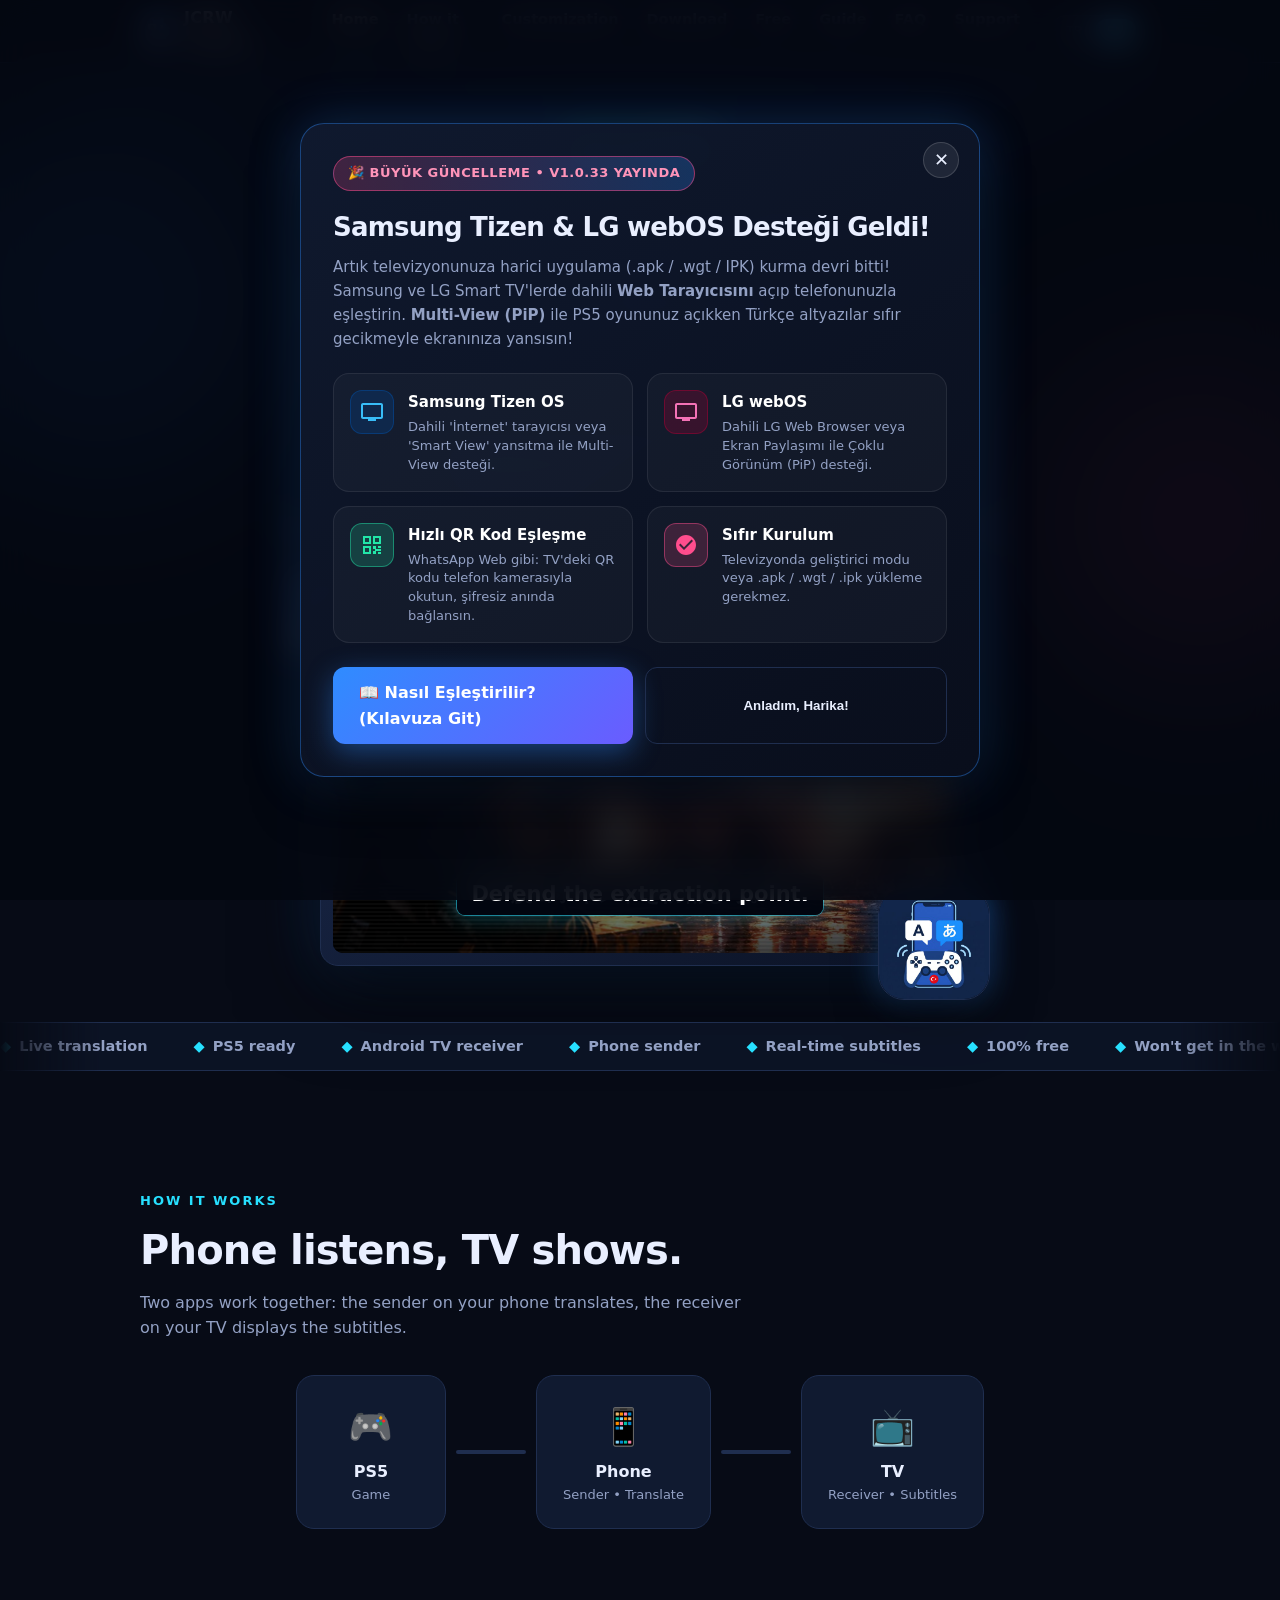
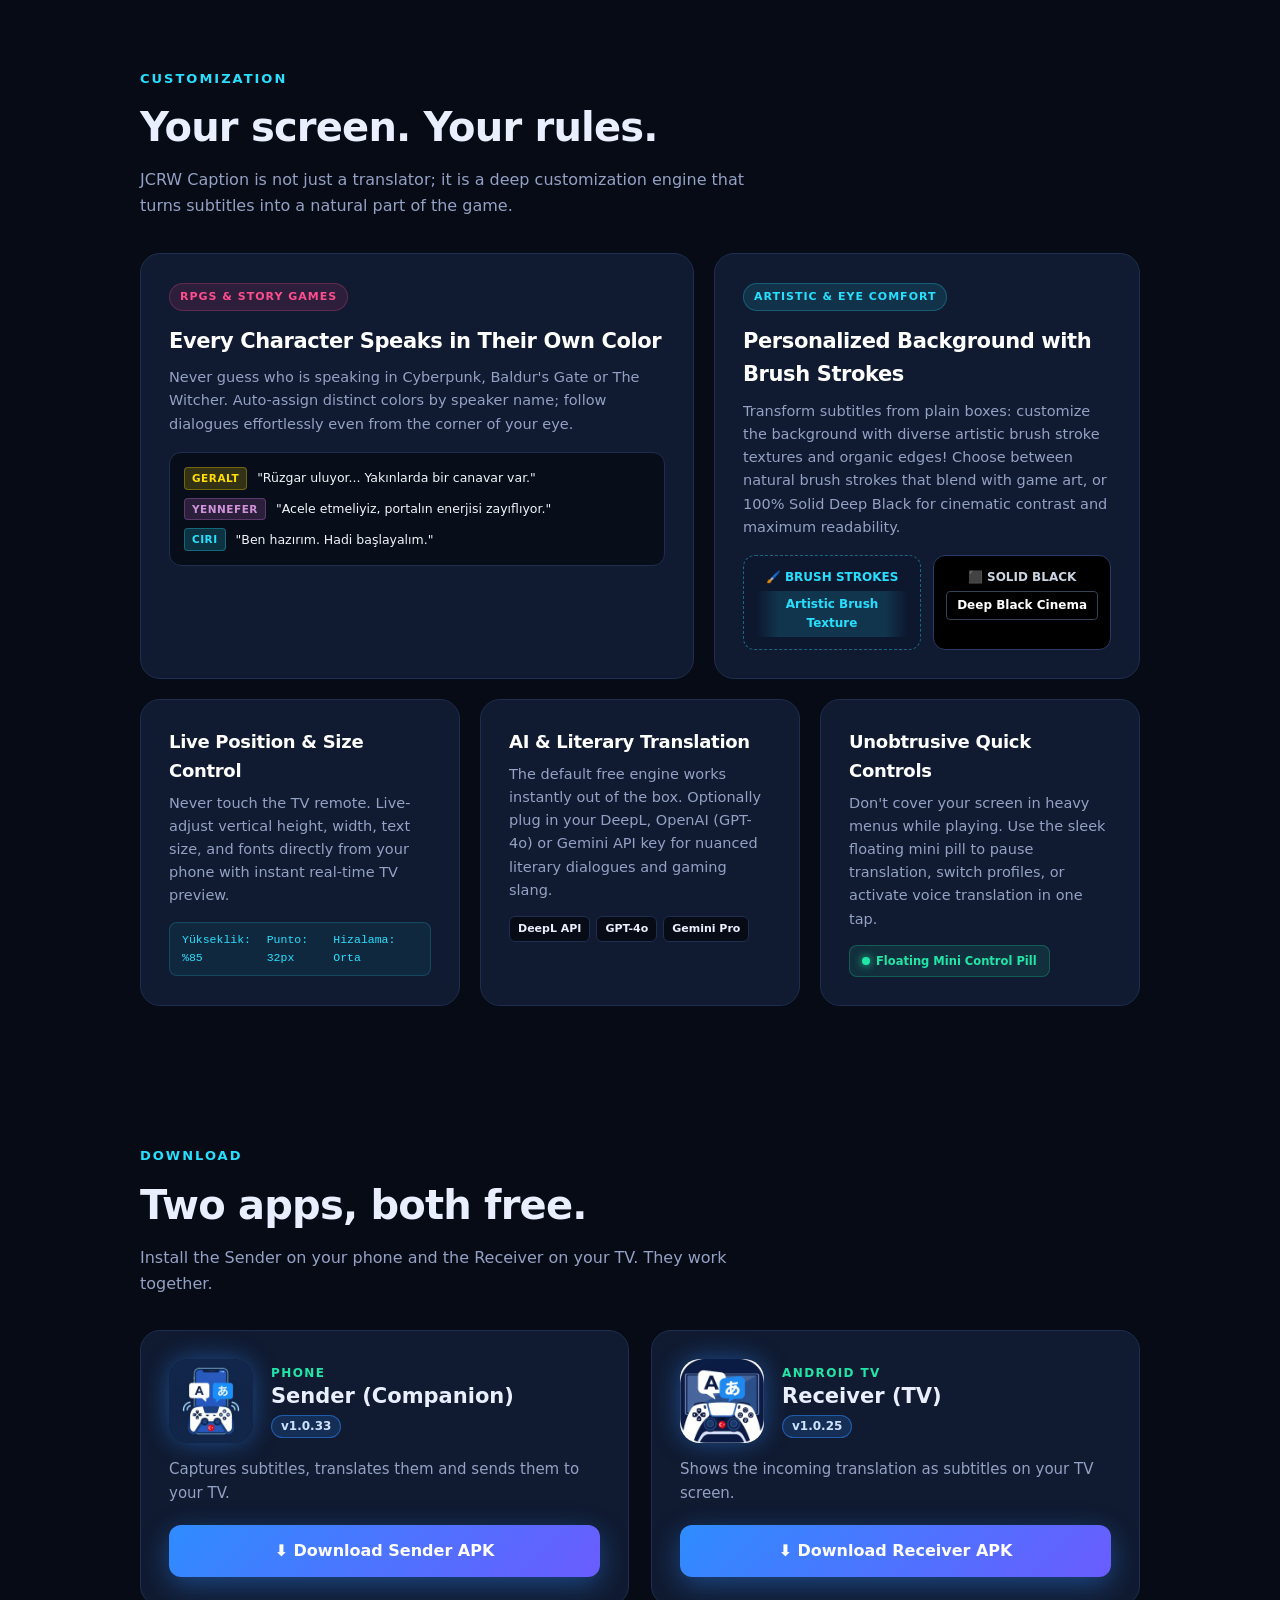
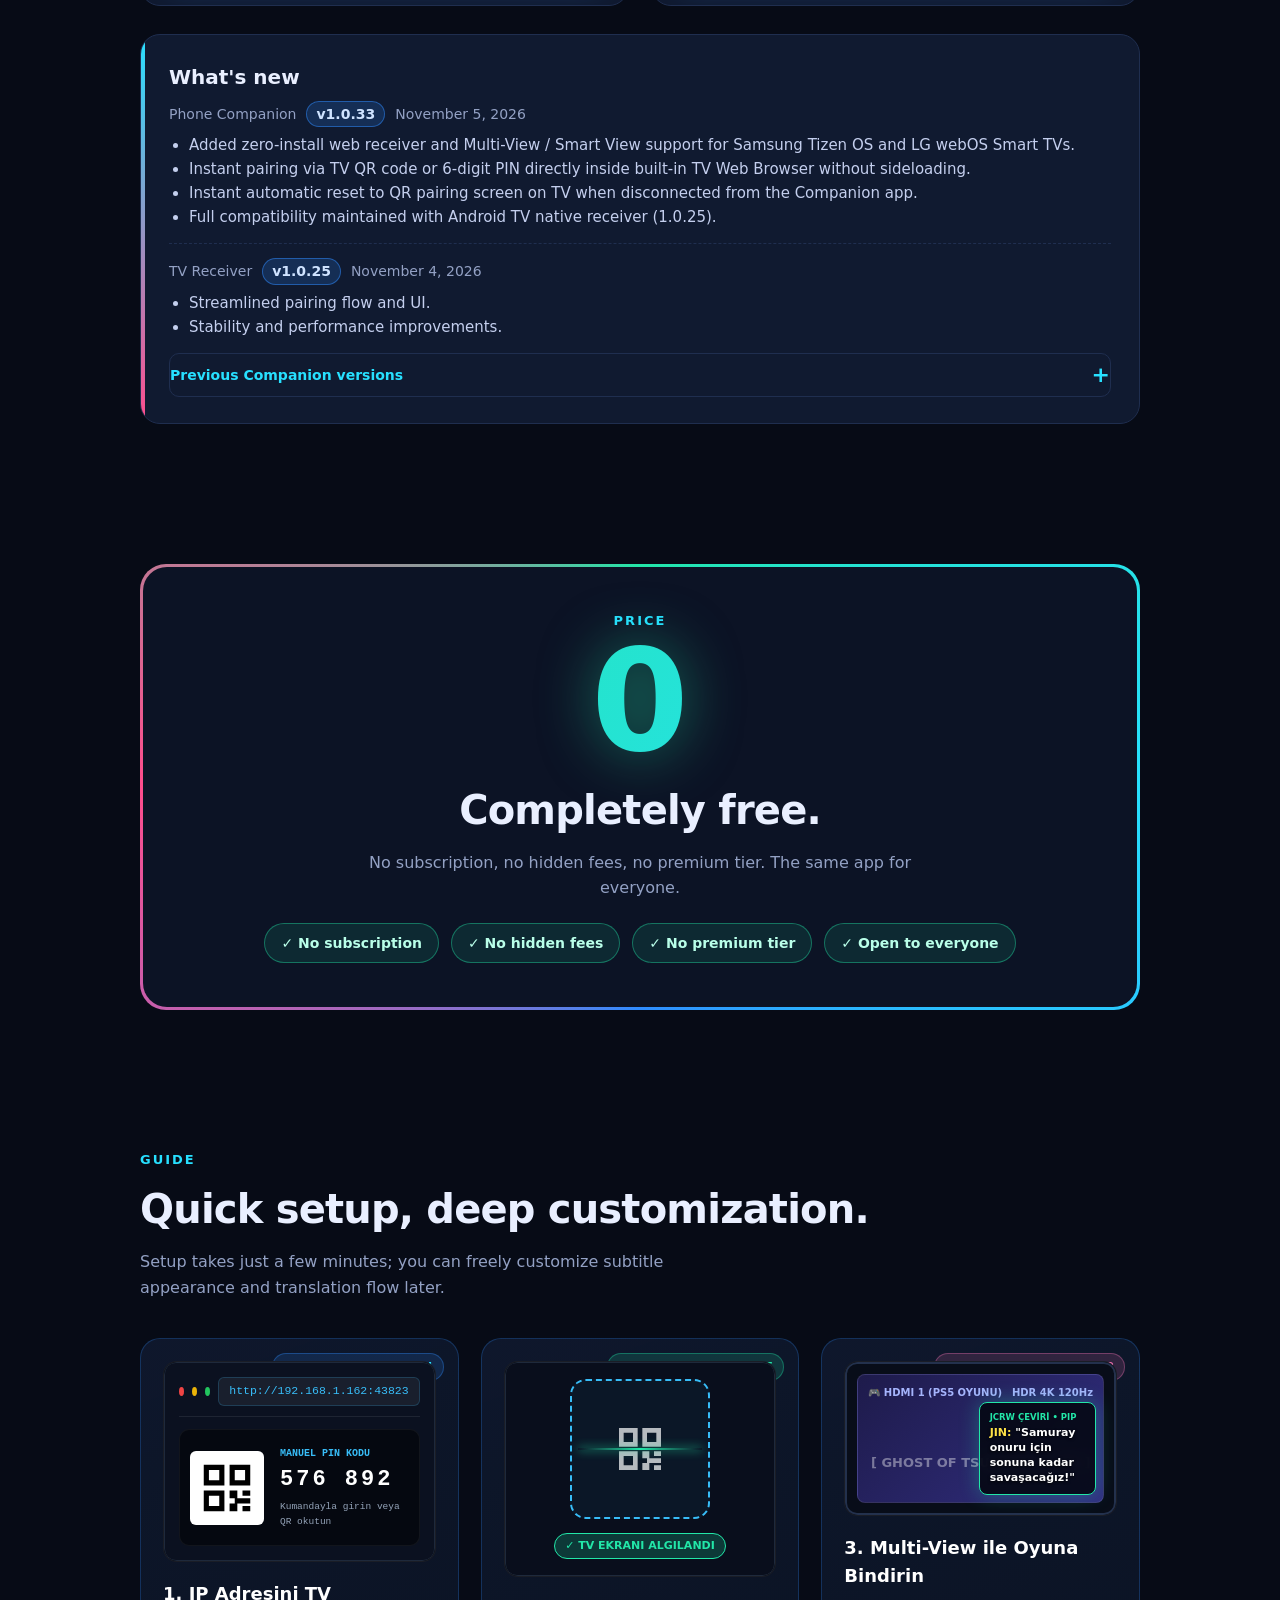
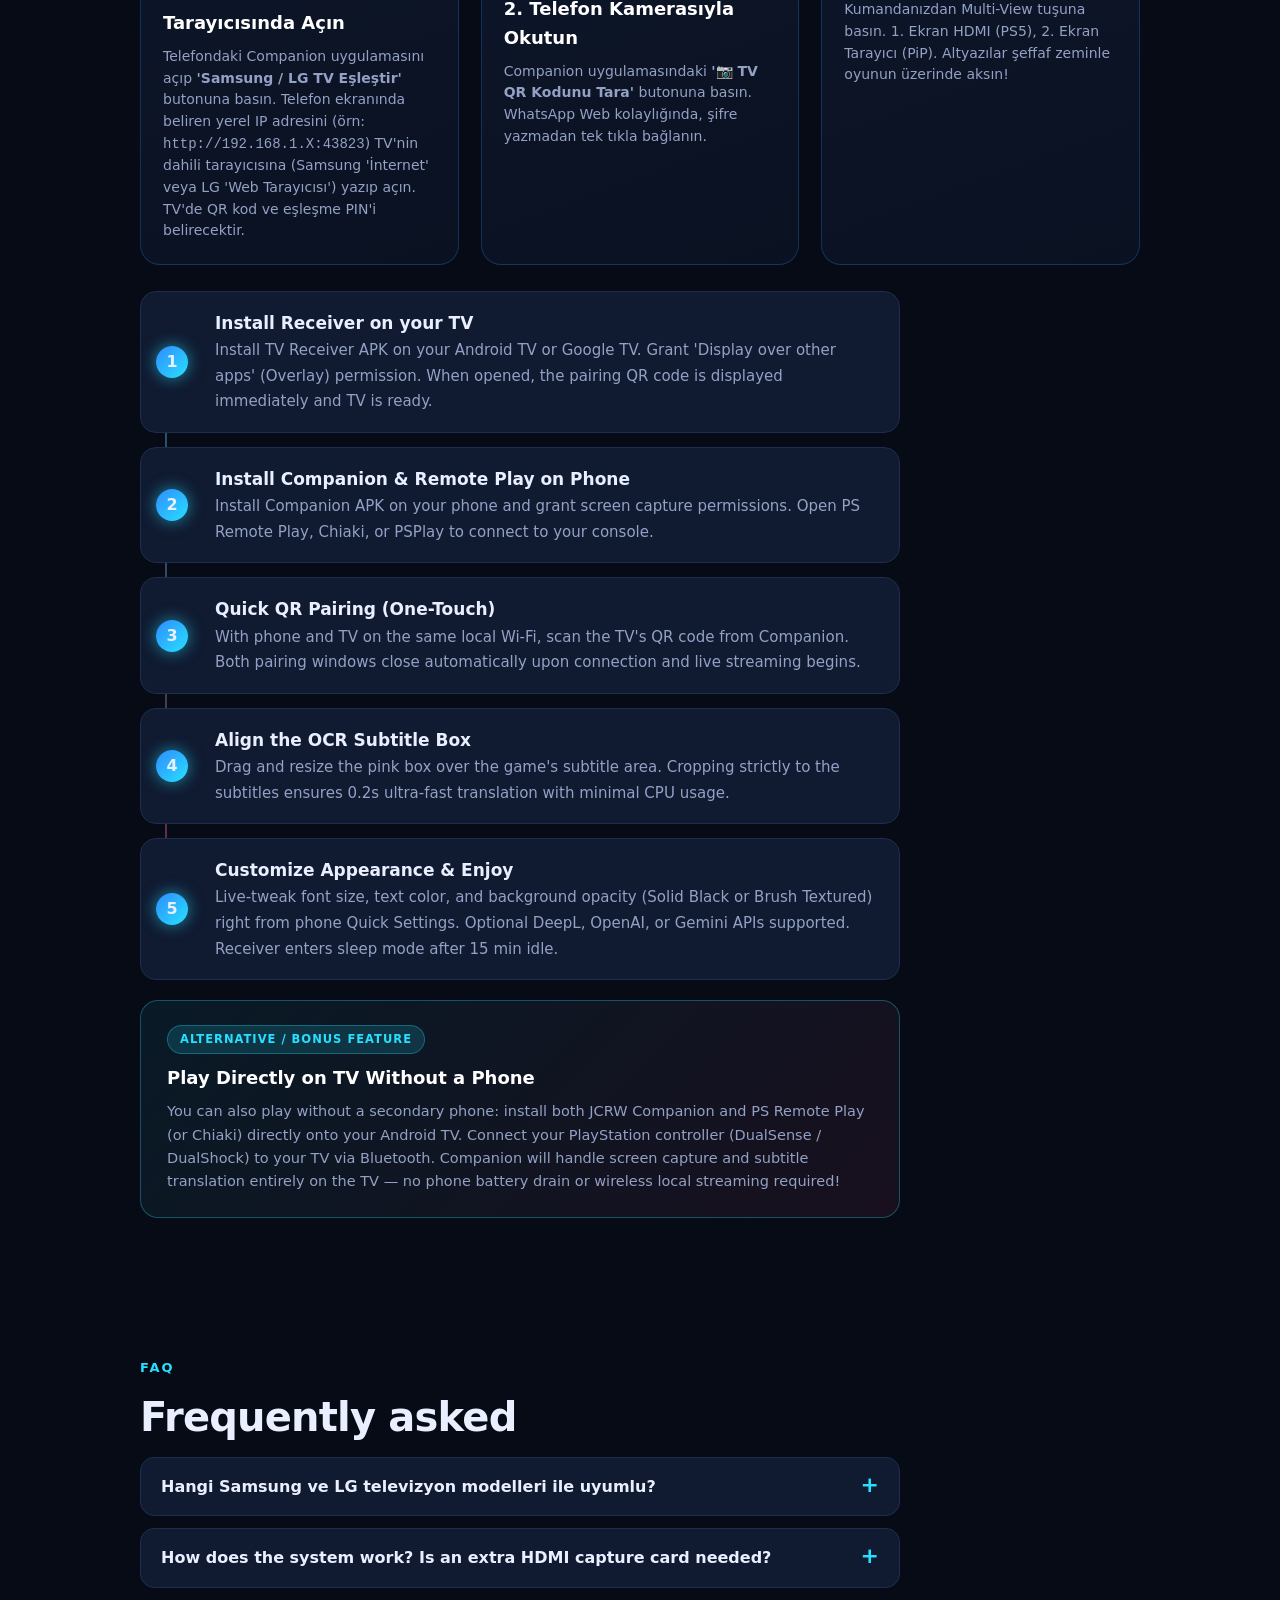
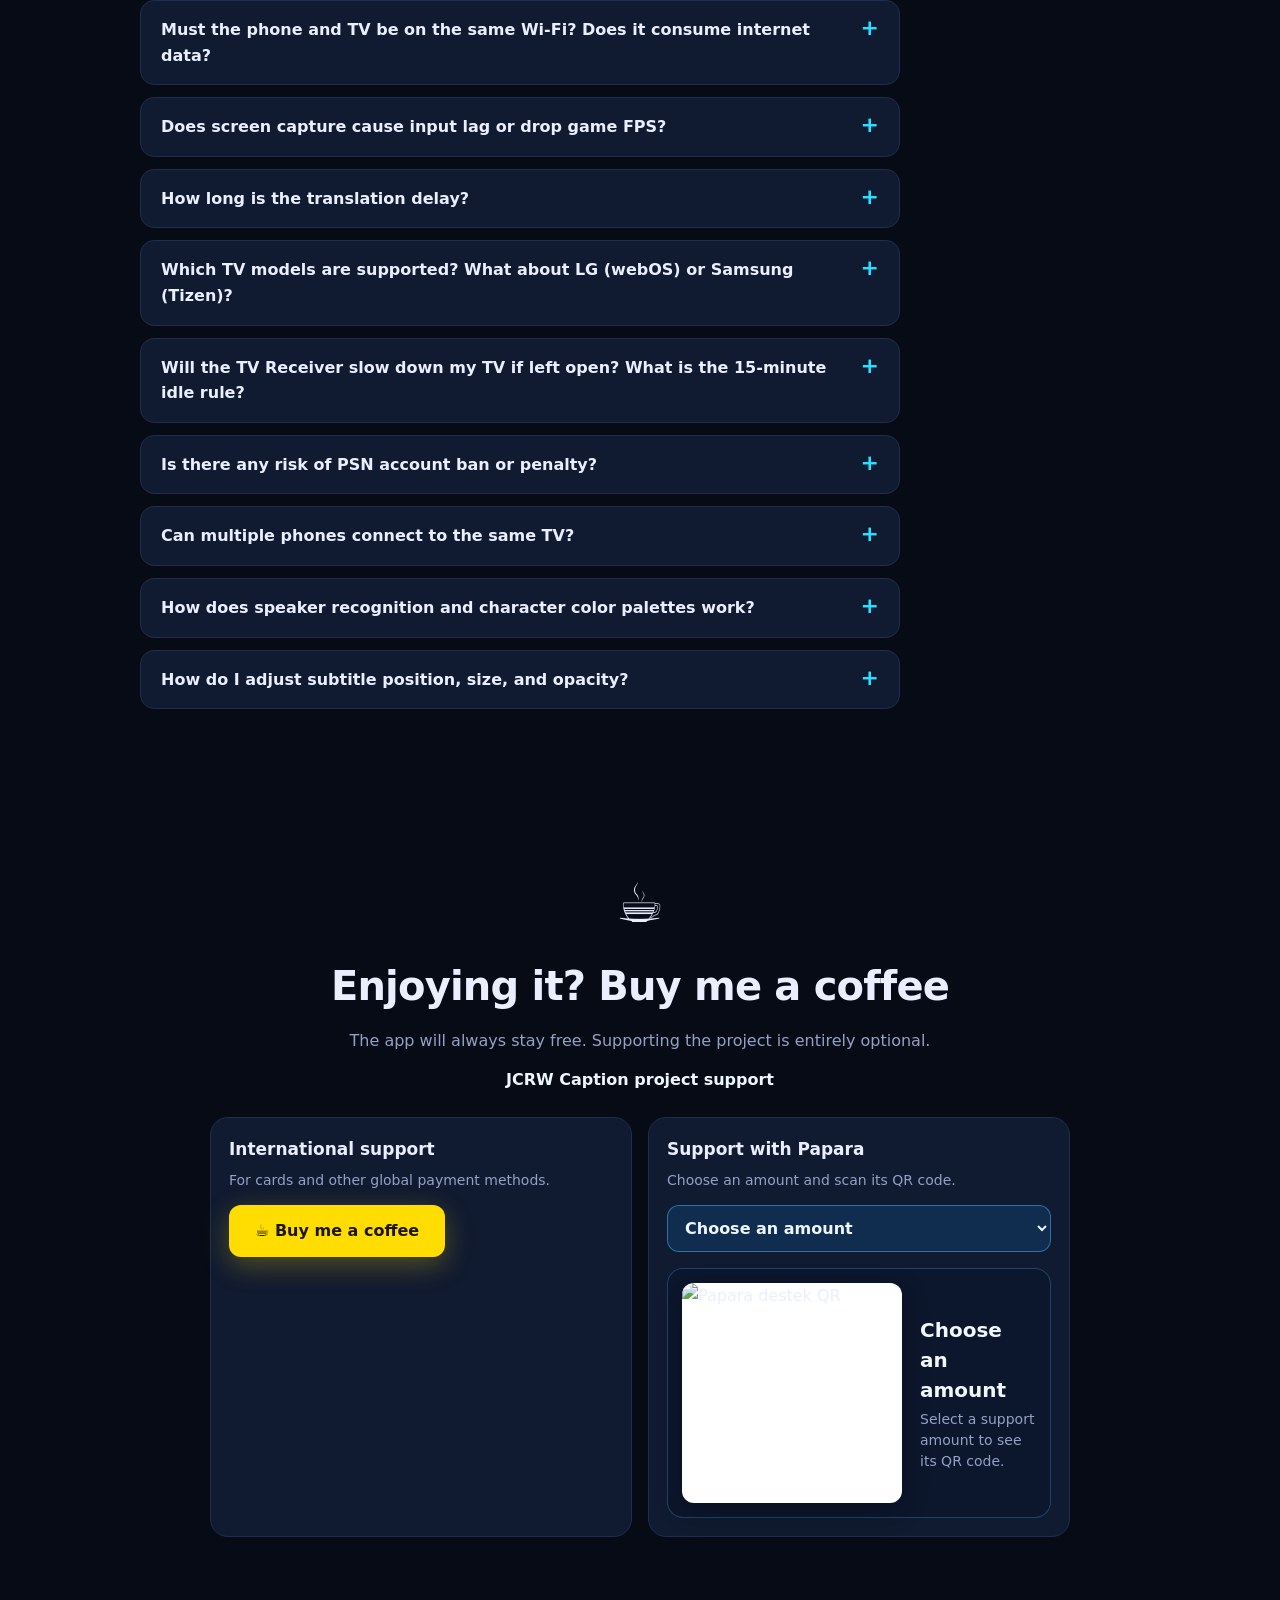
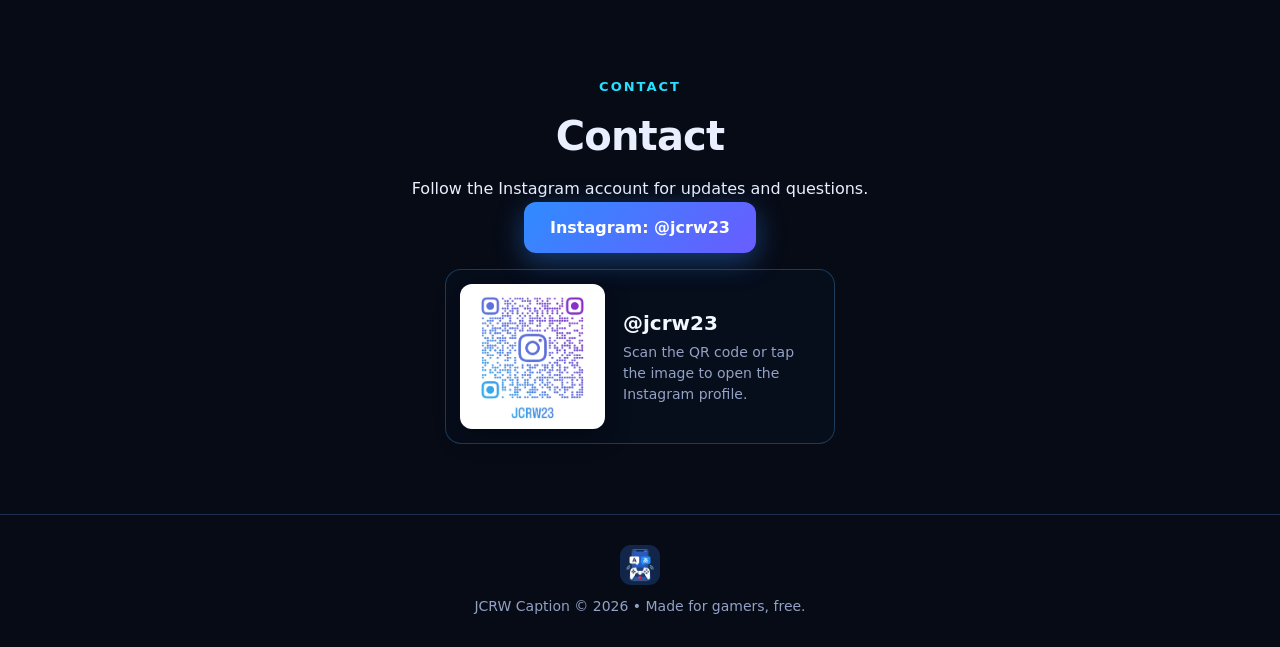
==== index.html @ 8d2c53e0 "Generalize full opaque background description without referencing OLED specifically" ====
<!doctype html>
<html lang="tr">
<head>
<meta charset="utf-8">
<meta name="viewport" content="width=device-width, initial-scale=1">
<title>JCRW Caption — Game subtitles in your language · Oyun altyazıları kendi dilinde</title>
<meta name="description" content="Free live translation for PS5 game subtitles: your phone translates, your TV shows. / PS5 oyun altyazılarını telefon çevirir, TV gösterir. %100 ücretsiz.">
<meta name="theme-color" content="#070b16">
<meta property="og:type" content="website">
<meta property="og:site_name" content="JCRW Caption">
<meta property="og:title" content="JCRW Caption — Oyun altyazıları, kendi dilinde · Game subtitles, in your language">
<meta property="og:description" content="PS5 oynarken telefon altyazıları çevirir, TV gösterir. %100 ücretsiz. / Your phone translates PS5 subtitles, your TV shows them. 100% free.">
<meta property="og:image" content="https://jacarew.github.io/jcrw-caption/og.jpg">
<meta property="og:image:width" content="1200">
<meta property="og:image:height" content="630">
<meta property="og:url" content="https://jacarew.github.io/jcrw-caption/">
<meta name="twitter:card" content="summary_large_image">
<meta name="twitter:title" content="JCRW Caption — Oyun altyazıları, kendi dilinde">
<meta name="twitter:description" content="PS5 oynarken telefon altyazıları çevirir, TV gösterir. %100 ücretsiz.">
<meta name="twitter:image" content="https://jacarew.github.io/jcrw-caption/og.jpg">
<link rel="icon" href="[data-uri]">
<style>
  :root{
    --bg:#070b16; --bg2:#0c1325; --card:#101a30; --line:#1f2e4f; --text:#e9efff; --muted:#93a1c4;
    --blue:#2f8cff; --cyan:#27e0ff; --green:#22e6a8; --pink:#ff4d8d; --gold:#ffdd00; --red:#e30a17;
  }
  *{box-sizing:border-box;margin:0;padding:0}
  html{scroll-behavior:smooth;scroll-padding-top:76px}
  body{background:var(--bg);color:var(--text);font-family:system-ui,-apple-system,"Segoe UI",Roboto,sans-serif;line-height:1.6;overflow-x:hidden}
  img{display:block;max-width:100%}
  a{color:inherit}
  .wrap{max-width:1040px;margin:0 auto;padding:0 20px;position:relative}

  /* ---------- arka plan ---------- */
  .bg{position:fixed;inset:0;z-index:-1;overflow:hidden;background:
      radial-gradient(1200px 600px at 50% -10%,#14275a 0%,transparent 60%),var(--bg)}
  .bg::before{content:"";position:absolute;inset:0;
    background-image:linear-gradient(rgba(47,140,255,.07) 1px,transparent 1px),linear-gradient(90deg,rgba(47,140,255,.07) 1px,transparent 1px);
    background-size:48px 48px;mask-image:radial-gradient(ellipse at 50% 20%,#000 20%,transparent 75%);
    animation:grid 18s linear infinite}
  @keyframes grid{to{background-position:0 48px,48px 0}}
  .orb{position:absolute;border-radius:50%;filter:blur(80px);opacity:.35;animation:float 14s ease-in-out infinite}
  .o1{width:380px;height:380px;background:var(--blue);left:-90px;top:12%}
  .o2{width:320px;height:320px;background:var(--pink);right:-80px;top:40%;animation-delay:-5s}
  .o3{width:300px;height:300px;background:var(--green);left:35%;bottom:-120px;animation-delay:-9s}
  @keyframes float{0%,100%{transform:translate(0,0)}50%{transform:translate(30px,-40px)}}

  /* ---------- menü ---------- */
  nav{position:sticky;top:0;z-index:50;background:rgba(7,11,22,.72);backdrop-filter:blur(14px);-webkit-backdrop-filter:blur(14px);border-bottom:1px solid var(--line)}
  nav .wrap{display:flex;align-items:center;gap:18px;height:62px}
  .brand{display:flex;align-items:center;gap:10px;text-decoration:none;font-weight:800;letter-spacing:.3px}
  .brand img{width:34px;height:34px;border-radius:9px;box-shadow:0 0 14px rgba(47,140,255,.6)}
  .menu{display:flex;gap:4px;margin-left:auto}
  .menu a{position:relative;text-decoration:none;color:var(--muted);font-size:14.5px;font-weight:600;padding:8px 12px;border-radius:8px;transition:color .2s}
  .menu a::after{content:"";position:absolute;left:12px;right:12px;bottom:3px;height:2px;border-radius:2px;
    background:linear-gradient(90deg,var(--cyan),var(--blue));transform:scaleX(0);transform-origin:left;transition:transform .3s}
  .menu a:hover,.menu a.on{color:#fff}
  .menu a:hover::after,.menu a.on::after{transform:scaleX(1)}
  .lang{display:flex;background:var(--card);border:1px solid var(--line);border-radius:999px;padding:3px;position:relative}
  .lang button{position:relative;z-index:1;border:0;background:none;color:var(--muted);font-weight:700;font-size:12.5px;padding:5px 12px;border-radius:999px;cursor:pointer;transition:color .25s}
  .lang button.on{color:#fff}
  .lang i{position:absolute;top:3px;bottom:3px;left:3px;width:calc(50% - 3px);border-radius:999px;background:linear-gradient(135deg,var(--blue),var(--cyan));
    transition:transform .3s cubic-bezier(.5,1.6,.5,1);box-shadow:0 0 14px rgba(47,140,255,.7)}
  .lang[data-l="en"] i{transform:translateX(100%)}
  .burger{display:none;background:none;border:1px solid var(--line);color:#fff;border-radius:9px;width:38px;height:38px;font-size:18px;cursor:pointer}
  @media(max-width:860px){
    .burger{display:block;margin-left:auto}
    .menu{position:absolute;left:0;right:0;top:62px;flex-direction:column;background:#070b16;border-bottom:1px solid var(--line);
      padding:10px 16px;margin:0;max-height:0;overflow:hidden;opacity:0;transition:.35s;pointer-events:none}
    .menu.open{max-height:480px;opacity:1;pointer-events:auto}
    .menu a{padding:12px}
  }

  /* ---------- hero ---------- */
  .hero{padding:70px 0 50px;text-align:center}
  .free-badge{display:inline-flex;align-items:center;gap:8px;font-weight:800;font-size:14px;letter-spacing:1.5px;text-transform:uppercase;
    color:#04210f;padding:7px 18px;border-radius:999px;background:linear-gradient(110deg,#22e6a8 20%,#b6ffe6 45%,#22e6a8 70%);background-size:220% 100%;
    animation:shine 2.6s linear infinite;box-shadow:0 0 24px rgba(34,230,168,.55)}
  @keyframes shine{to{background-position:-220% 0}}
  .free-badge b{display:inline-block;animation:pop 1.6s ease-in-out infinite}
  @keyframes pop{0%,100%{transform:scale(1)}50%{transform:scale(1.35) rotate(12deg)}}
  h1{font-size:clamp(36px,7vw,68px);line-height:1.05;letter-spacing:-1.5px;margin:22px 0 16px;font-weight:900}
  h1 .grad{background:linear-gradient(100deg,var(--cyan),var(--blue) 45%,var(--pink));-webkit-background-clip:text;background-clip:text;color:transparent;
    background-size:200% 100%;animation:grad 5s ease-in-out infinite alternate;position:relative;display:inline-block}
  @keyframes grad{to{background-position:100% 0}}
  h1 .grad.glitch{animation:grad 5s ease-in-out infinite alternate,glitch .35s steps(2) 1}
  @keyframes glitch{0%{transform:translate(0)}25%{transform:translate(-4px,1px);filter:hue-rotate(60deg)}50%{transform:translate(4px,-2px);filter:hue-rotate(-60deg)}100%{transform:translate(0)}}
  .lead{color:var(--muted);max-width:660px;margin:0 auto 30px;font-size:18px}
  .cta{display:flex;gap:12px;justify-content:center;flex-wrap:wrap}

  .btn{position:relative;overflow:hidden;display:inline-flex;align-items:center;gap:8px;text-decoration:none;font-weight:700;border:0;cursor:pointer;
    padding:13px 26px;border-radius:12px;color:#fff;background:linear-gradient(135deg,var(--blue),#6a5cff);box-shadow:0 8px 28px rgba(47,140,255,.4);transition:transform .2s,box-shadow .2s}
  .btn::before{content:"";position:absolute;top:0;left:-80%;width:50%;height:100%;background:linear-gradient(100deg,transparent,rgba(255,255,255,.55),transparent);transform:skewX(-20deg);animation:sweep 3.2s ease-in-out infinite}
  @keyframes sweep{0%,55%{left:-80%}100%{left:140%}}
  .btn:hover{transform:translateY(-3px) scale(1.03);box-shadow:0 12px 36px rgba(47,140,255,.6)}
  .btn.ghost{background:transparent;border:1px solid var(--line);box-shadow:none;color:var(--text)}
  .btn.ghost::before{display:none}
  .btn.ghost:hover{border-color:var(--cyan);box-shadow:0 0 22px rgba(39,224,255,.3)}
  .btn.coffee{background:var(--gold);color:#1b1500;box-shadow:0 8px 28px rgba(255,221,0,.28)}

  /* TV demo */
  .stage{position:relative;max-width:640px;margin:46px auto 0}
  .tv{position:relative;border-radius:18px;padding:12px;background:linear-gradient(145deg,#1b2a4d,#0b1224);border:1px solid var(--line);box-shadow:0 30px 80px rgba(0,0,0,.6),0 0 60px rgba(47,140,255,.25)}
  .screen{position:relative;aspect-ratio:16/9;border-radius:10px;overflow:hidden;background:
      radial-gradient(circle at 30% 30%,#2b4a8f 0,transparent 55%),radial-gradient(circle at 80% 80%,#5a2a7a 0,transparent 50%),#0a1022}
  .screen::after{content:"";position:absolute;inset:0;background:repeating-linear-gradient(0deg,rgba(255,255,255,.035) 0 2px,transparent 2px 4px);pointer-events:none}
  .scene{position:absolute;inset:0;width:100%;height:100%;object-fit:cover;transform:scale(1);will-change:transform}
  .shade{position:absolute;inset:0;background:linear-gradient(180deg,rgba(0,0,0,.25) 0,transparent 25%,transparent 55%,rgba(0,0,0,.72) 100%),radial-gradient(ellipse at center,transparent 55%,rgba(0,0,0,.45) 100%)}
  .fx{position:absolute;inset:0;background:radial-gradient(circle at 80% 48%,rgba(255,150,40,.35),transparent 45%);opacity:0;animation:fx 3.4s ease-in-out infinite}
  @keyframes fx{0%,100%{opacity:0}8%{opacity:1}16%{opacity:.1}24%{opacity:.8}34%{opacity:0}}
  .ping{position:absolute;width:15%;aspect-ratio:1;border-radius:50%;border:2px solid var(--cyan);box-shadow:0 0 18px var(--cyan),inset 0 0 18px rgba(39,224,255,.4);
    transform:translate(-50%,-50%) scale(.3);opacity:0;pointer-events:none}
  .ping.go{animation:ping 1.6s ease-out}
  @keyframes ping{0%{transform:translate(-50%,-50%) scale(.3);opacity:1}100%{transform:translate(-50%,-50%) scale(1.5);opacity:0}}
  .who{display:inline-block;font-size:clamp(9px,1.5vw,11px);font-weight:800;letter-spacing:1.5px;color:#04210f;background:var(--green);padding:2px 8px;border-radius:5px;margin-right:8px;vertical-align:1px}
  .scan{position:absolute;left:0;right:0;height:60px;background:linear-gradient(transparent,rgba(39,224,255,.16),transparent);animation:scan 4.5s linear infinite}
  @keyframes scan{from{top:-60px}to{top:100%}}
  .src{position:absolute;top:10px;left:50%;transform:translateX(-50%);z-index:2;background:rgba(0,0,0,.5);padding:2px 10px;border-radius:999px;color:#dfe7ff;white-space:nowrap;font-size:12px;color:var(--muted);font-family:ui-monospace,Menlo,Consolas,monospace;opacity:.85}
  .src i{display:inline-block;width:8px;height:8px;border-radius:50%;background:var(--pink);margin-right:6px;animation:blink 1s infinite}
  @keyframes blink{50%{opacity:.15}}
  .cap{position:absolute;left:6%;right:6%;bottom:11%;display:grid;justify-content:center;text-align:center}
  .cap .o,.cap .t{grid-area:1/1;font-size:clamp(12px,2.5vw,21px);line-height:1.35;padding:6px 14px;border-radius:8px;font-weight:700}
  .cap .o{color:#e6e6e6;background:rgba(0,0,0,.6)}
  .cap .t{position:relative;z-index:1;color:#fff;background:rgba(2,6,16,.96);box-shadow:0 0 0 1px rgba(39,224,255,.5),0 0 22px rgba(39,224,255,.35);transition:opacity .2s}
  .cap .t:empty{opacity:0}
  .cap .t.flash{animation:flash .5s}
  @keyframes flash{0%{filter:brightness(3);transform:scale(1.06)}100%{filter:none;transform:none}}
  .caret::after{content:"▌";margin-left:2px;animation:blink .8s infinite;color:var(--cyan)}
  .phone-float{position:absolute;right:-30px;bottom:-34px;width:112px;border-radius:26px;box-shadow:0 18px 40px rgba(0,0,0,.6),0 0 30px rgba(47,140,255,.5);animation:bob 4s ease-in-out infinite;border:1px solid var(--line)}
  .tv-float{position:absolute;left:-30px;top:-30px;width:92px;border-radius:22px;box-shadow:0 18px 40px rgba(0,0,0,.6),0 0 30px rgba(255,77,141,.4);animation:bob 4.6s ease-in-out infinite reverse;border:1px solid var(--line)}
  @keyframes bob{0%,100%{transform:translateY(0) rotate(-3deg)}50%{transform:translateY(-14px) rotate(3deg)}}
  @media(max-width:700px){.phone-float{right:-6px;width:80px}.tv-float{left:-6px;top:-24px;width:66px}}

  /* ticker */
  .ticker{overflow:hidden;border-block:1px solid var(--line);background:rgba(16,26,48,.6);padding:12px 0;margin-top:56px;mask-image:linear-gradient(90deg,transparent,#000 8%,#000 92%,transparent)}
  .track{display:flex;gap:46px;width:max-content;animation:tick 32s linear infinite}
  .track span{white-space:nowrap;font-weight:700;color:var(--muted);font-size:14.5px}
  .track span b{color:var(--cyan);margin-right:8px}
  @keyframes tick{to{transform:translateX(-50%)}}

  /* bölümler */
  .ver{display:inline-block;font-size:12px;font-weight:800;color:#cfe3ff;background:rgba(47,140,255,.18);border:1px solid rgba(47,140,255,.5);padding:1px 9px;border-radius:999px;margin-top:6px}
  .ver:empty{display:none}
  .whatsnew{margin-top:28px;background:var(--card);border:1px solid var(--line);border-radius:20px;padding:26px 28px;position:relative;overflow:hidden}
  .whatsnew::before{content:"";position:absolute;left:0;top:0;bottom:0;width:4px;background:linear-gradient(var(--cyan),var(--pink))}
  .wn-head{display:flex;align-items:center;gap:10px;flex-wrap:wrap;margin-bottom:6px;color:var(--muted);font-size:14px}
  .wn-head .ver{margin:0;font-size:14px}
  .newtag{font-size:11px;font-weight:900;letter-spacing:1.2px;color:#2b0016;background:var(--pink);padding:2px 9px;border-radius:999px;animation:pulse 1.4s ease-in-out infinite}
  @keyframes pulse{0%,100%{box-shadow:0 0 0 0 rgba(255,77,141,.7)}50%{box-shadow:0 0 0 8px rgba(255,77,141,0)}}
  .whatsnew h3{font-size:20px;margin-bottom:8px}
  .wn-app+.wn-app{margin-top:14px;padding-top:14px;border-top:1px dashed var(--line)}
  .whatsnew ul{margin:0 0 4px 20px;color:#c4cfee;font-size:15px}
  .whatsnew .note{color:#c4cfee;font-size:15px}
  .whatsnew details{margin:14px 0 0;background:transparent;border-radius:10px}
  .whatsnew summary{padding:10px 0;color:var(--cyan);font-size:14px}
  .hist{padding:0 0 6px;border-top:1px dashed var(--line);margin-top:6px}
  .hist .row{padding:12px 0;border-bottom:1px dashed var(--line)}
  .hist .row:last-child{border-bottom:0}
  .hist .row b{color:#fff;margin-right:8px}
  .hist .row span.d{color:var(--muted);font-size:13px}
  section{padding:70px 0}
  .eyebrow{color:var(--cyan);font-size:13px;font-weight:800;letter-spacing:2px;text-transform:uppercase}
  h2{font-size:clamp(26px,4.5vw,40px);letter-spacing:-.8px;margin:6px 0 8px}
  .sub{color:var(--muted);margin-bottom:34px;max-width:620px}

  .reveal{opacity:0;transform:translateY(34px);transition:opacity .8s,transform .8s cubic-bezier(.2,.8,.2,1)}
  .reveal.in{opacity:1;transform:none}

  /* akış */
  .flow{display:flex;align-items:center;justify-content:center;gap:10px;flex-wrap:wrap}
  .node{background:var(--card);border:1px solid var(--line);border-radius:18px;padding:22px 26px;text-align:center;min-width:150px;transition:.3s}
  .node:hover{transform:translateY(-6px);border-color:var(--cyan);box-shadow:0 0 30px rgba(39,224,255,.25)}
  .node .ic{font-size:36px;display:block;margin-bottom:4px}
  .node small{display:block;color:var(--muted);font-size:13px}
  .pipe{position:relative;width:70px;height:4px;border-radius:4px;background:var(--line);overflow:hidden}
  .pipe::after{content:"";position:absolute;top:0;left:-40%;width:40%;height:100%;background:linear-gradient(90deg,transparent,var(--cyan),transparent);animation:pipe 1.5s linear infinite}
  .pipe.p2::after{animation-delay:.5s}
  @keyframes pipe{to{left:110%}}
  @media(max-width:700px){.pipe{width:4px;height:34px}.pipe::after{width:100%;height:40%;top:-40%;left:0;background:linear-gradient(180deg,transparent,var(--cyan),transparent);animation:pipev 1.5s linear infinite}
    @keyframes pipev{to{top:110%}}}

  /* kartlar (spotlight) */
  .grid{display:grid;grid-template-columns:repeat(auto-fit,minmax(290px,1fr));gap:22px}
  .card{position:relative;background:var(--card);border-radius:20px;padding:28px;border:1px solid var(--line);overflow:hidden;transition:transform .25s,border-color .25s;
    --mx:50%;--my:50%}
  .card::before{content:"";position:absolute;inset:0;background:radial-gradient(260px circle at var(--mx) var(--my),rgba(47,140,255,.28),transparent 70%);opacity:0;transition:opacity .3s;pointer-events:none}
  .card:hover::before{opacity:1}
  .card:hover{transform:translateY(-5px);border-color:rgba(39,224,255,.5)}
  .dl{display:flex;gap:18px;align-items:center;margin-bottom:14px}
  .dl img{width:84px;height:84px;border-radius:20px;box-shadow:0 0 26px rgba(47,140,255,.45);transition:transform .4s}
  .card:hover .dl img{transform:rotate(-6deg) scale(1.08)}
  .tag{font-size:12px;font-weight:800;color:var(--green);text-transform:uppercase;letter-spacing:1.4px}
  .card h3{font-size:21px;line-height:1.2}
  .card p{color:var(--muted);font-size:15px;margin-bottom:20px}
  .card .btn{width:100%;justify-content:center}

  /* ücretsiz */
  .freebox{position:relative;border-radius:26px;padding:3px;background:conic-gradient(from var(--a,0deg),var(--green),var(--cyan),var(--blue),var(--pink),var(--green));animation:spin 6s linear infinite}
  @property --a{syntax:"<angle>";inherits:false;initial-value:0deg}
  @keyframes spin{to{--a:360deg}}
  .freeinner{background:var(--bg2);border-radius:24px;padding:44px 28px;text-align:center}
  .zero{font-size:clamp(70px,16vw,140px);font-weight:900;line-height:1;background:linear-gradient(120deg,var(--green),var(--cyan));-webkit-background-clip:text;background-clip:text;color:transparent;filter:drop-shadow(0 0 28px rgba(34,230,168,.5))}
  .perks{display:flex;gap:12px;justify-content:center;flex-wrap:wrap;margin-top:22px}
  .perk{background:rgba(34,230,168,.1);border:1px solid rgba(34,230,168,.4);color:#b9ffe9;font-weight:700;font-size:14px;padding:8px 16px;border-radius:999px;animation:perk 3s ease-in-out infinite}
  .perk:nth-child(2){animation-delay:.4s}.perk:nth-child(3){animation-delay:.8s}.perk:nth-child(4){animation-delay:1.2s}
  @keyframes perk{0%,100%{box-shadow:0 0 0 rgba(34,230,168,0)}50%{box-shadow:0 0 20px rgba(34,230,168,.5)}}

  /* adımlar */
  ol.steps{list-style:none;counter-reset:s;position:relative;max-width:760px}
  ol.steps::before{content:"";position:absolute;left:25px;top:20px;bottom:20px;width:2px;background:linear-gradient(var(--cyan),var(--pink));opacity:.4}
  ol.steps li{counter-increment:s;position:relative;background:var(--card);border:1px solid var(--line);border-radius:16px;padding:18px 20px 18px 74px;margin-bottom:14px;transition:.3s}
  ol.steps li:hover{transform:translateX(8px);border-color:var(--cyan)}
  ol.steps li::before{content:counter(s);position:absolute;left:10px;top:50%;transform:translateY(-50%);width:32px;height:32px;margin-left:5px;border-radius:50%;
    background:linear-gradient(135deg,var(--blue),var(--cyan));font-weight:800;display:flex;align-items:center;justify-content:center;box-shadow:0 0 16px rgba(39,224,255,.6)}
  ol.steps b{display:block;font-size:17px}
  ol.steps span{color:var(--muted);font-size:15px}
    /* vitrin / features showcase */
    .feat-grid-top{display:grid;grid-template-columns:1.3fr 1fr;gap:20px;margin-bottom:20px}
    .feat-grid-bot{display:grid;grid-template-columns:repeat(3,1fr);gap:20px}
    @media(max-width:860px){
      .feat-grid-top,.feat-grid-bot{grid-template-columns:1fr}
    }
    .feat-card{background:var(--card);border:1px solid var(--line);border-radius:20px;padding:28px;position:relative;overflow:hidden;transition:transform .25s cubic-bezier(.2,.8,.2,1),border-color .25s ease,box-shadow .25s ease;transform:translateZ(0);will-change:transform}
    .feat-card:hover{transform:translateY(-4px);border-color:rgba(39,224,255,.5);box-shadow:0 12px 30px -10px rgba(7,11,22,.8),0 0 20px rgba(39,224,255,.12)}
    .feat-tag{display:inline-block;font-size:11px;font-weight:800;letter-spacing:1px;text-transform:uppercase;padding:4px 10px;border-radius:999px;margin-bottom:14px}
    .tag-pink{color:var(--pink);background:rgba(255,77,141,.12);border:1px solid rgba(255,77,141,.25)}
    .tag-cyan{color:var(--cyan);background:rgba(39,224,255,.12);border:1px solid rgba(39,224,255,.25)}
    .feat-card h3{font-size:21px;font-weight:800;letter-spacing:-.4px;color:#fff;margin-bottom:8px}
    .feat-card h4{font-size:18px;font-weight:800;letter-spacing:-.3px;color:#fff;margin-bottom:6px}
    .feat-card p{color:var(--muted);font-size:14.5px;line-height:1.6}
    .feat-demo-box{background:#080d1a;border:1px solid var(--line);border-radius:12px;padding:14px;margin-top:16px;display:flex;flex-direction:column;gap:8px}
    .feat-demo-row{display:flex;align-items:center;gap:10px;font-size:12.5px}
    .feat-badge{font-size:10.5px;font-weight:800;padding:2px 7px;border-radius:4px;letter-spacing:.5px}
    .badge-geralt{background:rgba(255,221,0,.18);color:var(--gold);border:1px solid rgba(255,221,0,.3)}
    .badge-yennefer{background:rgba(186,104,200,.2);color:#ce93d8;border:1px solid rgba(186,104,200,.35)}
    .badge-ciri{background:rgba(39,224,255,.18);color:var(--cyan);border:1px solid rgba(39,224,255,.3)}
    .feat-compare{display:grid;grid-template-columns:1fr 1fr;gap:12px;margin-top:16px;text-align:center}
    .compare-brush{padding:12px;border-radius:12px;background:rgba(14,23,46,.7);border:1px dashed rgba(39,224,255,.4);font-size:12px}
    .brush-sample{background:linear-gradient(90deg,transparent 0%,rgba(39,224,255,.15) 15%,rgba(39,224,255,.15) 85%,transparent 100%);color:var(--cyan);padding:4px 8px;border-radius:4px;font-weight:700;margin-top:4px}
    .compare-solid{padding:12px;border-radius:12px;background:#000;border:1px solid #2a3b63;font-size:12px}
    .solid-sample{background:#000;color:#fff;border:1px solid #334155;padding:4px 8px;border-radius:4px;font-weight:700;margin-top:4px}
    .feat-mini-stats{display:flex;justify-content:space-between;font-family:ui-monospace,SFMono-Regular,Menlo,monospace;font-size:11.5px;color:var(--cyan);background:rgba(39,224,255,.07);border:1px solid rgba(39,224,255,.18);padding:8px 12px;border-radius:8px;margin-top:14px}
    .feat-chips{display:flex;flex-wrap:wrap;gap:6px;margin-top:14px}
    .feat-chip{font-size:11px;font-weight:700;padding:3px 8px;border-radius:6px;background:var(--bg);border:1px solid var(--line);color:var(--text)}
    .feat-pulse-bar{display:inline-flex;align-items:center;gap:6px;font-size:11.5px;color:var(--green);background:rgba(34,230,168,.1);border:1px solid rgba(34,230,168,.25);padding:6px 12px;border-radius:8px;margin-top:14px;font-weight:700}
    .feat-pulse-dot{width:8px;height:8px;border-radius:50%;background:var(--green);box-shadow:0 0 8px var(--green)}


  .extra-mode{background:linear-gradient(135deg,rgba(39,224,255,.07),rgba(255,77,141,.07));border:1px solid rgba(39,224,255,.3);border-radius:18px;padding:24px 26px;margin-top:20px;max-width:760px;position:relative}
  .extra-badge{display:inline-flex;align-items:center;gap:6px;font-size:11.5px;font-weight:800;letter-spacing:1px;color:var(--cyan);text-transform:uppercase;background:rgba(39,224,255,.15);border:1px solid rgba(39,224,255,.3);padding:4px 12px;border-radius:999px;margin-bottom:10px}
  .extra-mode h3{font-size:18px;font-weight:800;color:#fff;margin-bottom:8px}
  .extra-mode p{color:var(--muted);font-size:14.5px;line-height:1.6}

  /* SSS */
  .faq{max-width:760px}
  details{background:var(--card);border:1px solid var(--line);border-radius:14px;margin-bottom:12px;overflow:hidden;transition:border-color .3s}
  details[open]{border-color:var(--cyan)}
  summary{cursor:pointer;font-weight:700;padding:16px 20px;list-style:none;display:flex;justify-content:space-between;gap:12px}
  summary::-webkit-details-marker{display:none}
  summary::after{content:"+";color:var(--cyan);font-size:22px;line-height:1;transition:transform .3s}
  details[open] summary::after{transform:rotate(135deg)}
  details p{color:var(--muted);padding:0 20px 18px;font-size:15px;animation:drop .35s}
  @keyframes drop{from{opacity:0;transform:translateY(-8px)}}

  /* destek */
  .support{text-align:center;max-width:860px;margin:0 auto}
  .support .cup{font-size:54px;display:inline-block;animation:steam 2.4s ease-in-out infinite}
  @keyframes steam{0%,100%{transform:translateY(0) rotate(-6deg)}50%{transform:translateY(-8px) rotate(6deg)}}
  .support p{color:var(--muted);margin:10px 0 22px}
  .support-name{font-weight:800;color:#eef7ff;margin:-8px 0 20px}
  .support-options{display:grid;grid-template-columns:repeat(auto-fit,minmax(240px,1fr));gap:16px;margin-top:24px;text-align:left}
  .support-option{background:var(--card);border:1px solid var(--line);border-radius:18px;padding:18px}
  .support-option h3{font-size:17px;margin-bottom:6px}.support-option p{font-size:14px;margin:0 0 14px}
  .contact{max-width:560px;margin:0 auto;text-align:center}
  .contact .qr-preview{text-align:left;max-width:390px;margin:16px auto 0}
  .contact .qr-preview img{width:145px;height:145px;flex-basis:145px}
  .sr-only{position:absolute;width:1px;height:1px;padding:0;margin:-1px;overflow:hidden;clip:rect(0,0,0,0);white-space:nowrap;border:0}
  .support-select{width:100%;appearance:auto;background:#102d50;color:#eef7ff;border:1px solid rgba(84,184,255,.48);border-radius:12px;padding:12px 13px;font:inherit;font-weight:700;cursor:pointer}
  .qr-preview{display:flex;align-items:center;gap:18px;margin-top:16px;padding:14px;border:1px solid rgba(84,184,255,.28);border-radius:16px;background:rgba(6,18,38,.35);text-decoration:none}
  .qr-preview img{display:block;width:220px;height:220px;flex:0 0 220px;object-fit:contain;border-radius:12px;background:#fff;box-shadow:0 8px 26px rgba(0,0,0,.28)}
  .qr-preview-copy{color:var(--muted);font-size:14px;line-height:1.5}
  .qr-preview-copy b{display:block;color:#f1f8ff;font-size:20px;margin-bottom:4px}
  @media(max-width:480px){.qr-preview{align-items:flex-start;gap:12px}.qr-preview img{width:130px;height:130px;flex-basis:130px}.qr-preview-copy b{font-size:18px}}
  .hero .badge{display:inline-flex;align-items:center;gap:9px;border:1px solid rgba(118,255,201,.48);background:linear-gradient(110deg,rgba(17,118,94,.42),rgba(16,54,89,.64));box-shadow:0 10px 28px rgba(0,0,0,.2);letter-spacing:.45px;padding:9px 15px;border-radius:999px;color:#d7ffef;font-weight:800}
  .hero .badge::before{content:"";width:8px;height:8px;border-radius:50%;background:#42efad;box-shadow:0 0 12px #42efad}

  footer{border-top:1px solid var(--line);padding:30px 0;text-align:center;color:var(--muted);font-size:14px}
  footer img{width:40px;height:40px;border-radius:11px;margin:0 auto 10px}

  @media(prefers-reduced-motion:reduce){
    *,*::before,*::after{animation:none!important;transition:none!important}
    .reveal{opacity:1;transform:none}
  }  @media(max-width:700px){
    .flow{flex-wrap:nowrap;justify-content:flex-start;gap:5px;overflow-x:auto;padding:4px 0 12px;scrollbar-width:none}
    .flow::-webkit-scrollbar{display:none}
    .flow .node{flex:1 1 0;min-width:0;padding:12px 6px;border-radius:14px}
    .flow .node .ic{font-size:28px}
    .flow .node b{font-size:13px;white-space:nowrap}
    .flow .node small{font-size:10px;line-height:1.25}
    .flow .pipe{flex:0 0 18px;width:18px;height:4px}
    .flow .pipe::after{width:55%;height:100%;top:0;left:-55%;background:linear-gradient(90deg,transparent,var(--cyan),transparent);animation:pipe 1.5s linear infinite}
  }




  /* ---------- PROMO MODAL & TV WARNING MODAL ---------- */
  .modal-overlay {
    position: fixed; inset: 0; z-index: 99999;
    background: rgba(4, 7, 16, 0.88);
    backdrop-filter: blur(16px); -webkit-backdrop-filter: blur(16px);
    display: flex; align-items: center; justify-content: center;
    padding: 20px; opacity: 0; visibility: hidden;
    transition: opacity 0.35s cubic-bezier(0.16, 1, 0.3, 1), visibility 0.35s;
  }
  .modal-overlay.active { opacity: 1; visibility: visible; }
  .modal-card {
    background: linear-gradient(145deg, rgba(16, 26, 48, 0.96), rgba(9, 14, 28, 0.98));
    border: 1px solid rgba(47, 140, 255, 0.4);
    border-radius: 24px; max-width: 680px; width: 100%;
    padding: 32px; position: relative;
    box-shadow: 0 25px 60px -15px rgba(0, 0, 0, 0.85), 0 0 50px rgba(47, 140, 255, 0.25);
    transform: translateY(20px) scale(0.97);
    transition: transform 0.35s cubic-bezier(0.16, 1, 0.3, 1);
    max-height: 90vh; overflow-y: auto;
  }
  .modal-overlay.active .modal-card { transform: translateY(0) scale(1); }
  .modal-close {
    position: absolute; top: 18px; right: 20px;
    background: rgba(255, 255, 255, 0.08); border: 1px solid rgba(255, 255, 255, 0.15);
    color: var(--text); width: 36px; height: 36px; border-radius: 50%;
    cursor: pointer; font-size: 18px; display: flex; align-items: center; justify-content: center;
    transition: all 0.2s;
  }
  .modal-close:hover { background: rgba(255, 77, 141, 0.25); border-color: var(--pink); color: #fff; transform: rotate(90deg); }

  .promo-badge {
    display: inline-flex; align-items: center; gap: 8px;
    background: linear-gradient(90deg, rgba(255, 77, 141, 0.2), rgba(47, 140, 255, 0.25));
    border: 1px solid rgba(255, 77, 141, 0.5); border-radius: 99px;
    padding: 6px 14px; font-size: 13px; font-weight: 700; color: #ff94b9;
    margin-bottom: 14px; text-transform: uppercase; letter-spacing: 0.5px;
  }
  .promo-title { font-size: 26px; font-weight: 800; line-height: 1.25; margin-bottom: 12px; }
  .promo-desc { color: var(--muted); font-size: 15px; line-height: 1.6; margin-bottom: 22px; }

  .promo-grid { display: grid; grid-template-columns: repeat(auto-fit, minmax(260px, 1fr)); gap: 14px; margin-bottom: 24px; }
  .promo-item {
    background: rgba(255, 255, 255, 0.03); border: 1px solid rgba(255, 255, 255, 0.08);
    border-radius: 16px; padding: 16px; display: flex; align-items: flex-start; gap: 14px;
    transition: all 0.25s;
  }
  .promo-item:hover { background: rgba(47, 140, 255, 0.08); border-color: rgba(47, 140, 255, 0.35); transform: translateY(-2px); }
  .promo-icon-wrap {
    width: 44px; height: 44px; border-radius: 12px;
    display: flex; align-items: center; justify-content: center; flex-shrink: 0;
  }
  .promo-item h4 { font-size: 15px; margin-bottom: 4px; color: #fff; }
  .promo-item p { font-size: 13px; color: var(--muted); line-height: 1.45; }

  .modal-actions { display: flex; gap: 12px; flex-wrap: wrap; margin-top: 10px; }
  .modal-actions .btn { flex: 1; min-width: 180px; justify-content: center; }

  /* Warning Modal specific */
  .warn-card { border-color: rgba(245, 158, 11, 0.5) !important; box-shadow: 0 0 50px rgba(245, 158, 11, 0.25) !important; }
  .warn-head { display: flex; align-items: center; gap: 14px; margin-bottom: 16px; }
  .warn-icon {
    width: 50px; height: 50px; border-radius: 14px;
    background: rgba(245, 158, 11, 0.15); border: 1px solid rgba(245, 158, 11, 0.4);
    display: flex; align-items: center; justify-content: center; color: #fbbf24; flex-shrink: 0;
  }

  /* Platform pills in hero/downloads */
  .platform-pills {
    display: flex; align-items: center; justify-content: center; gap: 10px;
    flex-wrap: wrap; margin-top: 22px;
  }
  .platform-pill {
    display: inline-flex; align-items: center; gap: 8px;
    background: rgba(255, 255, 255, 0.04); border: 1px solid rgba(255, 255, 255, 0.12);
    border-radius: 99px; padding: 6px 14px; font-size: 13px; font-weight: 600;
    color: #cbd5e1; transition: all 0.2s;
  }
  .platform-pill:hover {
    background: rgba(47, 140, 255, 0.15); border-color: rgba(47, 140, 255, 0.4);
    color: #fff; transform: translateY(-1px);
  }
  .platform-pill svg { width: 17px; height: 17px; fill: currentColor; }

  /* Flow Icons */
  .flow .node .ic-svg {
    width: 48px; height: 48px; display: flex; align-items: center; justify-content: center;
    border-radius: 14px; margin: 0 auto 8px auto;
    background: rgba(47, 140, 255, 0.12); border: 1px solid rgba(47, 140, 255, 0.3);
    transition: all 0.3s;
  }
  .flow .node:hover .ic-svg {
    transform: scale(1.1); background: rgba(47, 140, 255, 0.22);
    border-color: var(--cyan); box-shadow: 0 0 20px rgba(39, 224, 255, 0.4);
  }
  .flow .node .ic-svg svg { width: 26px; height: 26px; }

  /* ---------- ENHANCED VISUAL MOCKUPS (GUIDE SECTION) ---------- */
  .mockups-container {
    display: grid; grid-template-columns: repeat(auto-fit, minmax(300px, 1fr));
    gap: 22px; margin: 38px 0 26px 0;
  }
  .mockup-card {
    background: linear-gradient(160deg, rgba(16, 26, 48, 0.85), rgba(11, 18, 34, 0.95));
    border: 1px solid rgba(47, 140, 255, 0.25); border-radius: 20px;
    padding: 22px; display: flex; flex-direction: column; position: relative;
    overflow: hidden; transition: all 0.3s;
  }
  .mockup-card:hover {
    border-color: rgba(47, 140, 255, 0.55);
    box-shadow: 0 16px 36px -10px rgba(47, 140, 255, 0.3);
    transform: translateY(-4px);
  }
  .mockup-badge {
    position: absolute; top: 14px; right: 14px;
    background: rgba(47, 140, 255, 0.15); border: 1px solid rgba(47, 140, 255, 0.35);
    color: var(--cyan); font-size: 11px; font-weight: 700; padding: 4px 10px;
    border-radius: 99px; text-transform: uppercase; letter-spacing: 0.5px;
  }
  .mockup-screen {
    width: 100%; border-radius: 14px; margin-bottom: 18px;
    background: #060a14; border: 1px solid rgba(255, 255, 255, 0.08);
    overflow: hidden; position: relative; box-shadow: inset 0 0 30px rgba(0, 0, 0, 0.8);
  }
  .mockup-card h3 { font-size: 18px; margin-bottom: 8px; color: #fff; }
  .mockup-card p { font-size: 14px; color: var(--muted); line-height: 1.55; }

  /* TV Browser Frame Mockup inside guide */
  .tv-browser-frame {
    background: #0b1120; border: 1px solid #1e293b; border-radius: 12px; padding: 14px;
    font-family: ui-monospace, SFMono-Regular, Menlo, Monaco, Consolas, monospace;
    font-size: 12px; color: #94a3b8;
  }
  .tv-bar {
    display: flex; align-items: center; gap: 8px; padding-bottom: 10px;
    border-bottom: 1px solid rgba(255,255,255,0.08); margin-bottom: 12px;
  }
  .tv-dot { width: 9px; height: 9px; border-radius: 50%; }
  .tv-url {
    background: rgba(255,255,255,0.06); border-radius: 6px; padding: 4px 10px;
    color: #38bdf8; font-size: 11.5px; flex: 1; text-align: center;
    border: 1px solid rgba(56, 189, 248, 0.2);
  }
  .tv-qr-box {
    display: flex; align-items: center; justify-content: center; gap: 16px;
    padding: 16px 10px; background: rgba(0,0,0,0.5); border-radius: 10px;
    border: 1px solid rgba(255,255,255,0.05);
  }

  /* Phone Scanner Mockup inside guide */
  .phone-scanner-frame {
    background: #090e1c; border: 1px solid #1e293b; border-radius: 12px; padding: 16px;
    position: relative; text-align: center;
  }
  .scan-viewfinder {
    width: 140px; height: 140px; margin: 0 auto 12px auto;
    border: 2px dashed #38bdf8; border-radius: 16px; position: relative;
    display: flex; align-items: center; justify-content: center;
    background: rgba(56, 189, 248, 0.05);
  }
  .scan-laser {
    position: absolute; left: 6px; right: 6px; height: 2px;
    background: linear-gradient(90deg, transparent, #22e6a8, transparent);
    box-shadow: 0 0 10px #22e6a8; animation: laserScan 2.2s infinite ease-in-out;
  }
  @keyframes laserScan {
    0%, 100% { top: 15%; opacity: 0.3; }
    50% { top: 85%; opacity: 1; }
  }

  /* Multi-View TV Mockup */
  .multiview-tv-frame {
    background: #080d19; border: 2px solid #23314d; border-radius: 12px; padding: 10px;
    aspect-ratio: 16/9; position: relative; display: flex; gap: 8px; overflow: hidden;
  }
  .mv-screen-main {
    flex: 2; background: linear-gradient(135deg, #1e1b4b, #312e81); border-radius: 8px;
    position: relative; display: flex; flex-direction: column; justify-content: space-between;
    padding: 10px; border: 1px solid rgba(255,255,255,0.1);
  }
  .mv-screen-pip {
    position: absolute; right: 18px; bottom: 18px; width: 44%;
    background: rgba(4, 7, 16, 0.88); border: 1.5px solid #22e6a8;
    box-shadow: 0 0 20px rgba(34, 230, 168, 0.3); border-radius: 8px;
    padding: 8px 10px; backdrop-filter: blur(8px);
  }
  .mv-caption-text {
    font-size: 11px; font-weight: 700; color: #fff; line-height: 1.35;
    text-shadow: 0 1px 3px rgba(0,0,0,0.9);
  }
</style>
</head>
<body>
<div class="bg"><div class="orb o1"></div><div class="orb o2"></div><div class="orb o3"></div></div>

<nav>
  <div class="wrap">
    <a class="brand" href="#home"><img alt="JCRW Caption" src="[data-uri]"><span>JCRW Caption</span></a>
    <button class="burger" id="burger" aria-label="Menu">☰</button>
    <div class="menu" id="menu">
      <a href="#home" data-i18n="nav_home">Ana Sayfa</a>
      <a href="#how" data-i18n="nav_how">Nasıl Çalışır</a>
      <a href="#features" data-i18n="nav_feat">Kişiselleştirme</a>
      <a href="#download" data-i18n="nav_dl">İndir</a>
      <a href="#free" data-i18n="nav_free">Ücretsiz</a>
      <a href="#guide" data-i18n="nav_guide">Kullanım</a>
      <a href="#faq" data-i18n="nav_faq">SSS</a>
      <a href="#support" data-i18n="nav_support">Destek</a>
    </div>
    <div class="lang" id="lang" data-l="tr"><i></i><button data-lang="tr" class="on">TR</button><button data-lang="en">EN</button></div>
  </div>
</nav>

<header class="hero" id="home">
  <div class="wrap">
    <span class="free-badge"><b>⚡</b><span data-i18n="badge">%100 Ücretsiz</span></span>
    <h1><span data-i18n="h1a">Oyun altyazıları,</span><br><span class="grad" id="glitch" data-i18n="h1b">kendi dilinde.</span></h1>
    <p class="lead" data-i18n="lead">PS5 oynarken telefon altyazıları yakalayıp çevirir, çeviriyi anında TV ekranına gönderir. İki küçük uygulama, sıfır maliyet.</p>
    <div class="cta">
      <a class="btn" href="#download" data-i18n="cta1">⬇ APK'ları İndir</a>
      <a class="btn ghost" href="#guide" data-i18n="cta2">Nasıl kullanılır?</a>
    </div>
    <div class="platform-pills">
      <div class="platform-pill">
        <svg viewBox="0 0 24 24" width="16" height="16"><path d="M21 6H3c-1.1 0-2 .9-2 2v8c0 1.1.9 2 2 2h18c1.1 0 2-.9 2-2V8c0-1.1-.9-2-2-2zm-10 7H8v3H6v-3H3v-2h3V8h2v3h3v2zm4.5 2c-.83 0-1.5-.67-1.5-1.5s.67-1.5 1.5-1.5 1.5.67 1.5 1.5-.67 1.5-1.5 1.5zm4-3c-.83 0-1.5-.67-1.5-1.5S18.67 9 19.5 9s1.5.67 1.5 1.5-.67 1.5-1.5 1.5z"/></svg>
        <span>PlayStation 5</span>
      </div>
      <div class="platform-pill">
        <svg viewBox="0 0 24 24" width="16" height="16" fill="#38bdf8"><path d="M21 3H3c-1.1 0-2 .9-2 2v12c0 1.1.9 2 2 2h5v2h8v-2h5c1.1 0 2-.9 2-2V5c0-1.1-.9-2-2-2zm0 14H3V5h18v12z"/></svg>
        <span>Samsung Tizen OS</span>
      </div>
      <div class="platform-pill">
        <svg viewBox="0 0 24 24" width="16" height="16" fill="#f472b6"><path d="M21 3H3c-1.1 0-2 .9-2 2v12c0 1.1.9 2 2 2h5v2h8v-2h5c1.1 0 2-.9 2-2V5c0-1.1-.9-2-2-2zm0 14H3V5h18v12z"/></svg>
        <span>LG webOS</span>
      </div>
      <div class="platform-pill">
        <svg viewBox="0 0 24 24" width="16" height="16" fill="#22e6a8"><path d="M6 18c0 .55.45 1 1 1h1v3.5c0 .83.67 1.5 1.5 1.5s1.5-.67 1.5-1.5V19h2v3.5c0 .83.67 1.5 1.5 1.5s1.5-.67 1.5-1.5V19h1c.55 0 1-.45 1-1V8H6v10zM3.5 8C2.67 8 2 8.67 2 9.5v7c0 .83.67 1.5 1.5 1.5S5 17.33 5 16.5v-7C5 8.67 4.33 8 3.5 8zm17 0c-.83 0-1.5.67-1.5 1.5v7c0 .83.67 1.5 1.5 1.5s1.5-.67 1.5-1.5v-7c0-.83-.67-1.5-1.5-1.5z"/></svg>
        <span>Android TV / Google TV</span>
      </div>
    </div>

    <div class="stage">
      <img class="tv-float" alt="TV" src="[data-uri]">
      <div class="tv">
        <div class="screen">
          <img class="scene" id="scene" alt="" src="[data-uri]">
          <div class="shade"></div><div class="fx"></div>
          <div class="ping" id="ping"></div>
          <div class="scan"></div>
          <div class="src"><i></i>PS5 • LIVE</div>
          <div class="cap"><span class="o" id="demoO"></span><span class="t caret" id="demoT"></span></div>
        </div>
      </div>
      <img class="phone-float" alt="Phone" src="[data-uri]">
    </div>
  </div>
  <div class="ticker"><div class="track" id="track"></div></div>
</header>

<section id="how">
  <div class="wrap">
    <div class="reveal">
      <div class="eyebrow" data-i18n="how_eye">NASIL ÇALIŞIR</div>
      <h2 data-i18n="how_h">Telefon dinler, TV gösterir.</h2>
      <p class="sub" data-i18n="how_sub">İki uygulama birlikte çalışır: telefondaki verici çeviriyi yapar, TV'deki alıcı altyazıyı ekrana basar.</p>
    </div>
    <div class="flow reveal">
      <div class="node"><span class="ic">🎮</span><b>PS5</b><small data-i18n="n1">Oyun</small></div>
      <div class="pipe"></div>
      <div class="node"><span class="ic">📱</span><b data-i18n="n2a">Telefon</b><small data-i18n="n2b">Verici • Çeviri</small></div>
      <div class="pipe p2"></div>
      <div class="node"><span class="ic">📺</span><b>TV</b><small data-i18n="n3">Alıcı • Altyazı</small></div>
    </div>
  </div>
</section>

<section id="features">
    <div class="wrap">
      <div class="reveal">
        <div class="eyebrow" data-i18n="feat_eye">KİŞİSELLEŞTİRME</div>
        <h2 data-i18n="feat_h">Ekran senin. Kuralları sen koy.</h2>
        <p class="sub" data-i18n="feat_sub">JCRW Caption sadece bir çevirici değil; altyazıyı oyunun görsel bir parçası haline getiren gelişmiş bir kişiselleştirme motorudur.</p>
      </div>

      <div class="feat-grid-top">
        <!-- Kart 1: Karakter Renk Paletleri -->
        <div class="feat-card reveal">
          <span class="feat-tag tag-pink" data-i18n="feat_c1_tag">RPG & Hikayeli Oyunlar</span>
          <h3 data-i18n="feat_c1_h">Her Karakter Kendi Rengiyle Konuşsun</h3>
          <p data-i18n="feat_c1_p">Cyberpunk, Baldur's Gate veya Witcher oynarken kimin konuştuğunu tahmin etmeyin. Algılanan konuşmacı adına göre otomatik renk atayın; göz ucuyla bile diyalog akışına hakim olun.</p>
          <div class="feat-demo-box">
            <div class="feat-demo-row">
              <span class="feat-badge badge-geralt">GERALT</span>
              <span style="color:#f1f5f9">"Rüzgar uluyor... Yakınlarda bir canavar var."</span>
            </div>
            <div class="feat-demo-row">
              <span class="feat-badge badge-yennefer">YENNEFER</span>
              <span style="color:#f1f5f9">"Acele etmeliyiz, portalın enerjisi zayıflıyor."</span>
            </div>
            <div class="feat-demo-row">
              <span class="feat-badge badge-ciri">CIRI</span>
              <span style="color:#f1f5f9">"Ben hazırım. Hadi başlayalım."</span>
            </div>
          </div>
        </div>

        <!-- Kart 2: Fırça İzleri ve Full Opak Arka Plan -->
        <div class="feat-card reveal">
          <span class="feat-tag tag-cyan" data-i18n="feat_c2_tag">Sanatsal & Görsel Konfor</span>
          <h3 data-i18n="feat_c2_h">Fırça İzleriyle Kişiselleşen Arka Plan</h3>
          <p data-i18n="feat_c2_p">Altyazıyı sıradan bir kutu olmaktan çıkarın: Arka planı farklı fırça darbe izleri ve kenar dokularıyla dilediğiniz gibi özelleştirin! İster oyunun sanatsal dokusuna karışan doğal fırça vuruşları, ister sinematik derinlik ve maksimum okunabilirlik sağlayan %100 Full Opak siyah zemin.</p>
          <div class="feat-compare">
            <div class="compare-brush">
              <div style="font-weight:800;color:var(--cyan);margin-bottom:2px" data-i18n="feat_brush_label">🖌️ FIRÇA İZLERİ</div>
              <div class="brush-sample" data-i18n="feat_brush_sample">Sanatsal Fırça Dokusu</div>
            </div>
            <div class="compare-solid">
              <div style="font-weight:800;color:#cbd5e1;margin-bottom:2px" data-i18n="feat_solid_label">⬛ FULL OPAK</div>
              <div class="solid-sample" data-i18n="feat_solid_sample">Derin Siyah Zemin</div>
            </div>
          </div>
        </div>
      </div>

      <div class="feat-grid-bot">
        <!-- Kart 3: Canlı Konum ve Font -->
        <div class="feat-card reveal">
          <h4 data-i18n="feat_c3_h">Canlı Konum & Boyut Ayarı</h4>
          <p data-i18n="feat_c3_p">TV kumandasına hiç dokunmayın. Telefonunuzdan altyazının dikey yüksekliğini, genişliğini, yazı boyutunu ve fontunu anlık canlı önizlemeyle ayarlayın.</p>
          <div class="feat-mini-stats">
            <span>Yükseklik: %85</span>
            <span>Punto: 32px</span>
            <span>Hizalama: Orta</span>
          </div>
        </div>

        <!-- Kart 4: Edebi Yapay Zeka Çeviri Motorları -->
        <div class="feat-card reveal">
          <h4 data-i18n="feat_c4_h">Yapay Zeka & Edebi Çeviri</h4>
          <p data-i18n="feat_c4_p">Varsayılan ücretsiz motor anında çalışır. İsterseniz DeepL, OpenAI (GPT-4o) veya Google Gemini API anahtarınızı ekleyerek oyun içi esprileri ve edebi diyalogları yakalayın.</p>
          <div class="feat-chips">
            <span class="feat-chip">DeepL API</span>
            <span class="feat-chip">GPT-4o</span>
            <span class="feat-chip">Gemini Pro</span>
          </div>
        </div>

        <!-- Kart 5: Kayan Hızlı Menü -->
        <div class="feat-card reveal">
          <h4 data-i18n="feat_c5_h">Oyunu Bölmeyen Hızlı Menü</h4>
          <p data-i18n="feat_c5_p">Oyun sırasında ekranı devasa ayarlarla kaplamayın. Kayan şık mini kontrol çubuğuyla çeviriyi tek dokunuşla duraklatın, oyun profilini değiştirin veya sesli çeviriyi etkinleştirin.</p>
          <div class="feat-pulse-bar">
            <span class="feat-pulse-dot"></span>
            <span data-i18n="feat_quick_bar">Kayan Mini Kontrol Kapsülü</span>
          </div>
        </div>
      </div>
    </div>
  </section>

  <section id="download">
  <div class="wrap">
    <div class="reveal">
      <div class="eyebrow" data-i18n="dl_eye">İNDİR</div>
      <h2 data-i18n="dl_h">İki uygulama, ikisi de ücretsiz.</h2>
      <p class="sub" data-i18n="dl_sub">Telefona Verici, TV'ye Alıcı kurulur. İkisi birlikte çalışır.</p>
    </div>
    <div class="grid">
      <div class="card reveal">
        <div class="dl"><img alt="Sender" src="[data-uri]"><div><div class="tag" data-i18n="d1_tag">Telefon</div><h3 data-i18n="d1_h">Verici (Companion)</h3><span class="ver" data-ver></span></div></div>
        <p data-i18n="d1_p">Altyazıyı yakalar, çevirir ve TV'ye gönderir.</p>
        <!-- TODO: Verici APK indirme linki -->
        <a class="btn" id="dlMobile" href="#" target="_blank" rel="noopener" data-i18n="d1_b">⬇ Verici APK'yı indir</a>
      </div>
      <div class="card reveal">
        <div class="dl"><img alt="Receiver" src="[data-uri]"><div><div class="tag" data-i18n="d2_tag">Android TV</div><h3 data-i18n="d2_h">Alıcı (TV)</h3><span class="ver" data-ver></span></div></div>
        <p data-i18n="d2_p">Gelen çeviriyi TV ekranında altyazı olarak gösterir.</p>
        <!-- TODO: Alıcı APK indirme linki -->
        <a class="btn" id="dlTv" href="#" target="_blank" rel="noopener" data-i18n="d2_b">⬇ Alıcı APK'yı indir</a>
      </div>
    </div>
    <div class="whatsnew reveal" id="wn">
      <h3 data-i18n="wn_h">Neler yeni</h3>
      <div class="wn-app">
        <div class="wn-head"><span data-i18n="wn_sender">Telefon Companion</span><span class="ver" id="wnVer"></span><span id="wnDate"></span><span class="newtag" id="wnNew" hidden data-i18n="wn_new">YENİ</span></div>
        <div id="wnNotes"></div>
      </div>
      <div class="wn-app">
        <div class="wn-head"><span data-i18n="wn_receiver">TV Alıcısı</span><span class="ver" id="wnReceiverVer"></span><span id="wnReceiverDate"></span><span class="newtag" id="wnReceiverNew" hidden data-i18n="wn_new">YENİ</span></div>
        <div id="wnReceiverNotes"></div>
      </div>
      <details id="wnHist" hidden><summary data-i18n="wn_hist">Önceki Companion sürümleri</summary><div class="hist" id="wnList"></div></details>
    </div>
  </div>
</section>

<section id="free">
  <div class="wrap">
    <div class="freebox reveal">
      <div class="freeinner">
        <div class="eyebrow" data-i18n="free_eye">FİYAT</div>
        <div class="zero"><span id="count">0</span></div>
        <h2 data-i18n="free_h">Tamamen ücretsiz.</h2>
        <p class="sub" style="margin:0 auto" data-i18n="free_p">Abonelik yok, gizli ücret yok, premium sürüm yok. Herkes için aynı uygulama.</p>
        <div class="perks">
          <span class="perk" data-i18n="p1">✓ Abonelik yok</span>
          <span class="perk" data-i18n="p2">✓ Gizli ücret yok</span>
          <span class="perk" data-i18n="p3">✓ Premium sürüm yok</span>
          <span class="perk" data-i18n="p4">✓ Herkese açık</span>
        </div>
      </div>
    </div>
  </div>
</section>

<section id="guide">
    <div class="wrap">
      <div class="reveal">
        <div class="eyebrow" data-i18n="g_eye">KULLANIM</div>
        <h2 data-i18n="g_h">Kısa kurulum, geniş kişiselleştirme.</h2>
        <p class="sub" data-i18n="g_sub">Kurulum birkaç dakika sürer; altyazının görünümünü ve çeviri akışını dilediğin gibi ayarlayabilirsin.</p>
      </div>
      <!-- YENİ GÖRSEL REHBER (SAMSUNG, LG & ANDROID TV) -->
    <div class="mockups-container reveal">
      <!-- MOCKUP 1: TV EKRANI & QR KOD -->
      <div class="mockup-card">
        <span class="mockup-badge">Adım 1: TV Tarayıcısı</span>
        <div class="mockup-screen">
          <div class="tv-browser-frame">
            <div class="tv-bar">
              <div class="tv-dot" style="background:#ef4444;"></div>
              <div class="tv-dot" style="background:#eab308;"></div>
              <div class="tv-dot" style="background:#22c55e;"></div>
              <div class="tv-url">http://192.168.1.162:43823</div>
            </div>
            <div class="tv-qr-box">
              <div style="background:#fff; padding:6px; border-radius:6px; width:74px; height:74px; display:flex; align-items:center; justify-content:center;">
                <svg viewBox="0 0 24 24" width="62" height="62" fill="#000"><path d="M3 3h8v8H3zm2 2v4h4V5zm8-2h8v8h-8zm2 2v4h4V5zM3 13h8v8H3zm2 2v4h4v-4zm13-2h3v2h-3zm-5 0h3v3h-3zm2 3h3v2h-3zm-2 2h3v3h-3zm5 1h3v2h-3zm0-3h3v2h-3z"/></svg>
              </div>
              <div style="text-align:left;">
                <div style="font-size:10px; color:#38bdf8; font-weight:700; text-transform:uppercase;">Manuel PIN Kodu</div>
                <div style="font-size:22px; font-weight:900; color:#fff; letter-spacing:3px;">576 892</div>
                <div style="font-size:9.5px; color:#94a3b8; margin-top:2px;">Kumandayla girin veya QR okutun</div>
              </div>
            </div>
          </div>
        </div>
        <h3>1. IP Adresini TV Tarayıcısında Açın</h3>
        <p>Telefondaki Companion uygulamasını açıp <b>'Samsung / LG TV Eşleştir'</b> butonuna basın. Telefon ekranında beliren yerel IP adresini (örn: <code>http://192.168.1.X:43823</code>) TV'nin dahili tarayıcısına (Samsung 'İnternet' veya LG 'Web Tarayıcısı') yazıp açın. TV'de QR kod ve eşleşme PIN'i belirecektir.</p>
      </div>

      <!-- MOCKUP 2: TELEFONDAN QR KOD TARAMA -->
      <div class="mockup-card">
        <span class="mockup-badge" style="color:#22e6a8; border-color:rgba(34,230,168,0.35); background:rgba(34,230,168,0.15);">Adım 2: Hızlı Eşleşme</span>
        <div class="mockup-screen">
          <div class="phone-scanner-frame">
            <div class="scan-viewfinder">
              <div class="scan-laser"></div>
              <svg viewBox="0 0 24 24" width="56" height="56" fill="rgba(255,255,255,0.7)"><path d="M3 3h8v8H3zm2 2v4h4V5zm8-2h8v8h-8zm2 2v4h4V5zM3 13h8v8H3zm2 2v4h4v-4zm13-2h3v2h-3zm-5 0h3v3h-3zm2 3h3v2h-3zm-2 2h3v3h-3zm5 1h3v2h-3zm0-3h3v2h-3z"/></svg>
            </div>
            <div style="display:inline-flex; align-items:center; gap:6px; background:rgba(34,230,168,0.2); border:1px solid #22e6a8; padding:3px 10px; border-radius:99px; font-size:11px; font-weight:700; color:#22e6a8;">
              <span>✓ TV EKRANI ALGILANDI</span>
            </div>
          </div>
        </div>
        <h3>2. Telefon Kamerasıyla Okutun</h3>
        <p>Companion uygulamasındaki <b>'📷 TV QR Kodunu Tara'</b> butonuna basın. WhatsApp Web kolaylığında, şifre yazmadan tek tıkla bağlanın.</p>
      </div>

      <!-- MOCKUP 3: MULTI-VIEW & PIP OYUN EKRANI -->
      <div class="mockup-card">
        <span class="mockup-badge" style="color:#f472b6; border-color:rgba(244,114,182,0.35); background:rgba(244,114,182,0.15);">Adım 3: Multi-View / PiP</span>
        <div class="mockup-screen">
          <div class="multiview-tv-frame">
            <div class="mv-screen-main">
              <div style="font-size:10px; color:#a5b4fc; font-weight:700; display:flex; justify-content:space-between;">
                <span>🎮 HDMI 1 (PS5 OYUNU)</span>
                <span>HDR 4K 120Hz</span>
              </div>
              <div style="text-align:center; padding:18px 0; color:rgba(255,255,255,0.4); font-size:13px; font-weight:700;">
                [ GHOST OF TSUSHIMA / PS5 ]
              </div>
            </div>
            <div class="mv-screen-pip">
              <div style="font-size:8.5px; color:#22e6a8; font-weight:700; margin-bottom:2px; text-transform:uppercase;">JCRW ÇEVİRİ • PiP</div>
              <div class="mv-caption-text">
                <span style="color:#fde047;">JIN:</span> "Samuray onuru için sonuna kadar savaşacağız!"
              </div>
            </div>
          </div>
        </div>
        <h3>3. Multi-View ile Oyuna Bindirin</h3>
        <p>Kumandanızdan Multi-View tuşuna basın. 1. Ekran HDMI (PS5), 2. Ekran Tarayıcı (PiP). Altyazılar şeffaf zeminle oyunun üzerinde aksın!</p>
      </div>
    </div>

    <ol class="steps">
        <li class="reveal"><b data-i18n="s1h">TV Alıcısını (JCRW Receiver) Kurun</b><span data-i18n="s1p">TV Receiver APK'sını TV'nize yükleyin. TV ayarlarından "Diğer uygulamalar üzerinde gösterim" (Overlay) iznini verin. Uygulamayı açtığınızda ekranda hemen Eşleştirme QR Kodu belirir ve TV hazır bekler.</span></li>
        <li class="reveal"><b data-i18n="s2h">Telefona Companion & Remote Play Kurun</b><span data-i18n="s2p">Telefona Companion APK'sını kurup ekran yakalama ve bildirim izinlerini onaylayın. Ardından telefonunuzda PS Remote Play, Chiaki veya PSPlay uygulamasını açıp konsolunuza bağlanın.</span></li>
        <li class="reveal"><b data-i18n="s3h">Hızlı QR Eşleştirme (Tek Dokunuş)</b><span data-i18n="s3p">Telefon ve TV aynı yerel Wi-Fi ağındayken Companion'dan "QR Okut" ile TV'deki kodu taratın. Eşleşme sağlandığı an iki cihazda da pencereler otomatik olarak kapanır ve canlı yayın başlar.</span></li>
        <li class="reveal"><b data-i18n="s4h">OCR Altyazı Kutusunu Hizalayın</b><span data-i18n="s4p">Telefon ekranındaki pembe tarama çerçevesini oyunun altyazı alanına sürükleyin ve boyutlandırın. Sadece altyazı bölgesini seçmek işlemci yükünü sıfırlayıp çeviri hızını 0.2 saniyeye kadar düşürür.</span></li>
        <li class="reveal"><b data-i18n="s5h">Görünümü Özelleştirin & Keyfini Çıkarın</b><span data-i18n="s5p">Telefondaki Hızlı Ayarlar panelinden TV'deki altyazı fontunu, boyutunu, rengini ve opaklığını (Full Opak veya Fırça Dokulu) canlı ayarlayın. İsteğe göre DeepL, OpenAI veya Gemini API ekleyebilirsiniz. 15 dakika sinyal gelmediğinde TV alıcısı kaynak koruması için uyku moduna geçer.</span></li>
      </ol>
      <div class="extra-mode reveal">
        <div class="extra-badge" data-i18n="extra_badge">ALTERNATİF / EK ÖZELLİK</div>
        <h3 data-i18n="extra_h">Telefonsuz, Doğrudan TV Üzerinden Oynama</h3>
        <p data-i18n="extra_p">İkinci bir telefona ihtiyaç duymadan da oynayabilirsiniz: JCRW Companion uygulamasını ve PS Remote Play'i (veya Chiaki'yi) doğrudan Android TV'nize kurun. PlayStation kontrolcünüzü (DualSense / DualShock) Bluetooth ile televizyonunuza bağlayın. Companion tüm ekran yakalama ve altyazı çevirisini doğrudan TV üzerinde gerçekleştirir; telefon şarjı veya kablosuz yerel ağ aktarımı olmadan tek bir TV ve kumandayla oyununuzu kendi dilinizde oynamanın keyfini çıkarın!</p>
      </div>
    </div>
  </section>
  
  <section id="faq">
    <div class="wrap">
      <div class="reveal">
        <div class="eyebrow" data-i18n="f_eye">SSS</div>
        <h2 data-i18n="f_h">Sık sorulanlar</h2>
      </div>
      <div class="faq reveal">

        <details><summary data-i18n="q_tv_compat">Hangi Samsung ve LG televizyon modelleri ile uyumlu?</summary><p data-i18n="a_tv_compat">2018 ve sonrası dahili web tarayıcısına sahip neredeyse tüm Samsung Tizen ve LG webOS televizyonlar ile tam uyumludur!<br><br>• <b>Samsung Smart TV:</b> Tizen OS 4.0 ve üzeri (Neo QLED, OLED, QLED, Crystal UHD, The Frame). TV'deki 'İnternet' uygulaması veya 'Smart View' telefon yansıtma ile Multi-View modunda PS5 (HDMI) yanında yüzen pencere olarak çalışır.<br>• <b>LG Smart TV:</b> webOS 4.0 ve üzeri (OLED C/G serileri, QNED, NanoCell, UHD 4K). LG Web Browser veya Screen Share ile Çoklu Görünüm (PiP) modunda altyazıları oyun üzerine bindirir.<br>• <b>Android / Google TV:</b> Sony, TCL, Philips, Xiaomi vb. televizyonlarda ise Jcrw TV Alıcısı APK'sı (v1.0.25) doğrudan yüzen pencere olarak kullanılır.</p></details>
                <details><summary data-i18n="q0">Sistem tam olarak nasıl çalışıyor? TV'ye ek kablo veya aparat gerekir mi?</summary><p data-i18n="a0">Hayır, hiçbir ekstra kabloya veya donanıma ihtiyaç yoktur. Konsolunuz TV'ye normal HDMI kablosuyla bağlı kalır. Telefonunuz arka planda Remote Play ile konsol görüntüsünü alır; Companion uygulaması ekrandaki altyazı alanını anlık OCR ile okur, çevirir ve yerel Wi-Fi üzerinden TV'deki Alıcıya (Receiver) iletir. TV uygulaması da oyun görüntüsünün tam üzerine altyazıyı bindirir.</p></details>
        <details><summary data-i18n="q1">TV ve telefon aynı Wi-Fi ağında mı olmalı? İnternet kotası harcar mı?</summary><p data-i18n="a1">Evet, telefon ve TV'nizin aynı modeme/yerel ağa (LAN) bağlı olması gerekir. Telefon ile TV arasındaki iletişim 43821 portu üzerinden tamamen yerel olarak gerçekleşir; yerel veri aktarımı internet kotanızı tüketmez ve sıfır gecikmeyle çalışır. Veri tüketimi sadece çeviri işlemi esnasında yapılır; lütfen veri tüketimlerinizi kontrol ediniz.</p></details>
        <details><summary data-i18n="q2">Ekran yakalama oyunumda gecikmeye (input lag) veya FPS düşüşüne sebep olur mu?</summary><p data-i18n="a2">Kesinlikle hayır. Siz oyunu doğrudan PS5'inizden TV'ye bakarak ve DualSense kolunuzla oynarsınız. Telefon yalnızca pasif bir izleyici konumundadır; konsolunuzun donanımına, oyunun FPS akıcılığına veya kumandanızın tepki süresine hiçbir etkisi yoktur.</p></details>
        <details><summary data-i18n="q3">Altyazı gecikmesi ne kadar? Konuşmalarla eşzamanlı mı gelir?</summary><p data-i18n="a3">Ortalama çeviri süresi 0.2 ile 0.5 saniye arasındadır. Altyazı ekranda belirdiği an OCR yakalar ve çeviriyi ekrana yansıtır. Companion ayarlarından tarama sıklığını (milisaniye aralığını) kendi telefonunuzun işlem gücüne ve oyunun diyalog hızına göre özgürce ayarlayabilirsiniz.</p></details>
        <details><summary data-i18n="q4">Hangi TV modelleri destekleniyor? LG (webOS) veya Samsung (Tizen) desteklenir mi?</summary><p data-i18n="a4">Android TV ve Google TV işletim sistemine sahip tüm televizyonlar ve TV Box cihazları (Sony, Philips, TCL, Xiaomi Mi Box, Chromecast vb.) yerel APK ile tam desteklenir. LG (webOS) ve Samsung (Tizen) akıllı televizyonlar için TV'nin dahili web tarayıcısı üzerinden altyazı yansıtma web arayüzü deneysel olarak geliştirilmektedir.</p></details>
        <details><summary data-i18n="q5">TV Alıcısı arka planda unutulursa TV'yi yavaşlatır mı? 15 dakika kuralı nedir?</summary><p data-i18n="a5">Hayır, alıcı uygulama son derece hafiftir (RAM tüketimi yalnızca ~20-30 MB). Ayrıca kaynak koruması amacıyla, telefonunuzdan 15 dakika boyunca herhangi bir altyazı veya canlı sinyal gelmezse TV alıcısı otomatik olarak uyku moduna geçer ve servisi sonlandırır.</p></details>
        <details><summary data-i18n="q6">PSN hesabımdan banlanma veya ceza alma riski var mı?</summary><p data-i18n="a6">Sıfır risk. JCRW Caption konsolunuzun işletim sistemine, oyun kodlarına veya PlayStation Network (PSN) sunucularına asla müdahale etmez. Sony'nin resmi Uzaktan Oynatma (Remote Play) akışını harici bir optik okuyucu gibi analiz eder. Tıpkı TV'ye bakan bir gözün metni okuyup çevirmesi gibidir.</p></details>
        <details><summary data-i18n="q7">Birden fazla telefon aynı TV'ye bağlanabilir mi?</summary><p data-i18n="a7">Evet! Evdeki birden fazla oyuncu kendi cihazlarını TV ile eşleştirebilir. TV alıcısı eşleşmiş tüm telefonları hatırlar ve arayüzde listeler. TV kumandasıyla dilediğiniz telefonu tek dokunuşla Aktif cihaz seçebilir veya istemediğiniz cihazı silebilirsiniz.</p></details>
        <details><summary data-i18n="q8">Karakter konuşmacı ayrımı ve renk paletleri nasıl çalışır?</summary><p data-i18n="a8">RPG oyunlarında (Baldur's Gate 3, Cyberpunk 2077 vb.) veya çoklu karakterli sahnelerde konuşmacı ismi yakalandığında, Companion uygulamasındaki renk yönetiminden ana karaktere, NPC'lere veya takım arkadaşlarına farklı renkler atayabilirsiniz. Böylece ekranda kimin konuştuğunu anında anlarsınız.</p></details>
        <details><summary data-i18n="q9">Altyazı konumu, boyutu ve opaklığı nasıl ayarlanır?</summary><p data-i18n="a9">TV kumandasına uzanmanıza hiç gerek yok! Telefonunuzdaki Companion Hızlı Ayarlar menüsünden altyazı yüksekliğini, yatay genişliğini, yazı puntosunu, metin rengini ve Full Opak Arka Plan modunu anlık canlı olarak ayarlayabilirsiniz. Yaptığınız değişiklikler anında TV ekranına yansır.</p></details>
      </div>
    </div>
  </section>

<section id="support">
  <div class="wrap">
    <div class="support reveal">
      <span class="cup">☕</span>
      <h2 data-i18n="sup_h">Beğendiysen bir kahve ısmarla</h2>
      <p data-i18n="sup_p">Uygulama her zaman ücretsiz kalacak. Yalnızca bağış yapmak isteyenler için; zorunlu değil.</p>
      <div class="support-name" data-i18n="sup_name">JCRW Caption proje desteği</div>
      <div class="support-options">
        <div class="support-option">
          <h3 data-i18n="sup_bmc_h">Uluslararası destek</h3>
          <p data-i18n="sup_bmc_p">Kart ve diğer küresel ödeme yöntemleri için.</p>
          <a class="btn coffee" id="bmc" href="https://buymeacoffee.com/jcrw" target="_blank" rel="noopener" data-i18n="sup_b">☕ Buy me a coffee</a>
        </div>
        <div class="support-option">
          <h3 data-i18n="sup_papara_h">Papara ile destek</h3>
          <p data-i18n="sup_papara_p">Tutarı seçip ilgili QR kodu taratabilirsin.</p>
          <label class="sr-only" for="paparaAmount" data-i18n="sup_papara_label">Destek tutarı</label>
          <select class="support-select" id="paparaAmount" aria-describedby="paparaHint">
            <option value="" selected data-i18n="sup_papara_choose">Tutar seçiniz</option>
            <option value="papara-5-qr.png" data-amount="₺10">₺10</option>
            <option value="papara-4-qr.png" data-amount="₺20">₺20</option>
            <option value="papara-3-qr.png" data-amount="₺50">₺50</option>
            <option value="papara-2-qr.png" data-amount="₺100">₺100</option>
            <option value="papara-1-qr.png" data-amount="₺200">₺200</option>
          </select>
          <a class="qr-preview" id="paparaQrLink" href="#paparaAmount" aria-disabled="true">
            <img id="paparaQr" hidden alt="Papara destek QR">
            <span class="qr-preview-copy"><b id="paparaAmountText" data-i18n="sup_papara_choose">Tutar seçiniz</b><span id="paparaHint" data-i18n="sup_papara_select_hint">QR kodunu görmek için destek tutarını seçin.</span></span>
          </a>
        </div>
      </div>
    </div>
  </div>
</section>

<section id="contact">
  <div class="wrap">
    <div class="contact reveal">
      <div class="eyebrow" data-i18n="contact_eye">İLETİŞİM</div>
      <h2 data-i18n="sup_ig_h">İletişim</h2>
      <p data-i18n="sup_ig_p">Güncellemeler ve sorular için Instagram hesabını takip edebilirsin.</p>
      <a class="btn" href="https://www.instagram.com/jcrw23/" target="_blank" rel="noopener" data-i18n="sup_ig_b">Instagram: @jcrw23</a>
      <a class="qr-preview" href="instagram-qr.png?v=36a9c47" target="_blank" rel="noopener">
        <img src="instagram-qr.png?v=36a9c47" alt="JCRW Caption Instagram QR kodu">
        <span class="qr-preview-copy"><b>@jcrw23</b><span data-i18n="sup_ig_hint">Instagram profilini açmak için QR kodu tarat veya görsele dokun.</span></span>
      </a>
    </div>
  </div>
</section>

<footer>
  <div class="wrap">
    <img alt="JCRW Caption" src="[data-uri]">
    <div>JCRW Caption © 2026 • <span data-i18n="foot">Oyuncular için, ücretsiz.</span></div>
  </div>
</footer>

<div id="promoModal" class="modal-overlay" role="dialog" aria-modal="true">
  <div class="modal-card">
    <button class="modal-close" id="promoClose" aria-label="Kapat">✕</button>
    <div class="promo-badge">🎉 BÜYÜK GÜNCELLEME • v1.0.33 YAYINDA</div>
    <h2 class="promo-title">Samsung Tizen & LG webOS Desteği Geldi!</h2>
    <p class="promo-desc">
      Artık televizyonunuza harici uygulama (.apk / .wgt / IPK) kurma devri bitti!
      Samsung ve LG Smart TV'lerde dahili <b>Web Tarayıcısını</b> açıp telefonunuzla eşleştirin.
      <b>Multi-View (PiP)</b> ile PS5 oyununuz açıkken Türkçe altyazılar sıfır gecikmeyle ekranınıza yansısın!
    </p>
    <div class="promo-grid">
      <div class="promo-item">
        <div class="promo-icon-wrap" style="background: rgba(3, 78, 162, 0.25); border: 1px solid rgba(3, 78, 162, 0.5);">
          <svg viewBox="0 0 24 24" width="24" height="24" fill="#38bdf8"><path d="M21 3H3c-1.1 0-2 .9-2 2v12c0 1.1.9 2 2 2h5v2h8v-2h5c1.1 0 2-.9 2-2V5c0-1.1-.9-2-2-2zm0 14H3V5h18v12z"/></svg>
        </div>
        <div>
          <h4>Samsung Tizen OS</h4>
          <p>Dahili 'İnternet' tarayıcısı veya 'Smart View' yansıtma ile Multi-View desteği.</p>
        </div>
      </div>
      <div class="promo-item">
        <div class="promo-icon-wrap" style="background: rgba(165, 0, 52, 0.25); border: 1px solid rgba(165, 0, 52, 0.5);">
          <svg viewBox="0 0 24 24" width="24" height="24" fill="#f472b6"><path d="M21 3H3c-1.1 0-2 .9-2 2v12c0 1.1.9 2 2 2h5v2h8v-2h5c1.1 0 2-.9 2-2V5c0-1.1-.9-2-2-2zm0 14H3V5h18v12z"/></svg>
        </div>
        <div>
          <h4>LG webOS</h4>
          <p>Dahili LG Web Browser veya Ekran Paylaşımı ile Çoklu Görünüm (PiP) desteği.</p>
        </div>
      </div>
      <div class="promo-item">
        <div class="promo-icon-wrap" style="background: rgba(34, 230, 168, 0.18); border: 1px solid rgba(34, 230, 168, 0.45);">
          <svg viewBox="0 0 24 24" width="24" height="24" fill="#22e6a8"><path d="M3 3h8v8H3zm2 2v4h4V5zm8-2h8v8h-8zm2 2v4h4V5zM3 13h8v8H3zm2 2v4h4v-4zm13-2h3v2h-3zm-5 0h3v3h-3zm2 3h3v2h-3zm-2 2h3v3h-3zm5 1h3v2h-3zm0-3h3v2h-3z"/></svg>
        </div>
        <div>
          <h4>Hızlı QR Kod Eşleşme</h4>
          <p>WhatsApp Web gibi: TV'deki QR kodu telefon kamerasıyla okutun, şifresiz anında bağlansın.</p>
        </div>
      </div>
      <div class="promo-item">
        <div class="promo-icon-wrap" style="background: rgba(255, 77, 141, 0.18); border: 1px solid rgba(255, 77, 141, 0.45);">
          <svg viewBox="0 0 24 24" width="24" height="24" fill="#ff4d8d"><path d="M12 2C6.48 2 2 6.48 2 12s4.48 10 10 10 10-4.48 10-10S17.52 2 12 2zm-2 15l-5-5 1.41-1.41L10 14.17l7.59-7.59L19 8l-9 9z"/></svg>
        </div>
        <div>
          <h4>Sıfır Kurulum</h4>
          <p>Televizyonda geliştirici modu veya .apk / .wgt / .ipk yükleme gerekmez.</p>
        </div>
      </div>
    </div>
    <div class="modal-actions">
      <a href="#guide" class="btn" id="promoGuideBtn">📖 Nasıl Eşleştirilir? (Kılavuza Git)</a>
      <button class="btn ghost" id="promoDismissBtn">Anladım, Harika!</button>
    </div>
  </div>
</div>

<!-- TV RECEIVER DOWNLOAD WARNING MODAL -->
<div id="dlTvWarnModal" class="modal-overlay" role="dialog" aria-modal="true">
  <div class="modal-card warn-card">
    <button class="modal-close" id="warnClose" aria-label="Kapat">✕</button>
    <div class="warn-head">
      <div class="warn-icon">
        <svg viewBox="0 0 24 24" width="30" height="30" fill="currentColor"><path d="M1 21h22L12 2 1 21zm12-3h-2v-2h2v2zm0-4h-2v-4h2v4z"/></svg>
      </div>
      <div>
        <div style="color: #fbbf24; font-size: 12px; font-weight: 700; text-transform: uppercase;">Önemli Bilgilendirme</div>
        <h3 style="font-size: 20px; color: #fff;">Televizyonunuz Android veya Google TV mi?</h3>
      </div>
    </div>
    <p style="color: #cbd5e1; font-size: 14.5px; line-height: 1.6; margin-bottom: 14px;">
      Bu APK dosyası <b>yalnızca Android TV ve Google TV</b> (Sony, TCL, Philips, Xiaomi, Mi Box, Chromecast vb.) cihazlar içindir.
    </p>
    <div style="background: rgba(47, 140, 255, 0.08); border: 1px solid rgba(47, 140, 255, 0.25); border-radius: 14px; padding: 14px; margin-bottom: 20px;">
      <b style="color: #38bdf8; display: block; margin-bottom: 6px;">💡 Samsung (Tizen) veya LG (webOS) TV Kullanıyorsanız:</b>
      <span style="color: #94a3b8; font-size: 13.5px; line-height: 1.5; display: block;">
        Bu TV uygulamasını kurmanıza <b>KESİNLİKLE İHTİYACINIZ YOKTUR!</b><br>
        Samsung ve LG televizyonlarda hiçbir dosya yüklemeden, yalnızca dahili <b>Web Tarayıcısını</b> açarak ve sadece <b>Telefon Companion</b> uygulamasını indirerek doğrudan kullanabilirsiniz.
      </span>
    </div>
    <div class="modal-actions">
      <a href="https://github.com/jacarew/jcrw-caption/releases/download/v1.0.33/jcrw-tv-receiver-1.0.25-universal.apk" download="jcrw-tv-receiver-1.0.25-universal.apk" class="btn" id="warnDownloadTvBtn" style="background: #2563eb;">✅ Evet, Android TV İndir</a>
      <a href="#download" class="btn" id="warnGoCompanionBtn" style="background: rgba(34, 230, 168, 0.2); border-color: var(--green); color: #fff;">📺 Samsung / LG Kullanıyorum</a>
      <button class="btn ghost" id="warnCancelBtn">İptal</button>
    </div>
  </div>
</div>

<script>
(function(){
  var I18N={
    tr:{
      nav_home:"Ana Sayfa",nav_feat:"Kişiselleştirme",
        feat_eye:"KİŞİSELLEŞTİRME",feat_h:"Ekran senin. Kuralları sen koy.",feat_sub:"JCRW Caption sadece bir çevirici değil; altyazıyı oyunun görsel bir parçası haline getiren gelişmiş bir kişiselleştirme motorudur.",
        feat_c1_tag:"RPG & Hikayeli Oyunlar",feat_c1_h:"Her Karakter Kendi Rengiyle Konuşsun",feat_c1_p:"Cyberpunk, Baldur's Gate veya Witcher oynarken kimin konuştuğunu tahmin etmeyin. Algılanan konuşmacı adına göre otomatik renk atayın; göz ucuyla bile diyalog akışına hakim olun.",
        feat_c2_tag:"Sanatsal & Görsel Konfor",feat_c2_h:"Fırça İzleriyle Kişiselleşen Arka Plan",feat_c2_p:"Altyazıyı sıradan bir kutu olmaktan çıkarın: Arka planı farklı fırça darbe izleri ve kenar dokularıyla dilediğiniz gibi özelleştirin! İster oyunun sanatsal dokusuna karışan doğal fırça vuruşları, ister sinematik derinlik ve maksimum okunabilirlik sağlayan %100 Full Opak siyah zemin.",
        feat_brush_label:"🖌️ FIRÇA İZLERİ",feat_brush_sample:"Sanatsal Fırça Dokusu",feat_solid_label:"⬛ FULL OPAK",feat_solid_sample:"Derin Siyah Zemin",
        feat_c3_h:"Canlı Konum & Boyut Ayarı",feat_c3_p:"TV kumandasına hiç dokunmayın. Telefonunuzdan altyazının dikey yüksekliğini, genişliğini, yazı boyutunu ve fontunu anlık canlı önizlemeyle ayarlayın.",
        feat_c4_h:"Yapay Zeka & Edebi Çeviri",feat_c4_p:"Varsayılan ücretsiz motor anında çalışır. İsterseniz DeepL, OpenAI (GPT-4o) veya Google Gemini API anahtarınızı ekleyerek oyun içi esprileri ve edebi diyalogları yakalayın.",
        feat_c5_h:"Oyunu Bölmeyen Hızlı Menü",feat_c5_p:"Oyun sırasında ekranı devasa ayarlarla kaplamayın. Kayan şık mini kontrol çubuğuyla çeviriyi tek dokunuşla duraklatın, oyun profilini değiştirin veya sesli çeviriyi etkinleştirin.",
        feat_quick_bar:"Kayan Mini Kontrol Kapsülü",
        nav_how:"Nasıl Çalışır",nav_dl:"İndir",nav_free:"Ücretsiz",nav_guide:"Kullanım",nav_faq:"SSS",nav_support:"Destek",
      badge:"%100 Ücretsiz",h1a:"Oyun altyazıları,",h1b:"kendi dilinde.",
      lead:"PS5 oynarken telefon altyazıları yakalayıp çevirir, çeviriyi anında TV ekranına gönderir. İki küçük uygulama, sıfır maliyet.",
      cta1:"⬇ APK'ları İndir",cta2:"Nasıl kullanılır?",
      how_eye:"NASIL ÇALIŞIR",how_h:"Telefon dinler, TV gösterir.",how_sub:"İki uygulama birlikte çalışır: telefondaki verici çeviriyi yapar, TV'deki alıcı altyazıyı ekrana basar.",
      n1:"Oyun",n2a:"Telefon",n2b:"Verici • Çeviri",n3:"Alıcı • Altyazı",
      dl_eye:"İNDİR",dl_h:"İki uygulama, ikisi de ücretsiz.",dl_sub:"Telefona Verici, TV'ye Alıcı kurulur. İkisi birlikte çalışır.",
      wn_new:"YENİ",wn_h:"Neler yeni",wn_sender:"Telefon Companion",wn_receiver:"TV Alıcısı",wn_hist:"Önceki Companion sürümleri",d1_tag:"Telefon",d1_h:"Verici (Companion)",d1_p:"Altyazıyı yakalar, çevirir ve TV'ye gönderir.",d1_b:"⬇ Verici APK'yı indir",
      d2_tag:"Android TV",d2_h:"Alıcı (TV)",d2_p:"Gelen çeviriyi TV ekranında altyazı olarak gösterir.",d2_b:"⬇ Alıcı APK'yı indir",
      free_eye:"FİYAT",free_h:"Tamamen ücretsiz.",free_p:"Abonelik yok, gizli ücret yok, premium sürüm yok. Herkes için aynı uygulama.",
      p1:"✓ Abonelik yok",p2:"✓ Gizli ücret yok",p3:"✓ Premium sürüm yok",p4:"✓ Herkese açık",
      g_eye:"KULLANIM",g_h:"Kısa kurulum, geniş kişiselleştirme.",g_sub:"Kurulum birkaç dakika sürer; altyazının görünümünü ve çeviri akışını dilediğin gibi ayarlayabilirsin.",
      s1h:"TV Alıcısını (JCRW Receiver) Kurun",s1p:"TV Receiver APK'sını TV'nize yükleyin. TV ayarlarından 'Diğer uygulamalar üzerinde gösterim' (Overlay) iznini verin. Uygulamayı açtığınızda ekranda hemen Eşleştirme QR Kodu belirir ve TV hazır bekler.",
      s2h:"Telefona Companion & Remote Play Kurun",s2p:"Telefona Companion APK'sını kurup ekran yakalama ve bildirim izinlerini onaylayın. Ardından telefonunuzda PS Remote Play, Chiaki veya PSPlay uygulamasını açıp konsolunuza bağlanın.",
      s3h:"Hızlı QR Eşleştirme (Tek Dokunuş)",s3p:"Telefon ve TV aynı yerel Wi-Fi ağındayken Companion'dan 'QR Okut' ile TV'deki kodu taratın. Eşleşme sağlandığı an iki cihazda da pencereler otomatik olarak kapanır ve canlı yayın başlar.",
      s4h:"OCR Altyazı Kutusunu Hizalayın",s4p:"Telefon ekranındaki pembe tarama çerçevesini oyunun altyazı alanına sürükleyin ve boyutlandırın. Sadece altyazı bölgesini seçmek işlemci yükünü sıfırlayıp çeviri hızını 0.2 saniyeye kadar düşürür.",
      s5h:"Görünümü Özelleştirin & Keyfini Çıkarın",s5p:"Telefondaki Hızlı Ayarlar panelinden TV'deki altyazı fontunu, boyutunu, rengini ve opaklığını (Full Opak veya Fırça Dokulu) canlı ayarlayın. İsteğe göre DeepL, OpenAI veya Gemini API ekleyebilirsiniz. 15 dakika sinyal gelmediğinde TV alıcısı kaynak koruması için uyku moduna geçer.",
      extra_badge:"ALTERNATİF / EK ÖZELLİK",extra_h:"Telefonsuz, Doğrudan TV Üzerinden Oynama",extra_p:"İkinci bir telefona ihtiyaç duymadan da oynayabilirsiniz: JCRW Companion uygulamasını ve PS Remote Play'i (veya Chiaki'yi) doğrudan Android TV'nize kurun. PlayStation kontrolcünüzü (DualSense / DualShock) Bluetooth ile televizyonunuza bağlayın. Companion tüm ekran yakalama ve altyazı çevirisini doğrudan TV üzerinde gerçekleştirir; telefon şarjı veya kablosuz yerel ağ aktarımı olmadan tek bir TV ve kumandayla oyununuzu kendi dilinizde oynamanın keyfini çıkarın!",
      f_eye:"SSS",f_h:"Sık sorulanlar",
      q0:"Sistem tam olarak nasıl çalışıyor? TV'ye ek kablo veya aparat gerekir mi?",a0:"Hayır, hiçbir ekstra kabloya veya donanıma ihtiyaç yoktur. Konsolunuz TV'ye normal HDMI kablosuyla bağlı kalır. Telefonunuz arka planda Remote Play ile konsol görüntüsünü alır; Companion uygulaması ekrandaki altyazı alanını anlık OCR ile okur, çevirir ve yerel Wi-Fi üzerinden TV'deki Alıcıya (Receiver) iletir. TV uygulaması da oyun görüntüsünün tam üzerine altyazıyı bindirir.",
      q1:"TV ve telefon aynı Wi-Fi ağında mı olmalı? İnternet kotası harcar mı?",a1:"Evet, telefon ve TV'nizin aynı modeme/yerel ağa (LAN) bağlı olması gerekir. Telefon ile TV arasındaki iletişim 43821 portu üzerinden tamamen yerel olarak gerçekleşir; yerel veri aktarımı internet kotanızı tüketmez ve sıfır gecikmeyle çalışır. Veri tüketimi sadece çeviri işlemi esnasında yapılır; lütfen veri tüketimlerinizi kontrol ediniz.",
      q2:"Ekran yakalama oyunumda gecikmeye (input lag) veya FPS düşüşüne sebep olur mu?",a2:"Kesinlikle hayır. Siz oyunu doğrudan PS5'inizden TV'ye bakarak ve DualSense kolunuzla oynarsınız. Telefon yalnızca pasif bir izleyici konumundadır; konsolunuzun donanımına, oyunun FPS akıcılığına veya kumandanızın tepki süresine hiçbir etkisi yoktur.",
      q3:"Altyazı gecikmesi ne kadar? Konuşmalarla eşzamanlı mı gelir?",a3:"Ortalama çeviri süresi 0.2 ile 0.5 saniye arasındadır. Altyazı ekranda belirdiği an OCR yakalar ve çeviriyi ekrana yansıtır. Companion ayarlarından tarama sıklığını (milisaniye aralığını) kendi telefonunuzun işlem gücüne ve oyunun diyalog hızına göre özgürce ayarlayabilirsiniz.",
      q4:"Hangi TV modelleri destekleniyor? LG (webOS) veya Samsung (Tizen) desteklenir mi?",a4:"Android TV ve Google TV işletim sistemine sahip tüm televizyonlar ve TV Box cihazları (Sony, Philips, TCL, Xiaomi Mi Box, Chromecast vb.) yerel APK ile tam desteklenir. LG (webOS) ve Samsung (Tizen) akıllı televizyonlar için TV'nin dahili web tarayıcısı üzerinden altyazı yansıtma web arayüzü deneysel olarak geliştirilmektedir.",
      q5:"TV Alıcısı arka planda unutulursa TV'yi yavaşlatır mı? 15 dakika kuralı nedir?",a5:"Hayır, alıcı uygulama son derece hafiftir (RAM tüketimi yalnızca ~20-30 MB). Ayrıca kaynak koruması amacıyla, telefonunuzdan 15 dakika boyunca herhangi bir altyazı veya canlı sinyal gelmezse TV alıcısı otomatik olarak uyku moduna geçer ve servisi sonlandırır.",
      q6:"PSN hesabımdan banlanma veya ceza alma riski var mı?",a6:"Sıfır risk. JCRW Caption konsolunuzun işletim sistemine, oyun kodlarına veya PlayStation Network (PSN) sunucularına asla müdahale etmez. Sony'nin resmi Uzaktan Oynatma (Remote Play) akışını harici bir optik okuyucu gibi analiz eder. Tıpkı TV'ye bakan bir gözün metni okuyup çevirmesi gibidir.",
      q7:"Birden fazla telefon aynı TV'ye bağlanabilir mi?",a7:"Evet! Evdeki birden fazla oyuncu kendi cihazlarını TV ile eşleştirebilir. TV alıcısı eşleşmiş tüm telefonları hatırlar ve arayüzde listeler. TV kumandasıyla dilediğiniz telefonu tek dokunuşla Aktif cihaz seçebilir veya istemediğiniz cihazı silebilirsiniz.",
      q8:"Karakter konuşmacı ayrımı ve renk paletleri nasıl çalışır?",a8:"RPG oyunlarında (Baldur's Gate 3, Cyberpunk 2077 vb.) veya çoklu karakterli sahnelerde konuşmacı ismi yakalandığında, Companion uygulamasındaki renk yönetiminden ana karaktere, NPC'lere veya takım arkadaşlarına farklı renkler atayabilirsiniz. Böylece ekranda kimin konuştuğunu anında anlarsınız.",
      q9:"Altyazı konumu, boyutu ve opaklığı nasıl ayarlanır?",a9:"TV kumandasına uzanmanıza hiç gerek yok! Telefonunuzdaki Companion Hızlı Ayarlar menüsünden altyazı yüksekliğini, yatay genişliğini, yazı puntosunu, metin rengini ve Full Opak Arka Plan modunu anlık canlı olarak ayarlayabilirsiniz. Yaptığınız değişiklikler anında TV ekranına yansır.",
      sup_h:"Beğendiysen bir kahve ısmarla",sup_p:"Uygulama her zaman ücretsiz kalacak. Destek olmak tamamen isteğe bağlıdır.",sup_name:"JCRW Caption proje desteği",sup_bmc_h:"Uluslararası destek",sup_bmc_p:"Kart ve diğer küresel ödeme yöntemleri için.",sup_papara_h:"Papara ile destek",sup_papara_p:"Tutarı seçip QR kodunu taratabilirsin.",sup_papara_label:"Destek tutarı",sup_papara_choose:"Tutar seçiniz",sup_papara_select_hint:"QR kodunu görmek için destek tutarını seçin.",sup_papara_hint:"QR kodu tam boy açmak için görsele dokun.",contact_eye:"İLETİŞİM",sup_ig_h:"İletişim",sup_ig_p:"Güncellemeler ve sorular için Instagram hesabını takip edebilirsin.",sup_ig_b:"Instagram: @jcrw23",sup_ig_hint:"Instagram profilini açmak için QR kodu tarat veya görsele dokun.",sup_b:"☕ Buy me a coffee",qr1:"₺10",qr2:"₺20",qr3:"₺50",qr4:"₺100",qr5:"₺200",
      foot:"Oyuncular için, ücretsiz.",
      ticker:["Canlı çeviri","PS5 uyumlu","Android TV alıcı","Telefon verici","Gecikmesiz altyazı","%100 ücretsiz","Oyun deneyimini bozmaz"],
      demo:[["Defend the extraction point.","Tahliye noktasını savun.","GÖREV",12,8],["Chopper overhead! Take cover!","Tepemizde helikopter var! Siper al!","KOMUTAN",50,14],["Reloading! Cover me!","Şarjör değiştiriyorum! Beni koru!","TAKIM",39,58],["Enemy on the right, flank them!","Sağda düşman var, kanattan sıkıştır!","TAKIM",62,58],["Extraction in thirty seconds. Hold the line!","Tahliyeye otuz saniye var. Hattı koru!","KOMUTAN",81,46]]
    },
    en:{
      nav_home:"Home",nav_feat:"Customization",
        feat_eye:"CUSTOMIZATION",feat_h:"Your screen. Your rules.",feat_sub:"JCRW Caption is not just a translator; it is a deep customization engine that turns subtitles into a natural part of the game.",
        feat_c1_tag:"RPGs & Story Games",feat_c1_h:"Every Character Speaks in Their Own Color",feat_c1_p:"Never guess who is speaking in Cyberpunk, Baldur's Gate or The Witcher. Auto-assign distinct colors by speaker name; follow dialogues effortlessly even from the corner of your eye.",
        feat_c2_tag:"Artistic & Eye Comfort",feat_c2_h:"Personalized Background with Brush Strokes",feat_c2_p:"Transform subtitles from plain boxes: customize the background with diverse artistic brush stroke textures and organic edges! Choose between natural brush strokes that blend with game art, or 100% Solid Deep Black for cinematic contrast and maximum readability.",
        feat_brush_label:"🖌️ BRUSH STROKES",feat_brush_sample:"Artistic Brush Texture",feat_solid_label:"⬛ SOLID BLACK",feat_solid_sample:"Deep Black Cinema",
        feat_c3_h:"Live Position & Size Control",feat_c3_p:"Never touch the TV remote. Live-adjust vertical height, width, text size, and fonts directly from your phone with instant real-time TV preview.",
        feat_c4_h:"AI & Literary Translation",feat_c4_p:"The default free engine works instantly out of the box. Optionally plug in your DeepL, OpenAI (GPT-4o) or Gemini API key for nuanced literary dialogues and gaming slang.",
        feat_c5_h:"Unobtrusive Quick Controls",feat_c5_p:"Don't cover your screen in heavy menus while playing. Use the sleek floating mini pill to pause translation, switch profiles, or activate voice translation in one tap.",
        feat_quick_bar:"Floating Mini Control Pill",
        nav_how:"How it works",nav_dl:"Download",nav_free:"Free",nav_guide:"Guide",nav_faq:"FAQ",nav_support:"Support",
      badge:"100% Free",h1a:"Game subtitles,",h1b:"in your language.",
      lead:"While you play PS5, your phone captures the subtitles, translates them and sends the result straight to your TV. Two small apps, zero cost.",
      cta1:"⬇ Download APKs",cta2:"How to use",
      how_eye:"HOW IT WORKS",how_h:"Phone listens, TV shows.",how_sub:"Two apps work together: the sender on your phone translates, the receiver on your TV displays the subtitles.",
      n1:"Game",n2a:"Phone",n2b:"Sender • Translate",n3:"Receiver • Subtitles",
      dl_eye:"DOWNLOAD",dl_h:"Two apps, both free.",dl_sub:"Install the Sender on your phone and the Receiver on your TV. They work together.",
      wn_new:"NEW",wn_h:"What's new",wn_sender:"Phone Companion",wn_receiver:"TV Receiver",wn_hist:"Previous Companion versions",d1_tag:"Phone",d1_h:"Sender (Companion)",d1_p:"Captures subtitles, translates them and sends them to your TV.",d1_b:"⬇ Download Sender APK",
      d2_tag:"Android TV",d2_h:"Receiver (TV)",d2_p:"Shows the incoming translation as subtitles on your TV screen.",d2_b:"⬇ Download Receiver APK",
      free_eye:"PRICE",free_h:"Completely free.",free_p:"No subscription, no hidden fees, no premium tier. The same app for everyone.",
      p1:"✓ No subscription",p2:"✓ No hidden fees",p3:"✓ No premium tier",p4:"✓ Open to everyone",
      g_eye:"GUIDE",g_h:"Quick setup, deep customization.",g_sub:"Setup takes just a few minutes; you can freely customize subtitle appearance and translation flow later.",
      s1h:"Install Receiver on your TV",s1p:"Install TV Receiver APK on your Android TV or Google TV. Grant 'Display over other apps' (Overlay) permission. When opened, the pairing QR code is displayed immediately and TV is ready.",
      s2h:"Install Companion & Remote Play on Phone",s2p:"Install Companion APK on your phone and grant screen capture permissions. Open PS Remote Play, Chiaki, or PSPlay to connect to your console.",
      s3h:"Quick QR Pairing (One-Touch)",s3p:"With phone and TV on the same local Wi-Fi, scan the TV's QR code from Companion. Both pairing windows close automatically upon connection and live streaming begins.",
      s4h:"Align the OCR Subtitle Box",s4p:"Drag and resize the pink box over the game's subtitle area. Cropping strictly to the subtitles ensures 0.2s ultra-fast translation with minimal CPU usage.",
      s5h:"Customize Appearance & Enjoy",s5p:"Live-tweak font size, text color, and background opacity (Solid Black or Brush Textured) right from phone Quick Settings. Optional DeepL, OpenAI, or Gemini APIs supported. Receiver enters sleep mode after 15 min idle.",
      extra_badge:"ALTERNATIVE / BONUS FEATURE",extra_h:"Play Directly on TV Without a Phone",extra_p:"You can also play without a secondary phone: install both JCRW Companion and PS Remote Play (or Chiaki) directly onto your Android TV. Connect your PlayStation controller (DualSense / DualShock) to your TV via Bluetooth. Companion will handle screen capture and subtitle translation entirely on the TV — no phone battery drain or wireless local streaming required!",
      f_eye:"FAQ",f_h:"Frequently asked",
      q0:"How does the system work? Is an extra HDMI capture card needed?",a0:"No extra hardware or cables are required. Your console stays plugged into your TV via normal HDMI. Your phone streams Remote Play in the background, Companion reads subtitles via instant OCR, translates them, and sends them over local Wi-Fi to TV Receiver, which overlays them on your screen.",
      q1:"Must the phone and TV be on the same Wi-Fi? Does it consume internet data?",a1:"Yes, both devices connect over your local Wi-Fi network (LAN) on port 43821 with zero lag. Local streaming consumes zero internet quota; data consumption occurs only during the translation process; please monitor your data usage accordingly.",
      q2:"Does screen capture cause input lag or drop game FPS?",a2:"Not at all. You play the game directly on your PS5 and TV with your DualSense controller. The phone is purely a passive reader with zero impact on console hardware, FPS, or response times.",
      q3:"How long is the translation delay?",a3:"Average translation delay is 0.2 to 0.5 seconds. The OCR frequency and translation provider can be adjusted in milliseconds from Companion settings.",
      q4:"Which TV models are supported? What about LG (webOS) or Samsung (Tizen)?",a4:"All Android TV and Google TV devices (Sony, Philips, TCL, Xiaomi Mi Box, Chromecast, etc.) are natively supported. Web-based overlay support for LG webOS and Samsung Tizen browsers is under experimental development.",
      q5:"Will the TV Receiver slow down my TV if left open? What is the 15-minute idle rule?",a5:"No, the Receiver is ultra-lightweight (~20-30 MB RAM). To conserve system resources, if no subtitle signals are received for 15 minutes, the receiver automatically stops and sleeps.",
      q6:"Is there any risk of PSN account ban or penalty?",a6:"Zero risk. JCRW Caption never touches console system files, game code, or PSN servers. It merely inspects the official Remote Play video stream optically, just like external eyes looking at a screen.",
      q7:"Can multiple phones connect to the same TV?",a7:"Yes! Multiple players in the house can pair their devices. TV Receiver remembers all paired devices, and you can switch the active phone or remove devices anytime using your TV remote.",
      q8:"How does speaker recognition and character color palettes work?",a8:"In RPGs (Baldur's Gate 3, Cyberpunk 2077, etc.), when speaker names are recognized, Companion automatically applies distinct custom colors for each character.",
      q9:"How do I adjust subtitle position, size, and opacity?",a9:"No TV remote needed! From phone Companion Quick Settings, you can live-adjust vertical position, text size, font color, and full opaque background mode with immediate real-time TV preview.",
      sup_h:"Enjoying it? Buy me a coffee",sup_p:"The app will always stay free. Supporting the project is entirely optional.",sup_name:"JCRW Caption project support",sup_bmc_h:"International support",sup_bmc_p:"For cards and other global payment methods.",sup_papara_h:"Support with Papara",sup_papara_p:"Choose an amount and scan its QR code.",sup_papara_label:"Support amount",sup_papara_choose:"Choose an amount",sup_papara_select_hint:"Select a support amount to see its QR code.",sup_papara_hint:"Tap the image to open the QR code full size.",contact_eye:"CONTACT",sup_ig_h:"Contact",sup_ig_p:"Follow the Instagram account for updates and questions.",sup_ig_b:"Instagram: @jcrw23",sup_ig_hint:"Scan the QR code or tap the image to open the Instagram profile.",sup_b:"☕ Buy me a coffee",qr1:"₺10",qr2:"₺20",qr3:"₺50",qr4:"₺100",qr5:"₺200",
      foot:"Made for gamers, free.",
      ticker:["Live translation","PS5 ready","Android TV receiver","Phone sender","Real-time subtitles","100% free","Won't get in the way of your game"],
      demo:[["脱出ポイントを防衛しろ。","Defend the extraction point.","OBJECTIVE",12,8],["頭上にヘリだ！遮蔽物へ！","Chopper overhead! Take cover!","COMMAND",50,14],["リロード中！援護を頼む！","Reloading! Cover me!","SQUAD",39,58],["右に敵だ、側面から攻めろ！","Enemy on the right, flank them!","SQUAD",62,58],["脱出まで30秒。持ちこたえろ！","Extraction in thirty seconds. Hold the line!","COMMAND",81,46]]
    }
  };

  /* ---- APK linkleri: buraya yaz ---- */
  /* ---- GitHub kullanıcı adı / repo (APK'lar Releases'tan gelir) ---- */
  var GH="jacarew/jcrw-caption";
  var LINKS={
    mobile:"https://github.com/jacarew/jcrw-caption/releases/download/v1.0.33/app-companion-1.0.33-release.apk",
    tv:"https://github.com/jacarew/jcrw-caption/releases/download/v1.0.33/jcrw-tv-receiver-1.0.25-universal.apk"
  };
  /* version.json okunamazsa (ör. dosyayı çift tıklayıp açınca) gösterilecek yedek */
  var VER={"versionCode": 33, "versionName": "1.0.33", "receiverVersion": "1.0.25", "date": "2026-11-05", "notes": {"tr": ["Samsung Tizen OS ve LG webOS Smart TV'ler için sıfır kurulumlu dahili web alıcısı ve Multi-View / Smart View desteği eklendi.", "Televizyona harici uygulama kurmadan doğrudan TV Dahili Web Tarayıcısından QR kod ile saniyeler içinde eşleşme sağlandı.", "Telefondan 'TV Bağlantısını Kes' dendiğinde TV ekranının otomatik temizlenerek başlangıç QR ekranına dönmesi sağlandı.", "Android TV ve Google TV cihazlar için yerel TV alıcısı (1.0.25) tam uyumlu olarak çalışmaya devam etmektedir."], "en": ["Added zero-install web receiver and Multi-View / Smart View support for Samsung Tizen OS and LG webOS Smart TVs.", "Instant pairing via TV QR code or 6-digit PIN directly inside built-in TV Web Browser without sideloading.", "Instant automatic reset to QR pairing screen on TV when disconnected from the Companion app.", "Full compatibility maintained with Android TV native receiver (1.0.25)."]}, "sender": "https://github.com/jacarew/jcrw-caption/releases/download/v1.0.33/app-companion-1.0.33-release.apk", "receiver": "https://github.com/jacarew/jcrw-caption/releases/download/v1.0.33/jcrw-tv-receiver-1.0.25-universal.apk", "history": [{"versionName": "1.0.32", "date": "2026-11-04", "notes": {"tr": ["Eşleştirme ve bağlantı iyileştirmeleri yapıldı.", "Kararlılık ve performans artırıldı."], "en": ["Pairing and connection improvements.", "Stability and performance improvements."]}}, {"versionName": "1.0.23", "date": "2026-11-02", "notes": {"tr": ["Companion 1.0.23 APK yayımlandı; uygulamadaki sürüm numarası ve indirme bağlantısı eşitlendi."], "en": ["Companion 1.0.23 APK published; the app version and download link are now aligned."]}}, {"versionName": "1.0.22", "date": "2026-11-01", "notes": {"tr": ["Altyazı arka planının varsayılan opaklığı %100 siyah yapıldı; önceki varsayılan %85 ayarı güncellendi.", "Arka plan ayarlarına Floating Clock uyumluluk kutusu eklendi; etkinleştirildiğinde TV overlay penceresi RGBA_8888 biçimini kullanır."], "en": ["The default subtitle background is now solid black at 100% opacity; the previous 85% default is migrated.", "Added a Floating Clock compatibility checkbox; when enabled, the TV overlay window uses RGBA_8888 format."]}}, {"versionName": "1.0.21", "date": "2026-10-30", "notes": {"tr": ["Fırça arka plan seçeneklerine düz siyah zemin eklendi.", "%100 opaklık artık alpha 255 üretir; pencere ve altyazı görünümünün alpha değerleri 1.0 olarak sabitlendi."], "en": ["Added a solid black background option to brush backgrounds.", "100% opacity now produces alpha 255; window and subtitle view alpha are fixed at 1.0."]}}, {"versionName": "1.0.20", "date": "2026-10-30", "notes": {"tr": ["Uygulama her açılışta yeni sürüm kontrolü yapar.", "Ayarlara elle güncelleme kontrolü eklendi.", "Kararlılık ve performans iyileştirmeleri."], "en": ["The app checks for updates every time it opens.", "Added a manual update check in Settings.", "Stability and performance improvements."]}}, {"versionName": "1.0.19", "date": "2026-10-30", "notes": {"tr": ["Altyazı arka plan opaklığı, yüksekliği ve genişliği ayarları iyileştirildi.", "Kararlılık ve performans iyileştirmeleri."], "en": ["Subtitle background opacity, height, and width controls improved.", "Stability and performance improvements."]}}, {"versionName": "1.0.16", "date": "2026-10-29", "notes": {"tr": ["Uygulama içi güncelleme kontrolü eklendi. 1.0.15 ve daha eski sürümlerden bu sürüme bir kez elle geçiş yapılması gerekir.", "Çeşitli hata düzeltmeleri yapıldı.", "Kararlılık ve performans iyileştirmeleri yapıldı."], "en": ["In-app update checks added. Users on 1.0.15 and older must install this version manually once.", "Various bug fixes.", "Stability and performance improvements."]}}, {"versionName": "1.0.15", "date": "2026-10-29", "notes": {"tr": ["Çeşitli hata düzeltmeleri yapıldı.", "Kararlılık ve performans iyileştirmeleri yapıldı."], "en": ["Various bug fixes.", "Stability and performance improvements."]}}, {"versionName": "1.0.14", "date": "2026-10-28", "notes": {"tr": ["Hızlı ayarlara FPS ve çözünürlük seçenekleri eklendi; ayarlar ana ayarlarla eşzamanlı çalışır.", "Altyazı konumu varsayılan olarak yalnızca TV olacak şekilde ayarlandı.", "Oyun profilleri kalıcı olarak kaydedilir; oyun ekleme, karakter tarama ve eşleştirilen karakter renklerini görüntüleme iyileştirildi.", "OCR, oyun karakter listesini kullanarak yanlış okunan konuşmacı adlarını düzeltebilir; ilk 15 karakterde hatalı noktalama işaretleri konuşmacı ayıracı olarak tanınır."], "en": ["Added FPS and resolution controls to Quick Settings and synchronized them with the main settings.", "Subtitle placement now defaults to TV only.", "Game profiles are saved persistently; adding games, scanning characters, and viewing assigned character colors are improved.", "OCR can correct misread speaker names using the game's character list; punctuation in the first 15 characters is normalized as a speaker separator."]}}, {"versionName": "1.0.11", "date": "2026-10-28", "notes": {"tr": ["İlk yayın: Mobil Cihaz Companion 1.0.11 ve Jcrw TV Alıcısı 1.0.8.", "Telefon veya tablet çeviriyi yapar; Android TV alıcısı altyazıyı TV ekranında gösterir."], "en": ["First public release: Mobile Companion 1.0.11 and Jcrw TV Receiver 1.0.8.", "Your phone or tablet translates; the Android TV receiver displays captions on the TV."]}}], "receiverDate": "2026-11-04", "receiverNotes": {"tr": ["Eşleştirme akışı ve arayüz sadeleştirildi.", "Kararlılık ve performans artırıldı."], "en": ["Streamlined pairing flow and UI.", "Stability and performance improvements."]}};

  function pick(n){var v=n&&(n[lang]||n.en||n.tr||n);return Array.isArray(v)?v:(v?[v]:[]);}
  function fmt(d){try{return new Date(d).toLocaleDateString(lang==="tr"?"tr-TR":"en-US",{day:"numeric",month:"long",year:"numeric"});}catch(e){return d||"";}}
  function el(tag,txt,cls){var e=document.createElement(tag);if(txt!=null)e.textContent=txt;if(cls)e.className=cls;return e;}
  function renderVer(){
    var v="v"+VER.versionName;
    document.querySelectorAll("[data-ver]").forEach(function(x){x.textContent=v;});
    var builds=document.querySelectorAll("[data-ver]");
    if(builds[0]) builds[0].textContent="v"+VER.versionName;
    if(builds[1]) builds[1].textContent="v"+(VER.receiverVersion||"1.0.8");
    document.getElementById("wnVer").textContent=v;
    document.getElementById("wnDate").textContent=fmt(VER.date);
    document.getElementById("wnNew").hidden=!(VER.date&&(Date.now()-new Date(VER.date).getTime())<14*864e5);
    document.getElementById("wnReceiverVer").textContent="v"+(VER.receiverVersion||"1.0.8");
    var receiverDate=VER.receiverDate||VER.date;
    document.getElementById("wnReceiverDate").textContent=fmt(receiverDate);
    document.getElementById("wnReceiverNew").hidden=!(receiverDate&&(Date.now()-new Date(receiverDate).getTime())<14*864e5);
    function fillNotes(id,notes){
      var box=document.getElementById(id);box.textContent="";
      var items=pick(notes);
      if(!items.length)return;
      var ul=el("ul");items.forEach(function(s){ul.appendChild(el("li",s));});box.appendChild(ul);
    }
    fillNotes("wnNotes",VER.notes);
    fillNotes("wnReceiverNotes",VER.receiverNotes);
    var hist=VER.history||[],hb=document.getElementById("wnHist"),hl=document.getElementById("wnList");
    hl.textContent="";hb.hidden=!hist.length;
    hist.forEach(function(h){
      var r=el("div",null,"row");r.appendChild(el("b","v"+h.versionName));r.appendChild(el("span",fmt(h.date),"d"));
      var u=el("ul");pick(h.notes).forEach(function(s){u.appendChild(el("li",s));});r.appendChild(u);hl.appendChild(r);
    });
  }
  function applyLinks(){
    var m = document.getElementById("dlMobile"); if (m) m.href = LINKS.mobile;
    var t = document.getElementById("dlTv"); if (t) t.href = LINKS.tv;
    var wt = document.getElementById("warnDownloadTvBtn"); if (wt) wt.href = LINKS.tv;
  }
  applyLinks();
  try{
    fetch("version.json?t="+Date.now(),{cache:"no-store"}).then(function(r){return r.ok?r.json():Promise.reject();}).then(function(j){
      VER=j;if(j.sender)LINKS.mobile=j.sender;if(j.receiver)LINKS.tv=j.receiver;applyLinks();renderVer();
    }).catch(function(){});
  }catch(e){}

  var lang="tr";
  try{var s=localStorage.getItem("jcrw_lang");if(s)lang=s;else if(!/^tr/i.test(navigator.language||""))lang="en";}catch(e){if(!/^tr/i.test(navigator.language||""))lang="en";}

  var demoTimer=null;
  function setLang(l){
    lang=l;var d=I18N[l];
    document.documentElement.lang=l;
    document.querySelectorAll("[data-i18n]").forEach(function(el){var k=el.getAttribute("data-i18n");if(d[k]!=null)el.textContent=d[k];});
    var lg=document.getElementById("lang");lg.setAttribute("data-l",l);
    lg.querySelectorAll("button").forEach(function(b){b.classList.toggle("on",b.dataset.lang===l);});
    var t=document.getElementById("track");var items=d.ticker.map(function(x){return '<span><b>◆</b>'+x+'</span>';}).join("");
    t.innerHTML=items+items+items+items;
    try{localStorage.setItem("jcrw_lang",l);}catch(e){}
    renderVer();
    startDemo();
  }
  document.querySelectorAll("#lang button").forEach(function(b){b.addEventListener("click",function(){setLang(b.dataset.lang);});});

  /* ---- Papara tutarı -> büyük QR önizlemesi ---- */
  var paparaAmount=document.getElementById("paparaAmount");
  if(paparaAmount){paparaAmount.addEventListener("change",function(){
    var opt=this.options[this.selectedIndex],src=opt.value,amount=opt.getAttribute("data-amount");
    var qr=document.getElementById("paparaQr"),link=document.getElementById("paparaQrLink"),caption=document.getElementById("paparaAmountText");
    if(!src){qr.hidden=true;link.href="#paparaAmount";link.setAttribute("aria-disabled","true");caption.textContent=I18N[lang].sup_papara_choose;return;}
    qr.src=src;qr.hidden=false;qr.alt="Papara "+amount+" destek QR";
    link.href=src;link.setAttribute("target","_blank");link.removeAttribute("aria-disabled");caption.textContent=amount;
  });}

  /* ---- canlı altyazı demosu ---- */
  function startDemo(){
    clearTimeout(demoTimer);
    var pairs=I18N[lang].demo,i=0,o=document.getElementById("demoO"),t=document.getElementById("demoT"),
        sc=document.getElementById("scene"),pg=document.getElementById("ping");
    function run(){
      var p=pairs[i%pairs.length];i++;
      o.textContent=p[0];t.textContent="";t.classList.add("caret");
      /* sahneye odaklan: yakınlaş + hedefi işaretle */
      sc.style.transition="none";sc.style.transformOrigin=p[3]+"% "+p[4]+"%";sc.style.transform="scale(1)";void sc.offsetWidth;
      sc.style.transition="transform 6s ease-out";sc.style.transform="scale(1.16)";
      pg.style.left=p[3]+"%";pg.style.top=p[4]+"%";pg.classList.remove("go");void pg.offsetWidth;pg.classList.add("go");
      var n=0;
      demoTimer=setTimeout(function type(){
        if(n<=p[1].length){t.textContent=p[1].slice(0,n++);demoTimer=setTimeout(type,38);}
        else{t.classList.remove("caret");t.classList.remove("flash");void t.offsetWidth;t.classList.add("flash");demoTimer=setTimeout(run,2600);}
      },900);
    }
    run();
  }

  /* ---- menü ---- */
  var menu=document.getElementById("menu");
  document.getElementById("burger").addEventListener("click",function(){menu.classList.toggle("open");});
  menu.querySelectorAll("a").forEach(function(a){a.addEventListener("click",function(){menu.classList.remove("open");});});
  var links=[].slice.call(menu.querySelectorAll("a")),secs=links.map(function(a){return document.querySelector(a.getAttribute("href"));});
  function spy(){
    var y=window.scrollY+120,cur=0;
    secs.forEach(function(s,i){if(s&&s.offsetTop<=y)cur=i;});
    links.forEach(function(a,i){a.classList.toggle("on",i===cur);});
  }
  window.addEventListener("scroll",spy,{passive:true});spy();

  /* ---- scroll reveal ---- */
  var els=document.querySelectorAll(".reveal");
  if("IntersectionObserver" in window){
    var io=new IntersectionObserver(function(es){es.forEach(function(e){if(e.isIntersecting){e.target.classList.add("in");io.unobserve(e.target);}});},{threshold:.12});
    els.forEach(function(el,i){el.style.transitionDelay=(i%4)*70+"ms";io.observe(el);});
  }else els.forEach(function(el){el.classList.add("in");});

  /* ---- kart spotlight ---- */
  document.querySelectorAll(".card").forEach(function(c){
    c.addEventListener("mousemove",function(e){var r=c.getBoundingClientRect();c.style.setProperty("--mx",(e.clientX-r.left)+"px");c.style.setProperty("--my",(e.clientY-r.top)+"px");});
  });

  /* ---- başlık glitch flaşı ---- */
  var g=document.getElementById("glitch");
  setInterval(function(){g.classList.remove("glitch");void g.offsetWidth;g.classList.add("glitch");},6000);

  /* ---- "0" sayacı: 100'den 0'a ---- */
  var cnt=document.getElementById("count"),done=false;
  var fio=("IntersectionObserver" in window)?new IntersectionObserver(function(es){
    if(es[0].isIntersecting&&!done){done=true;var v=100;var iv=setInterval(function(){v-=2;if(v<=0){v=0;clearInterval(iv);}cnt.textContent=v;},22);}
  },{threshold:.4}):null;
  if(fio)fio.observe(cnt);else cnt.textContent="0";

  setLang(lang);
})();

  /* ---- PROMO MODAL & TV WARNING MODAL SCRIPT ---- */
  var promoModal = document.getElementById("promoModal");
  var promoClose = document.getElementById("promoClose");
  var promoDismissBtn = document.getElementById("promoDismissBtn");
  var promoGuideBtn = document.getElementById("promoGuideBtn");

  function openPromo() {
    if (promoModal) promoModal.classList.add("active");
  }
  function closePromo() {
    if (promoModal) promoModal.classList.remove("active");
  }

  if (promoClose) promoClose.addEventListener("click", closePromo);
  if (promoDismissBtn) promoDismissBtn.addEventListener("click", closePromo);
  if (promoGuideBtn) promoGuideBtn.addEventListener("click", function() {
    closePromo();
  });
  if (promoModal) {
    promoModal.addEventListener("click", function(e) {
      if (e.target === promoModal) closePromo();
    });
  }

  // Sayfa açılışında promo modal göster:
  setTimeout(openPromo, 600);

  /* ---- TV ALICISI İNDİRME UYARI MODALI ---- */
  var dlTvBtn = document.getElementById("dlTv");
  var dlTvWarnModal = document.getElementById("dlTvWarnModal");
  var warnClose = document.getElementById("warnClose");
  var warnCancelBtn = document.getElementById("warnCancelBtn");
  var warnDownloadTvBtn = document.getElementById("warnDownloadTvBtn");
  var warnGoCompanionBtn = document.getElementById("warnGoCompanionBtn");

  function openWarnModal(e) {
    if (e) e.preventDefault();
    if (dlTvWarnModal) dlTvWarnModal.classList.add("active");
  }
  function closeWarnModal() {
    if (dlTvWarnModal) dlTvWarnModal.classList.remove("active");
  }

  if (dlTvBtn) {
    dlTvBtn.addEventListener("click", openWarnModal);
  }
  if (warnClose) warnClose.addEventListener("click", closeWarnModal);
  if (warnCancelBtn) warnCancelBtn.addEventListener("click", closeWarnModal);
  if (dlTvWarnModal) {
    dlTvWarnModal.addEventListener("click", function(e) {
      if (e.target === dlTvWarnModal) closeWarnModal();
    });
  }
  if (warnDownloadTvBtn) {
    warnDownloadTvBtn.addEventListener("click", function(e) {
      // Doğrudan HTML href indirmesini engelleme! Sadece modalı kapat.
      setTimeout(closeWarnModal, 200);
    });
  }
  if (warnGoCompanionBtn) {
    warnGoCompanionBtn.addEventListener("click", function(e) {
      closeWarnModal();
      var guideEl = document.getElementById("guide");
      if (guideEl) guideEl.scrollIntoView({ behavior: "smooth" });
    });
  }

</script>



</body>
</html>
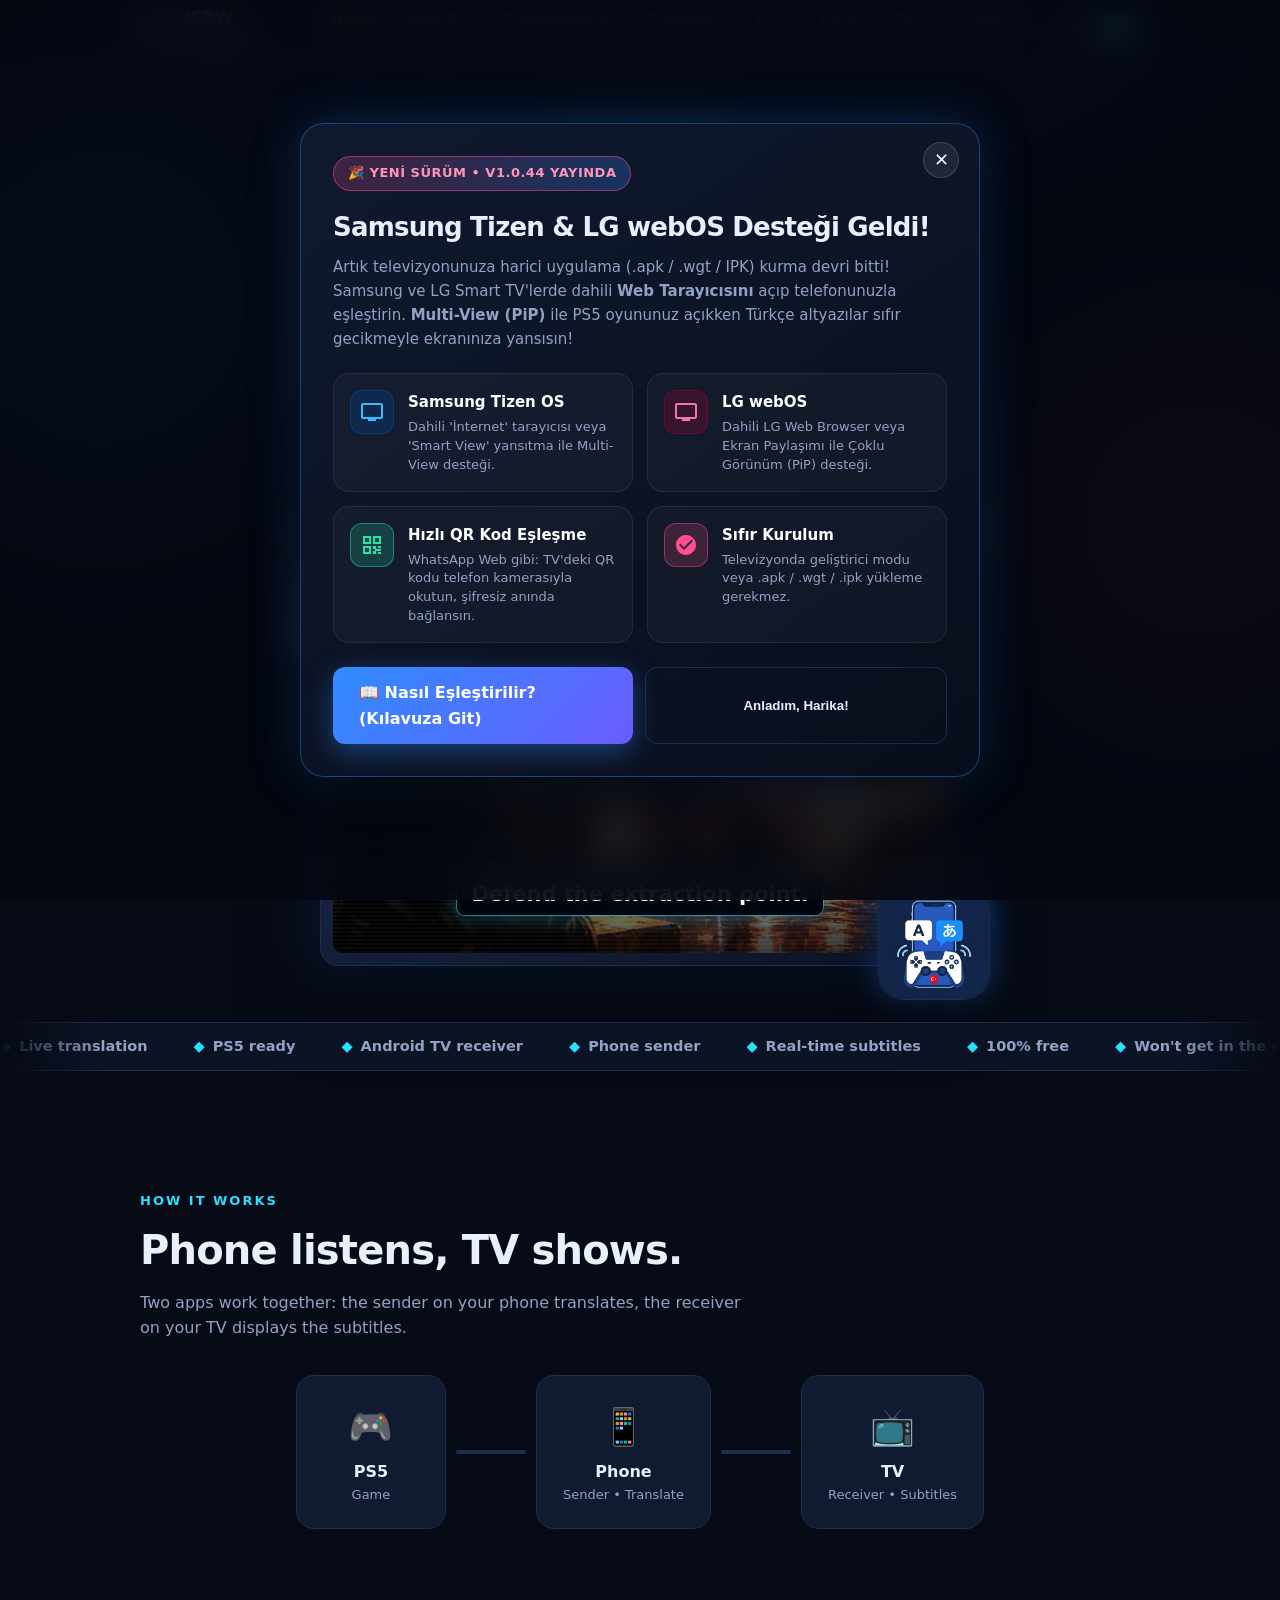
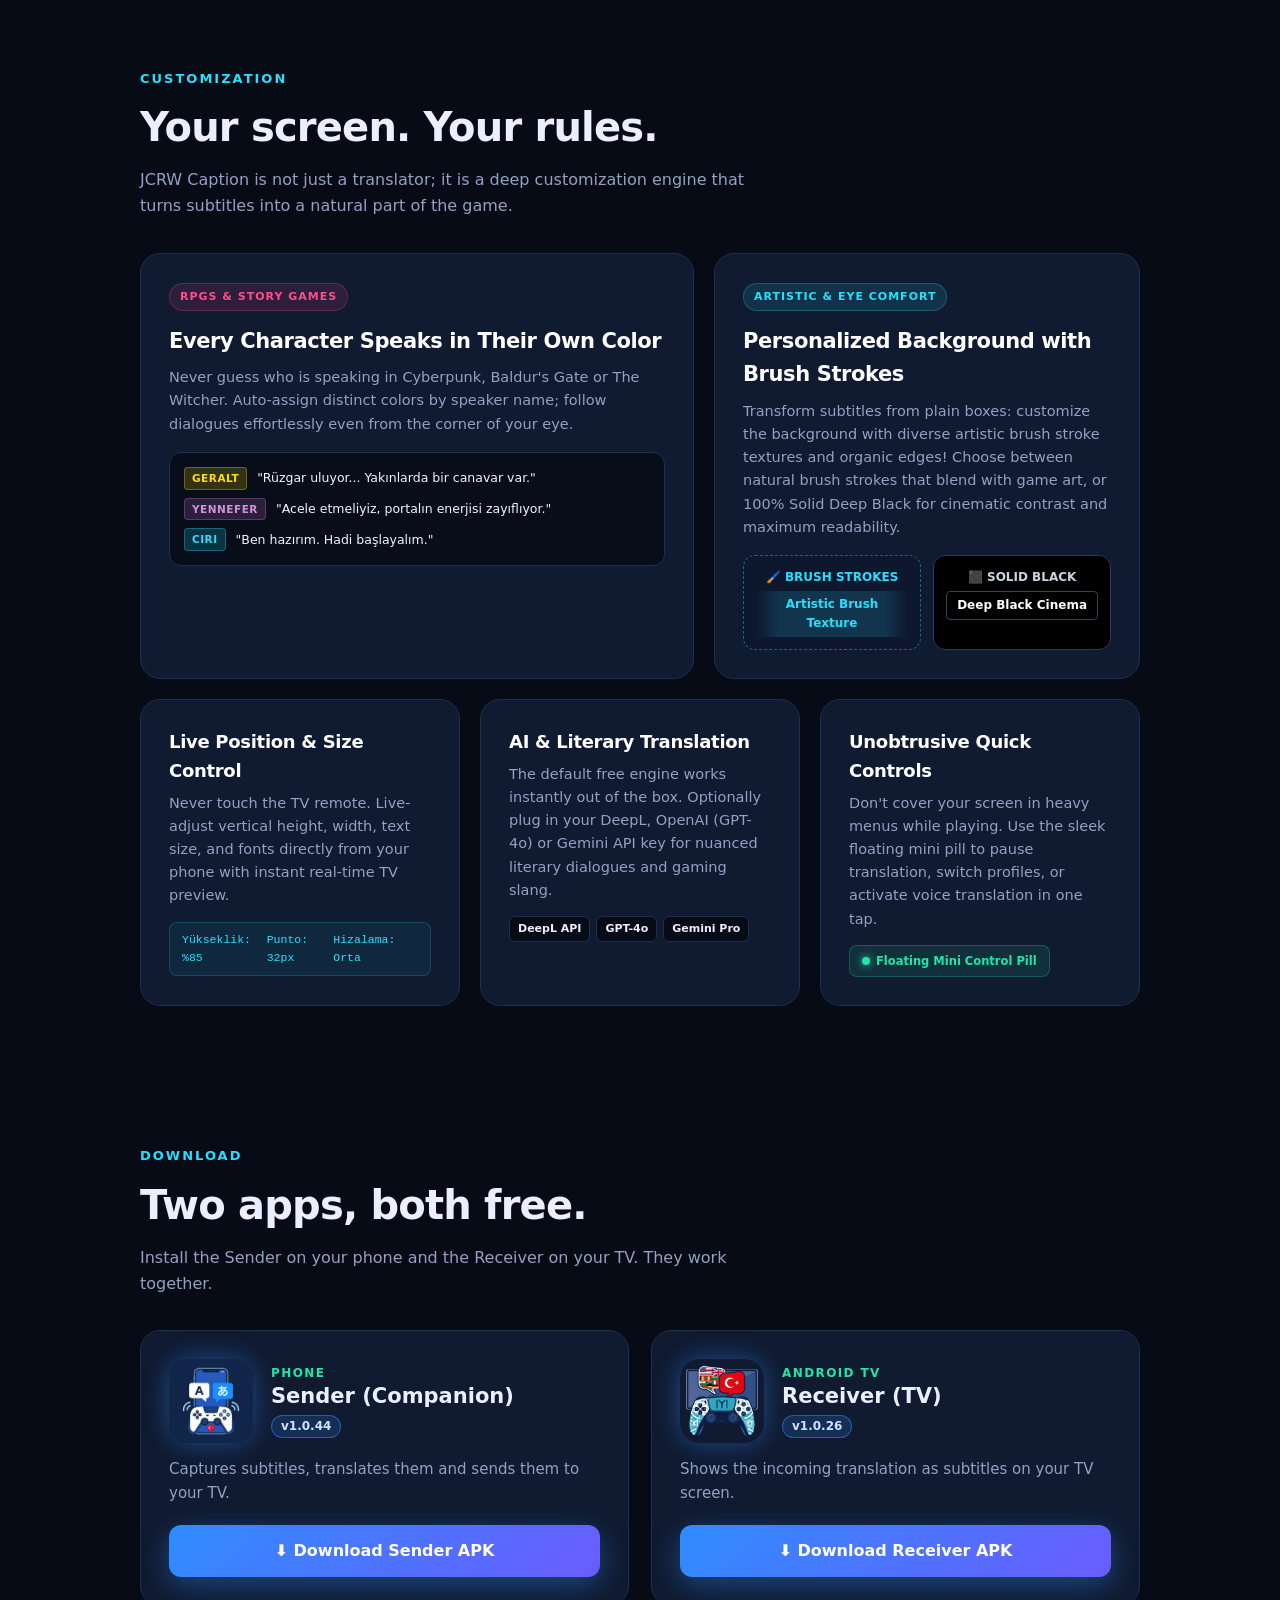
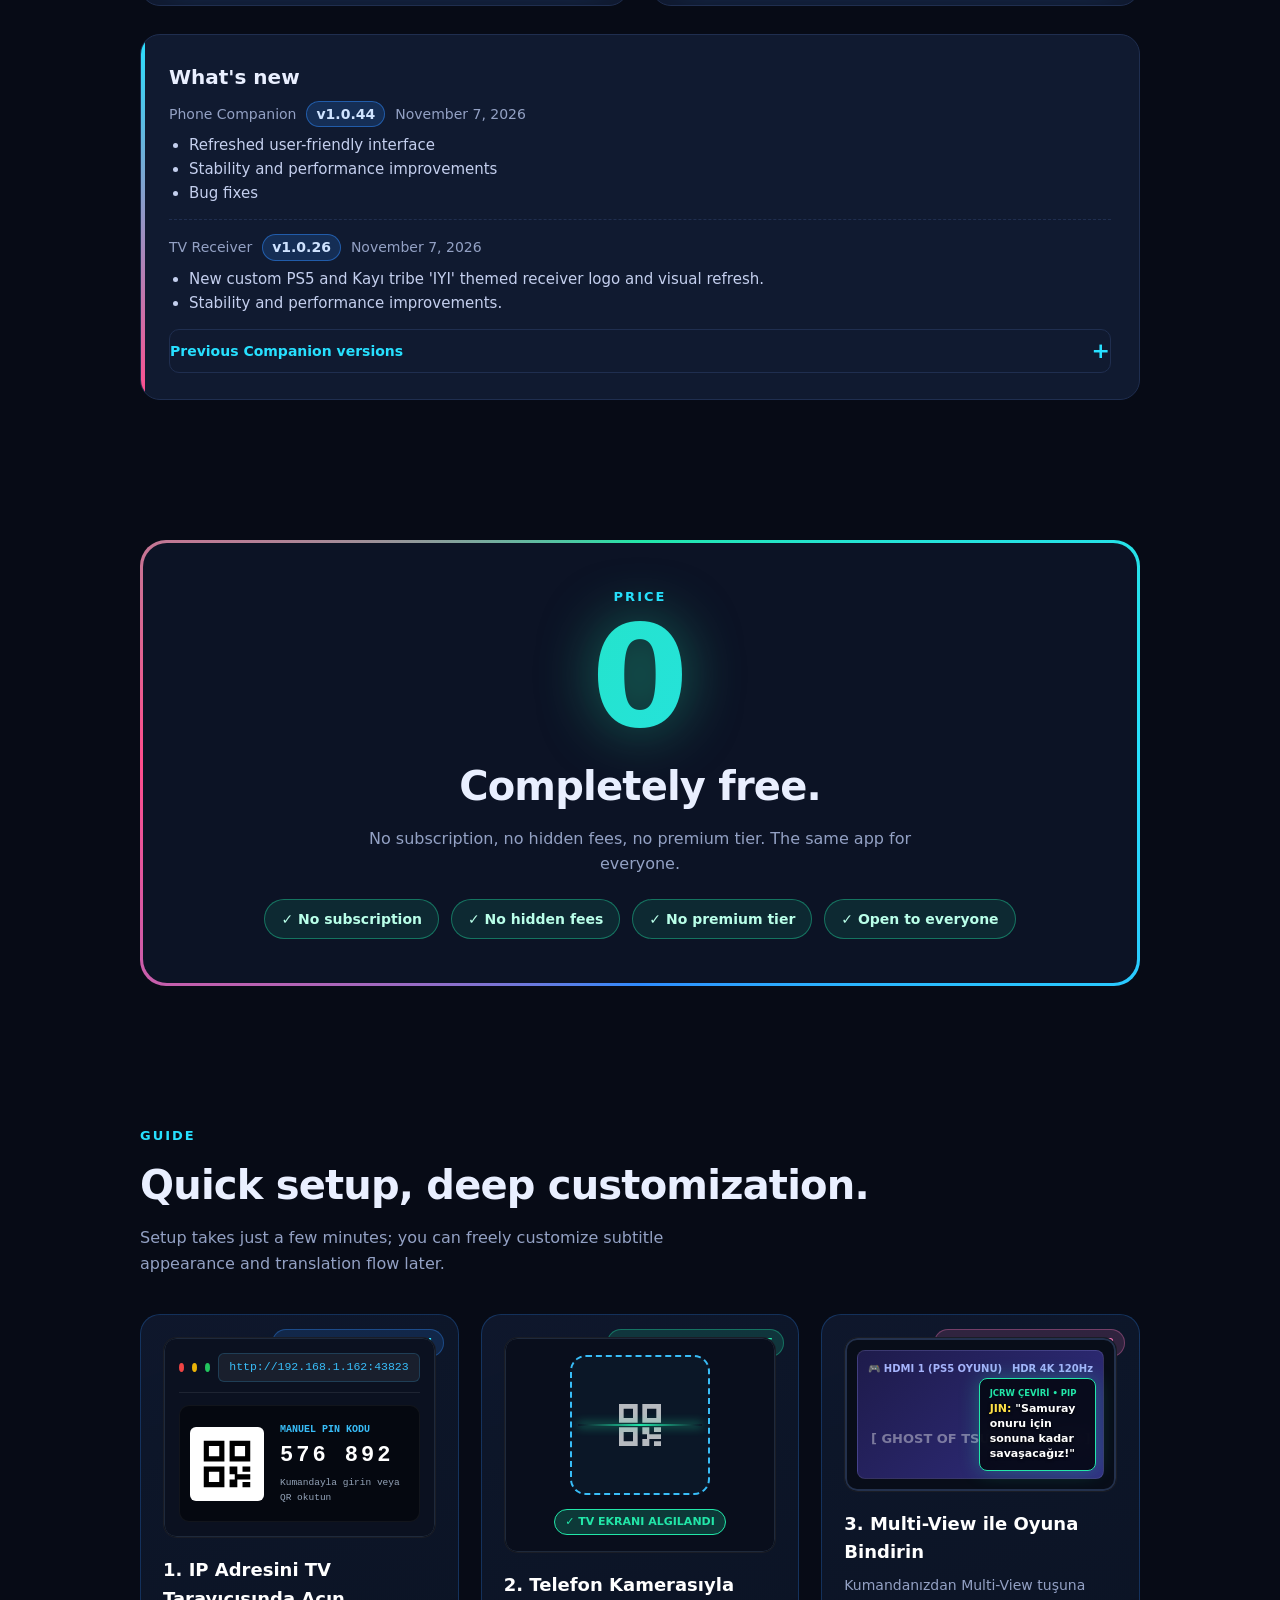
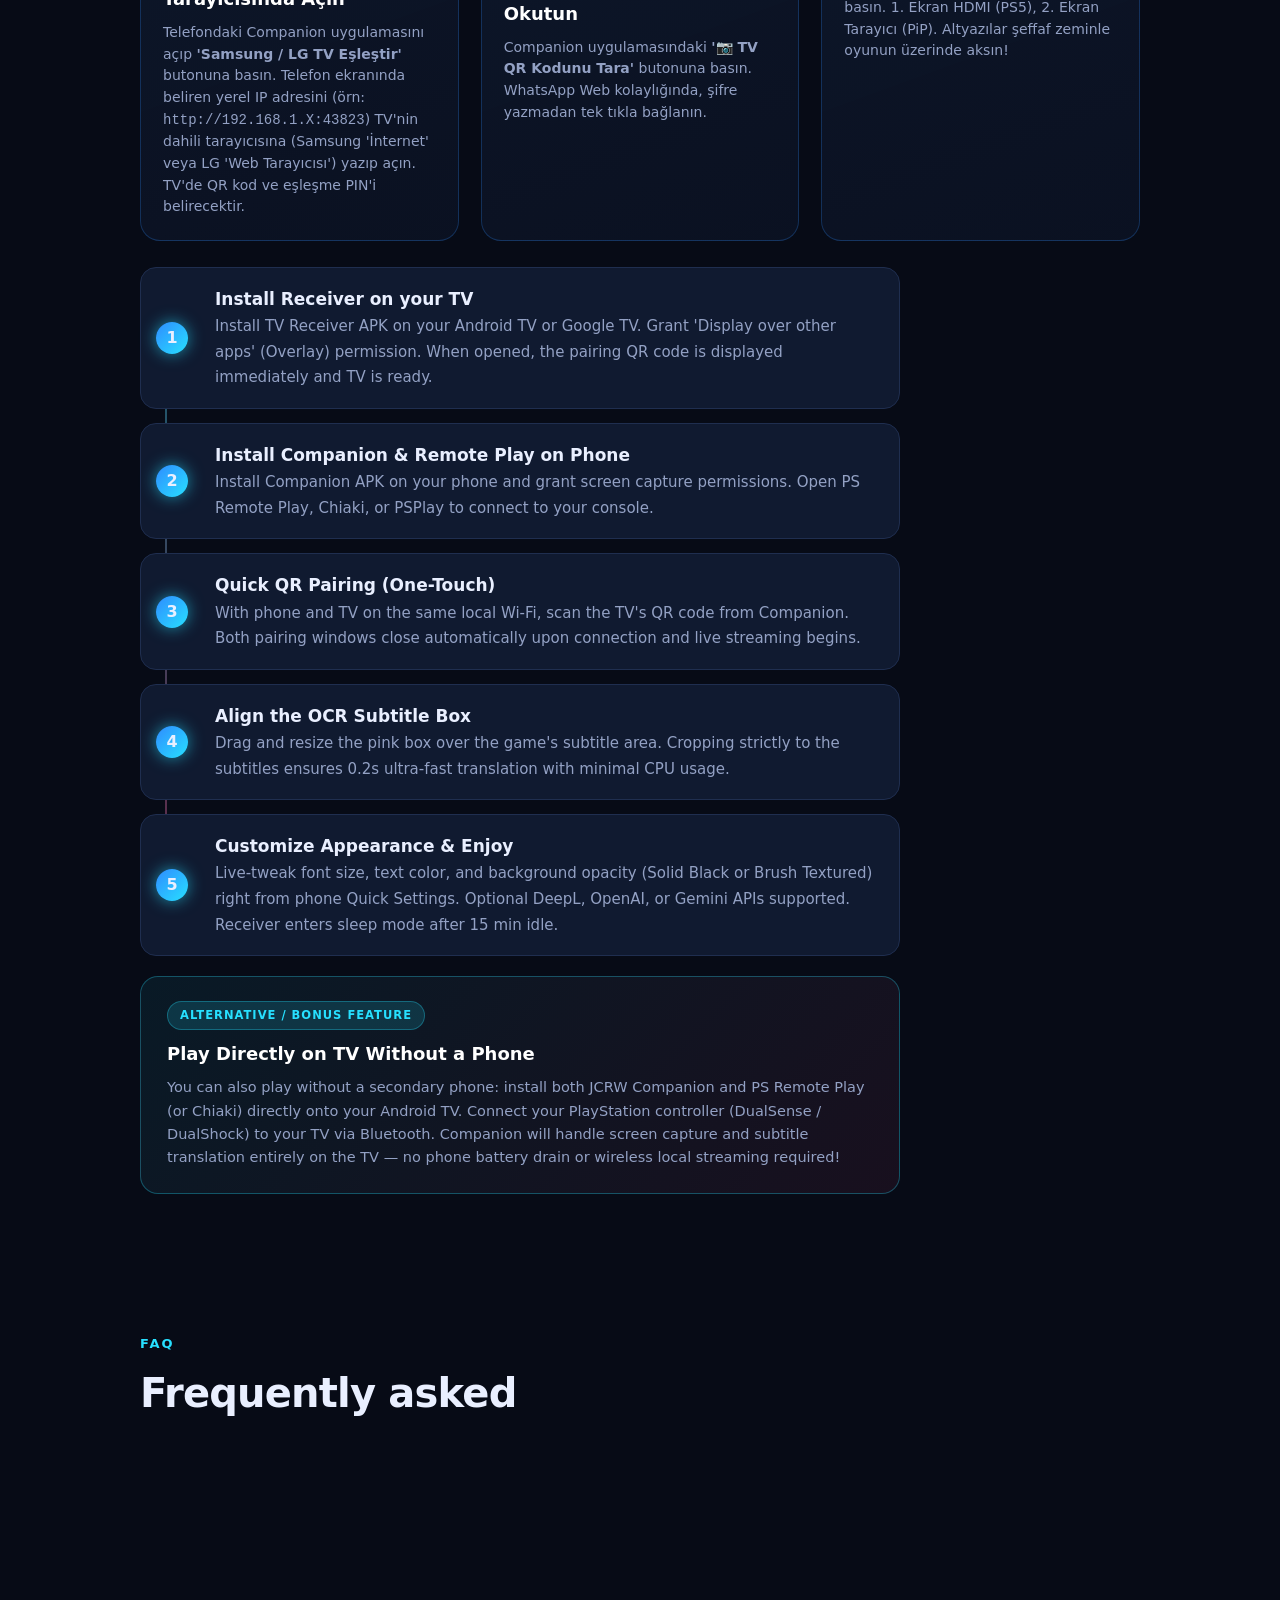
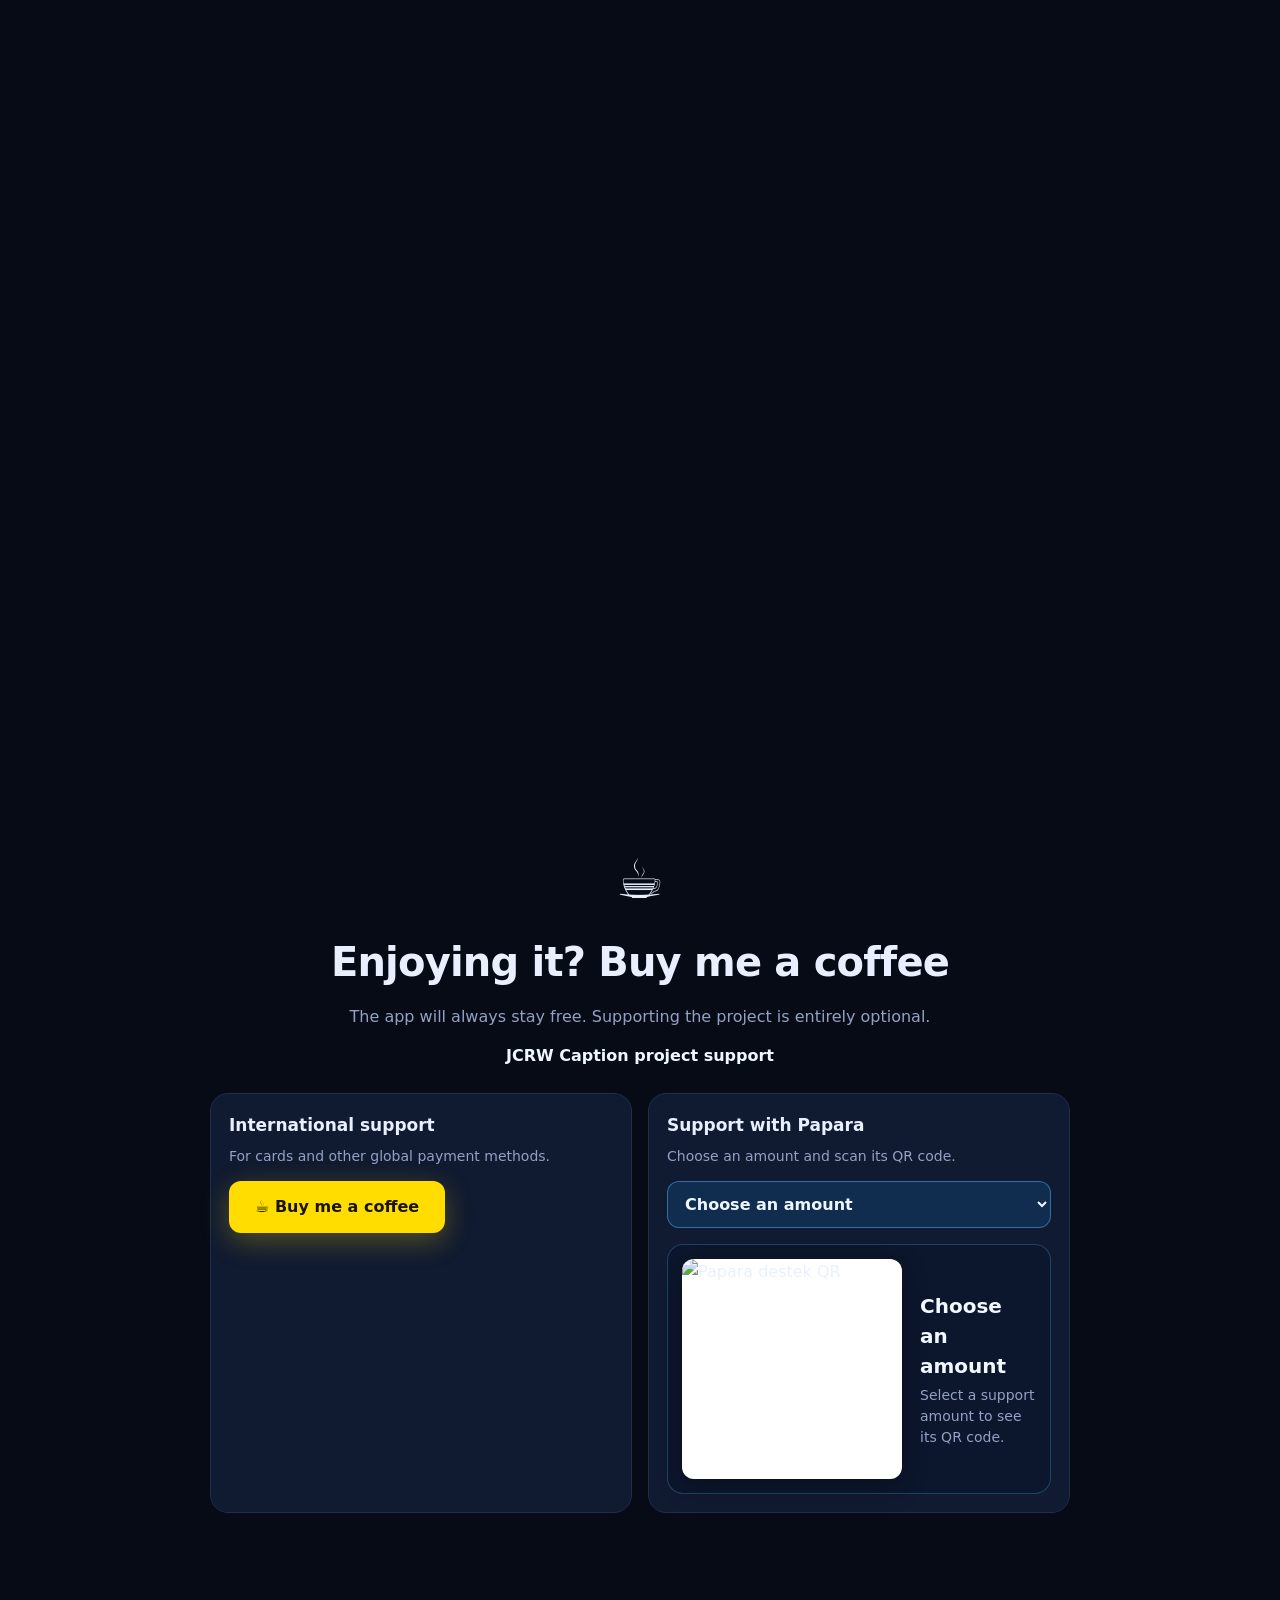
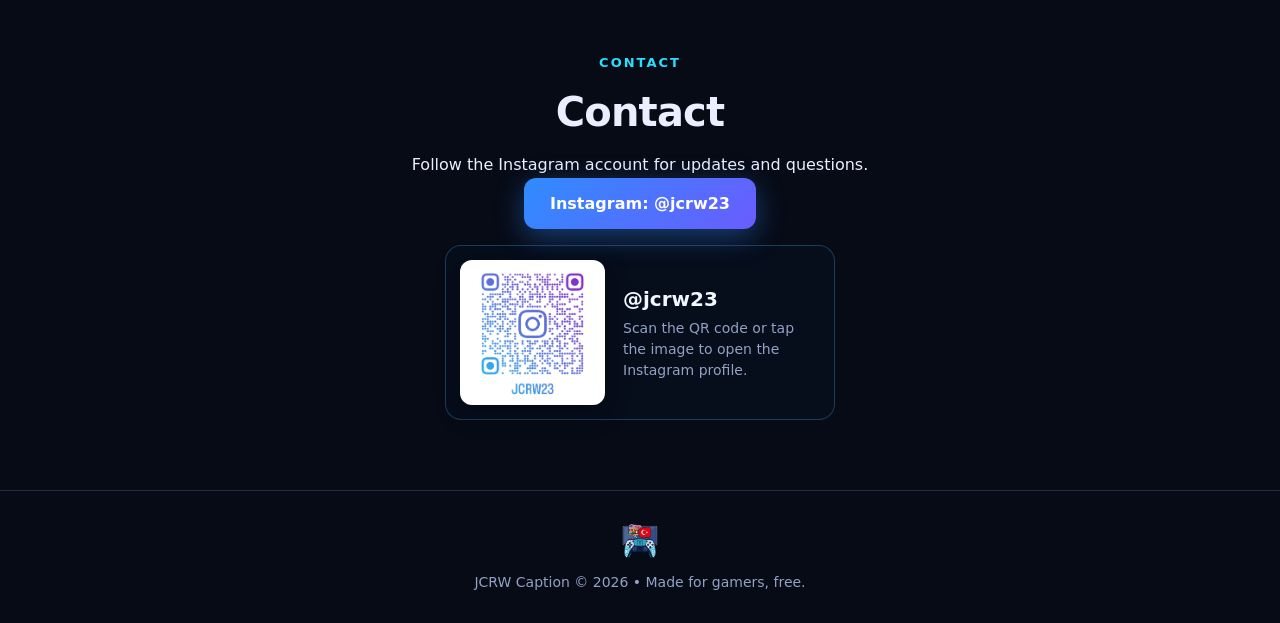
==== commit ce6347d6: "Publish v1.0.44 & TV Receiver v1.0.26: New logo, refreshed user-friendly UI, stability, performance " ====
--- a/index.html
+++ b/index.html
@@ -500,7 +500,7 @@
 
 <nav>
   <div class="wrap">
-    <a class="brand" href="#home"><img alt="JCRW Caption" src="[data-uri]"><span>JCRW Caption</span></a>
+    <a class="brand" href="#home"><img alt="JCRW Caption" src="app_logo.png"><span>JCRW Caption</span></a>
     <button class="burger" id="burger" aria-label="Menu">☰</button>
     <div class="menu" id="menu">
       <a href="#home" data-i18n="nav_home">Ana Sayfa</a>
@@ -678,7 +678,7 @@
         <a class="btn" id="dlMobile" href="#" target="_blank" rel="noopener" data-i18n="d1_b">⬇ Verici APK'yı indir</a>
       </div>
       <div class="card reveal">
-        <div class="dl"><img alt="Receiver" src="[data-uri]"><div><div class="tag" data-i18n="d2_tag">Android TV</div><h3 data-i18n="d2_h">Alıcı (TV)</h3><span class="ver" data-ver></span></div></div>
+        <div class="dl"><img alt="Receiver" src="app_logo.png"><div><div class="tag" data-i18n="d2_tag">Android TV</div><h3 data-i18n="d2_h">Alıcı (TV)</h3><span class="ver" data-ver></span></div></div>
         <p data-i18n="d2_p">Gelen çeviriyi TV ekranında altyazı olarak gösterir.</p>
         <!-- TODO: Alıcı APK indirme linki -->
         <a class="btn" id="dlTv" href="#" target="_blank" rel="noopener" data-i18n="d2_b">⬇ Alıcı APK'yı indir</a>
@@ -822,7 +822,7 @@
       </div>
       <div class="faq reveal">
 
-        <details><summary data-i18n="q_tv_compat">Hangi Samsung ve LG televizyon modelleri ile uyumlu?</summary><p data-i18n="a_tv_compat">2018 ve sonrası dahili web tarayıcısına sahip neredeyse tüm Samsung Tizen ve LG webOS televizyonlar ile tam uyumludur!<br><br>• <b>Samsung Smart TV:</b> Tizen OS 4.0 ve üzeri (Neo QLED, OLED, QLED, Crystal UHD, The Frame). TV'deki 'İnternet' uygulaması veya 'Smart View' telefon yansıtma ile Multi-View modunda PS5 (HDMI) yanında yüzen pencere olarak çalışır.<br>• <b>LG Smart TV:</b> webOS 4.0 ve üzeri (OLED C/G serileri, QNED, NanoCell, UHD 4K). LG Web Browser veya Screen Share ile Çoklu Görünüm (PiP) modunda altyazıları oyun üzerine bindirir.<br>• <b>Android / Google TV:</b> Sony, TCL, Philips, Xiaomi vb. televizyonlarda ise Jcrw TV Alıcısı APK'sı (v1.0.25) doğrudan yüzen pencere olarak kullanılır.</p></details>
+        <details><summary data-i18n="q_tv_compat">Hangi Samsung ve LG televizyon modelleri ile uyumlu?</summary><p data-i18n="a_tv_compat">2018 ve sonrası dahili web tarayıcısına sahip neredeyse tüm Samsung Tizen ve LG webOS televizyonlar ile tam uyumludur!<br><br>• <b>Samsung Smart TV:</b> Tizen OS 4.0 ve üzeri (Neo QLED, OLED, QLED, Crystal UHD, The Frame). TV'deki 'İnternet' uygulaması veya 'Smart View' telefon yansıtma ile Multi-View modunda PS5 (HDMI) yanında yüzen pencere olarak çalışır.<br>• <b>LG Smart TV:</b> webOS 4.0 ve üzeri (OLED C/G serileri, QNED, NanoCell, UHD 4K). LG Web Browser veya Screen Share ile Çoklu Görünüm (PiP) modunda altyazıları oyun üzerine bindirir.<br>• <b>Android / Google TV:</b> Sony, TCL, Philips, Xiaomi vb. televizyonlarda ise Jcrw TV Alıcısı APK'sı (v1.0.26) doğrudan yüzen pencere olarak kullanılır.</p></details>
                 <details><summary data-i18n="q0">Sistem tam olarak nasıl çalışıyor? TV'ye ek kablo veya aparat gerekir mi?</summary><p data-i18n="a0">Hayır, hiçbir ekstra kabloya veya donanıma ihtiyaç yoktur. Konsolunuz TV'ye normal HDMI kablosuyla bağlı kalır. Telefonunuz arka planda Remote Play ile konsol görüntüsünü alır; Companion uygulaması ekrandaki altyazı alanını anlık OCR ile okur, çevirir ve yerel Wi-Fi üzerinden TV'deki Alıcıya (Receiver) iletir. TV uygulaması da oyun görüntüsünün tam üzerine altyazıyı bindirir.</p></details>
         <details><summary data-i18n="q1">TV ve telefon aynı Wi-Fi ağında mı olmalı? İnternet kotası harcar mı?</summary><p data-i18n="a1">Evet, telefon ve TV'nizin aynı modeme/yerel ağa (LAN) bağlı olması gerekir. Telefon ile TV arasındaki iletişim 43821 portu üzerinden tamamen yerel olarak gerçekleşir; yerel veri aktarımı internet kotanızı tüketmez ve sıfır gecikmeyle çalışır. Veri tüketimi sadece çeviri işlemi esnasında yapılır; lütfen veri tüketimlerinizi kontrol ediniz.</p></details>
         <details><summary data-i18n="q2">Ekran yakalama oyunumda gecikmeye (input lag) veya FPS düşüşüne sebep olur mu?</summary><p data-i18n="a2">Kesinlikle hayır. Siz oyunu doğrudan PS5'inizden TV'ye bakarak ve DualSense kolunuzla oynarsınız. Telefon yalnızca pasif bir izleyici konumundadır; konsolunuzun donanımına, oyunun FPS akıcılığına veya kumandanızın tepki süresine hiçbir etkisi yoktur.</p></details>
@@ -889,7 +889,7 @@
 
 <footer>
   <div class="wrap">
-    <img alt="JCRW Caption" src="[data-uri]">
+    <img alt="JCRW Caption" src="app_logo.png">
     <div>JCRW Caption © 2026 • <span data-i18n="foot">Oyuncular için, ücretsiz.</span></div>
   </div>
 </footer>
@@ -897,7 +897,7 @@
 <div id="promoModal" class="modal-overlay" role="dialog" aria-modal="true">
   <div class="modal-card">
     <button class="modal-close" id="promoClose" aria-label="Kapat">✕</button>
-    <div class="promo-badge">🎉 BÜYÜK GÜNCELLEME • v1.0.33 YAYINDA</div>
+    <div class="promo-badge">🎉 YENİ SÜRÜM • v1.0.44 YAYINDA</div>
     <h2 class="promo-title">Samsung Tizen & LG webOS Desteği Geldi!</h2>
     <p class="promo-desc">
       Artık televizyonunuza harici uygulama (.apk / .wgt / IPK) kurma devri bitti!
@@ -973,7 +973,7 @@
       </span>
     </div>
     <div class="modal-actions">
-      <a href="https://github.com/jacarew/jcrw-caption/releases/download/v1.0.33/jcrw-tv-receiver-1.0.25-universal.apk" download="jcrw-tv-receiver-1.0.25-universal.apk" class="btn" id="warnDownloadTvBtn" style="background: #2563eb;">✅ Evet, Android TV İndir</a>
+      <a href="https://github.com/jacarew/jcrw-caption/releases/download/v1.0.44/jcrw-tv-receiver-1.0.26-universal.apk" download="jcrw-tv-receiver-1.0.26-universal.apk" class="btn" id="warnDownloadTvBtn" style="background: #2563eb;">✅ Evet, Android TV İndir</a>
       <a href="#download" class="btn" id="warnGoCompanionBtn" style="background: rgba(34, 230, 168, 0.2); border-color: var(--green); color: #fff;">📺 Samsung / LG Kullanıyorum</a>
       <button class="btn ghost" id="warnCancelBtn">İptal</button>
     </div>
@@ -1077,11 +1077,11 @@
   /* ---- GitHub kullanıcı adı / repo (APK'lar Releases'tan gelir) ---- */
   var GH="jacarew/jcrw-caption";
   var LINKS={
-    mobile:"https://github.com/jacarew/jcrw-caption/releases/download/v1.0.33/app-companion-1.0.33-release.apk",
-    tv:"https://github.com/jacarew/jcrw-caption/releases/download/v1.0.33/jcrw-tv-receiver-1.0.25-universal.apk"
+    mobile:"https://github.com/jacarew/jcrw-caption/releases/download/v1.0.44/app-companion-1.0.44-release.apk",
+    tv:"https://github.com/jacarew/jcrw-caption/releases/download/v1.0.44/jcrw-tv-receiver-1.0.26-universal.apk"
   };
   /* version.json okunamazsa (ör. dosyayı çift tıklayıp açınca) gösterilecek yedek */
-  var VER={"versionCode": 33, "versionName": "1.0.33", "receiverVersion": "1.0.25", "date": "2026-11-05", "notes": {"tr": ["Samsung Tizen OS ve LG webOS Smart TV'ler için sıfır kurulumlu dahili web alıcısı ve Multi-View / Smart View desteği eklendi.", "Televizyona harici uygulama kurmadan doğrudan TV Dahili Web Tarayıcısından QR kod ile saniyeler içinde eşleşme sağlandı.", "Telefondan 'TV Bağlantısını Kes' dendiğinde TV ekranının otomatik temizlenerek başlangıç QR ekranına dönmesi sağlandı.", "Android TV ve Google TV cihazlar için yerel TV alıcısı (1.0.25) tam uyumlu olarak çalışmaya devam etmektedir."], "en": ["Added zero-install web receiver and Multi-View / Smart View support for Samsung Tizen OS and LG webOS Smart TVs.", "Instant pairing via TV QR code or 6-digit PIN directly inside built-in TV Web Browser without sideloading.", "Instant automatic reset to QR pairing screen on TV when disconnected from the Companion app.", "Full compatibility maintained with Android TV native receiver (1.0.25)."]}, "sender": "https://github.com/jacarew/jcrw-caption/releases/download/v1.0.33/app-companion-1.0.33-release.apk", "receiver": "https://github.com/jacarew/jcrw-caption/releases/download/v1.0.33/jcrw-tv-receiver-1.0.25-universal.apk", "history": [{"versionName": "1.0.32", "date": "2026-11-04", "notes": {"tr": ["Eşleştirme ve bağlantı iyileştirmeleri yapıldı.", "Kararlılık ve performans artırıldı."], "en": ["Pairing and connection improvements.", "Stability and performance improvements."]}}, {"versionName": "1.0.23", "date": "2026-11-02", "notes": {"tr": ["Companion 1.0.23 APK yayımlandı; uygulamadaki sürüm numarası ve indirme bağlantısı eşitlendi."], "en": ["Companion 1.0.23 APK published; the app version and download link are now aligned."]}}, {"versionName": "1.0.22", "date": "2026-11-01", "notes": {"tr": ["Altyazı arka planının varsayılan opaklığı %100 siyah yapıldı; önceki varsayılan %85 ayarı güncellendi.", "Arka plan ayarlarına Floating Clock uyumluluk kutusu eklendi; etkinleştirildiğinde TV overlay penceresi RGBA_8888 biçimini kullanır."], "en": ["The default subtitle background is now solid black at 100% opacity; the previous 85% default is migrated.", "Added a Floating Clock compatibility checkbox; when enabled, the TV overlay window uses RGBA_8888 format."]}}, {"versionName": "1.0.21", "date": "2026-10-30", "notes": {"tr": ["Fırça arka plan seçeneklerine düz siyah zemin eklendi.", "%100 opaklık artık alpha 255 üretir; pencere ve altyazı görünümünün alpha değerleri 1.0 olarak sabitlendi."], "en": ["Added a solid black background option to brush backgrounds.", "100% opacity now produces alpha 255; window and subtitle view alpha are fixed at 1.0."]}}, {"versionName": "1.0.20", "date": "2026-10-30", "notes": {"tr": ["Uygulama her açılışta yeni sürüm kontrolü yapar.", "Ayarlara elle güncelleme kontrolü eklendi.", "Kararlılık ve performans iyileştirmeleri."], "en": ["The app checks for updates every time it opens.", "Added a manual update check in Settings.", "Stability and performance improvements."]}}, {"versionName": "1.0.19", "date": "2026-10-30", "notes": {"tr": ["Altyazı arka plan opaklığı, yüksekliği ve genişliği ayarları iyileştirildi.", "Kararlılık ve performans iyileştirmeleri."], "en": ["Subtitle background opacity, height, and width controls improved.", "Stability and performance improvements."]}}, {"versionName": "1.0.16", "date": "2026-10-29", "notes": {"tr": ["Uygulama içi güncelleme kontrolü eklendi. 1.0.15 ve daha eski sürümlerden bu sürüme bir kez elle geçiş yapılması gerekir.", "Çeşitli hata düzeltmeleri yapıldı.", "Kararlılık ve performans iyileştirmeleri yapıldı."], "en": ["In-app update checks added. Users on 1.0.15 and older must install this version manually once.", "Various bug fixes.", "Stability and performance improvements."]}}, {"versionName": "1.0.15", "date": "2026-10-29", "notes": {"tr": ["Çeşitli hata düzeltmeleri yapıldı.", "Kararlılık ve performans iyileştirmeleri yapıldı."], "en": ["Various bug fixes.", "Stability and performance improvements."]}}, {"versionName": "1.0.14", "date": "2026-10-28", "notes": {"tr": ["Hızlı ayarlara FPS ve çözünürlük seçenekleri eklendi; ayarlar ana ayarlarla eşzamanlı çalışır.", "Altyazı konumu varsayılan olarak yalnızca TV olacak şekilde ayarlandı.", "Oyun profilleri kalıcı olarak kaydedilir; oyun ekleme, karakter tarama ve eşleştirilen karakter renklerini görüntüleme iyileştirildi.", "OCR, oyun karakter listesini kullanarak yanlış okunan konuşmacı adlarını düzeltebilir; ilk 15 karakterde hatalı noktalama işaretleri konuşmacı ayıracı olarak tanınır."], "en": ["Added FPS and resolution controls to Quick Settings and synchronized them with the main settings.", "Subtitle placement now defaults to TV only.", "Game profiles are saved persistently; adding games, scanning characters, and viewing assigned character colors are improved.", "OCR can correct misread speaker names using the game's character list; punctuation in the first 15 characters is normalized as a speaker separator."]}}, {"versionName": "1.0.11", "date": "2026-10-28", "notes": {"tr": ["İlk yayın: Mobil Cihaz Companion 1.0.11 ve Jcrw TV Alıcısı 1.0.8.", "Telefon veya tablet çeviriyi yapar; Android TV alıcısı altyazıyı TV ekranında gösterir."], "en": ["First public release: Mobile Companion 1.0.11 and Jcrw TV Receiver 1.0.8.", "Your phone or tablet translates; the Android TV receiver displays captions on the TV."]}}], "receiverDate": "2026-11-04", "receiverNotes": {"tr": ["Eşleştirme akışı ve arayüz sadeleştirildi.", "Kararlılık ve performans artırıldı."], "en": ["Streamlined pairing flow and UI.", "Stability and performance improvements."]}};
+  var VER={"versionCode": 44, "versionName": "1.0.44", "receiverVersion": "1.0.26", "date": "2026-11-07", "notes": {"tr": ["Yenilenmiş kullanıcı dostu arayüz", "Kararlılık ve performans artışı", "Bug fix"], "en": ["Refreshed user-friendly interface", "Stability and performance improvements", "Bug fixes"]}, "sender": "https://github.com/jacarew/jcrw-caption/releases/download/v1.0.44/app-companion-1.0.44-release.apk", "receiver": "https://github.com/jacarew/jcrw-caption/releases/download/v1.0.44/jcrw-tv-receiver-1.0.26-universal.apk"};
 
   function pick(n){var v=n&&(n[lang]||n.en||n.tr||n);return Array.isArray(v)?v:(v?[v]:[]);}
   function fmt(d){try{return new Date(d).toLocaleDateString(lang==="tr"?"tr-TR":"en-US",{day:"numeric",month:"long",year:"numeric"});}catch(e){return d||"";}}
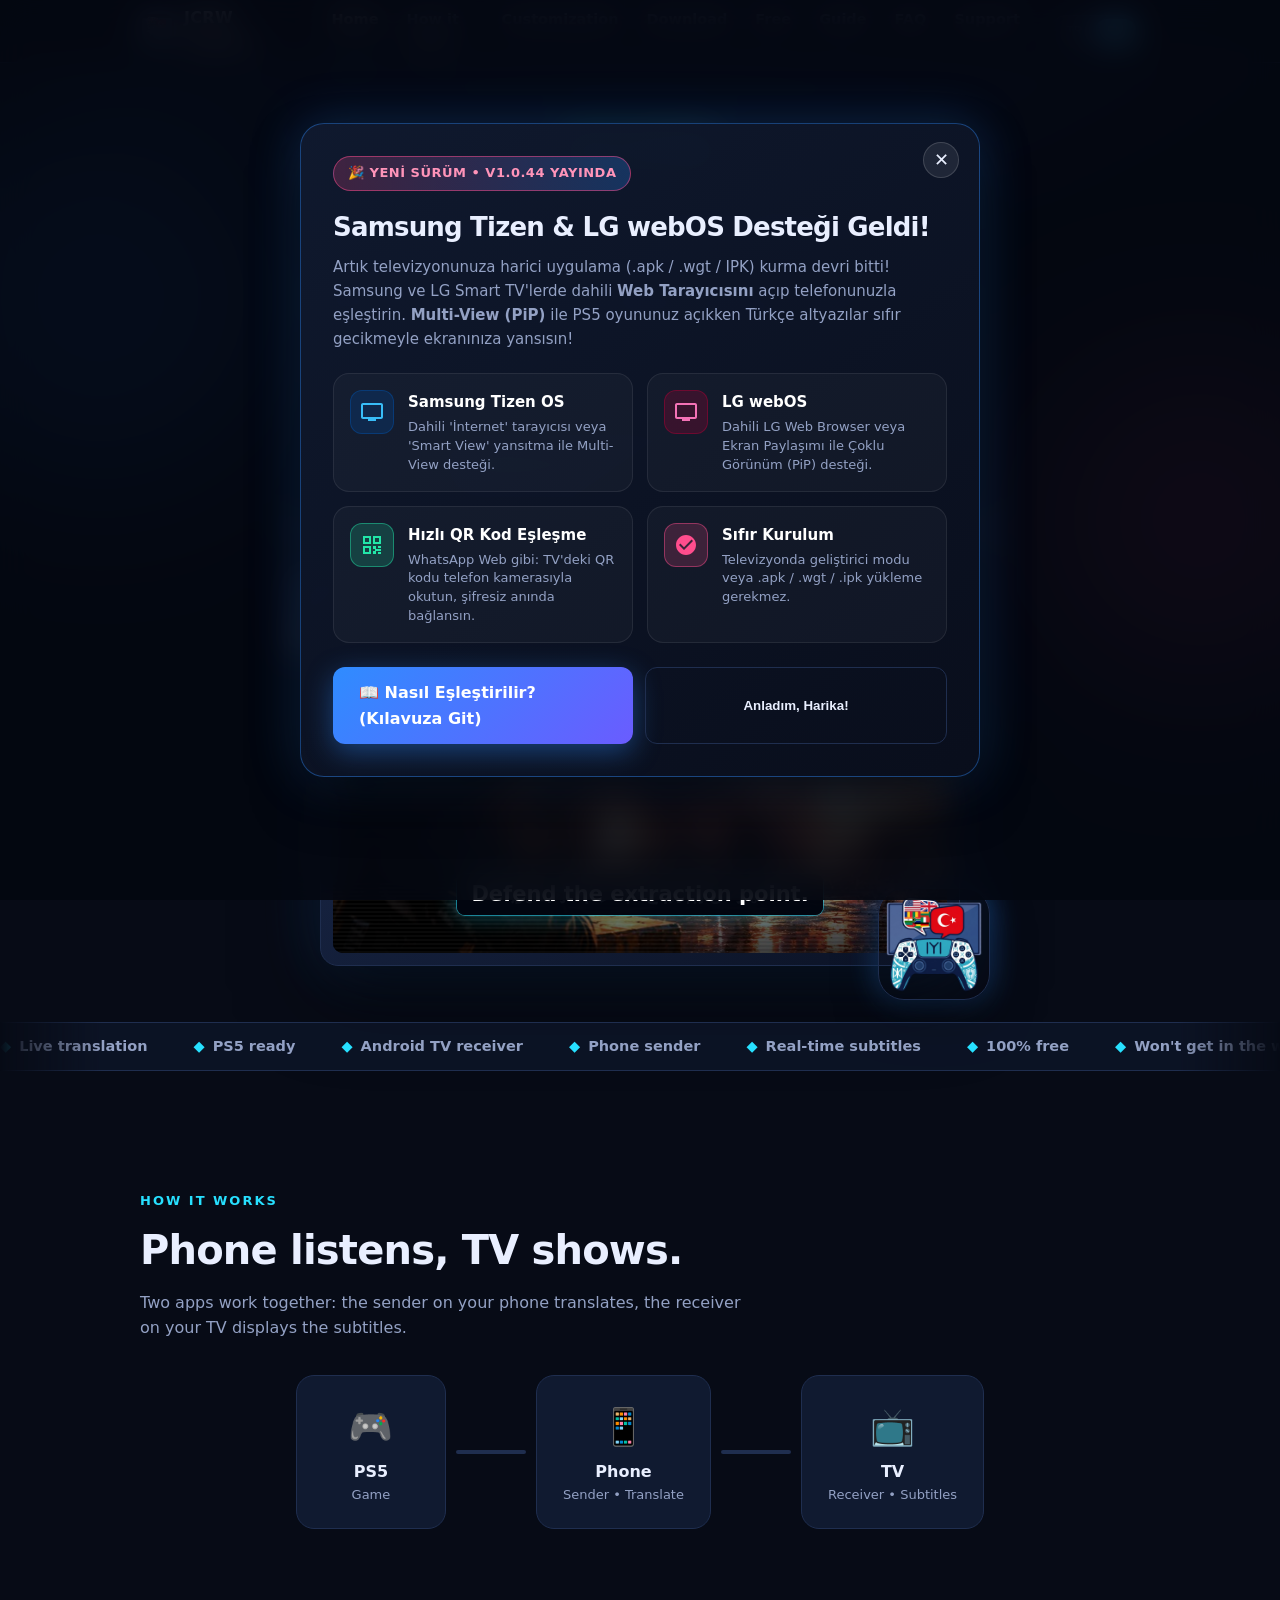
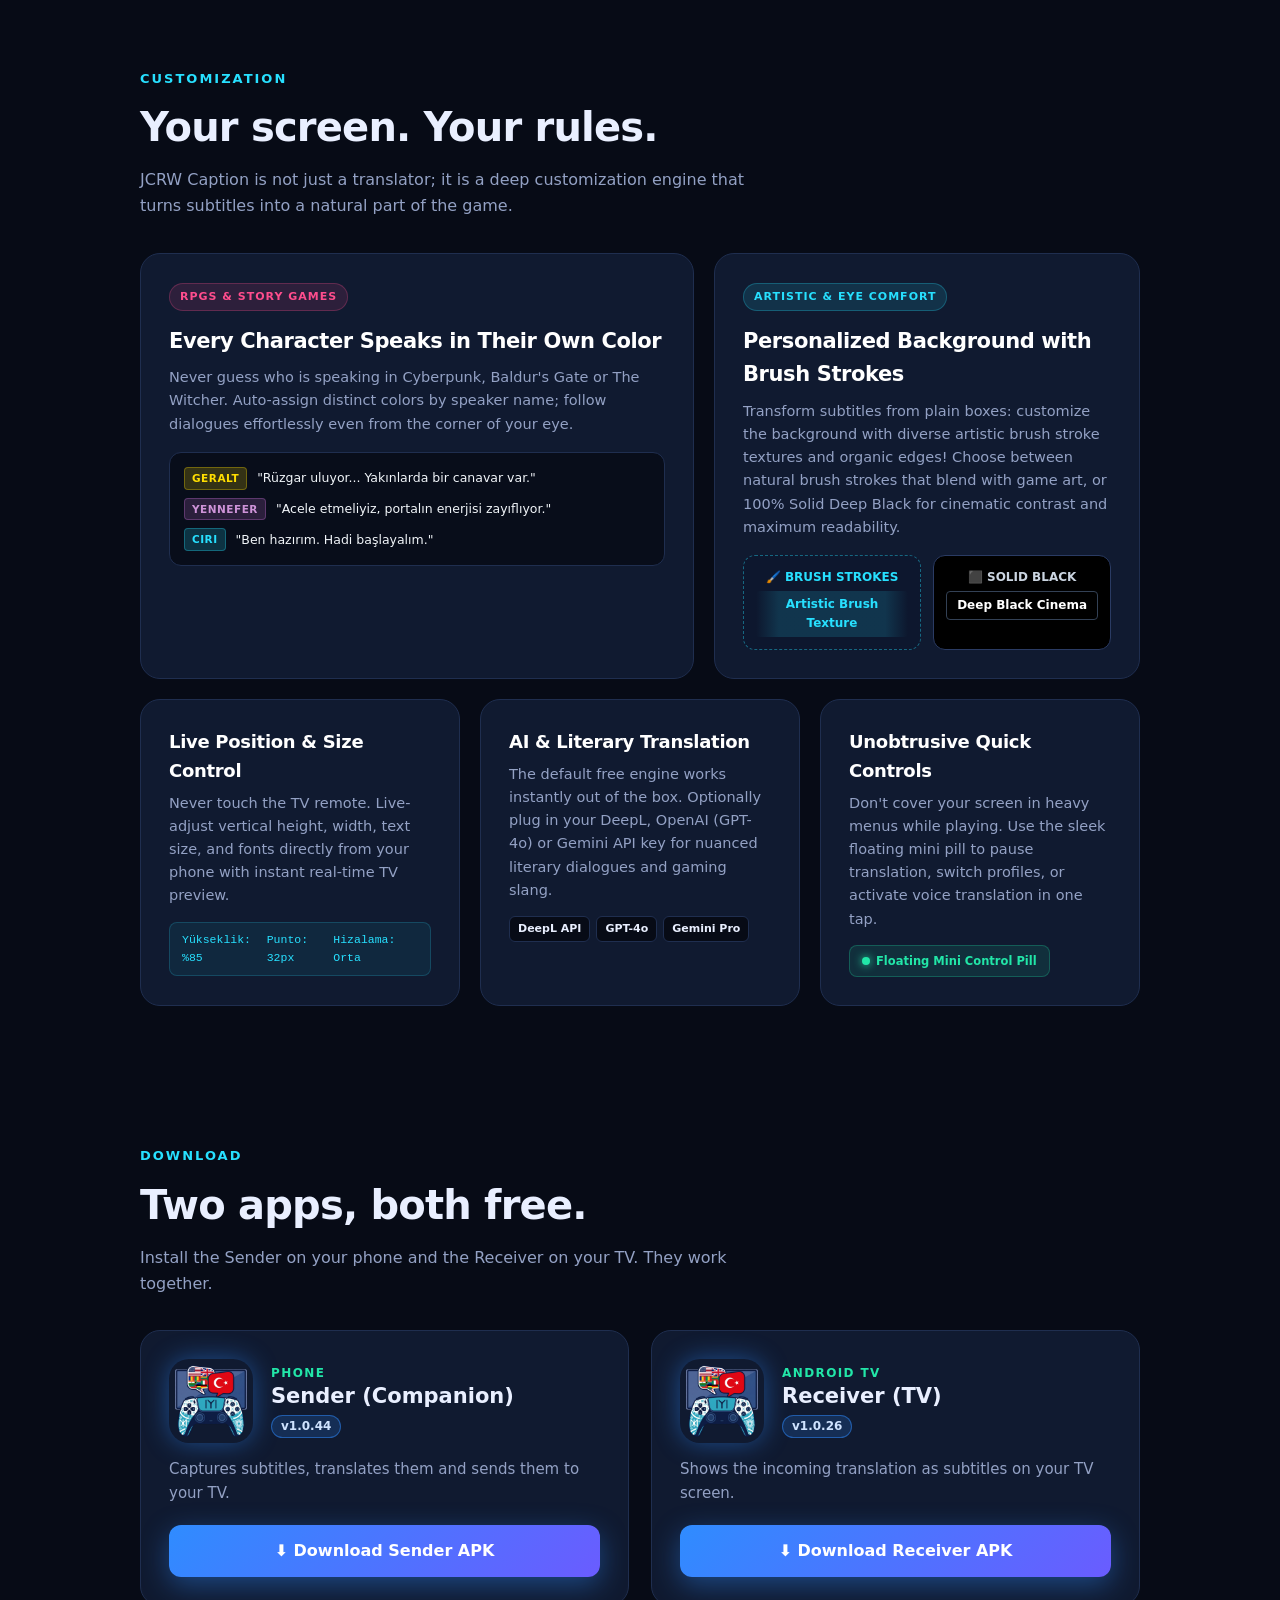
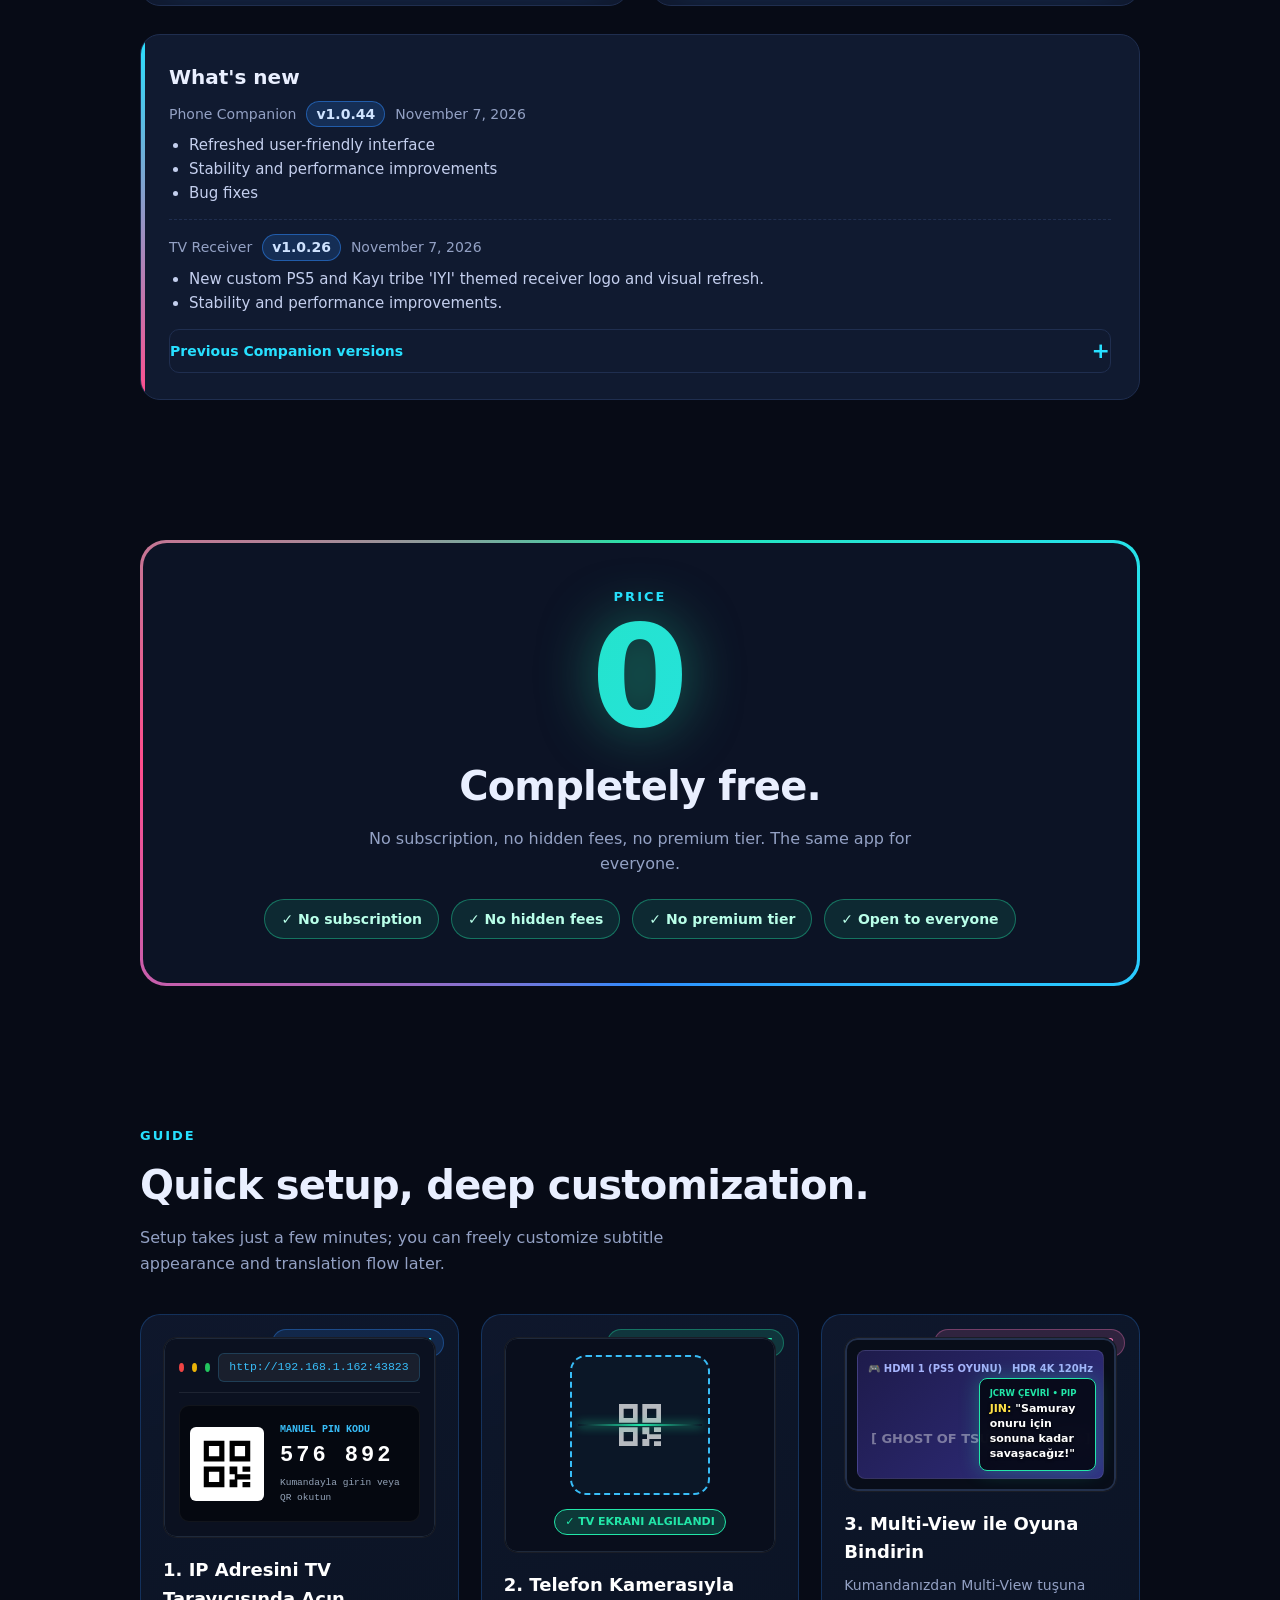
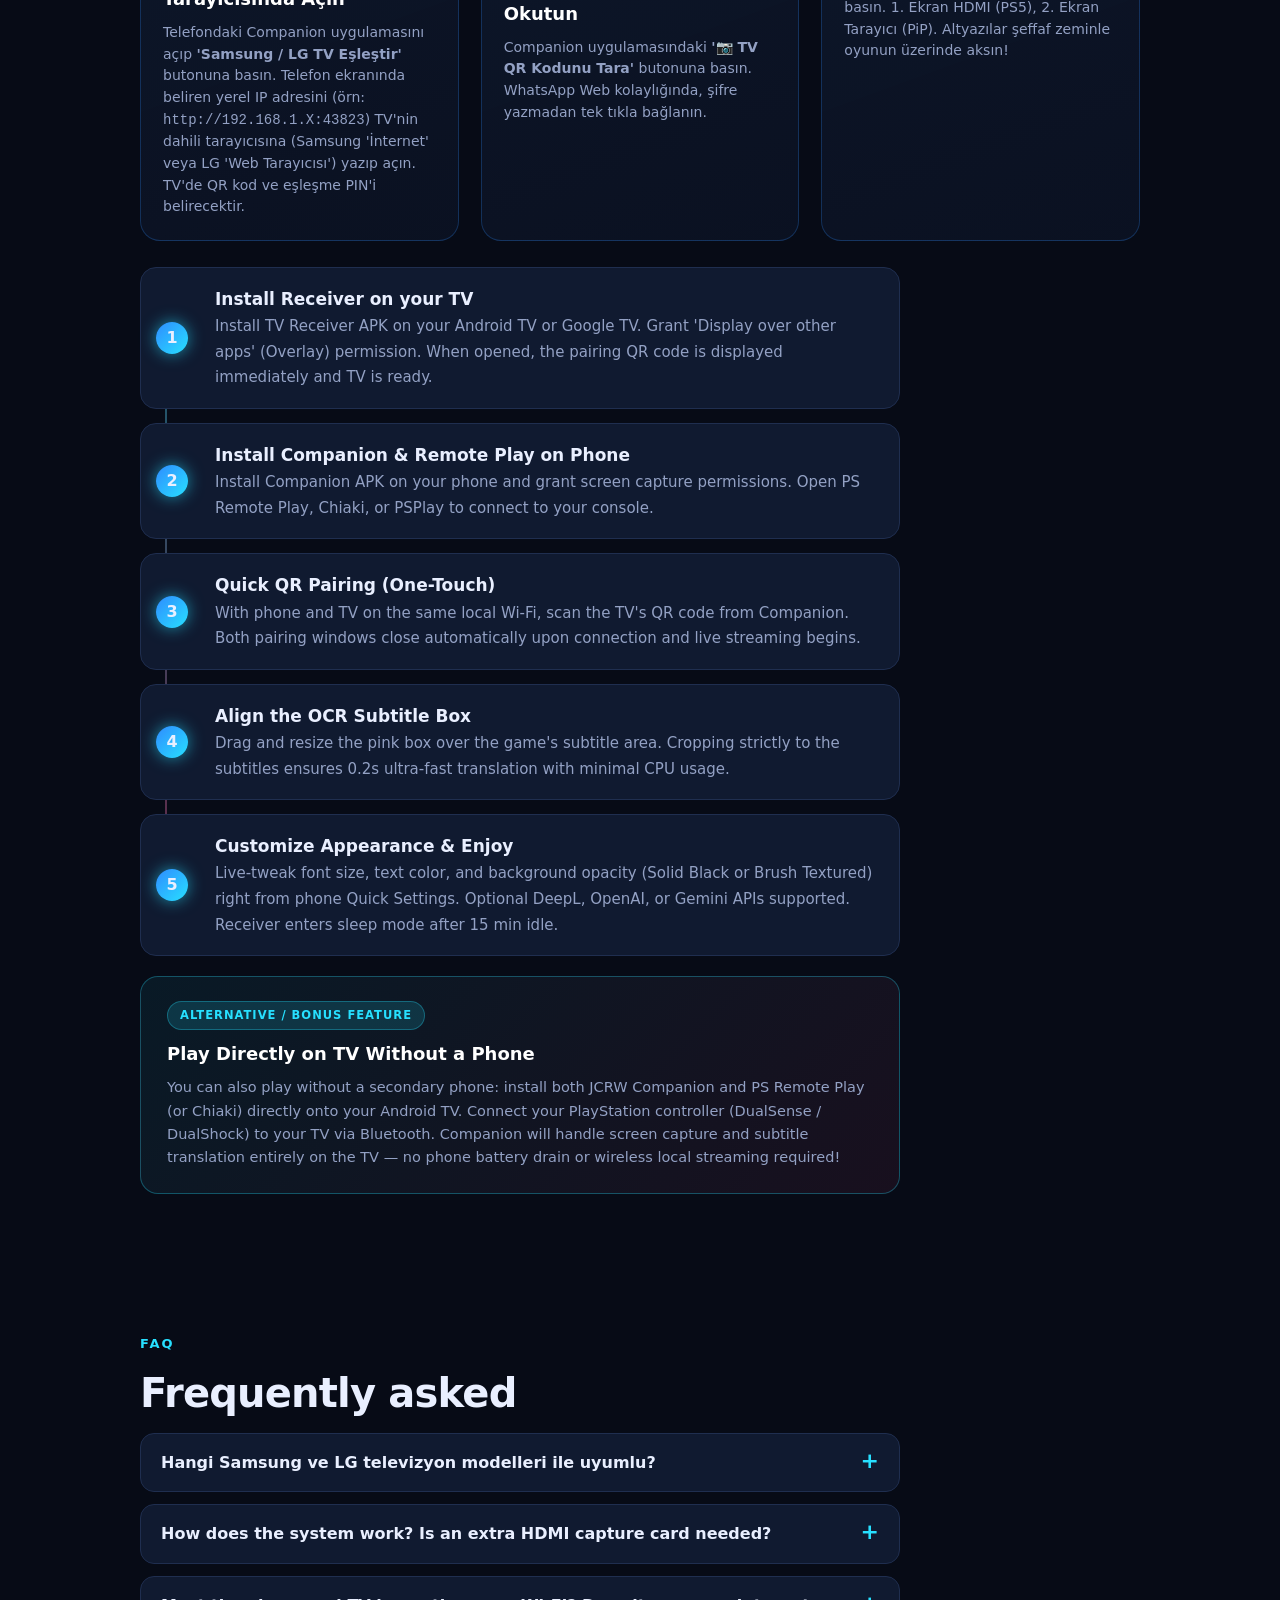
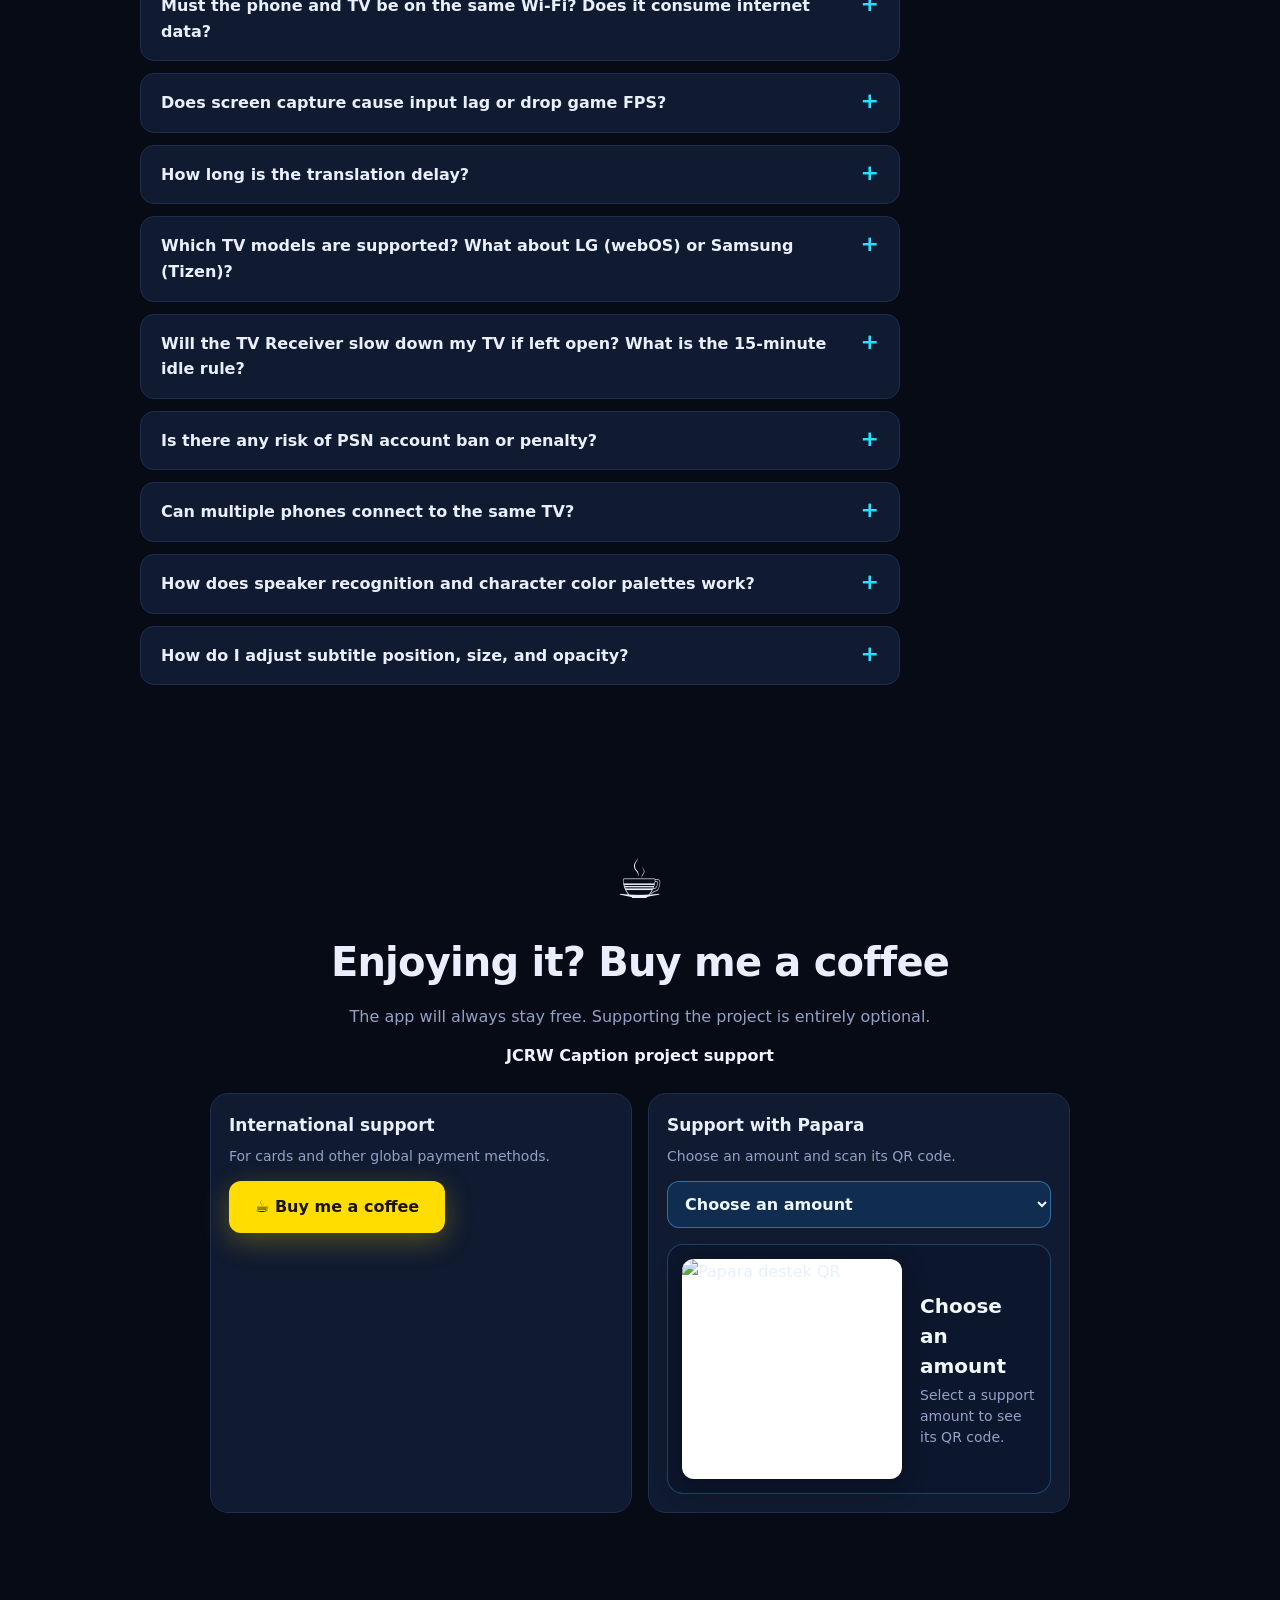
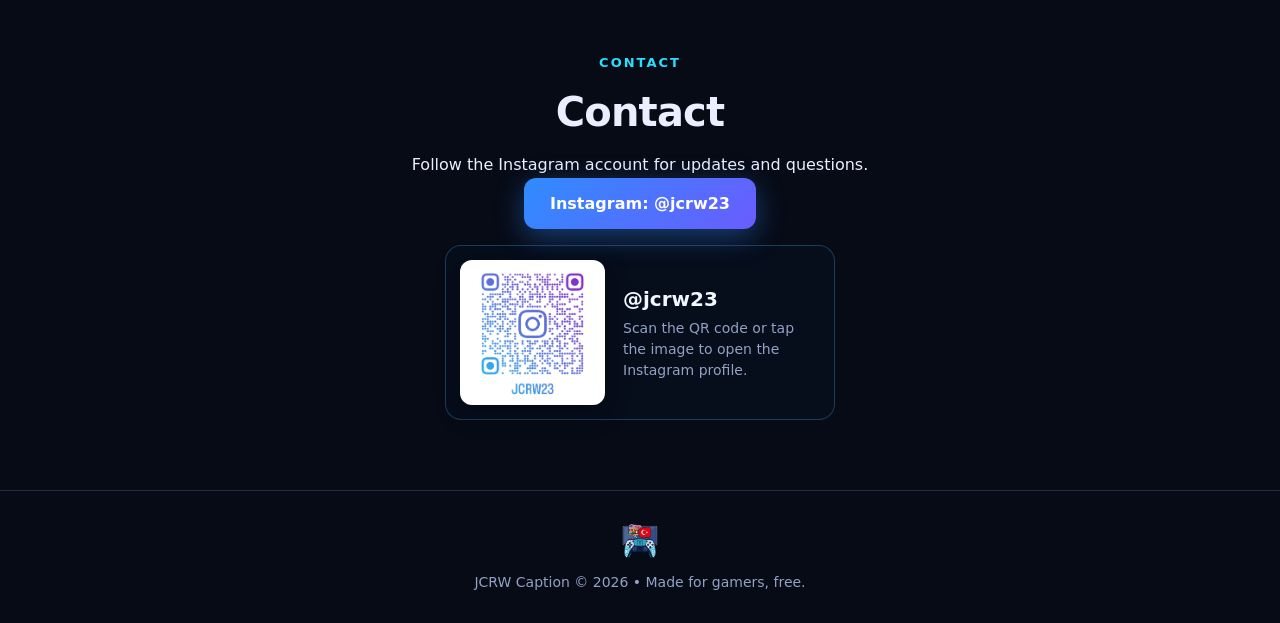
==== commit 78cda2de: "Update Companion and Phone floating icons to new Kayı logo in index.html" ====
--- a/index.html
+++ b/index.html
@@ -556,7 +556,7 @@
           <div class="cap"><span class="o" id="demoO"></span><span class="t caret" id="demoT"></span></div>
         </div>
       </div>
-      <img class="phone-float" alt="Phone" src="[data-uri]">
+      <img class="phone-float" alt="Phone" src="app_logo.png">
     </div>
   </div>
   <div class="ticker"><div class="track" id="track"></div></div>
@@ -672,7 +672,7 @@
     </div>
     <div class="grid">
       <div class="card reveal">
-        <div class="dl"><img alt="Sender" src="[data-uri]"><div><div class="tag" data-i18n="d1_tag">Telefon</div><h3 data-i18n="d1_h">Verici (Companion)</h3><span class="ver" data-ver></span></div></div>
+        <div class="dl"><img alt="Sender" src="app_logo.png"><div><div class="tag" data-i18n="d1_tag">Telefon</div><h3 data-i18n="d1_h">Verici (Companion)</h3><span class="ver" data-ver></span></div></div>
         <p data-i18n="d1_p">Altyazıyı yakalar, çevirir ve TV'ye gönderir.</p>
         <!-- TODO: Verici APK indirme linki -->
         <a class="btn" id="dlMobile" href="#" target="_blank" rel="noopener" data-i18n="d1_b">⬇ Verici APK'yı indir</a>
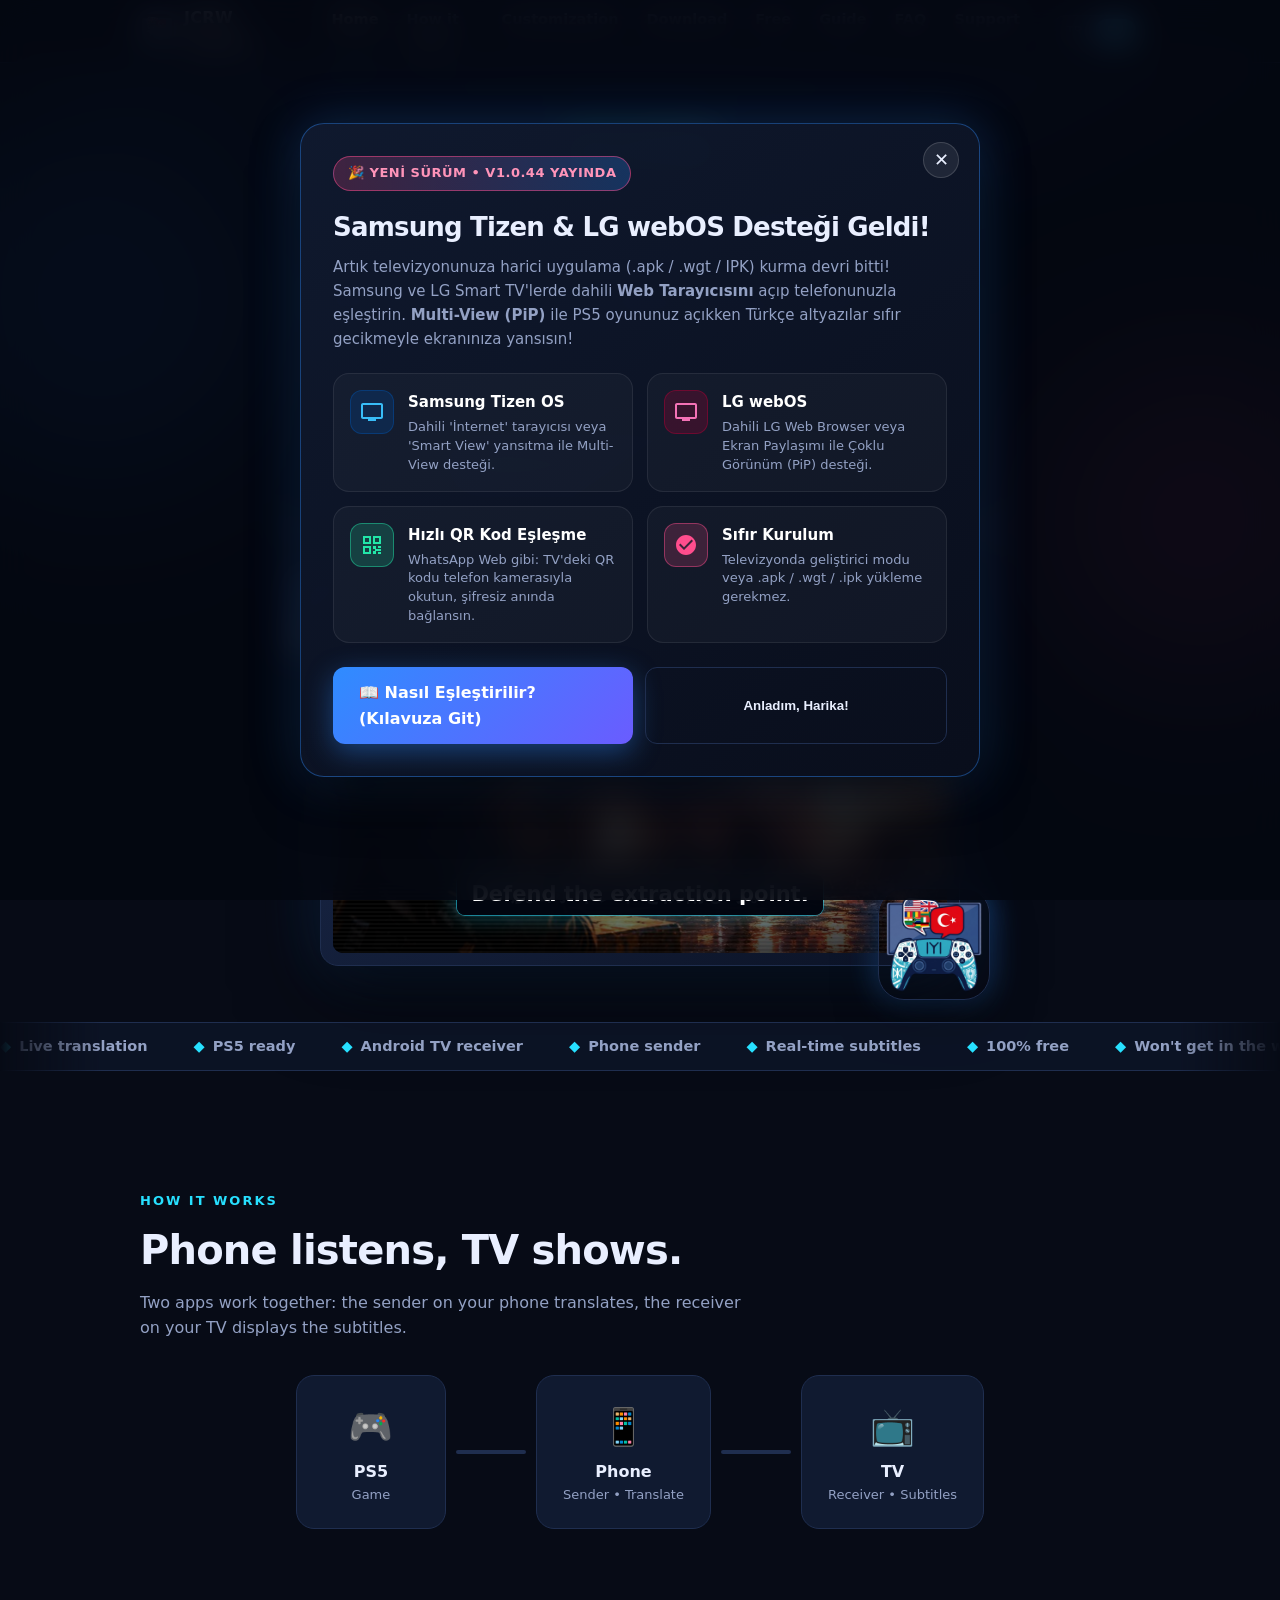
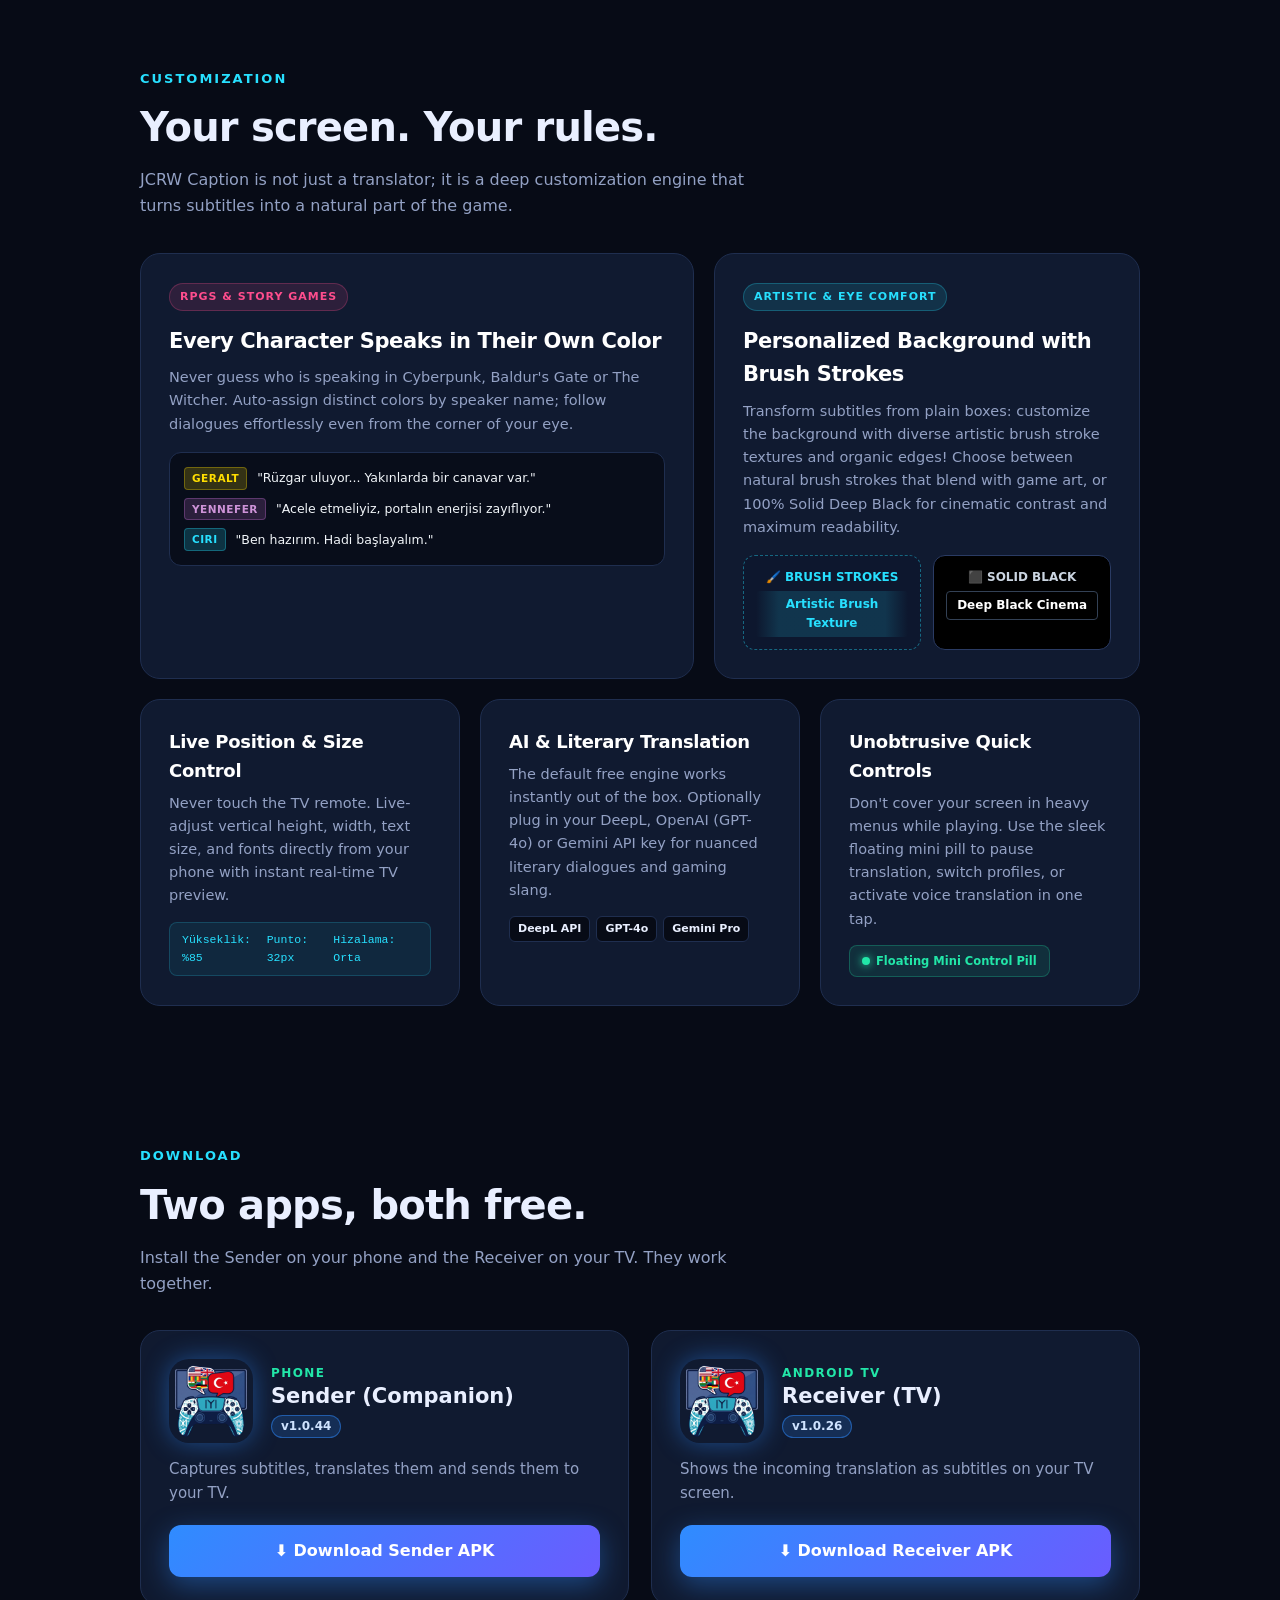
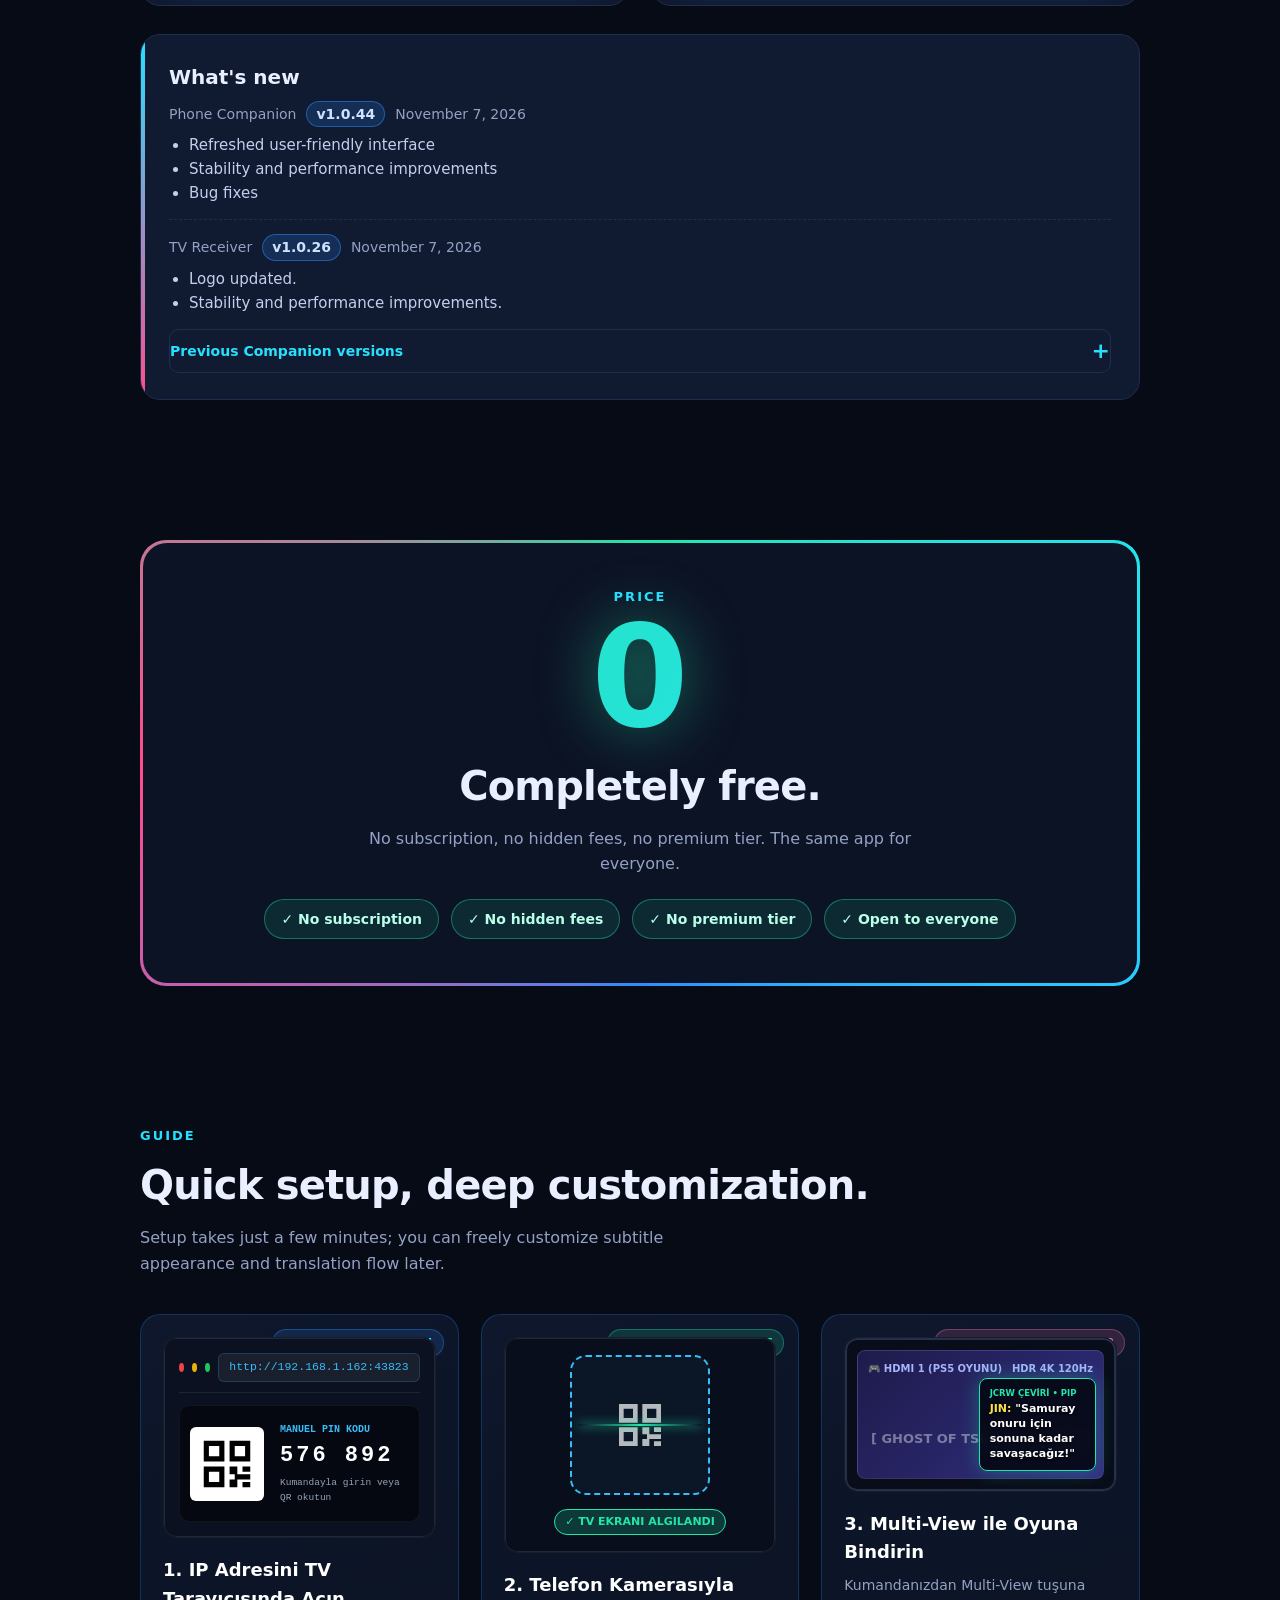
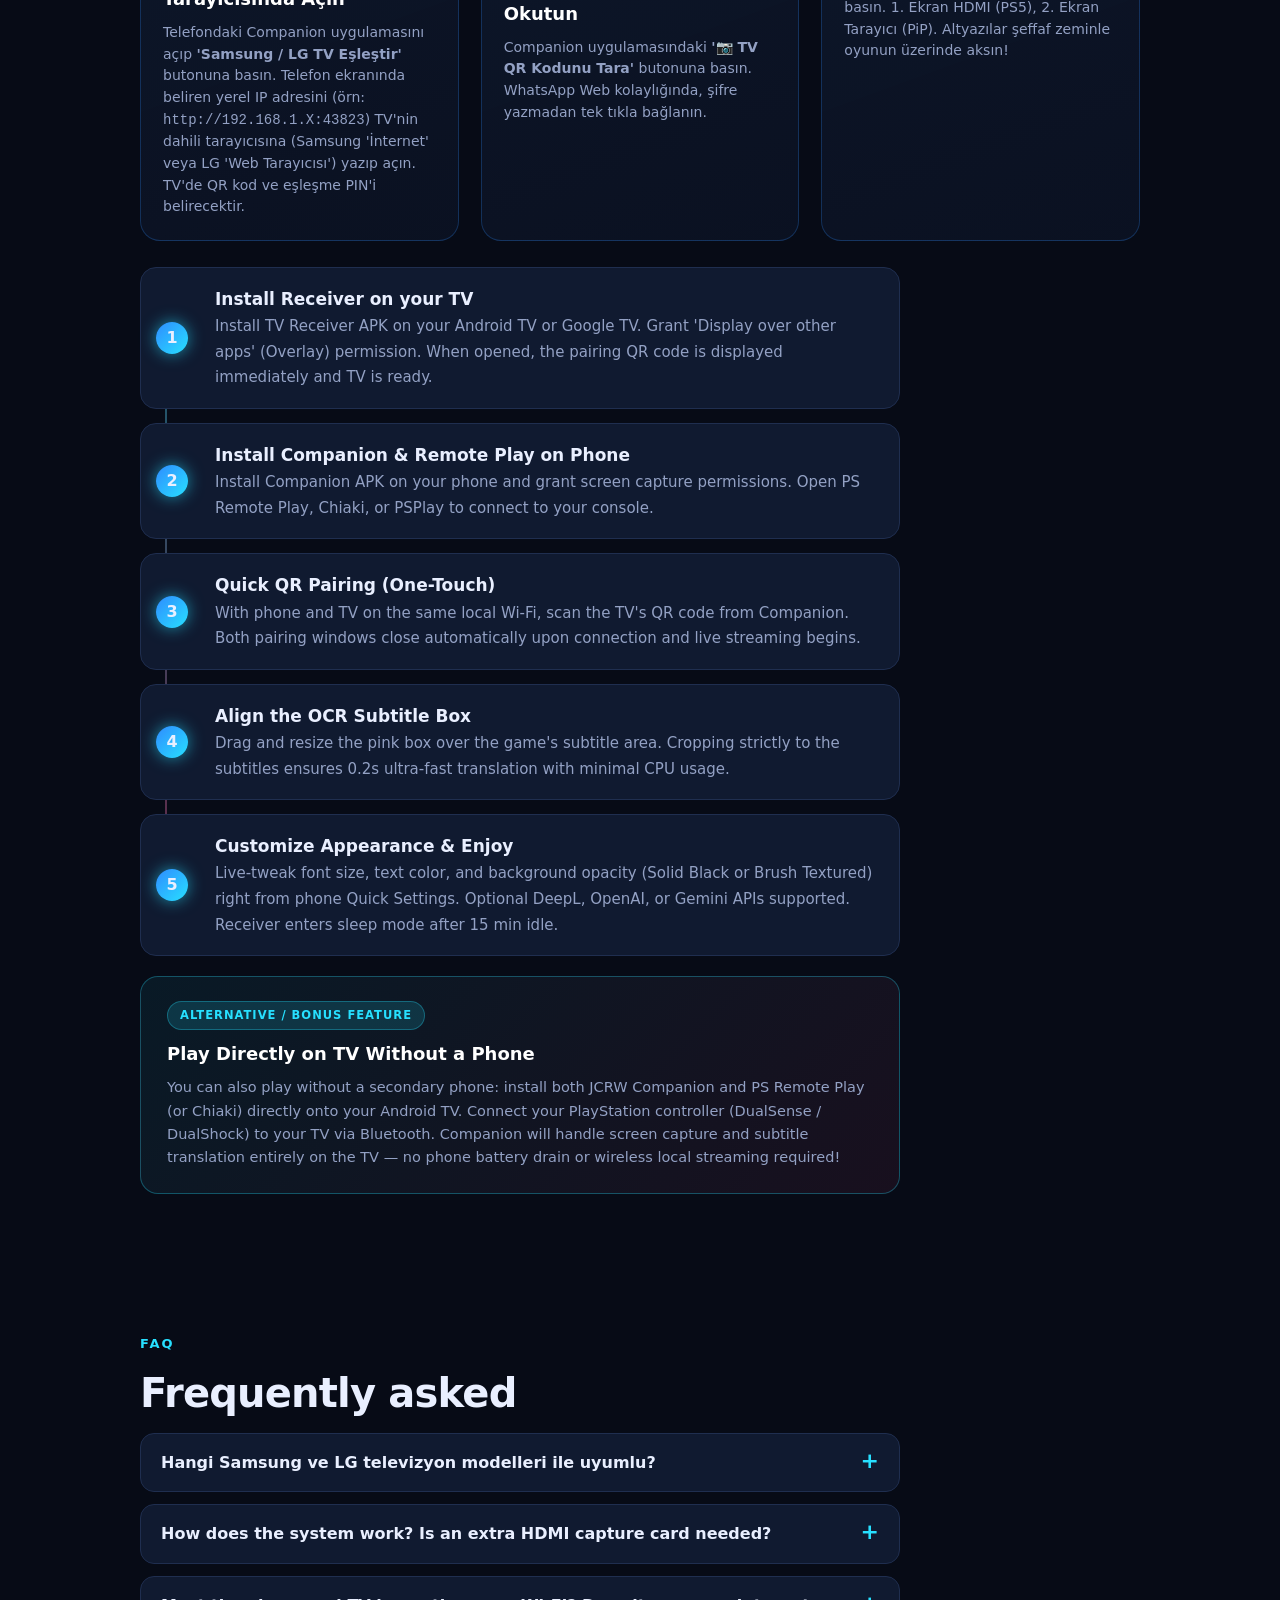
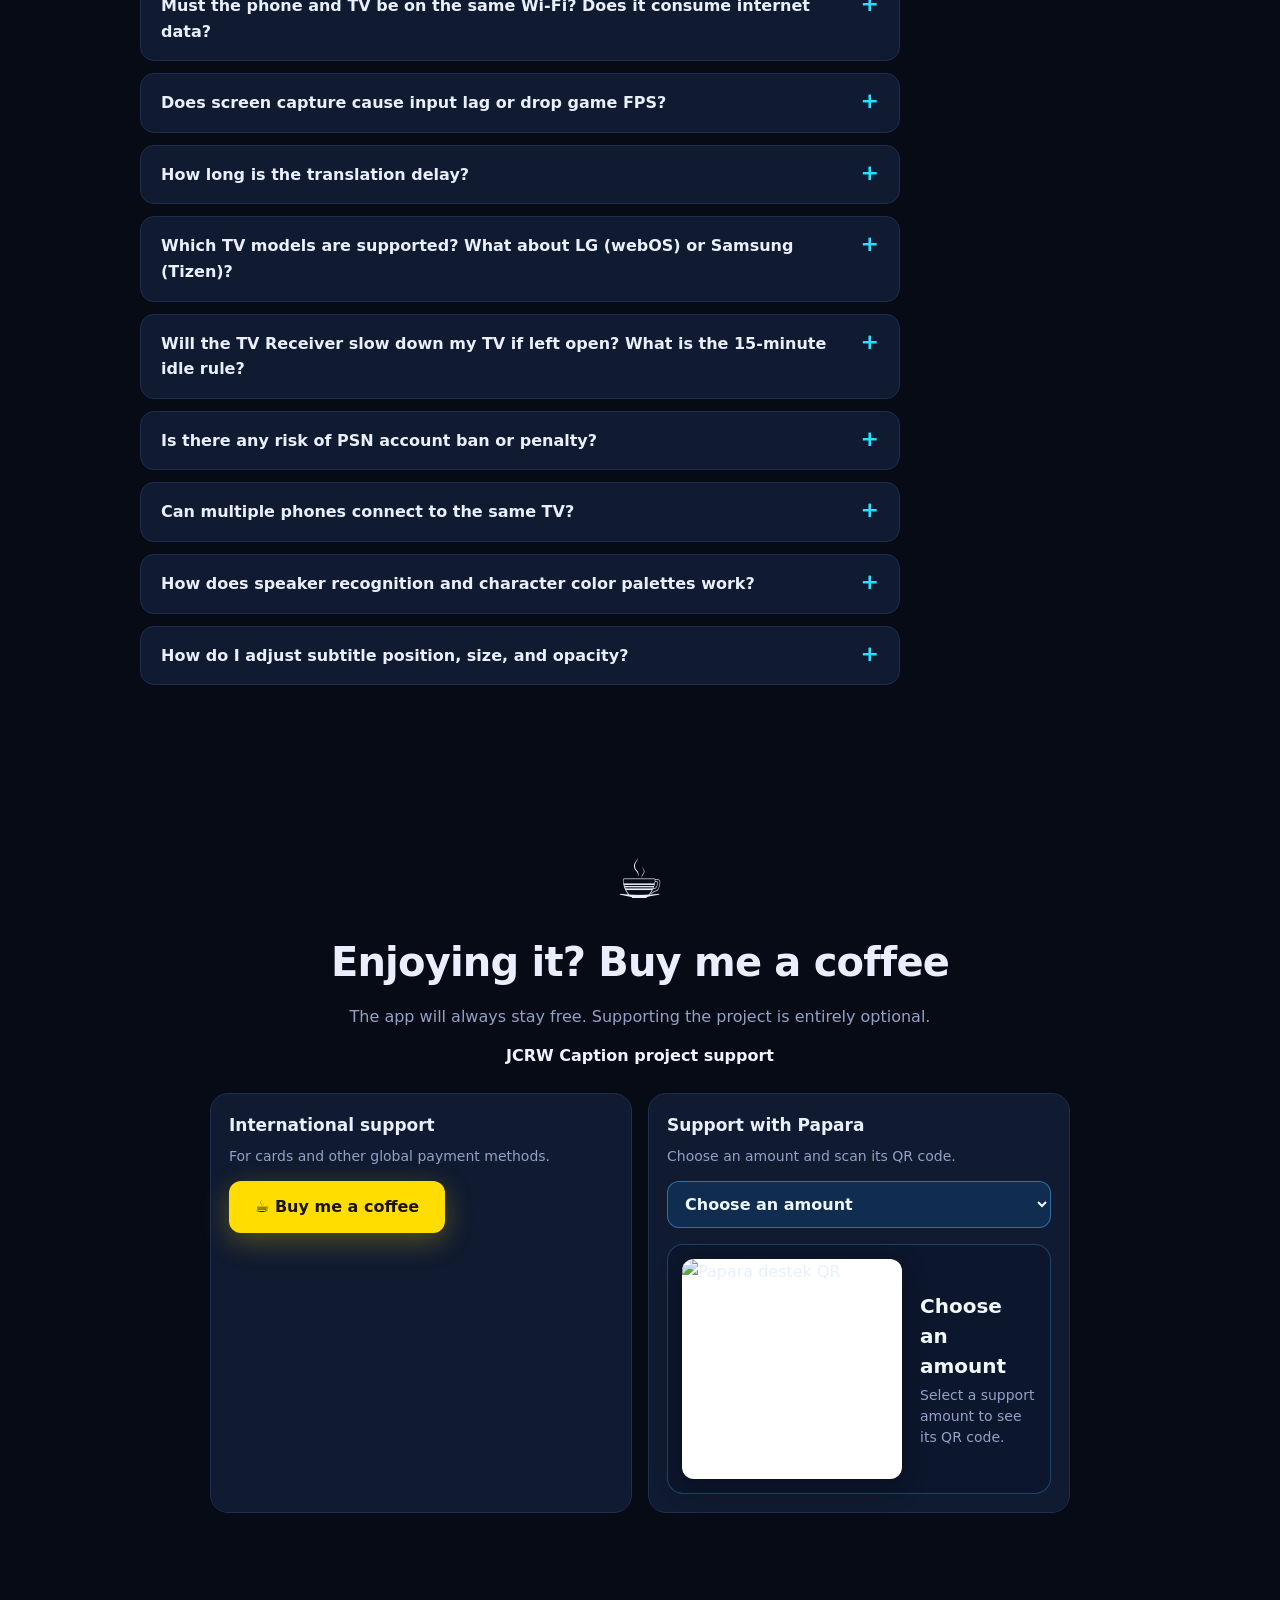
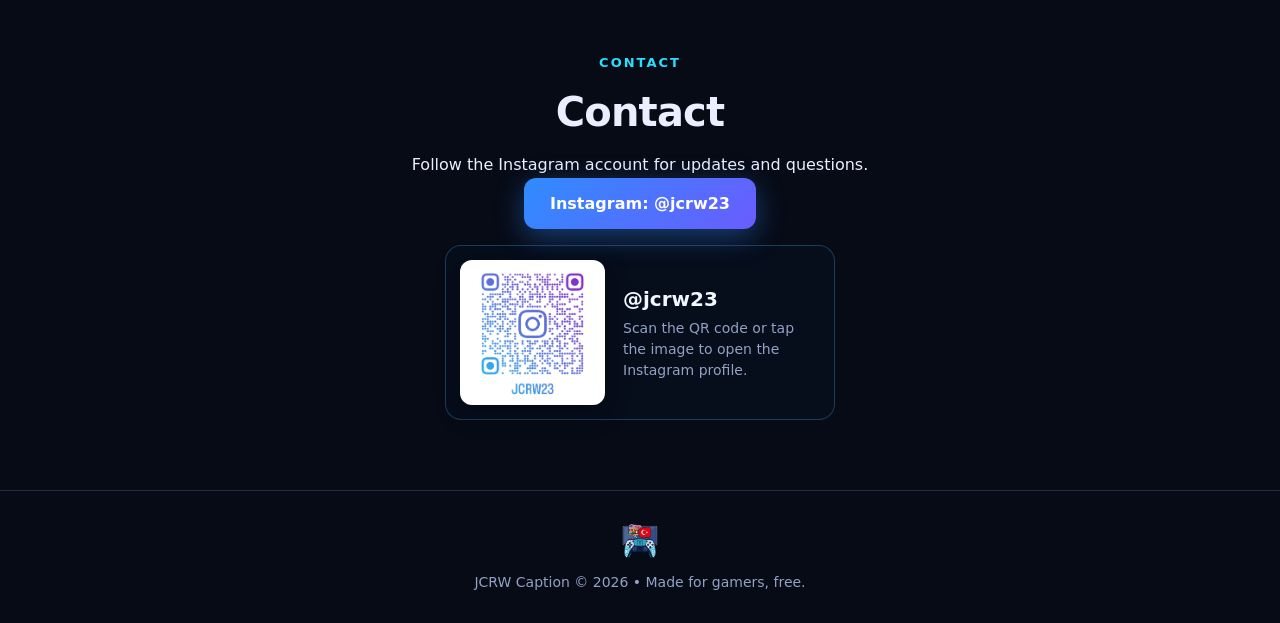
==== commit cb08e277: "Update receiver changelog note to simple 'Logo guncellendi'" ====
--- a/index.html
+++ b/index.html
@@ -1081,7 +1081,7 @@
     tv:"https://github.com/jacarew/jcrw-caption/releases/download/v1.0.44/jcrw-tv-receiver-1.0.26-universal.apk"
   };
   /* version.json okunamazsa (ör. dosyayı çift tıklayıp açınca) gösterilecek yedek */
-  var VER={"versionCode": 44, "versionName": "1.0.44", "receiverVersion": "1.0.26", "date": "2026-11-07", "notes": {"tr": ["Yenilenmiş kullanıcı dostu arayüz", "Kararlılık ve performans artışı", "Bug fix"], "en": ["Refreshed user-friendly interface", "Stability and performance improvements", "Bug fixes"]}, "sender": "https://github.com/jacarew/jcrw-caption/releases/download/v1.0.44/app-companion-1.0.44-release.apk", "receiver": "https://github.com/jacarew/jcrw-caption/releases/download/v1.0.44/jcrw-tv-receiver-1.0.26-universal.apk"};
+  var VER={"versionCode": 44, "versionName": "1.0.44", "receiverVersion": "1.0.26", "date": "2026-11-07", "notes": {"tr": ["Yenilenmiş kullanıcı dostu arayüz", "Kararlılık ve performans artışı", "Bug fix"], "en": ["Refreshed user-friendly interface", "Stability and performance improvements", "Bug fixes"]}, "receiverNotes": {"tr": ["Logo güncellendi.", "Kararlılık ve görsel sunum iyileştirildi."], "en": ["Logo updated.", "Stability and performance improvements."]}, "sender": "https://github.com/jacarew/jcrw-caption/releases/download/v1.0.44/app-companion-1.0.44-release.apk", "receiver": "https://github.com/jacarew/jcrw-caption/releases/download/v1.0.44/jcrw-tv-receiver-1.0.26-universal.apk"};
 
   function pick(n){var v=n&&(n[lang]||n.en||n.tr||n);return Array.isArray(v)?v:(v?[v]:[]);}
   function fmt(d){try{return new Date(d).toLocaleDateString(lang==="tr"?"tr-TR":"en-US",{day:"numeric",month:"long",year:"numeric"});}catch(e){return d||"";}}
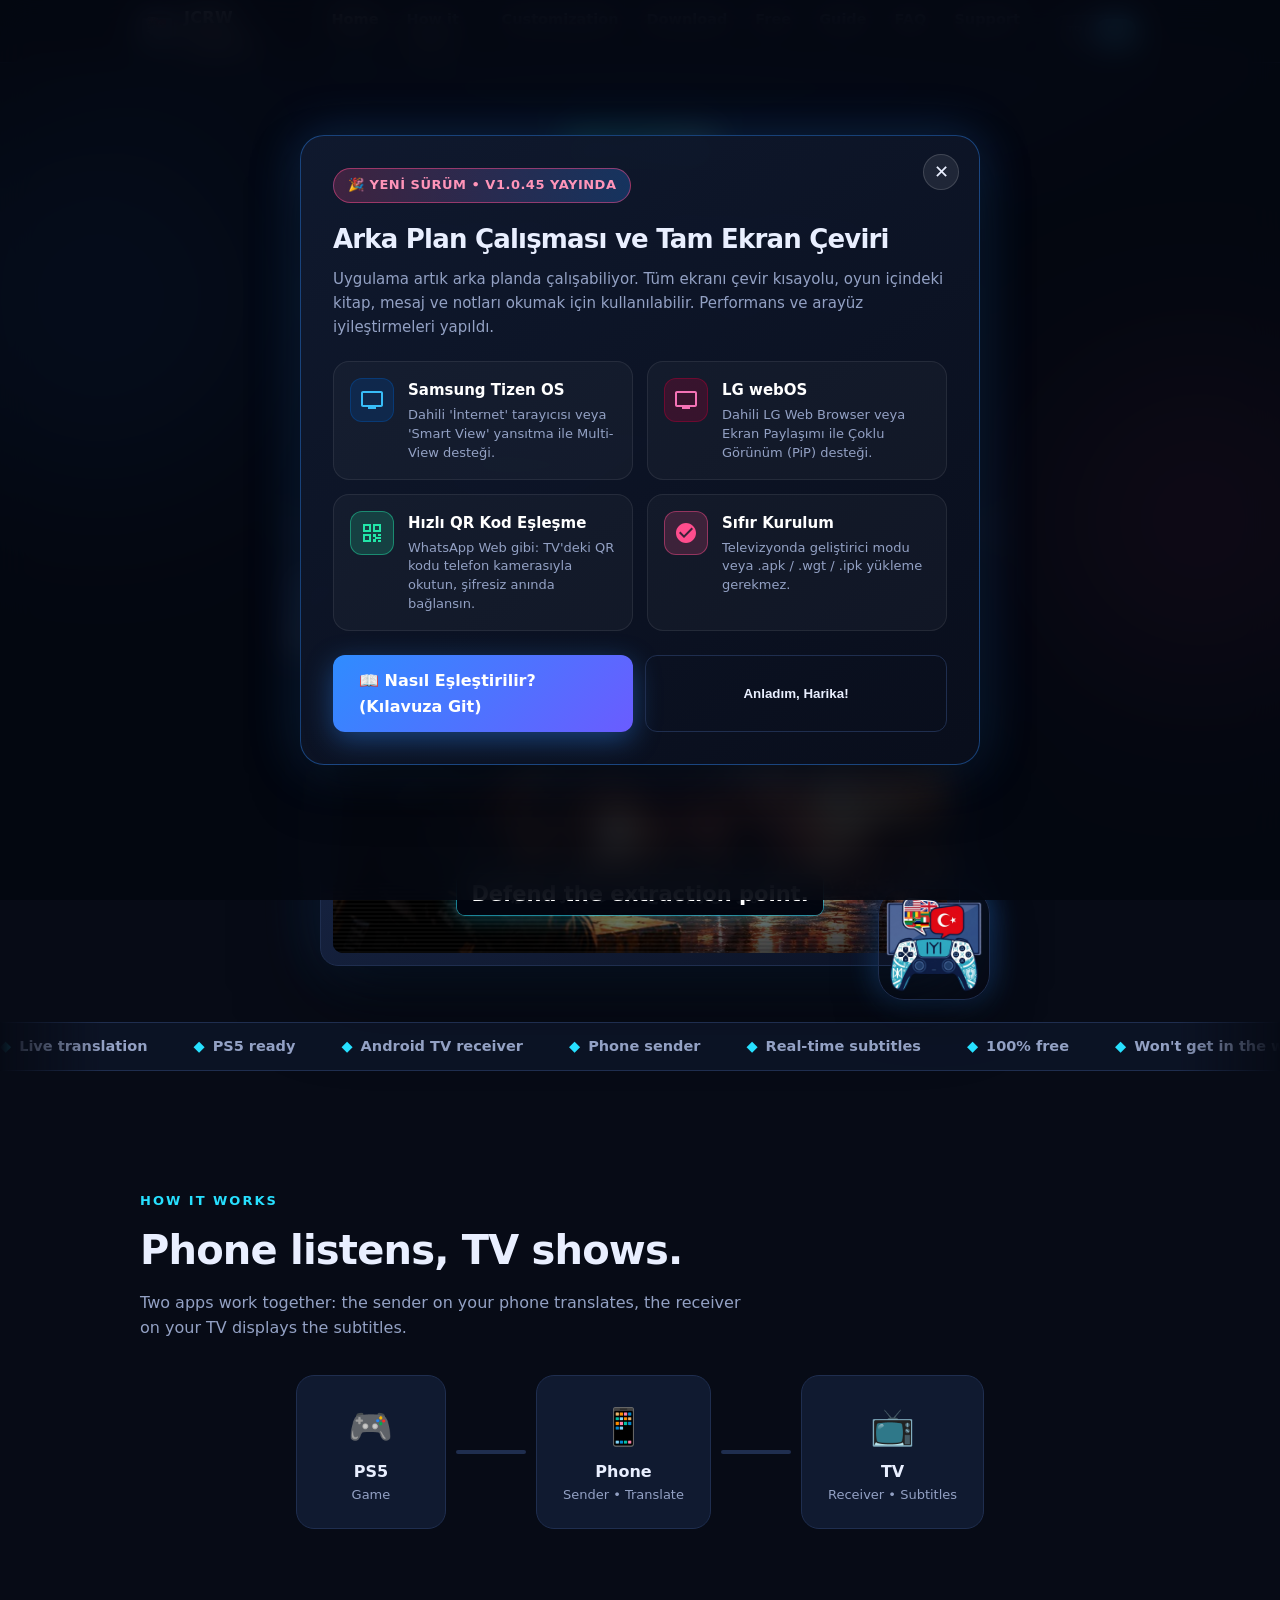
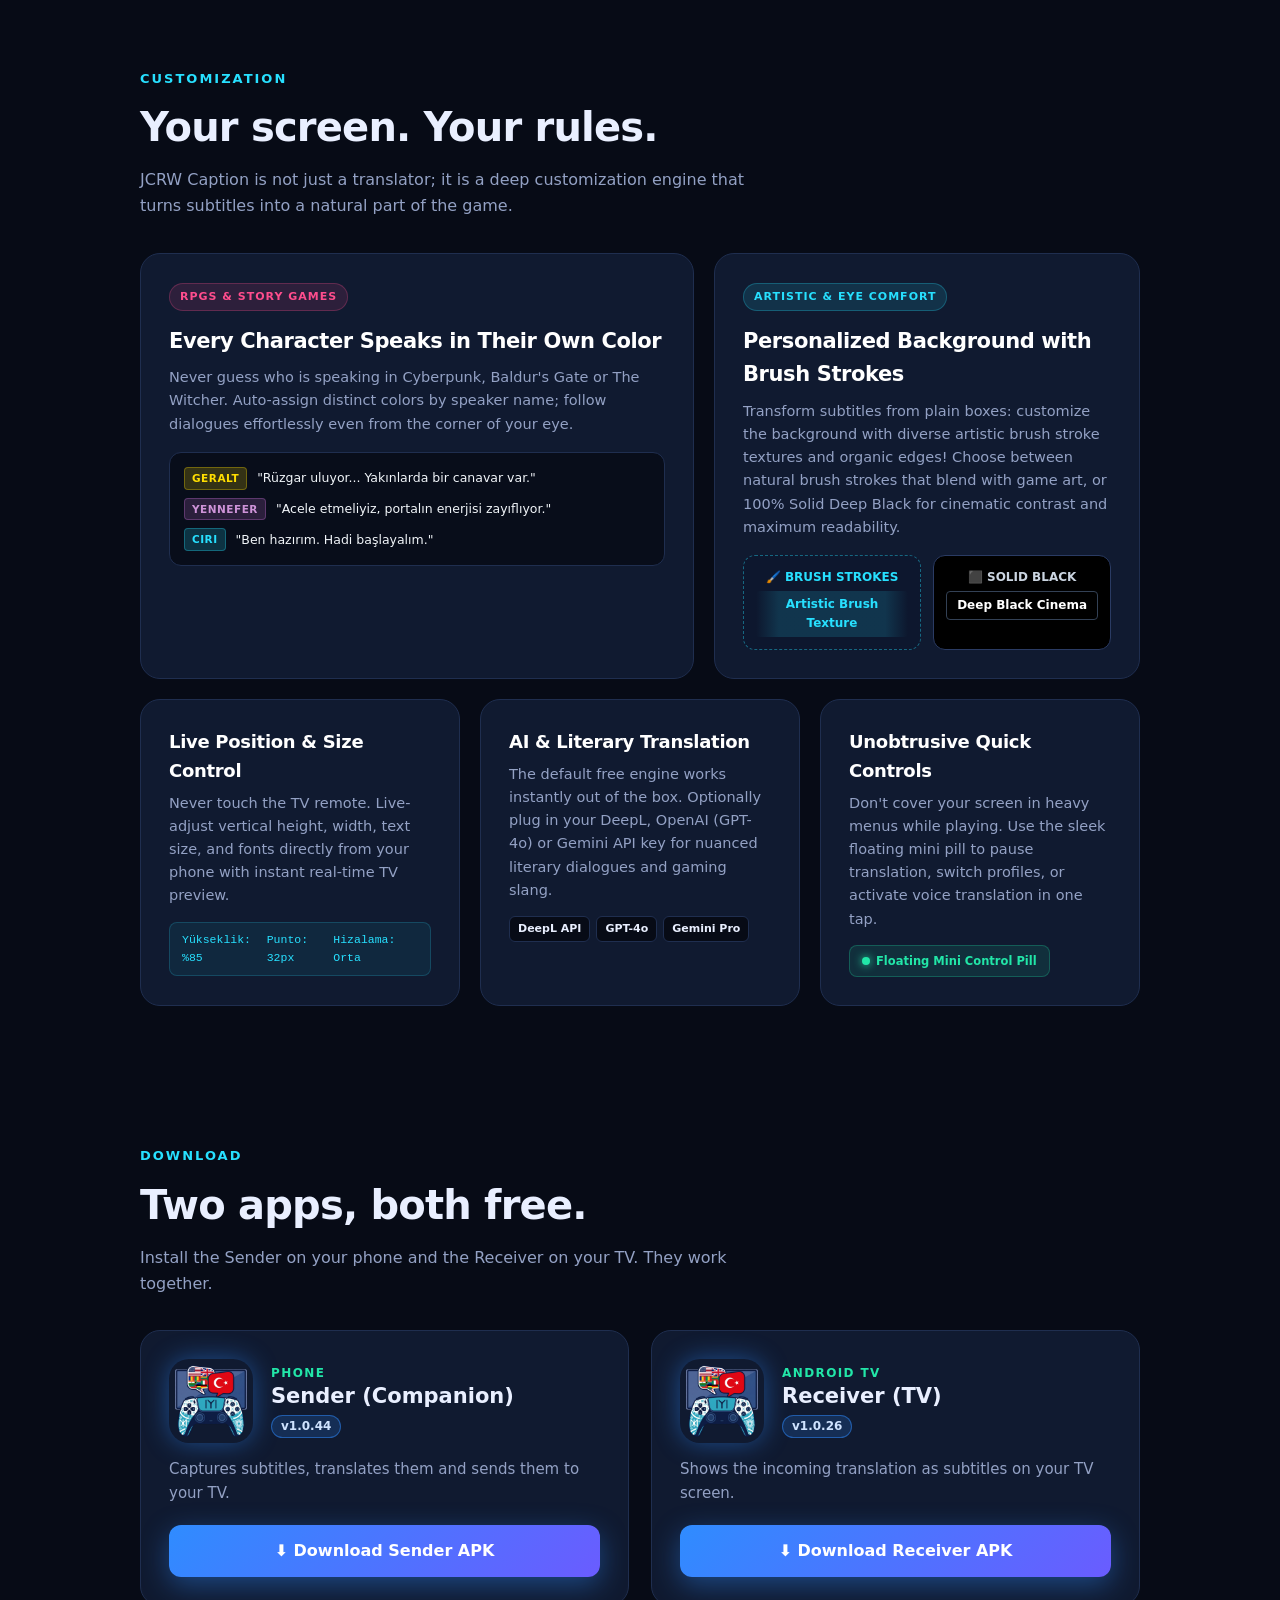
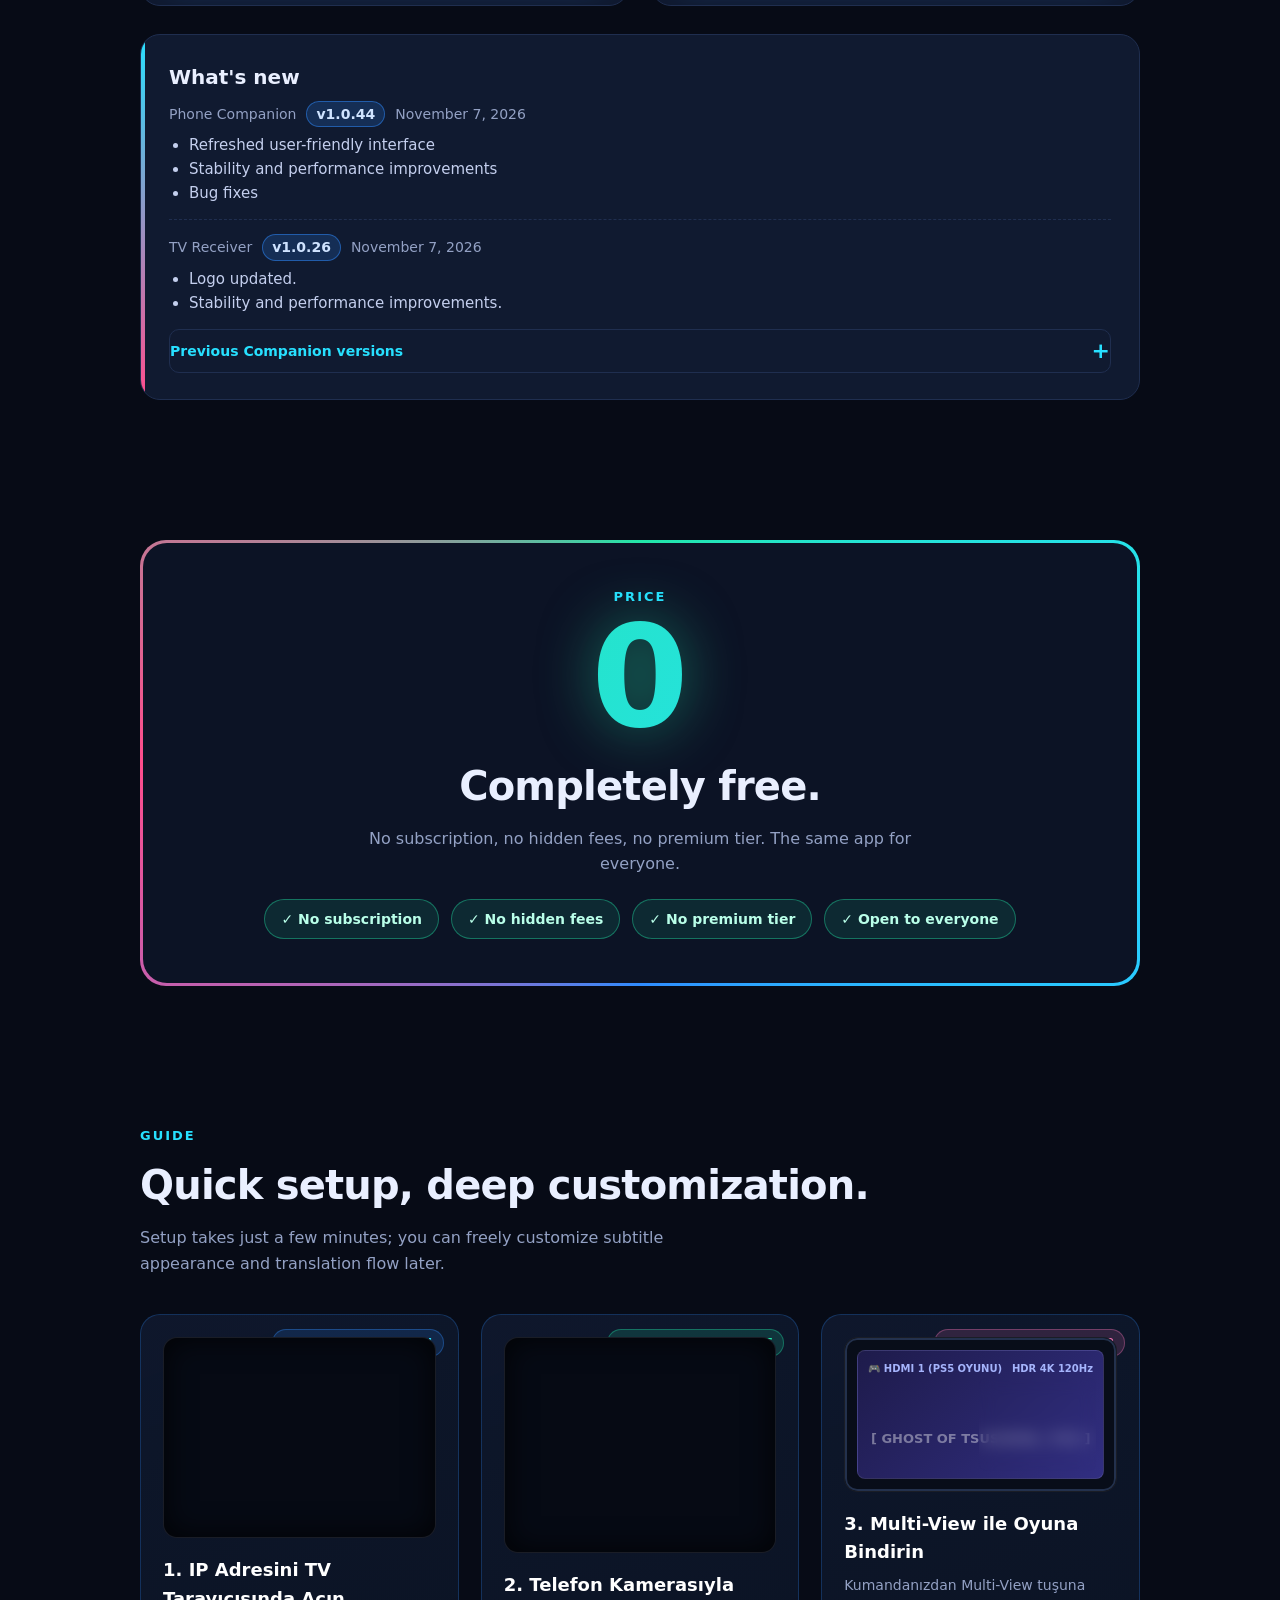
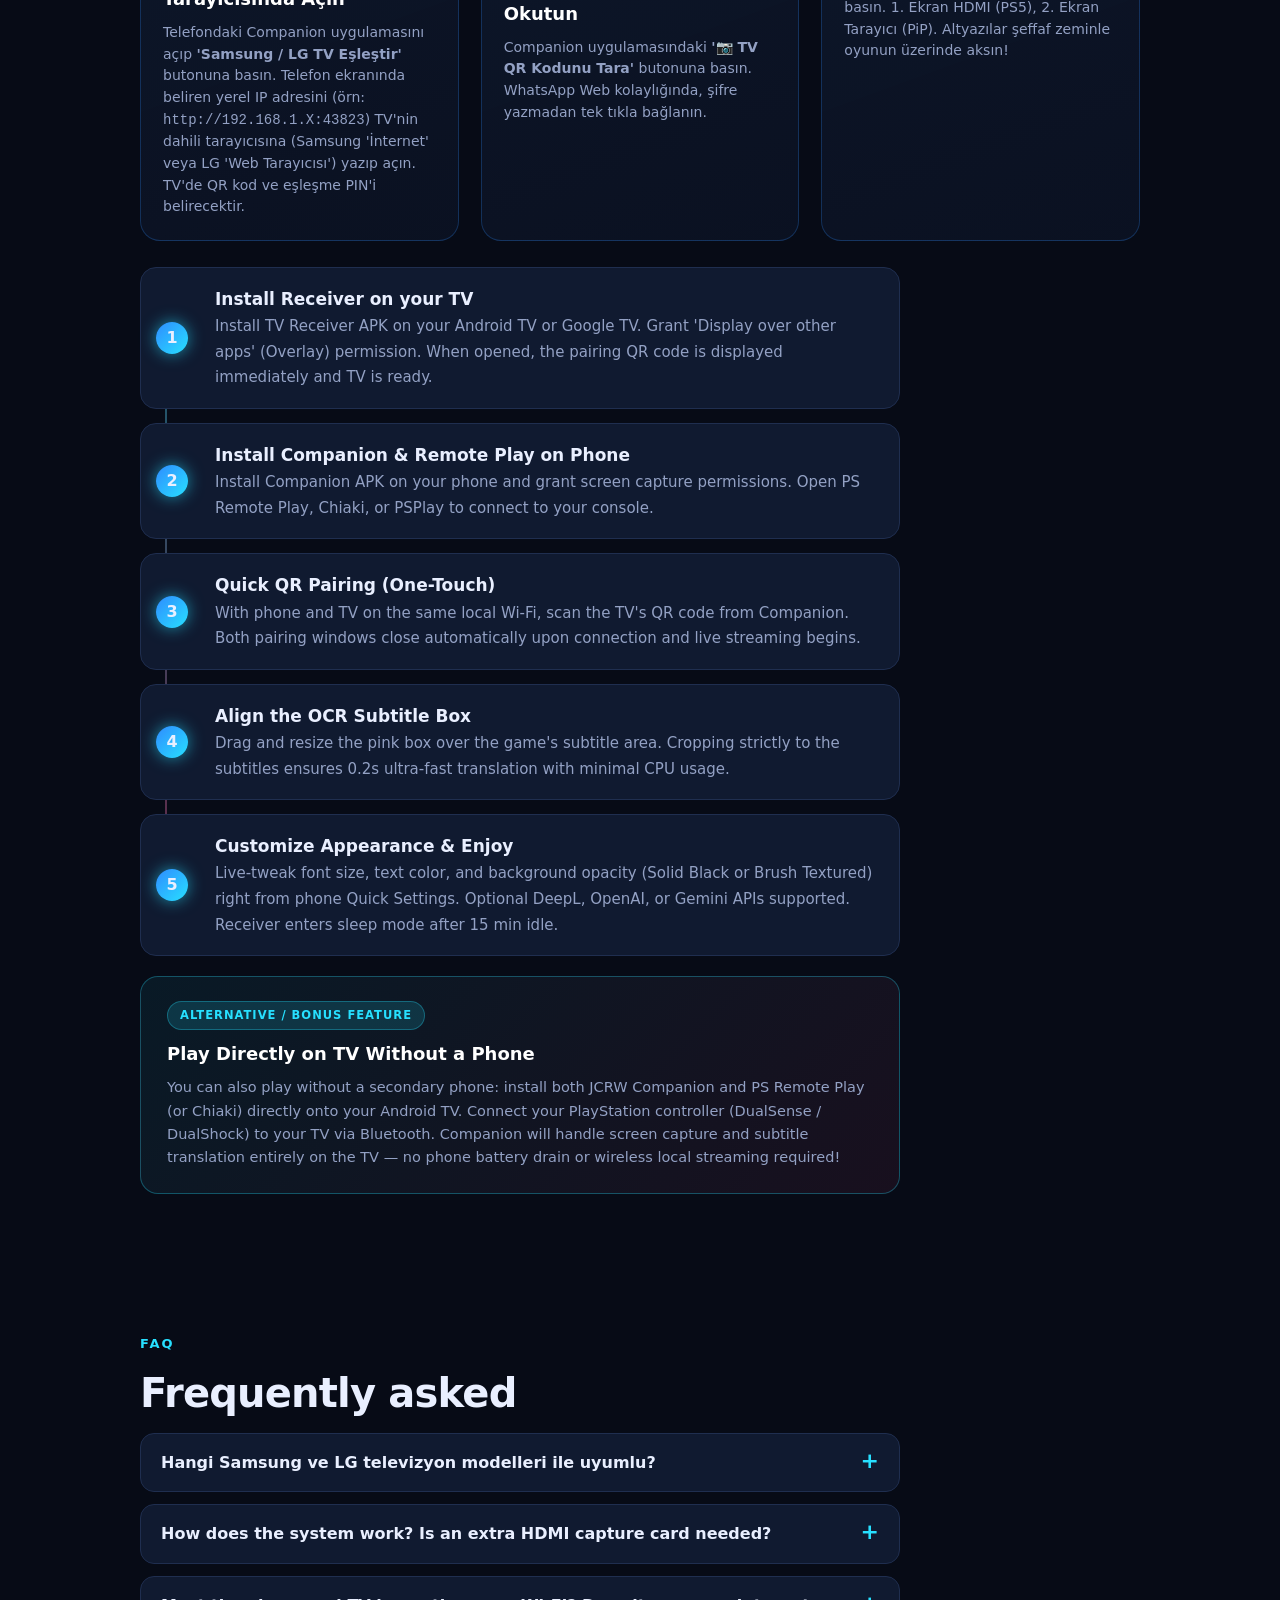
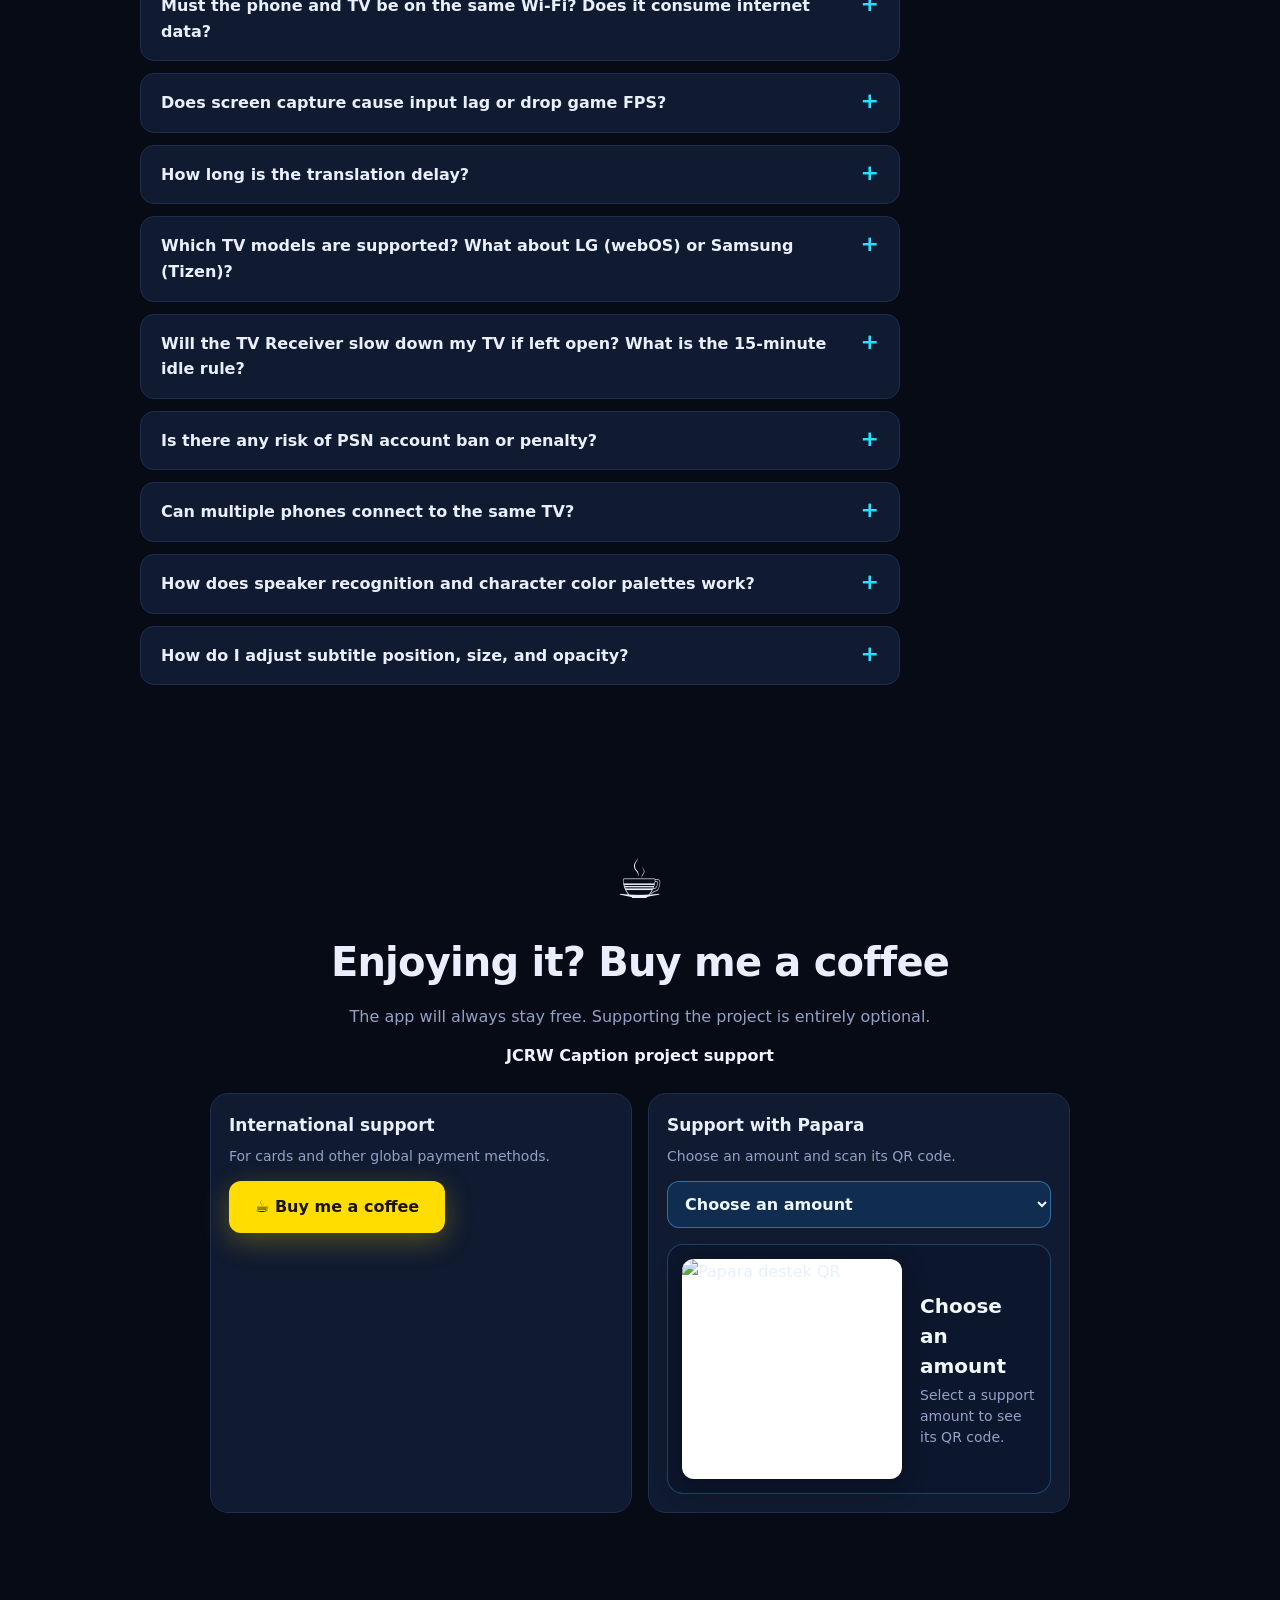
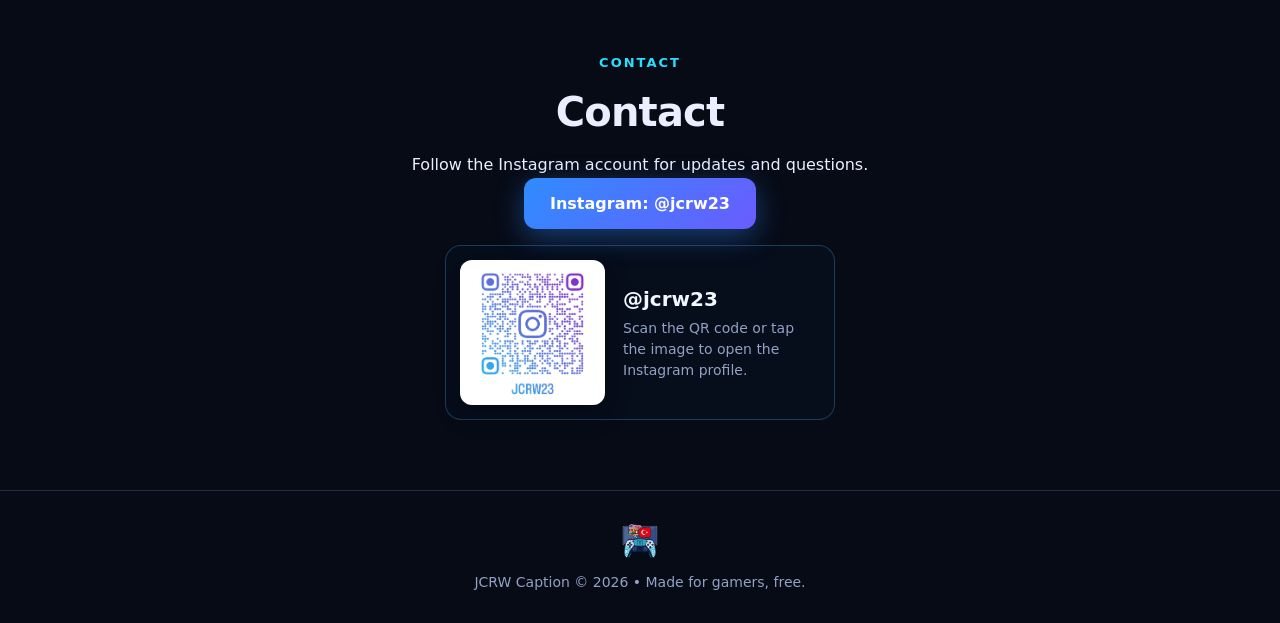
==== commit ca4350e3: "Update Companion 1.0.45 website release info" ====
--- a/index.html
+++ b/index.html
@@ -897,12 +897,12 @@
 <div id="promoModal" class="modal-overlay" role="dialog" aria-modal="true">
   <div class="modal-card">
     <button class="modal-close" id="promoClose" aria-label="Kapat">✕</button>
-    <div class="promo-badge">🎉 YENİ SÜRÜM • v1.0.44 YAYINDA</div>
-    <h2 class="promo-title">Samsung Tizen & LG webOS Desteği Geldi!</h2>
+    <div class="promo-badge">🎉 YENİ SÜRÜM • v1.0.45 YAYINDA</div>
+    <h2 class="promo-title">Arka Plan Çalışması ve Tam Ekran Çeviri</h2>
     <p class="promo-desc">
-      Artık televizyonunuza harici uygulama (.apk / .wgt / IPK) kurma devri bitti!
-      Samsung ve LG Smart TV'lerde dahili <b>Web Tarayıcısını</b> açıp telefonunuzla eşleştirin.
-      <b>Multi-View (PiP)</b> ile PS5 oyununuz açıkken Türkçe altyazılar sıfır gecikmeyle ekranınıza yansısın!
+      Uygulama artık arka planda çalışabiliyor.
+      Tüm ekranı çevir kısayolu, oyun içindeki kitap, mesaj ve notları okumak için kullanılabilir.
+      Performans ve arayüz iyileştirmeleri yapıldı.
     </p>
     <div class="promo-grid">
       <div class="promo-item">
@@ -973,7 +973,7 @@
       </span>
     </div>
     <div class="modal-actions">
-      <a href="https://github.com/jacarew/jcrw-caption/releases/download/v1.0.44/jcrw-tv-receiver-1.0.26-universal.apk" download="jcrw-tv-receiver-1.0.26-universal.apk" class="btn" id="warnDownloadTvBtn" style="background: #2563eb;">✅ Evet, Android TV İndir</a>
+      <a href="https://github.com/jacarew/jcrw-caption/releases/download/v1.0.45/jcrw-tv-receiver-1.0.26-universal.apk" download="jcrw-tv-receiver-1.0.26-universal.apk" class="btn" id="warnDownloadTvBtn" style="background: #2563eb;">✅ Evet, Android TV İndir</a>
       <a href="#download" class="btn" id="warnGoCompanionBtn" style="background: rgba(34, 230, 168, 0.2); border-color: var(--green); color: #fff;">📺 Samsung / LG Kullanıyorum</a>
       <button class="btn ghost" id="warnCancelBtn">İptal</button>
     </div>
@@ -1077,11 +1077,11 @@
   /* ---- GitHub kullanıcı adı / repo (APK'lar Releases'tan gelir) ---- */
   var GH="jacarew/jcrw-caption";
   var LINKS={
-    mobile:"https://github.com/jacarew/jcrw-caption/releases/download/v1.0.44/app-companion-1.0.44-release.apk",
-    tv:"https://github.com/jacarew/jcrw-caption/releases/download/v1.0.44/jcrw-tv-receiver-1.0.26-universal.apk"
+    mobile:"https://github.com/jacarew/jcrw-caption/releases/download/v1.0.45/app-companion-1.0.45-release.apk",
+    tv:"https://github.com/jacarew/jcrw-caption/releases/download/v1.0.45/jcrw-tv-receiver-1.0.26-universal.apk"
   };
   /* version.json okunamazsa (ör. dosyayı çift tıklayıp açınca) gösterilecek yedek */
-  var VER={"versionCode": 44, "versionName": "1.0.44", "receiverVersion": "1.0.26", "date": "2026-11-07", "notes": {"tr": ["Yenilenmiş kullanıcı dostu arayüz", "Kararlılık ve performans artışı", "Bug fix"], "en": ["Refreshed user-friendly interface", "Stability and performance improvements", "Bug fixes"]}, "receiverNotes": {"tr": ["Logo güncellendi.", "Kararlılık ve görsel sunum iyileştirildi."], "en": ["Logo updated.", "Stability and performance improvements."]}, "sender": "https://github.com/jacarew/jcrw-caption/releases/download/v1.0.44/app-companion-1.0.44-release.apk", "receiver": "https://github.com/jacarew/jcrw-caption/releases/download/v1.0.44/jcrw-tv-receiver-1.0.26-universal.apk"};
+  var VER={"versionCode": 44, "versionName": "1.0.45", "receiverVersion": "1.0.26", "date": "2026-11-07", "notes": {"tr": ["Yenilenmiş kullanıcı dostu arayüz", "Kararlılık ve performans artışı", "Bug fix"], "en": ["Refreshed user-friendly interface", "Stability and performance improvements", "Bug fixes"]}, "receiverNotes": {"tr": ["Logo güncellendi.", "Kararlılık ve görsel sunum iyileştirildi."], "en": ["Logo updated.", "Stability and performance improvements."]}, "sender": "https://github.com/jacarew/jcrw-caption/releases/download/v1.0.45/app-companion-1.0.45-release.apk", "receiver": "https://github.com/jacarew/jcrw-caption/releases/download/v1.0.45/jcrw-tv-receiver-1.0.26-universal.apk"};
 
   function pick(n){var v=n&&(n[lang]||n.en||n.tr||n);return Array.isArray(v)?v:(v?[v]:[]);}
   function fmt(d){try{return new Date(d).toLocaleDateString(lang==="tr"?"tr-TR":"en-US",{day:"numeric",month:"long",year:"numeric"});}catch(e){return d||"";}}
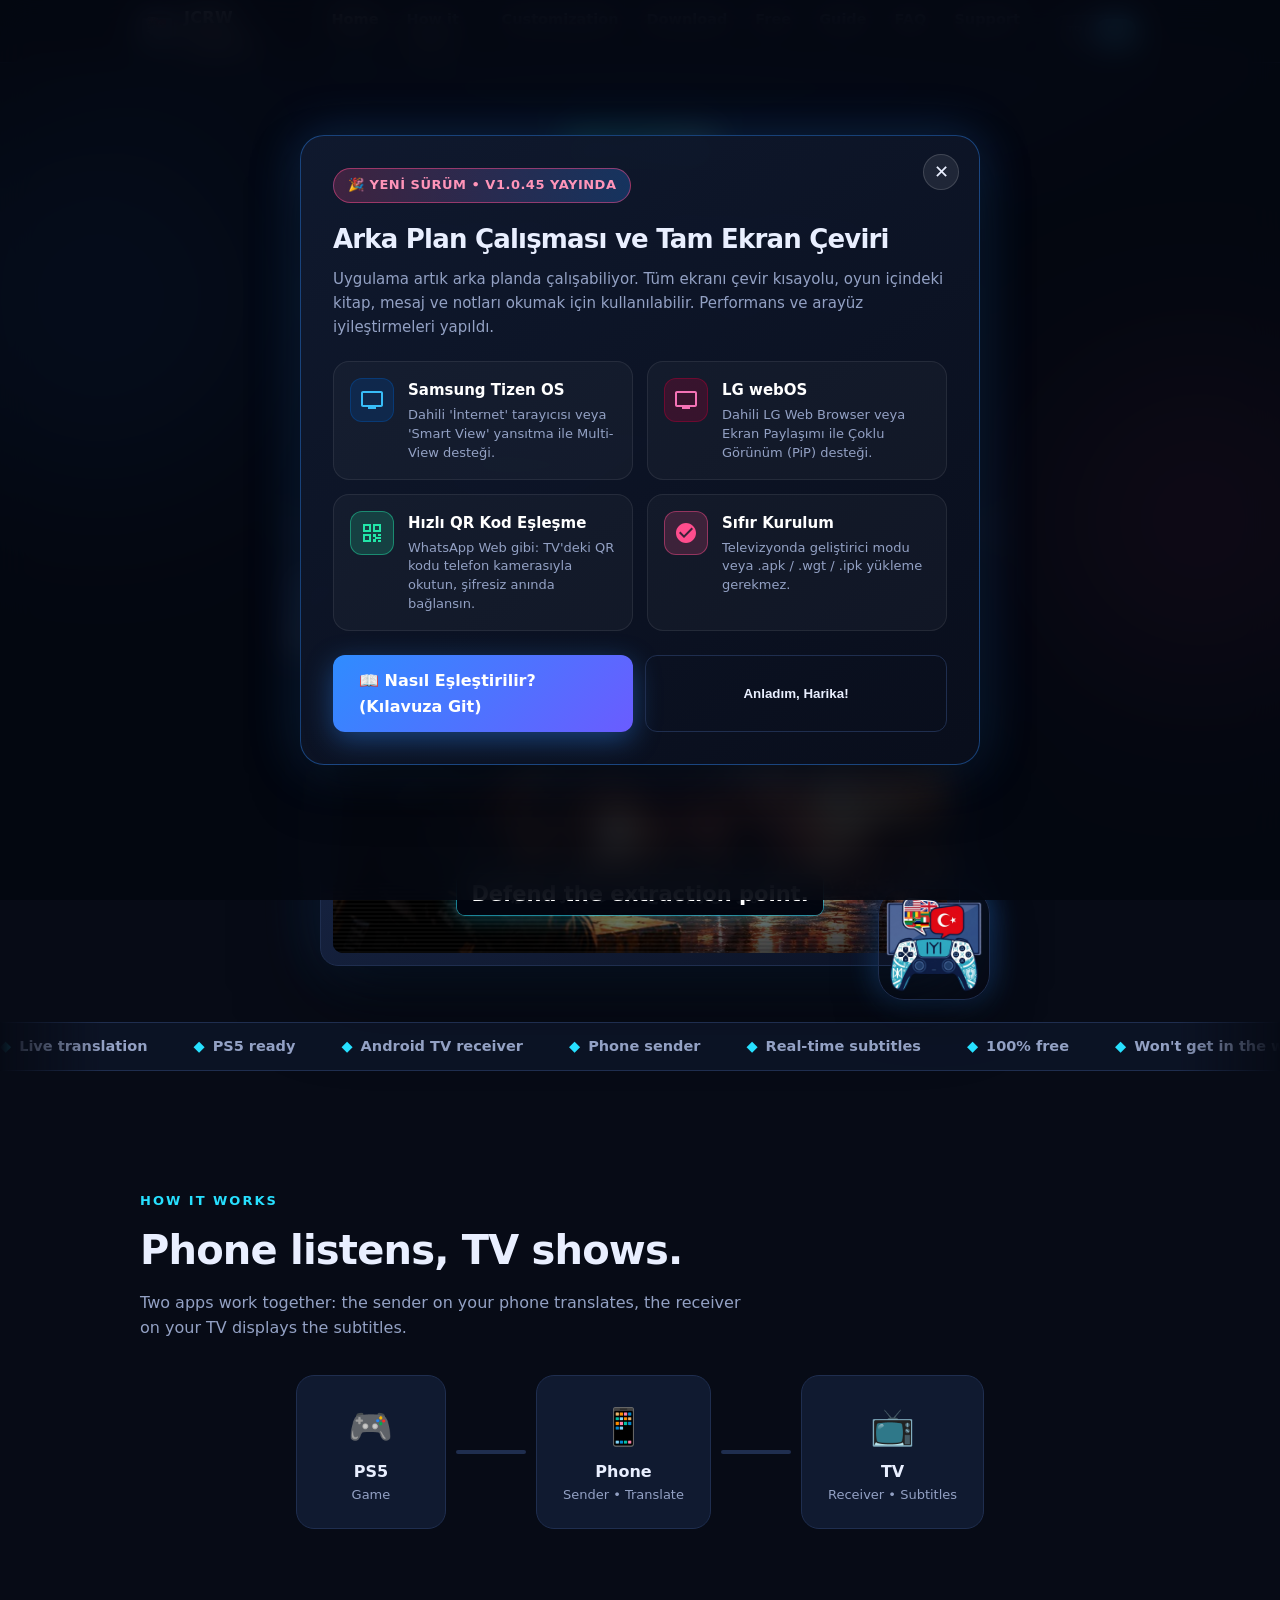
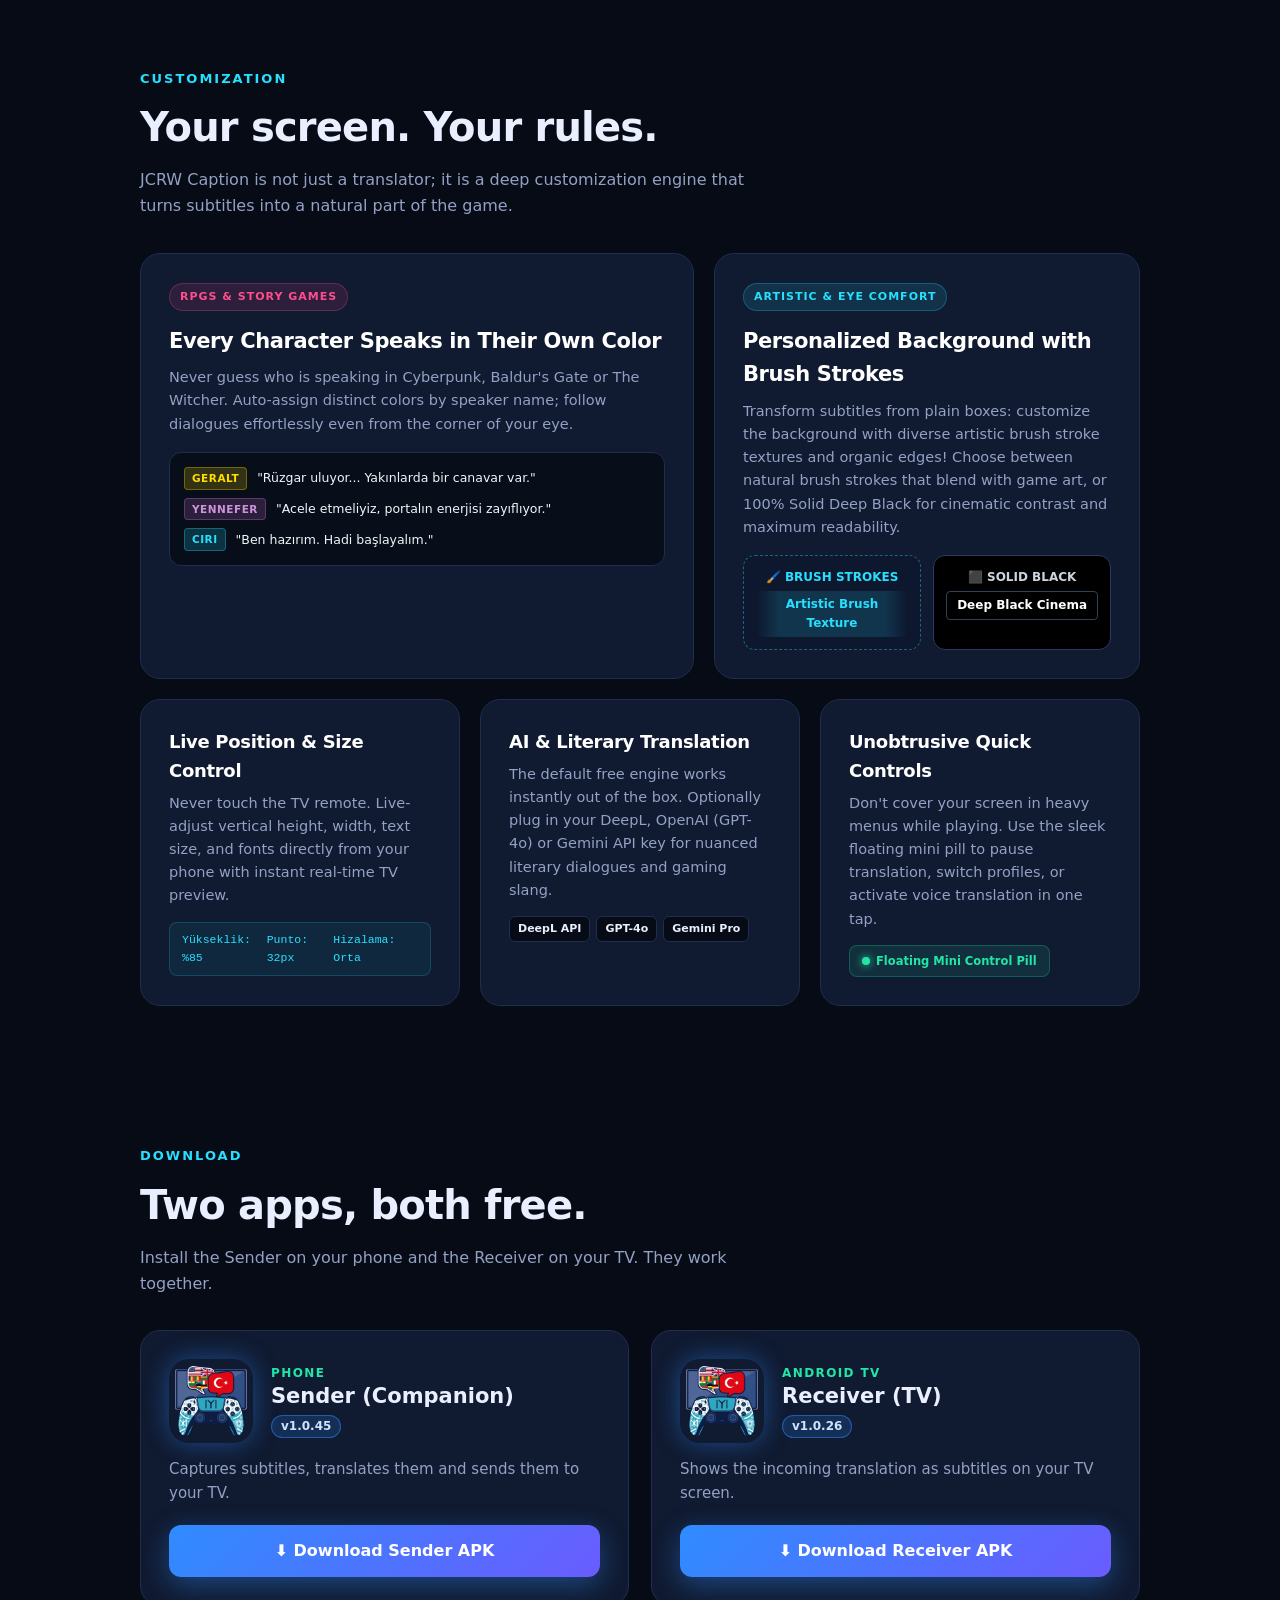
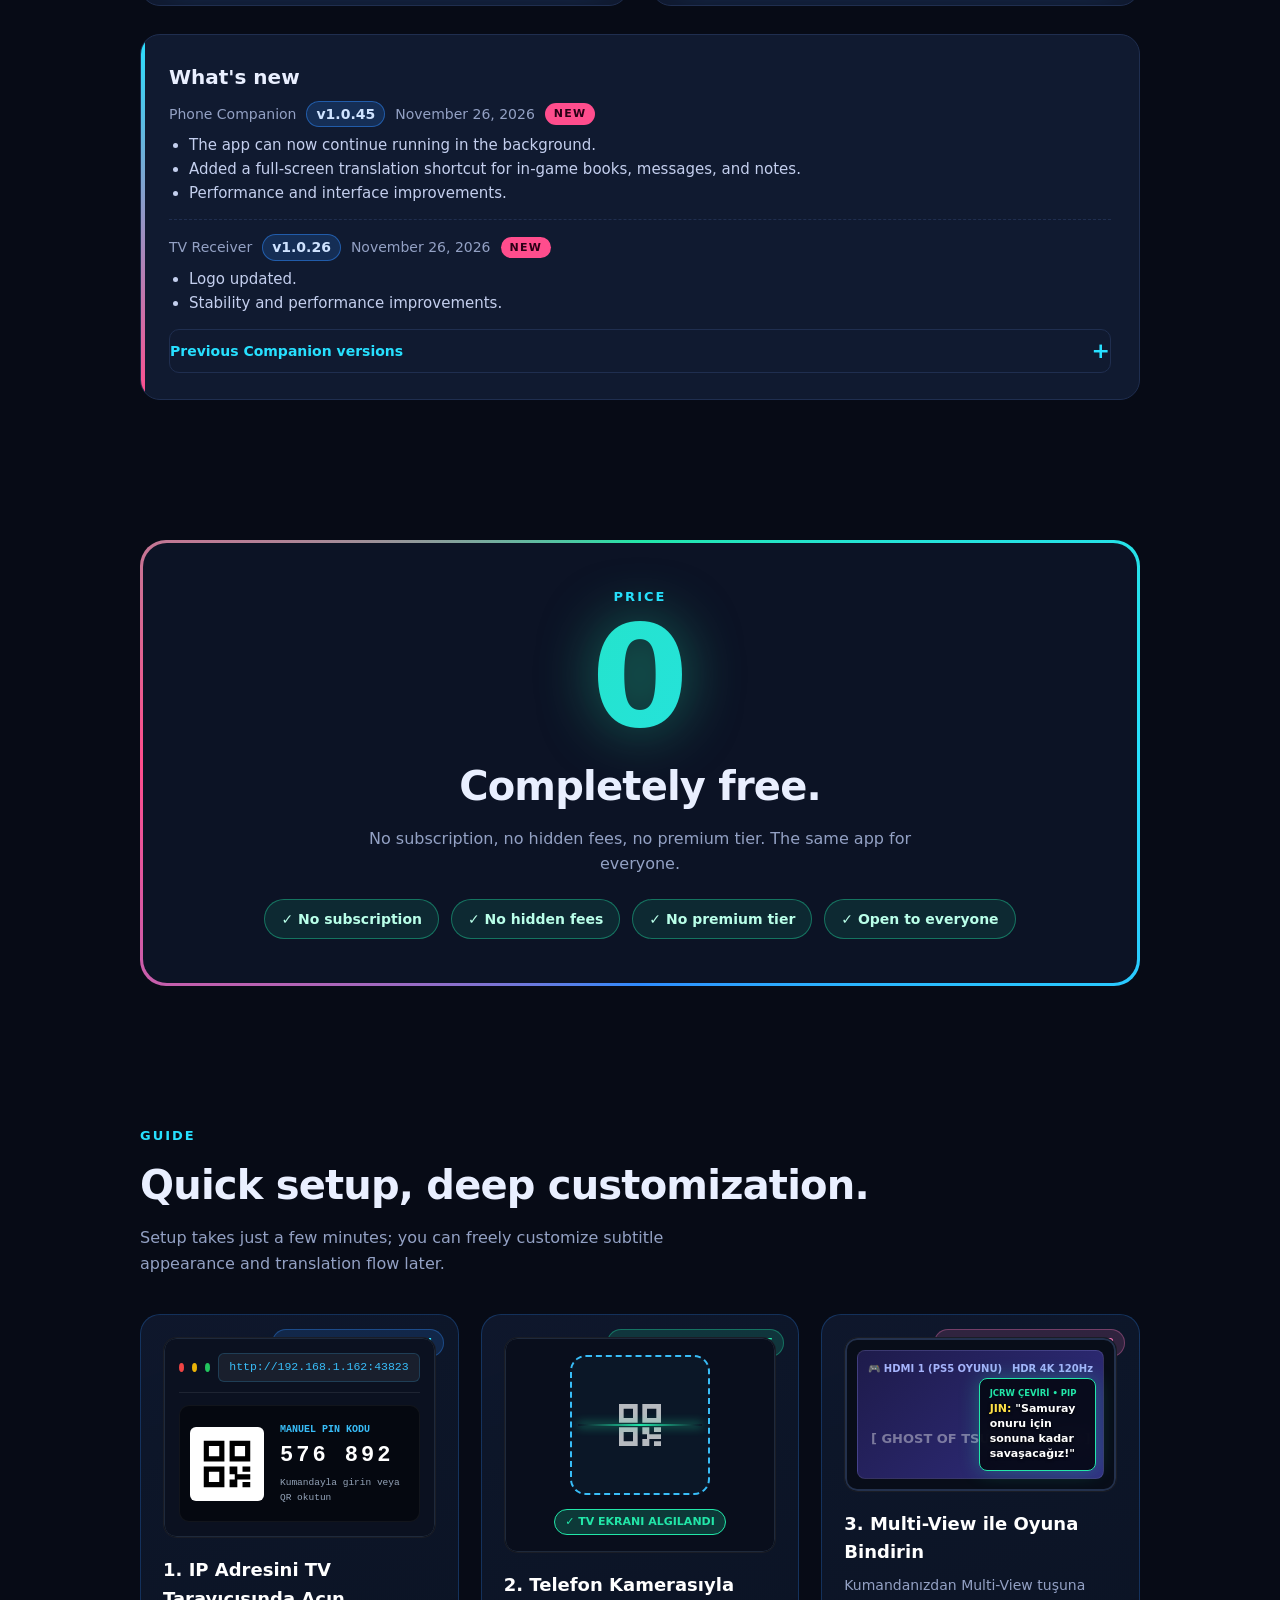
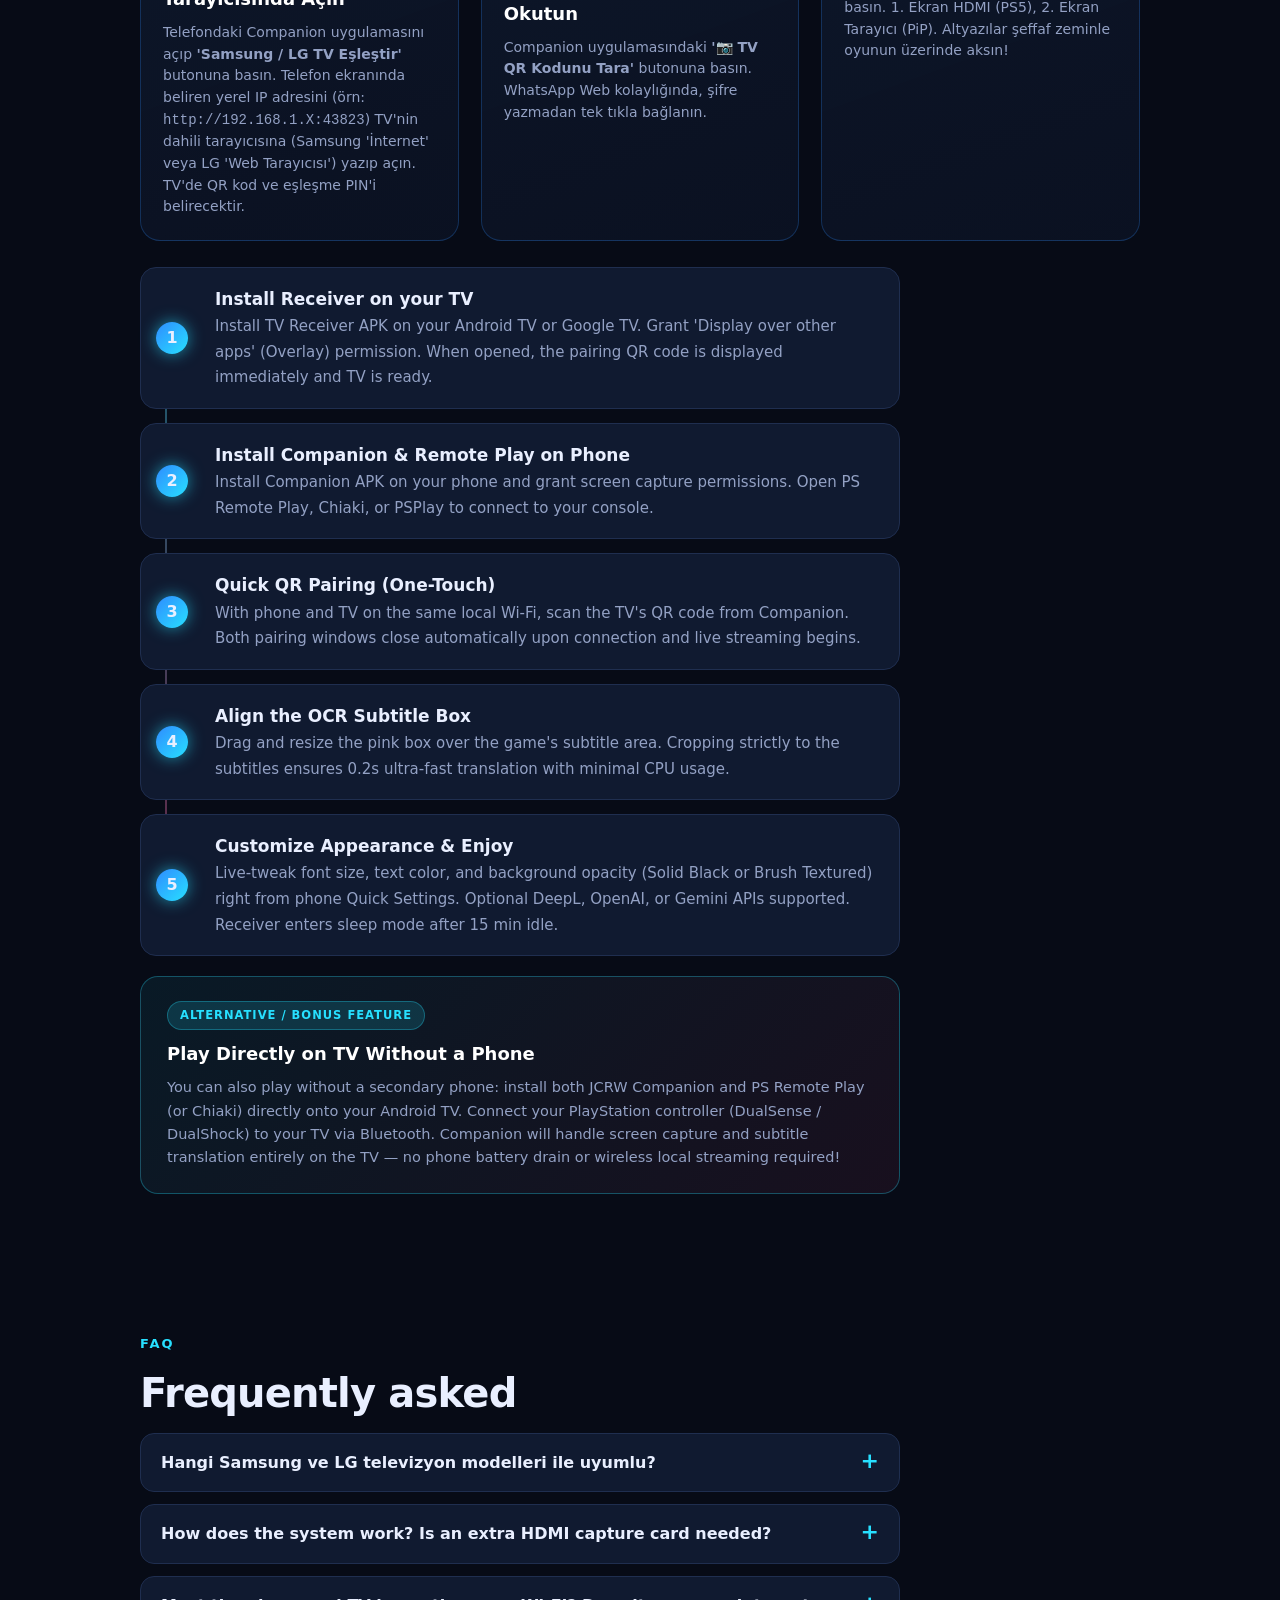
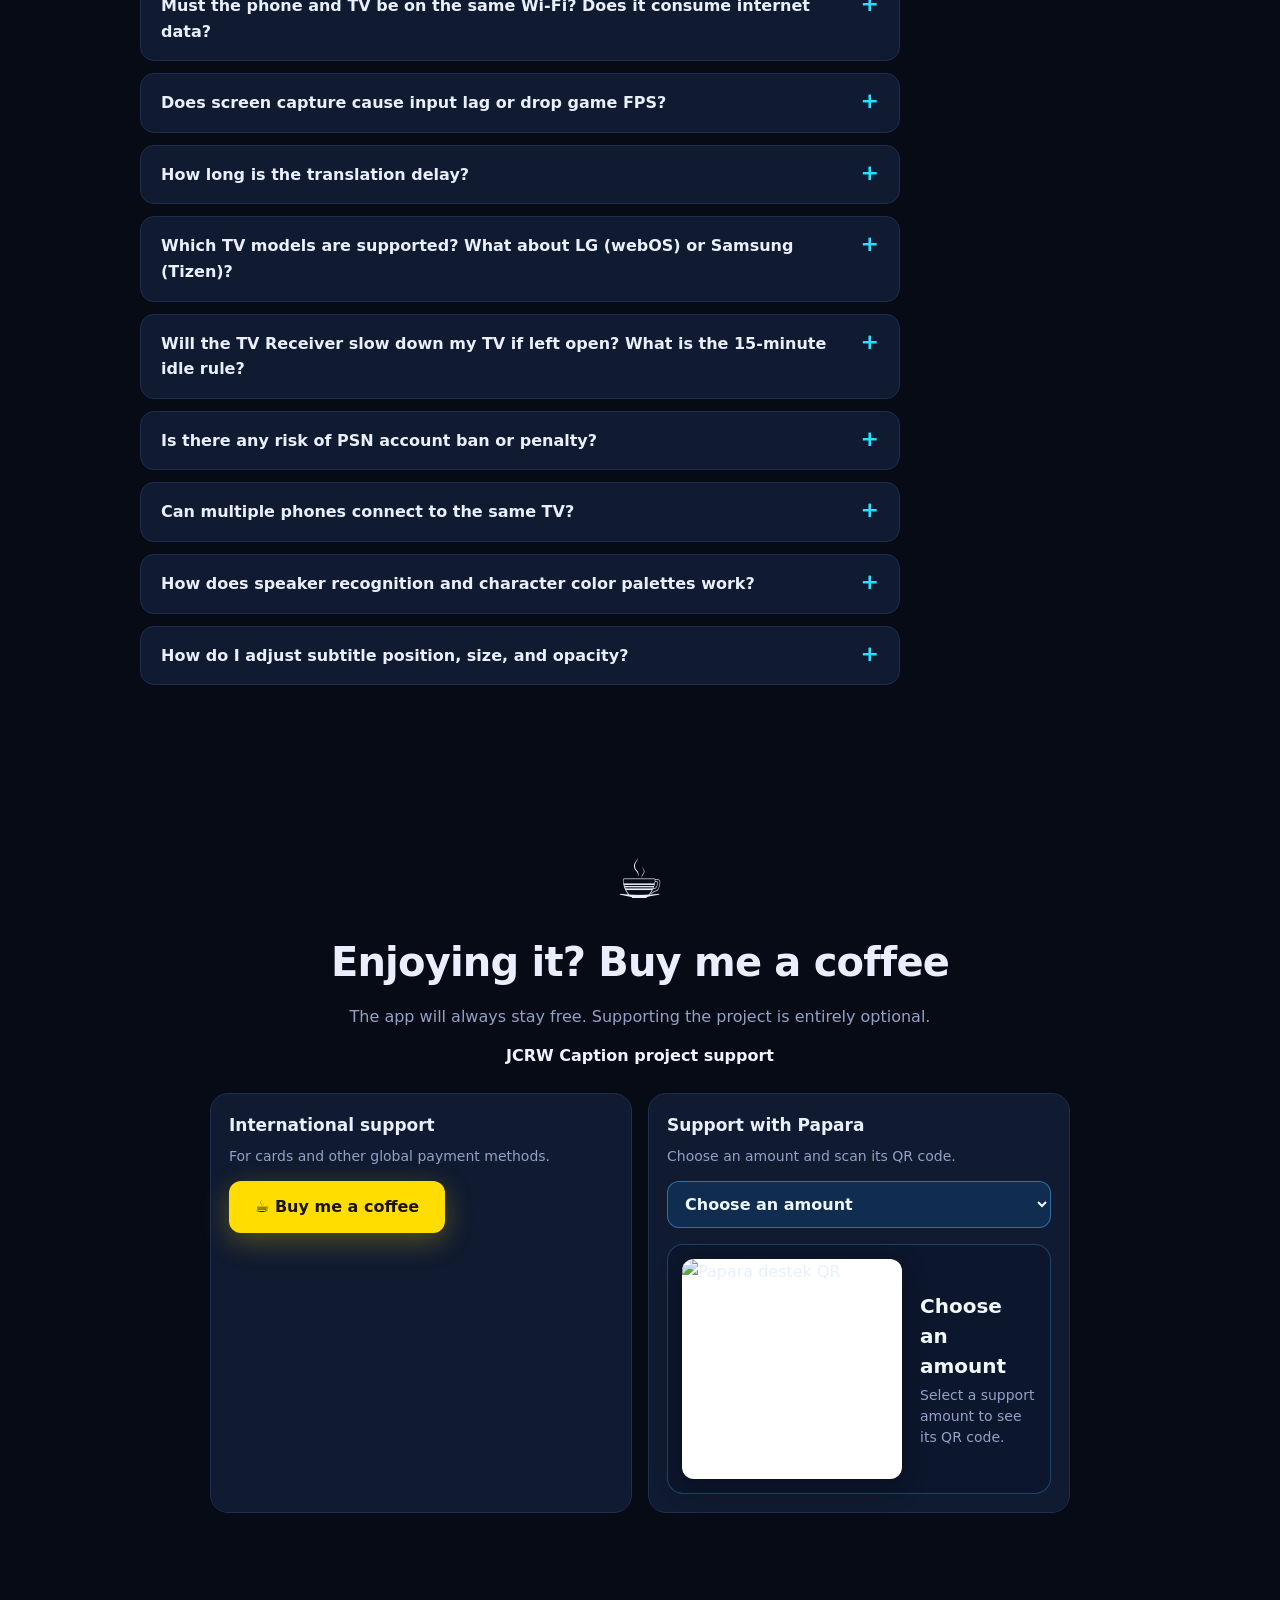
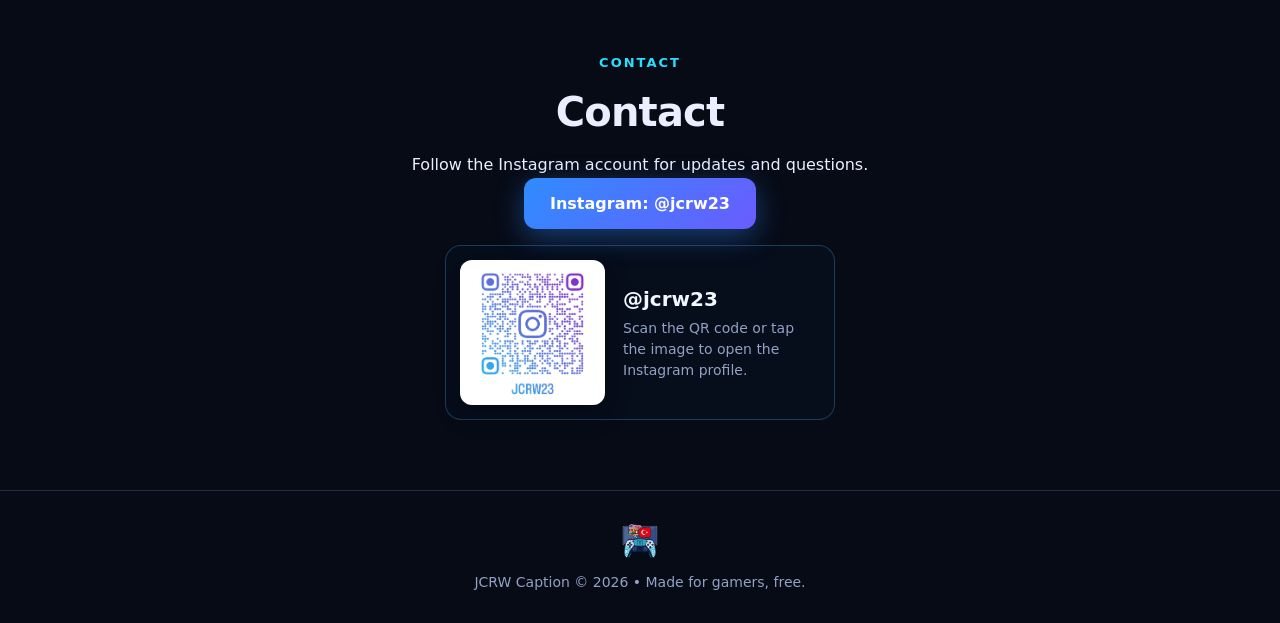
==== commit 6020ebba: "Update website for Companion 1.0.45" ====
--- a/index.html
+++ b/index.html
@@ -973,7 +973,7 @@
       </span>
     </div>
     <div class="modal-actions">
-      <a href="https://github.com/jacarew/jcrw-caption/releases/download/v1.0.45/jcrw-tv-receiver-1.0.26-universal.apk" download="jcrw-tv-receiver-1.0.26-universal.apk" class="btn" id="warnDownloadTvBtn" style="background: #2563eb;">✅ Evet, Android TV İndir</a>
+      <a href="https://github.com/jacarew/jcrw-caption/releases/download/v1.0.44/jcrw-tv-receiver-1.0.26-universal.apk" download="jcrw-tv-receiver-1.0.26-universal.apk" class="btn" id="warnDownloadTvBtn" style="background: #2563eb;">✅ Evet, Android TV İndir</a>
       <a href="#download" class="btn" id="warnGoCompanionBtn" style="background: rgba(34, 230, 168, 0.2); border-color: var(--green); color: #fff;">📺 Samsung / LG Kullanıyorum</a>
       <button class="btn ghost" id="warnCancelBtn">İptal</button>
     </div>
@@ -1077,11 +1077,11 @@
   /* ---- GitHub kullanıcı adı / repo (APK'lar Releases'tan gelir) ---- */
   var GH="jacarew/jcrw-caption";
   var LINKS={
-    mobile:"https://github.com/jacarew/jcrw-caption/releases/download/v1.0.45/app-companion-1.0.45-release.apk",
-    tv:"https://github.com/jacarew/jcrw-caption/releases/download/v1.0.45/jcrw-tv-receiver-1.0.26-universal.apk"
+    mobile:"https://github.com/jacarew/jcrw-caption/releases/download/v1.0.45/app-companion-release.apk",
+    tv:"https://github.com/jacarew/jcrw-caption/releases/download/v1.0.44/jcrw-tv-receiver-1.0.26-universal.apk"
   };
   /* version.json okunamazsa (ör. dosyayı çift tıklayıp açınca) gösterilecek yedek */
-  var VER={"versionCode": 44, "versionName": "1.0.45", "receiverVersion": "1.0.26", "date": "2026-11-07", "notes": {"tr": ["Yenilenmiş kullanıcı dostu arayüz", "Kararlılık ve performans artışı", "Bug fix"], "en": ["Refreshed user-friendly interface", "Stability and performance improvements", "Bug fixes"]}, "receiverNotes": {"tr": ["Logo güncellendi.", "Kararlılık ve görsel sunum iyileştirildi."], "en": ["Logo updated.", "Stability and performance improvements."]}, "sender": "https://github.com/jacarew/jcrw-caption/releases/download/v1.0.45/app-companion-1.0.45-release.apk", "receiver": "https://github.com/jacarew/jcrw-caption/releases/download/v1.0.45/jcrw-tv-receiver-1.0.26-universal.apk"};
+  var VER={"versionCode": 45, "versionName": "1.0.45", "receiverVersion": "1.0.26", "date": "2026-11-26", "notes": {"tr": ["Uygulama artık arka planda çalışabiliyor.", "Tüm ekranı çevir kısayolu eklendi; oyun içindeki kitap, mesaj ve notlar çevrilebilir.", "Performans ve arayüz iyileştirmeleri yapıldı."], "en": ["The app can now continue running in the background.", "Added a full-screen translation shortcut for in-game books, messages, and notes.", "Performance and interface improvements."]}, "receiverNotes": {"tr": ["Logo güncellendi.", "Kararlılık ve görsel sunum iyileştirildi."], "en": ["Logo updated.", "Stability and performance improvements."]}, "sender": "https://github.com/jacarew/jcrw-caption/releases/download/v1.0.45/app-companion-release.apk", "receiver": "https://github.com/jacarew/jcrw-caption/releases/download/v1.0.44/jcrw-tv-receiver-1.0.26-universal.apk"};
 
   function pick(n){var v=n&&(n[lang]||n.en||n.tr||n);return Array.isArray(v)?v:(v?[v]:[]);}
   function fmt(d){try{return new Date(d).toLocaleDateString(lang==="tr"?"tr-TR":"en-US",{day:"numeric",month:"long",year:"numeric"});}catch(e){return d||"";}}
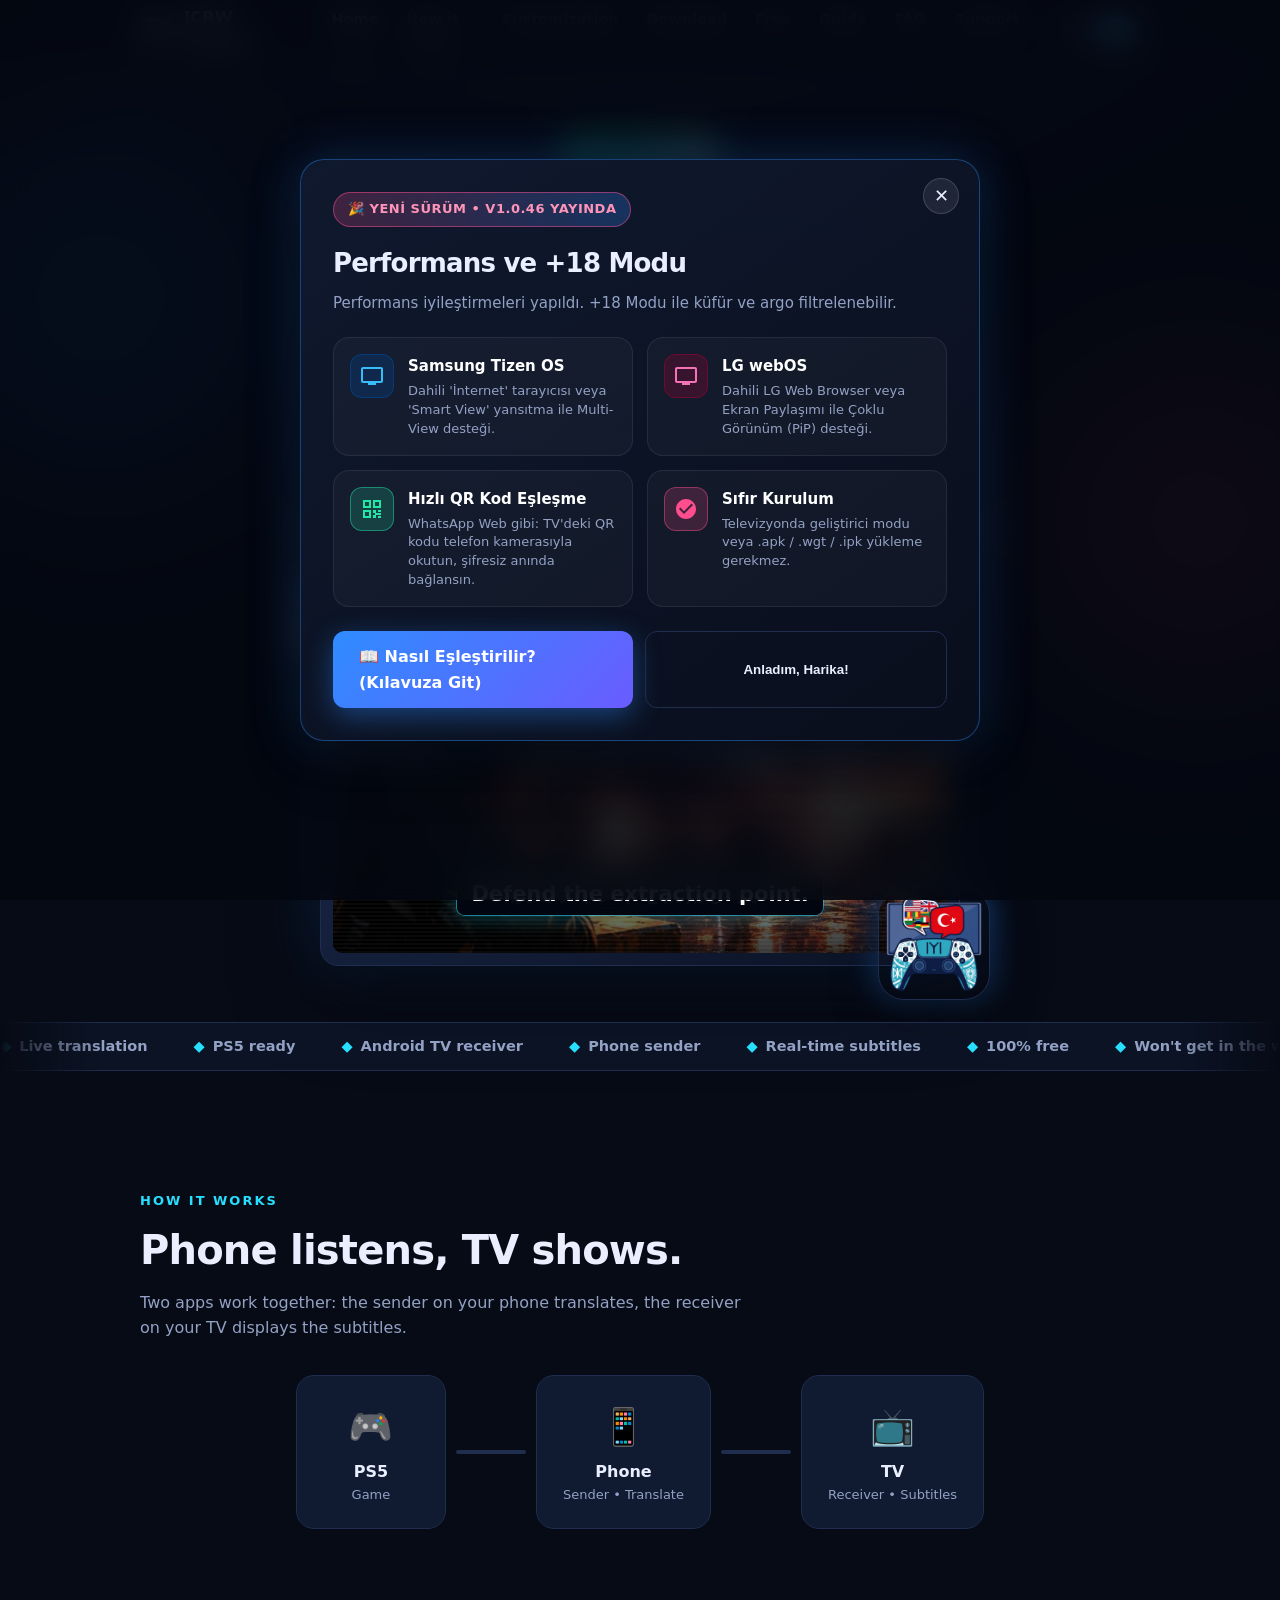
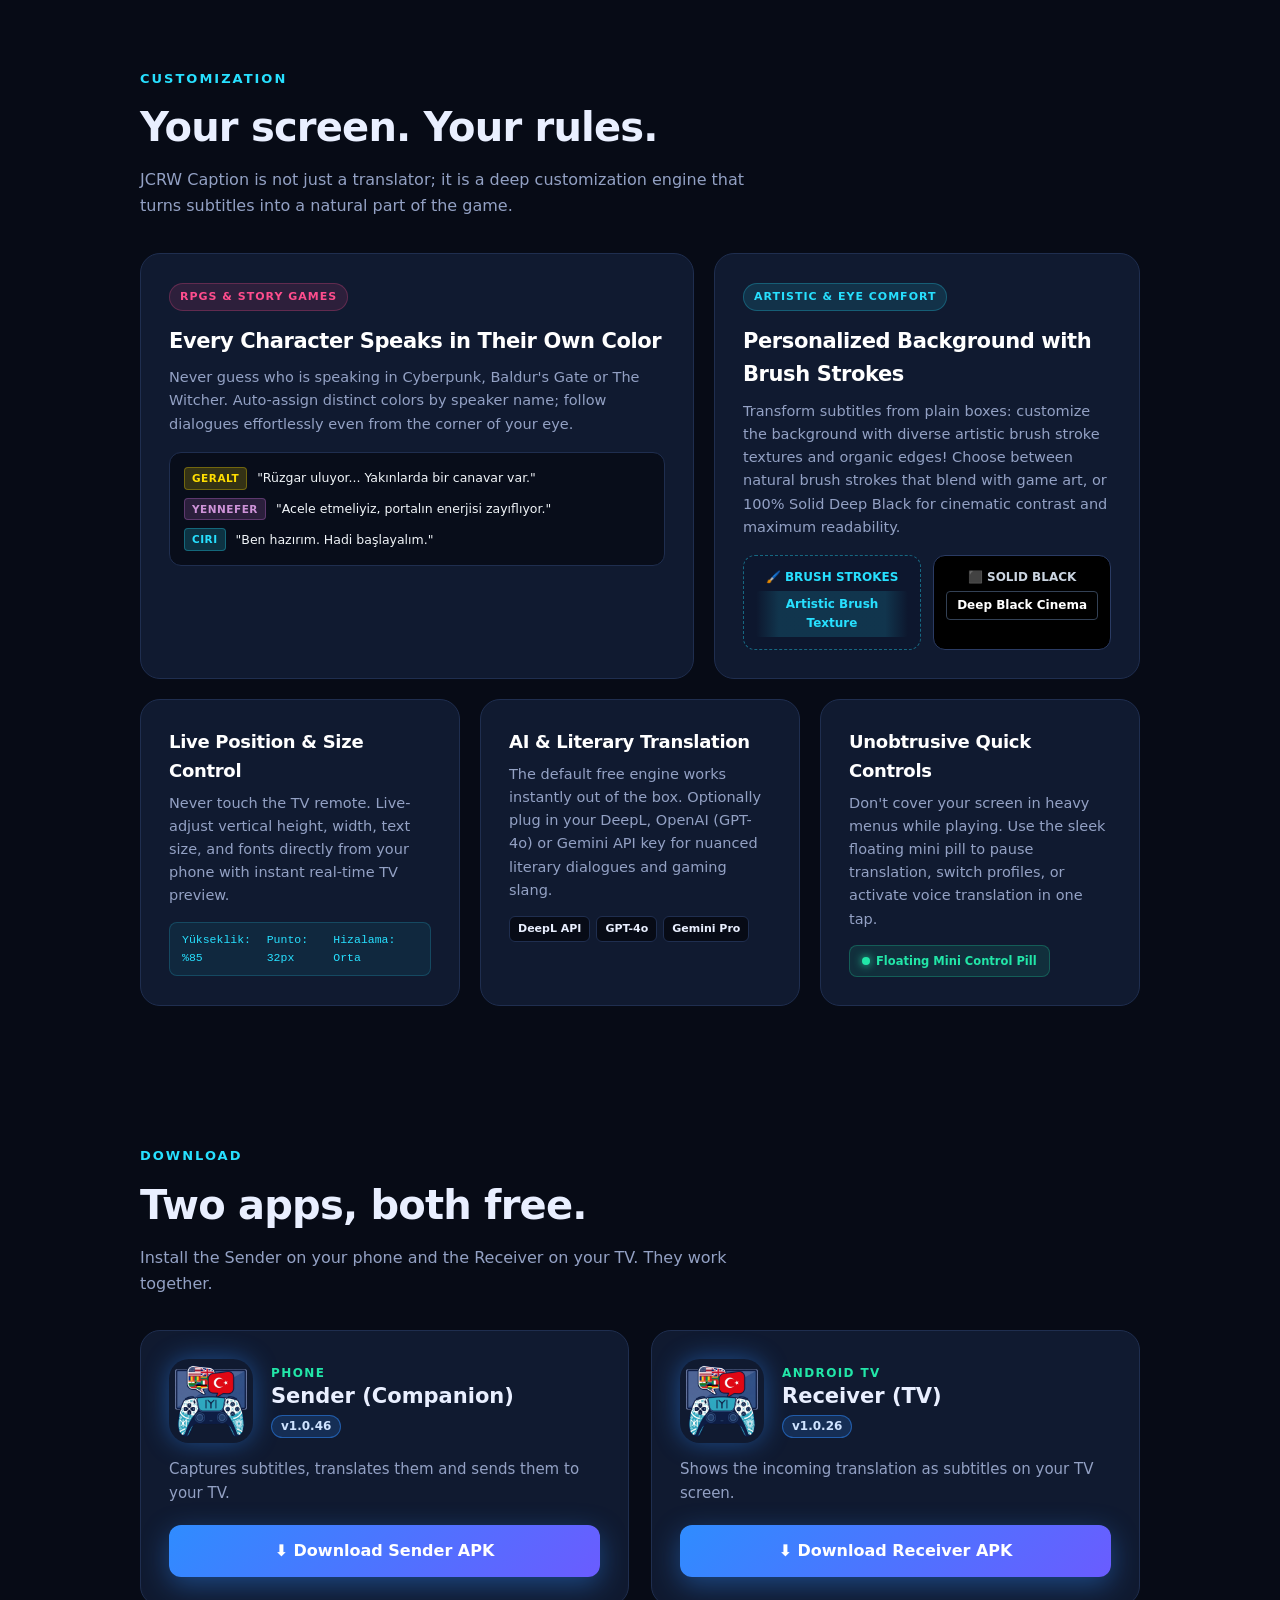
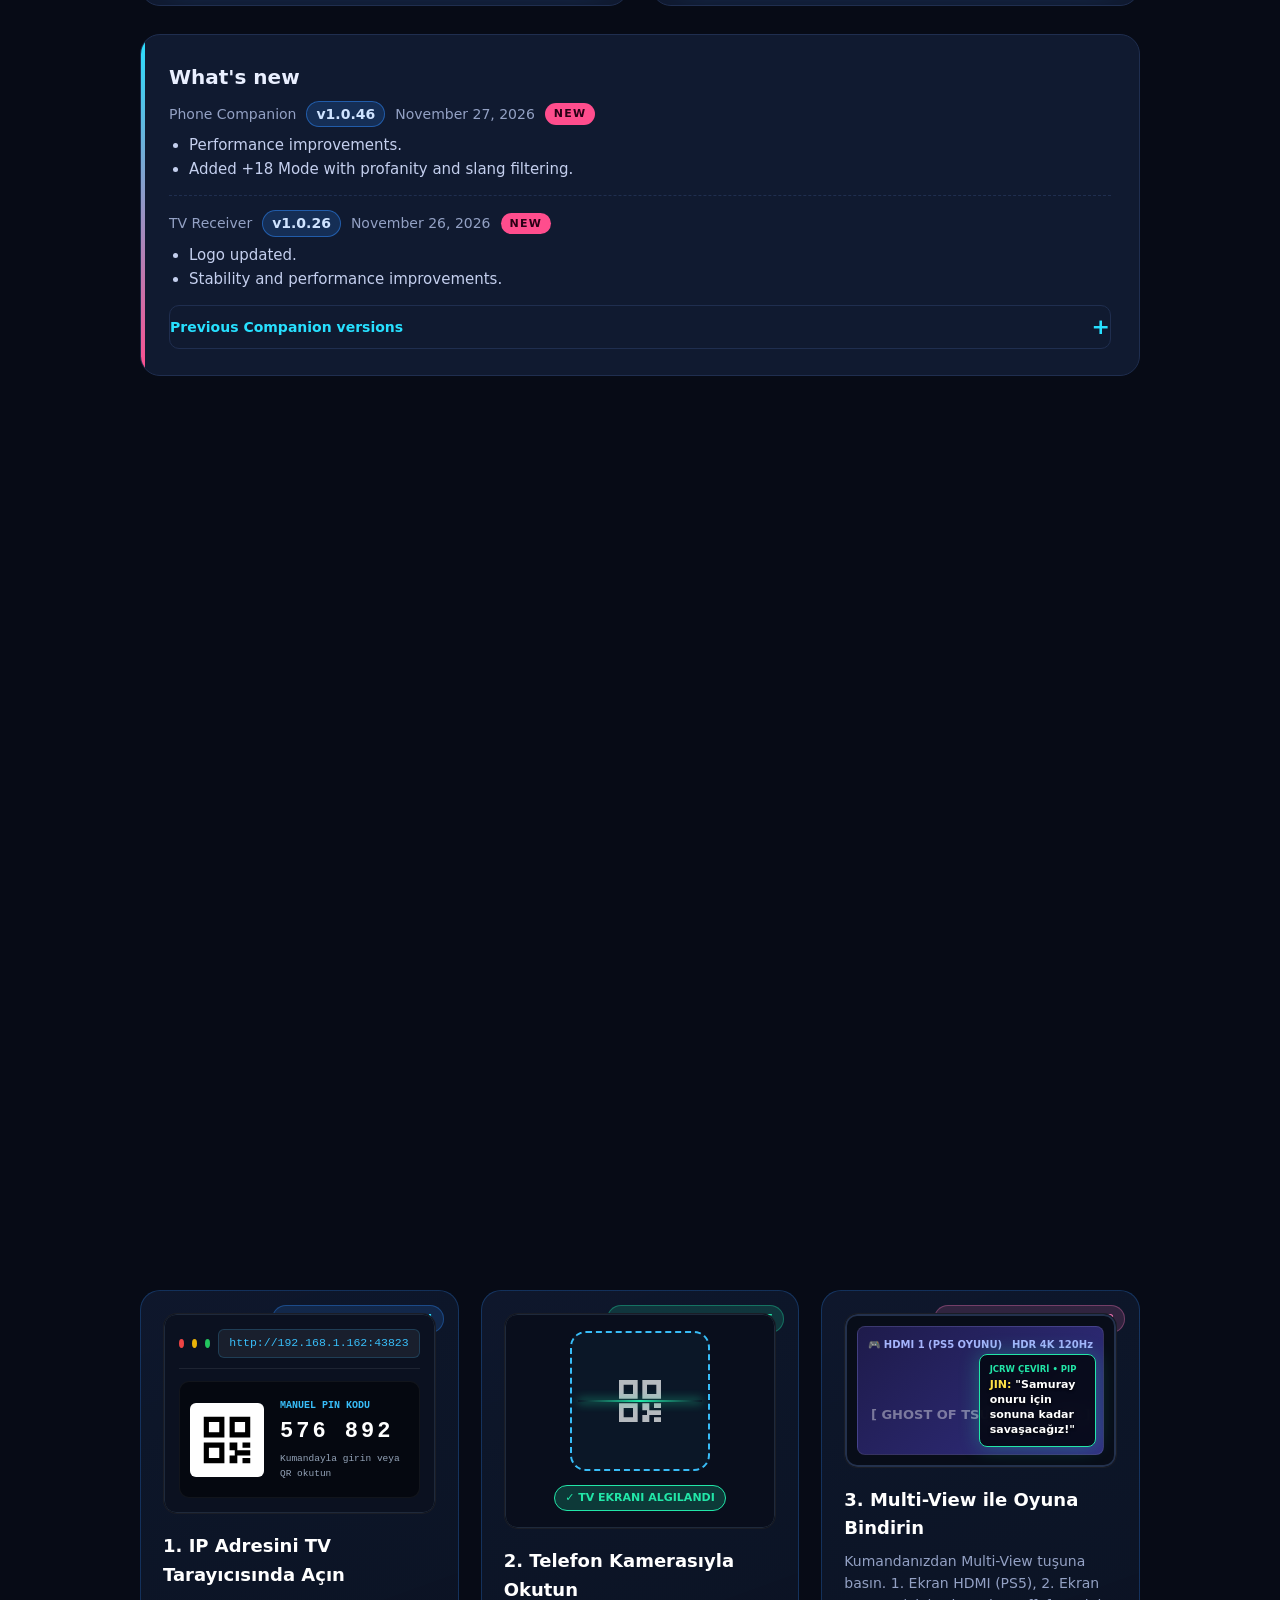
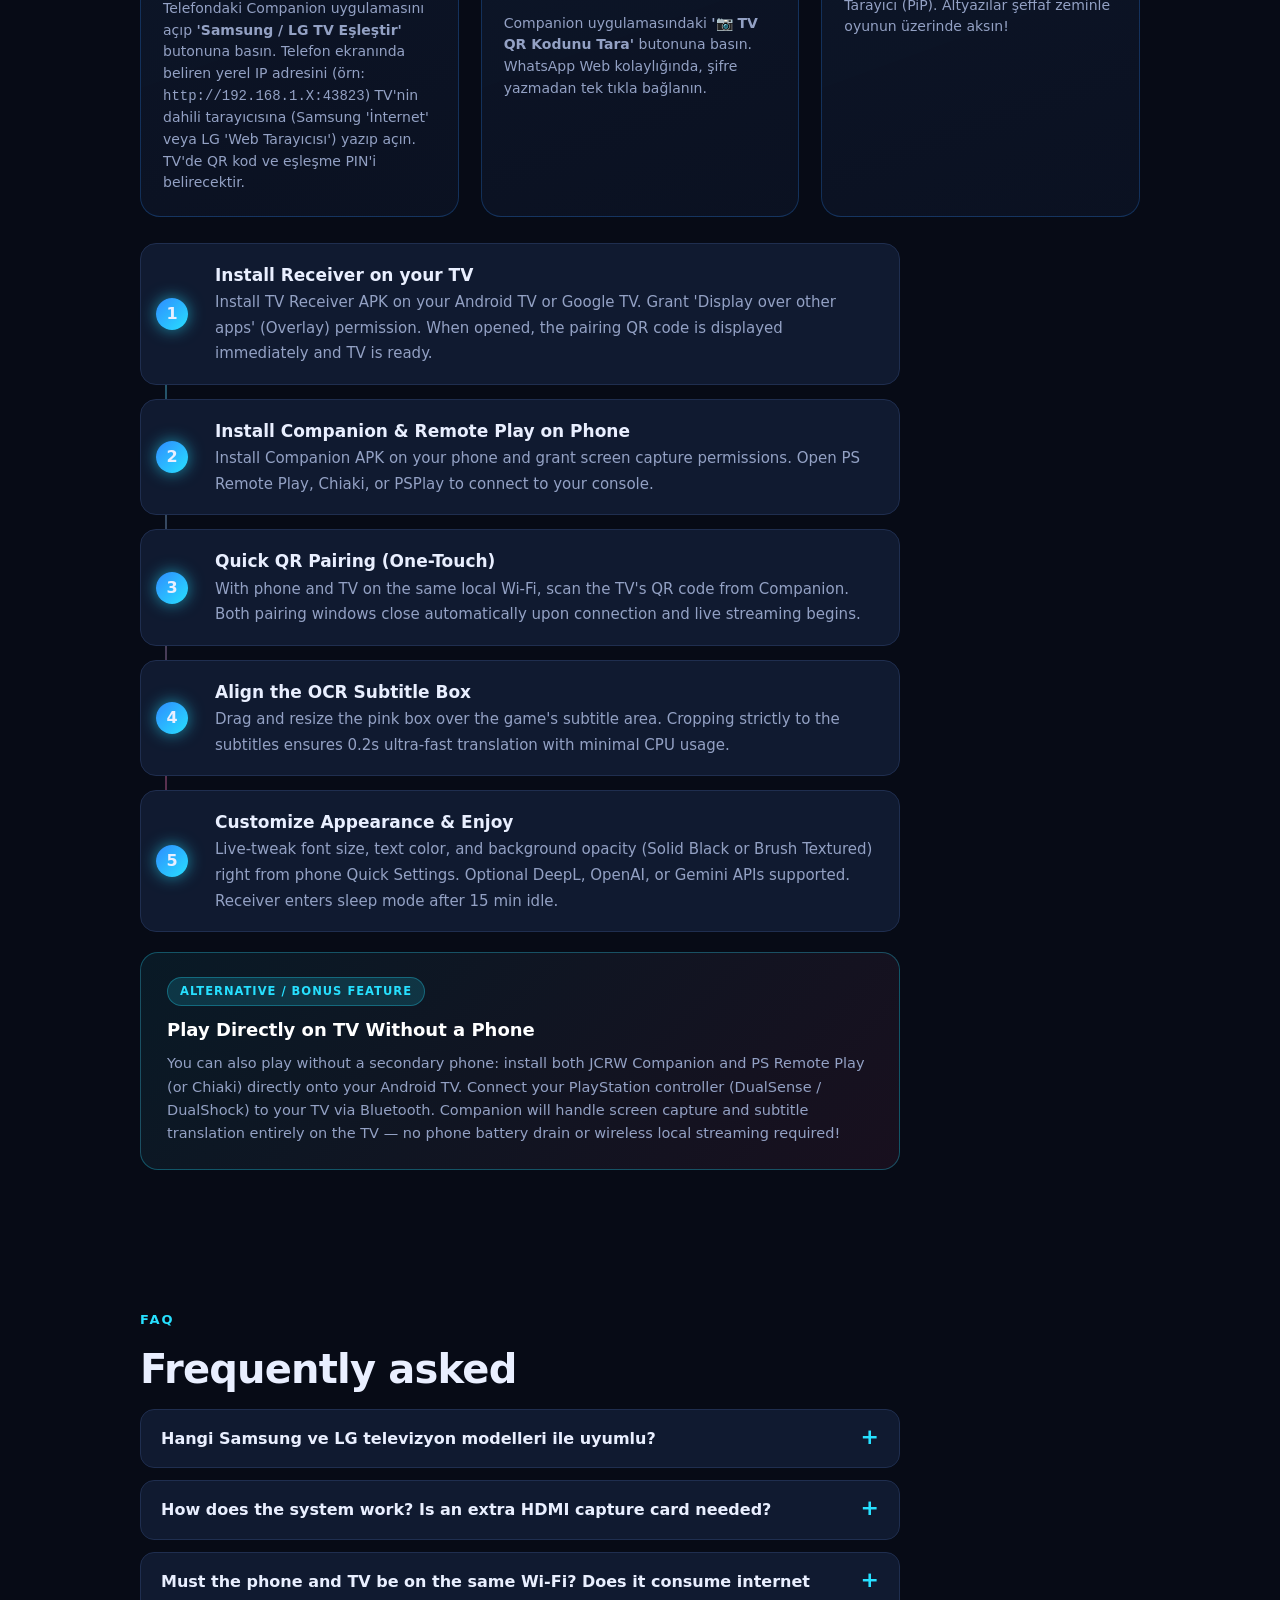
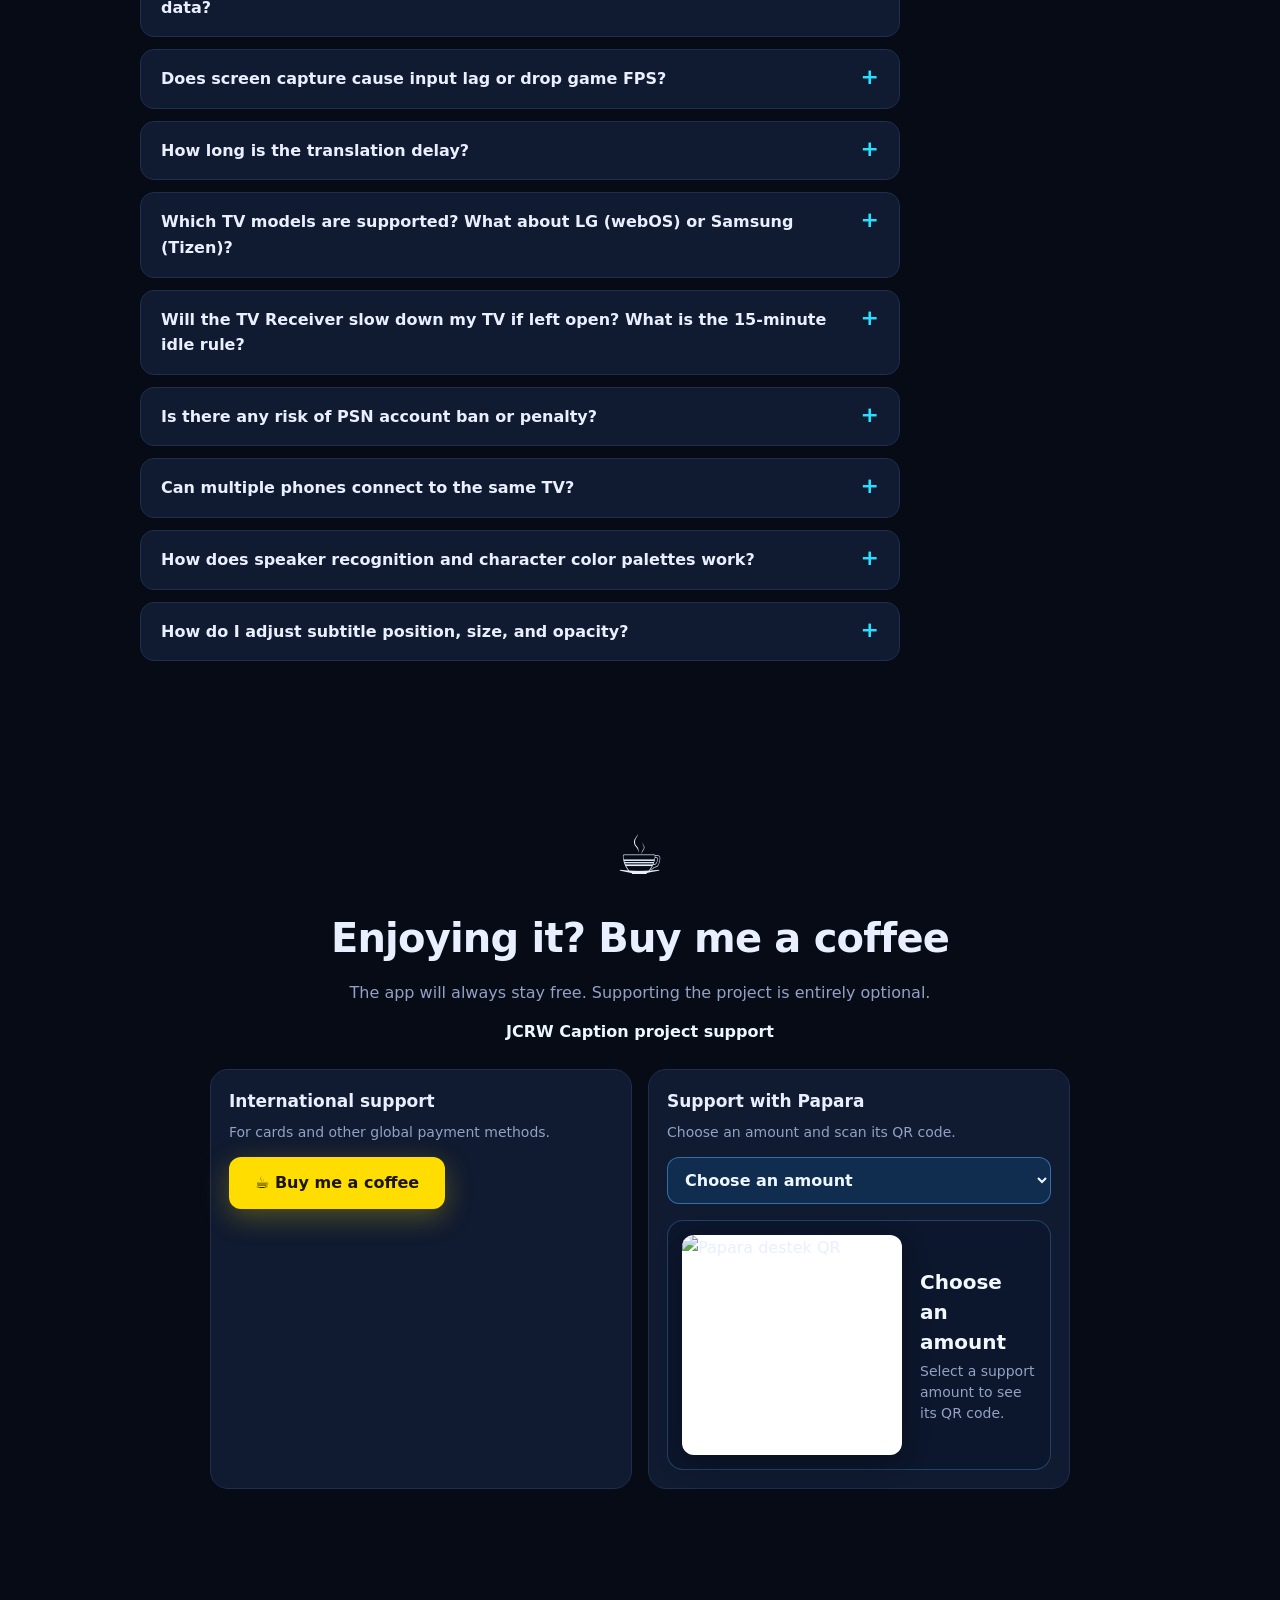
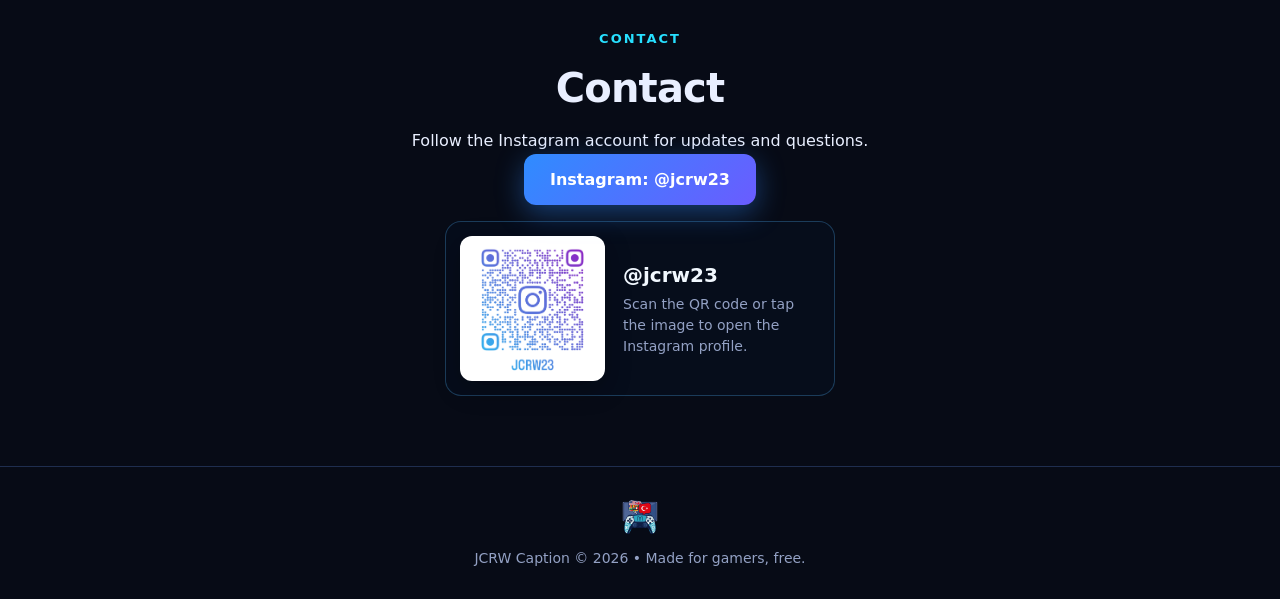
==== commit 069a2bba: "Publish Companion 1.0.46 website metadata" ====
--- a/index.html
+++ b/index.html
@@ -897,12 +897,11 @@
 <div id="promoModal" class="modal-overlay" role="dialog" aria-modal="true">
   <div class="modal-card">
     <button class="modal-close" id="promoClose" aria-label="Kapat">✕</button>
-    <div class="promo-badge">🎉 YENİ SÜRÜM • v1.0.45 YAYINDA</div>
-    <h2 class="promo-title">Arka Plan Çalışması ve Tam Ekran Çeviri</h2>
+    <div class="promo-badge">🎉 YENİ SÜRÜM • v1.0.46 YAYINDA</div>
+    <h2 class="promo-title">Performans ve +18 Modu</h2>
     <p class="promo-desc">
-      Uygulama artık arka planda çalışabiliyor.
-      Tüm ekranı çevir kısayolu, oyun içindeki kitap, mesaj ve notları okumak için kullanılabilir.
-      Performans ve arayüz iyileştirmeleri yapıldı.
+      Performans iyileştirmeleri yapıldı.
+      +18 Modu ile küfür ve argo filtrelenebilir.
     </p>
     <div class="promo-grid">
       <div class="promo-item">
@@ -1077,11 +1076,11 @@
   /* ---- GitHub kullanıcı adı / repo (APK'lar Releases'tan gelir) ---- */
   var GH="jacarew/jcrw-caption";
   var LINKS={
-    mobile:"https://github.com/jacarew/jcrw-caption/releases/download/v1.0.45/app-companion-release.apk",
+    mobile:"https://github.com/jacarew/jcrw-caption/releases/download/v1.0.46/app-companion-release.apk",
     tv:"https://github.com/jacarew/jcrw-caption/releases/download/v1.0.44/jcrw-tv-receiver-1.0.26-universal.apk"
   };
   /* version.json okunamazsa (ör. dosyayı çift tıklayıp açınca) gösterilecek yedek */
-  var VER={"versionCode": 45, "versionName": "1.0.45", "receiverVersion": "1.0.26", "date": "2026-11-26", "notes": {"tr": ["Uygulama artık arka planda çalışabiliyor.", "Tüm ekranı çevir kısayolu eklendi; oyun içindeki kitap, mesaj ve notlar çevrilebilir.", "Performans ve arayüz iyileştirmeleri yapıldı."], "en": ["The app can now continue running in the background.", "Added a full-screen translation shortcut for in-game books, messages, and notes.", "Performance and interface improvements."]}, "receiverNotes": {"tr": ["Logo güncellendi.", "Kararlılık ve görsel sunum iyileştirildi."], "en": ["Logo updated.", "Stability and performance improvements."]}, "sender": "https://github.com/jacarew/jcrw-caption/releases/download/v1.0.45/app-companion-release.apk", "receiver": "https://github.com/jacarew/jcrw-caption/releases/download/v1.0.44/jcrw-tv-receiver-1.0.26-universal.apk"};
+  var VER={"versionCode":46,"versionName":"1.0.46","receiverVersion":"1.0.26","date":"2026-11-27","notes":{"tr":["Performans iyileştirmeleri yapıldı.","+18 Modu eklendi; küfür ve argo filtreleme seçeneği sunuldu."],"en":["Performance improvements.","Added +18 Mode with profanity and slang filtering."]},"sender":"https://github.com/jacarew/jcrw-caption/releases/download/v1.0.46/app-companion-release.apk","receiver":"https://github.com/jacarew/jcrw-caption/releases/download/v1.0.44/jcrw-tv-receiver-1.0.26-universal.apk","history":[{"versionName":"1.0.45","date":"2026-11-26","notes":{"tr":["Uygulama artık arka planda çalışabiliyor.","Tüm ekranı çevir kısayolu eklendi; oyun içindeki kitap, mesaj ve notlar çevrilebilir.","Performans ve arayüz iyileştirmeleri yapıldı."],"en":["The app can now continue running in the background.","Added a full-screen translation shortcut for in-game books, messages, and notes.","Performance and interface improvements."]}},{"versionName":"1.0.33","date":"2026-11-05","notes":{"tr":["Samsung Tizen OS ve LG webOS Smart TV'ler için sıfır kurulumlu dahili web alıcısı ve Multi-View / Smart View desteği eklendi.","Televizyona harici uygulama kurmadan doğrudan TV Dahili Web Tarayıcısından QR kod ile saniyeler içinde eşleşme sağlandı.","Telefondan 'TV Bağlantısını Kes' dendiğinde TV ekranının otomatik temizlenerek başlangıç QR ekranına dönmesi sağlandı.","Android TV ve Google TV cihazlar için yerel TV alıcısı (1.0.26) yeni logosuyla güncellendi."],"en":["Added zero-install web receiver and Multi-View / Smart View support for Samsung Tizen OS and LG webOS Smart TVs.","Instant pairing via TV QR code or 6-digit PIN directly inside built-in TV Web Browser without sideloading.","Instant automatic reset to QR pairing screen on TV when disconnected from the Companion app.","Android TV native receiver updated to 1.0.26 with brand new app icon and visual identity."]}},{"versionName":"1.0.32","date":"2026-11-04","notes":{"tr":["Eşleştirme ve bağlantı iyileştirmeleri yapıldı.","Kararlılık ve performans artırıldı."],"en":["Pairing and connection improvements.","Stability and performance improvements."]}},{"versionName":"1.0.23","date":"2026-11-02","notes":{"tr":["Companion 1.0.23 APK yayımlandı; uygulamadaki sürüm numarası ve indirme bağlantısı eşitlendi."],"en":["Companion 1.0.23 APK published; the app version and download link are now aligned."]}},{"versionName":"1.0.22","date":"2026-11-01","notes":{"tr":["Altyazı arka planının varsayılan opaklığı %100 siyah yapıldı; önceki varsayılan %85 ayarı güncellendi.","Arka plan ayarlarına Floating Clock uyumluluk kutusu eklendi; etkinleştirildiğinde TV overlay penceresi RGBA_8888 biçimini kullanır."],"en":["The default subtitle background is now solid black at 100% opacity; the previous 85% default is migrated.","Added a Floating Clock compatibility checkbox; when enabled, the TV overlay window uses RGBA_8888 format."]}},{"versionName":"1.0.21","date":"2026-10-30","notes":{"tr":["Fırça arka plan seçeneklerine düz siyah zemin eklendi.","%100 opaklık artık alpha 255 üretir; pencere ve altyazı görünümünün alpha değerleri 1.0 olarak sabitlendi."],"en":["Added a solid black background option to brush backgrounds.","100% opacity now produces alpha 255; window and subtitle view alpha are fixed at 1.0."]}},{"versionName":"1.0.20","date":"2026-10-30","notes":{"tr":["Uygulama her açılışta yeni sürüm kontrolü yapar.","Ayarlara elle güncelleme kontrolü eklendi.","Kararlılık ve performans iyileştirmeleri."],"en":["The app checks for updates every time it opens.","Added a manual update check in Settings.","Stability and performance improvements."]}},{"versionName":"1.0.19","date":"2026-10-30","notes":{"tr":["Altyazı arka plan opaklığı, yüksekliği ve genişliği ayarları iyileştirildi.","Kararlılık ve performans iyileştirmeleri."],"en":["Subtitle background opacity, height, and width controls improved.","Stability and performance improvements."]}},{"versionName":"1.0.16","date":"2026-10-29","notes":{"tr":["Uygulama içi güncelleme kontrolü eklendi. 1.0.15 ve daha eski sürümlerden bu sürüme bir kez elle geçiş yapılması gerekir.","Çeşitli hata düzeltmeleri yapıldı.","Kararlılık ve performans iyileştirmeleri yapıldı."],"en":["In-app update checks added. Users on 1.0.15 and older must install this version manually once.","Various bug fixes.","Stability and performance improvements."]}},{"versionName":"1.0.15","date":"2026-10-29","notes":{"tr":["Çeşitli hata düzeltmeleri yapıldı.","Kararlılık ve performans iyileştirmeleri yapıldı."],"en":["Various bug fixes.","Stability and performance improvements."]}},{"versionName":"1.0.14","date":"2026-10-28","notes":{"tr":["Hızlı ayarlara FPS ve çözünürlük seçenekleri eklendi; ayarlar ana ayarlarla eşzamanlı çalışır.","Altyazı konumu varsayılan olarak yalnızca TV olacak şekilde ayarlandı.","Oyun profilleri kalıcı olarak kaydedilir; oyun ekleme, karakter tarama ve eşleştirilen karakter renklerini görüntüleme iyileştirildi.","OCR, oyun karakter listesini kullanarak yanlış okunan konuşmacı adlarını düzeltebilir; ilk 15 karakterde hatalı noktalama işaretleri konuşmacı ayıracı olarak tanınır."],"en":["Added FPS and resolution controls to Quick Settings and synchronized them with the main settings.","Subtitle placement now defaults to TV only.","Game profiles are saved persistently; adding games, scanning characters, and viewing assigned character colors are improved.","OCR can correct misread speaker names using the game's character list; punctuation in the first 15 characters is normalized as a speaker separator."]}},{"versionName":"1.0.11","date":"2026-10-28","notes":{"tr":["İlk yayın: Mobil Cihaz Companion 1.0.11 ve Jcrw TV Alıcısı 1.0.8.","Telefon veya tablet çeviriyi yapar; Android TV alıcısı altyazıyı TV ekranında gösterir."],"en":["First public release: Mobile Companion 1.0.11 and Jcrw TV Receiver 1.0.8.","Your phone or tablet translates; the Android TV receiver displays captions on the TV."]}}],"receiverDate":"2026-11-26","receiverNotes":{"tr":["Logo güncellendi.","Kararlılık ve görsel sunum iyileştirildi."],"en":["Logo updated.","Stability and performance improvements."]}};
 
   function pick(n){var v=n&&(n[lang]||n.en||n.tr||n);return Array.isArray(v)?v:(v?[v]:[]);}
   function fmt(d){try{return new Date(d).toLocaleDateString(lang==="tr"?"tr-TR":"en-US",{day:"numeric",month:"long",year:"numeric"});}catch(e){return d||"";}}
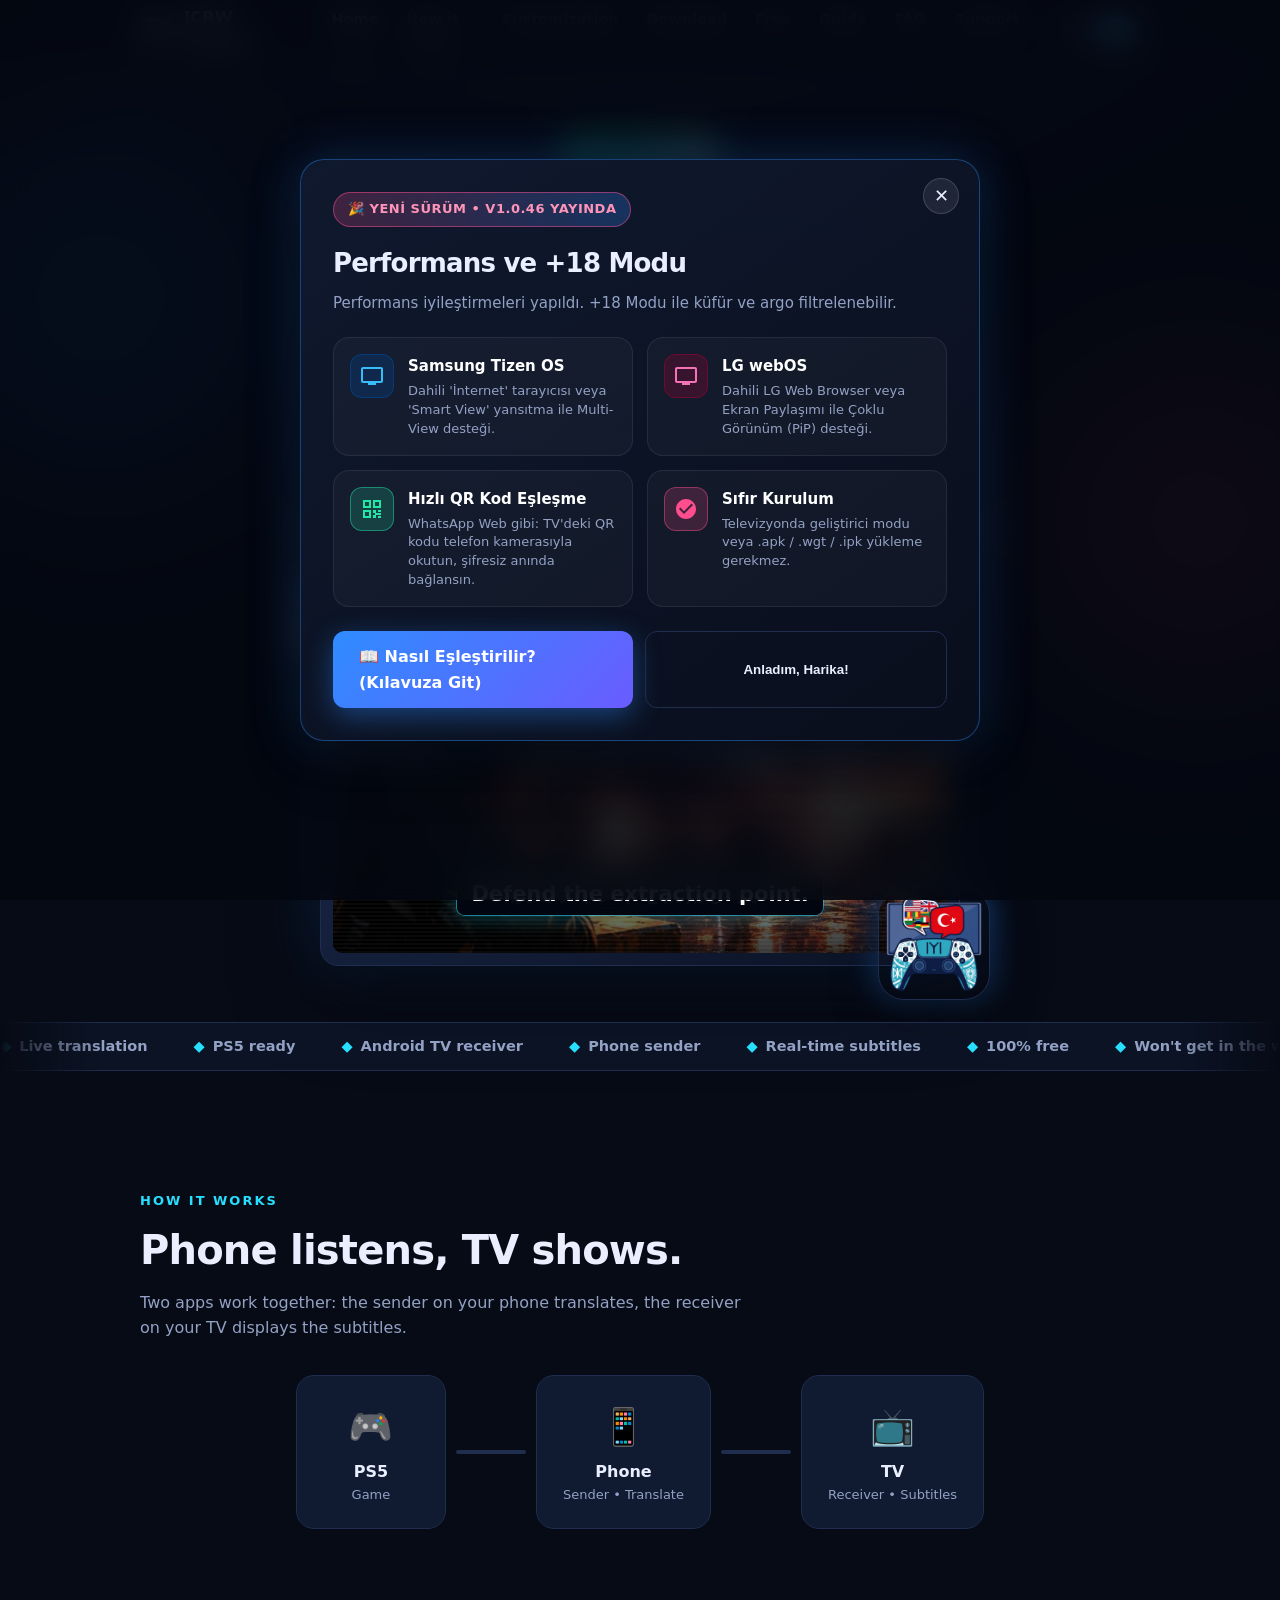
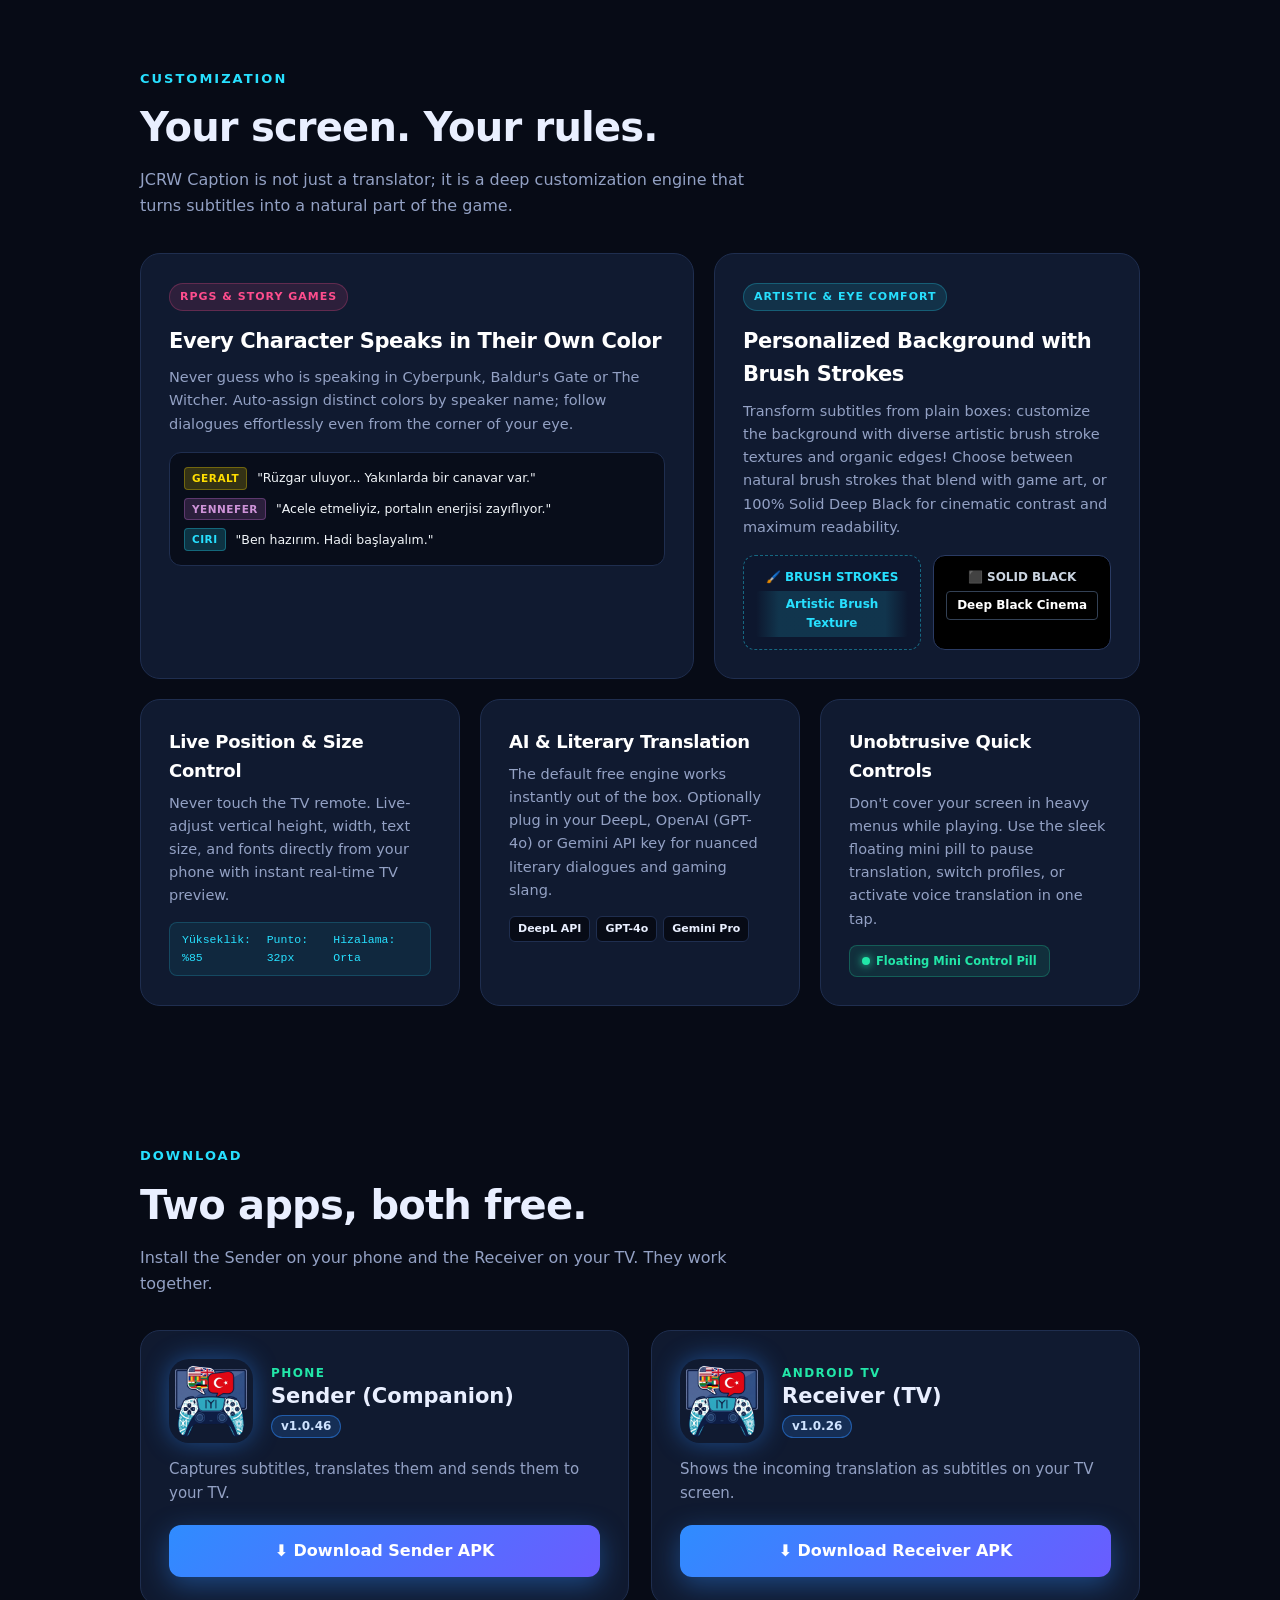
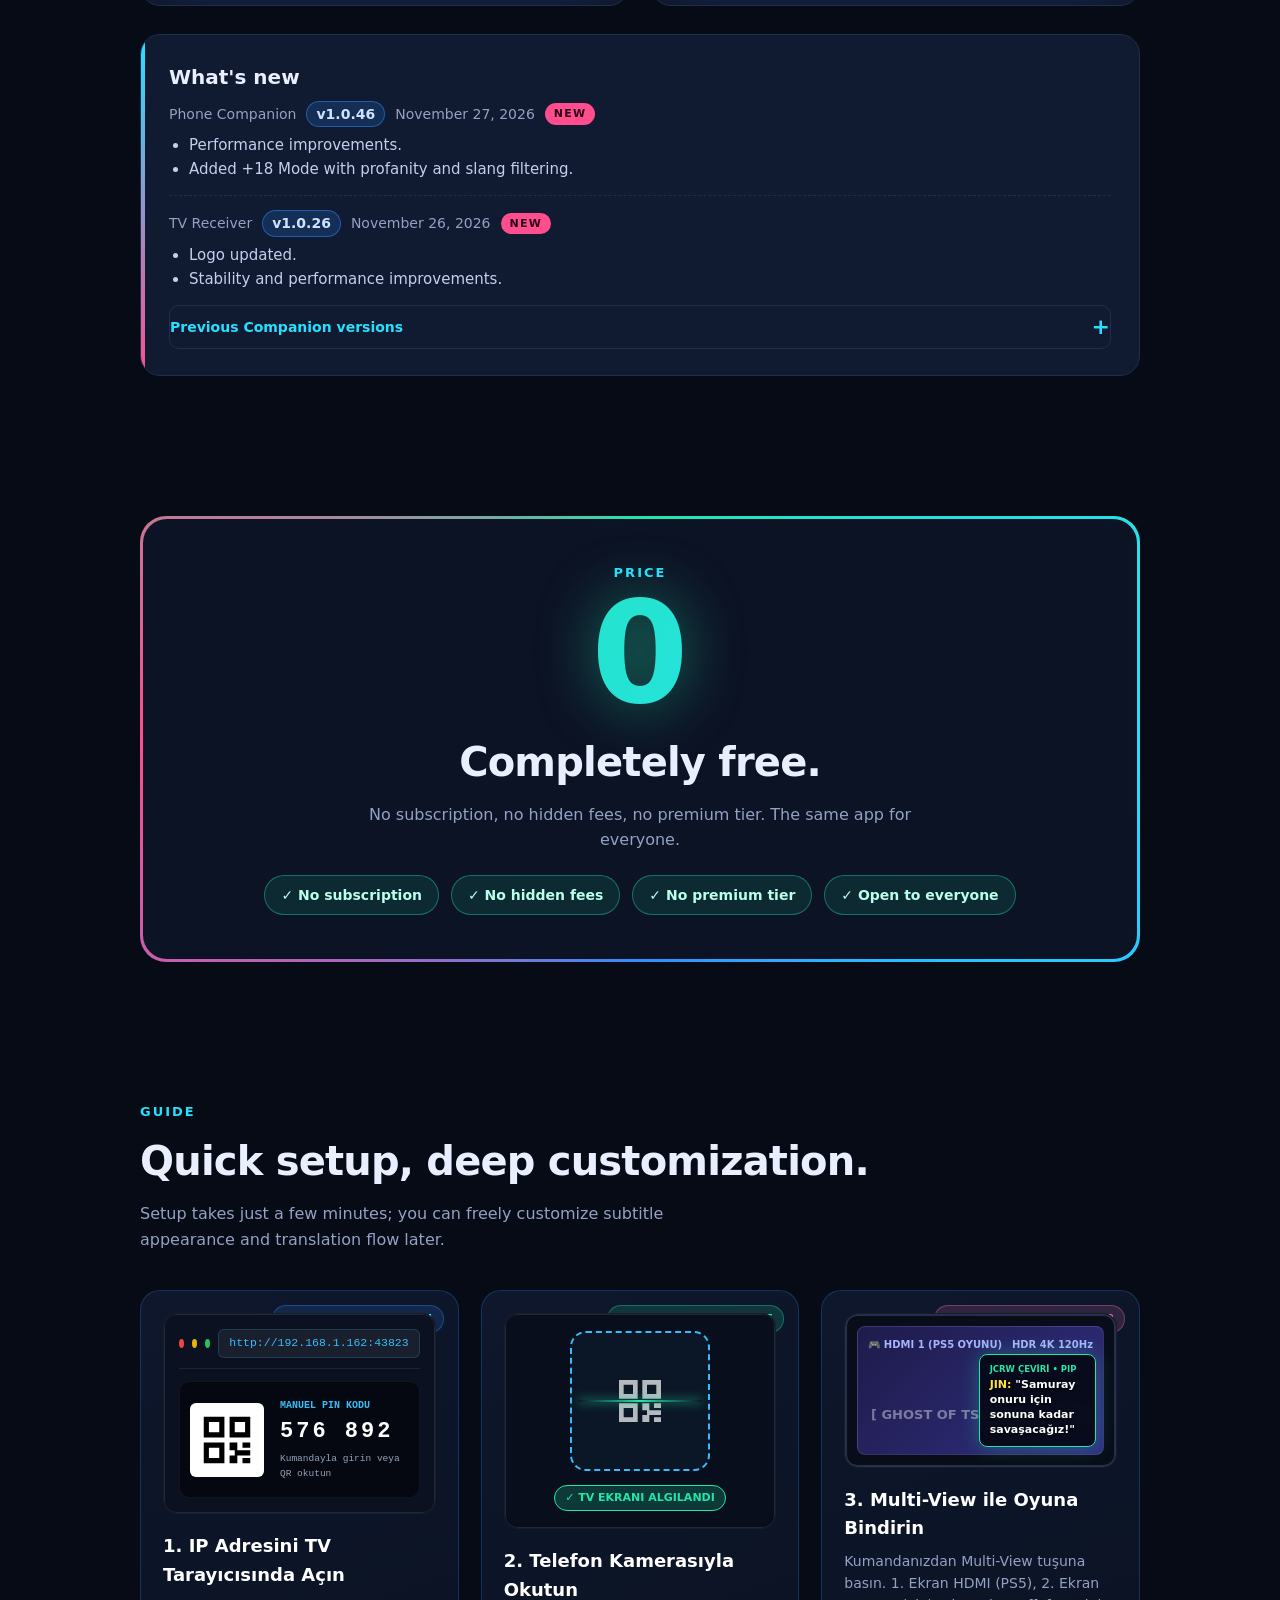
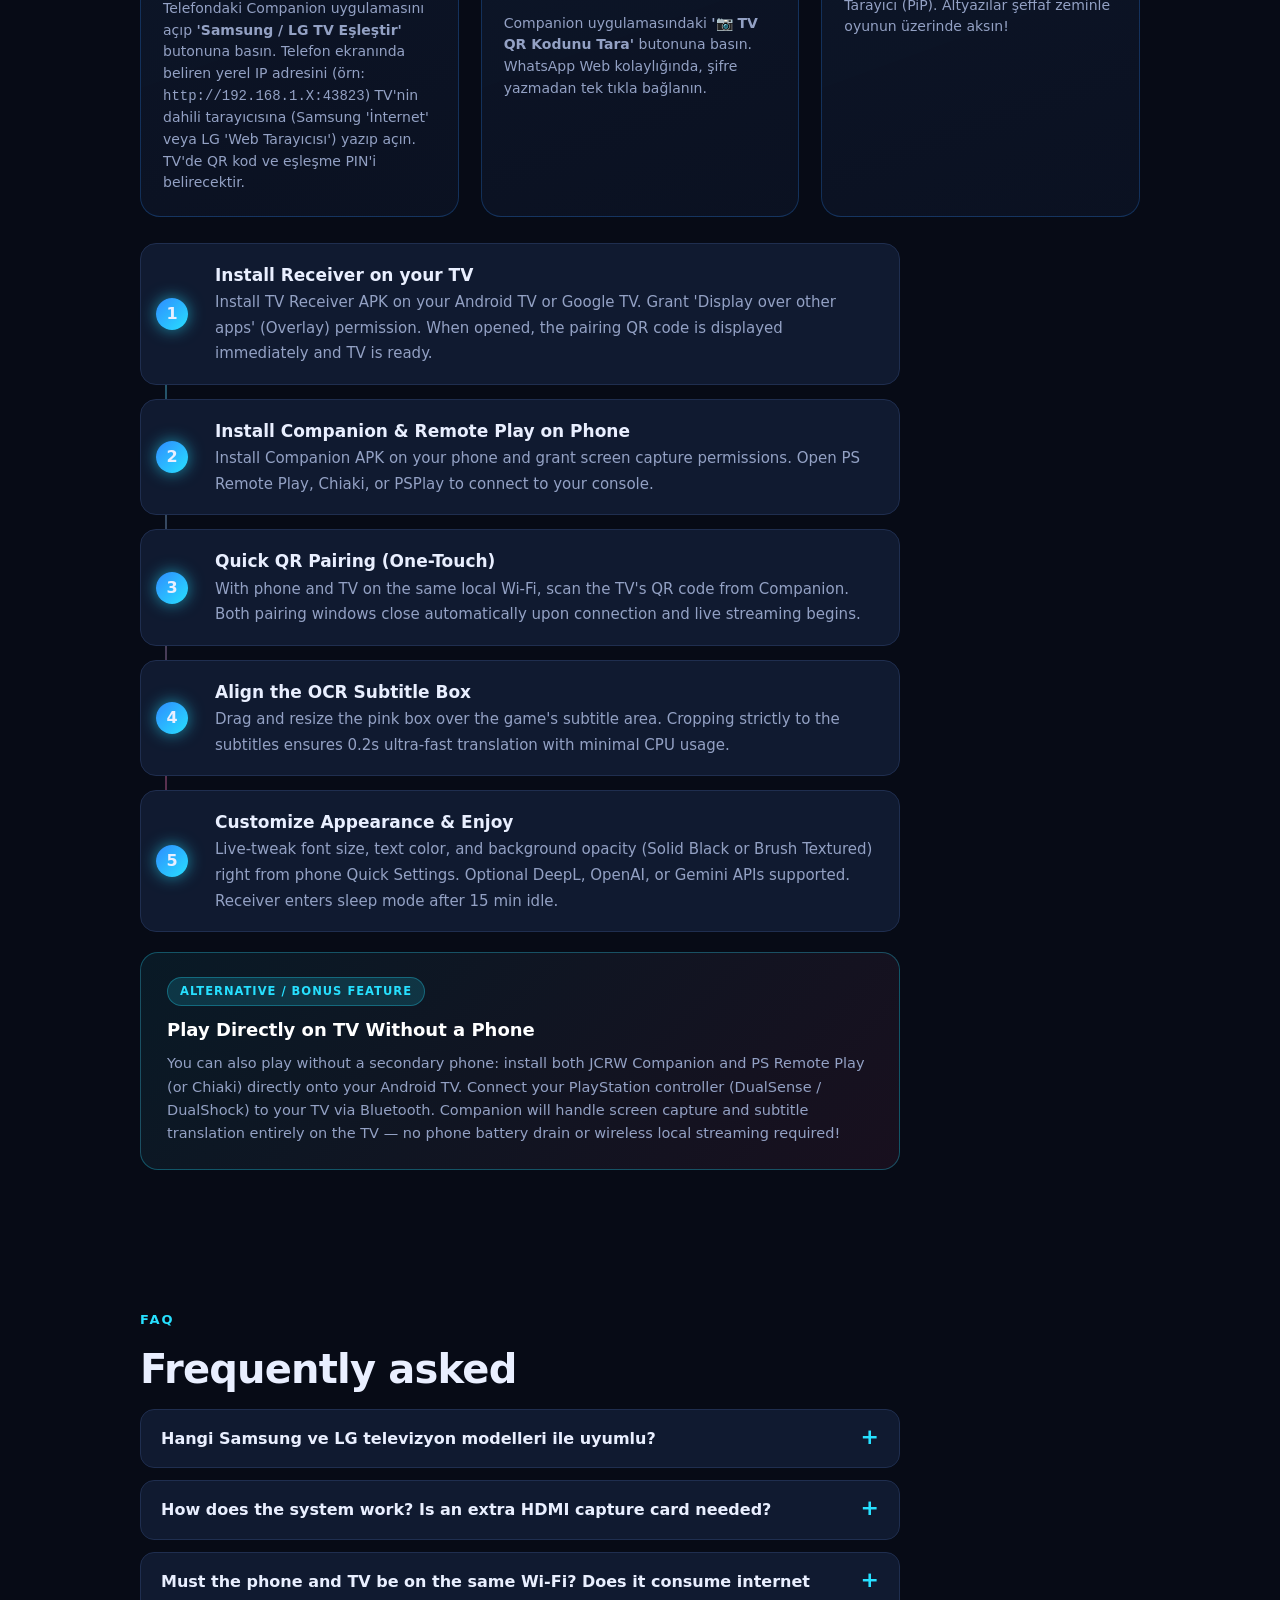
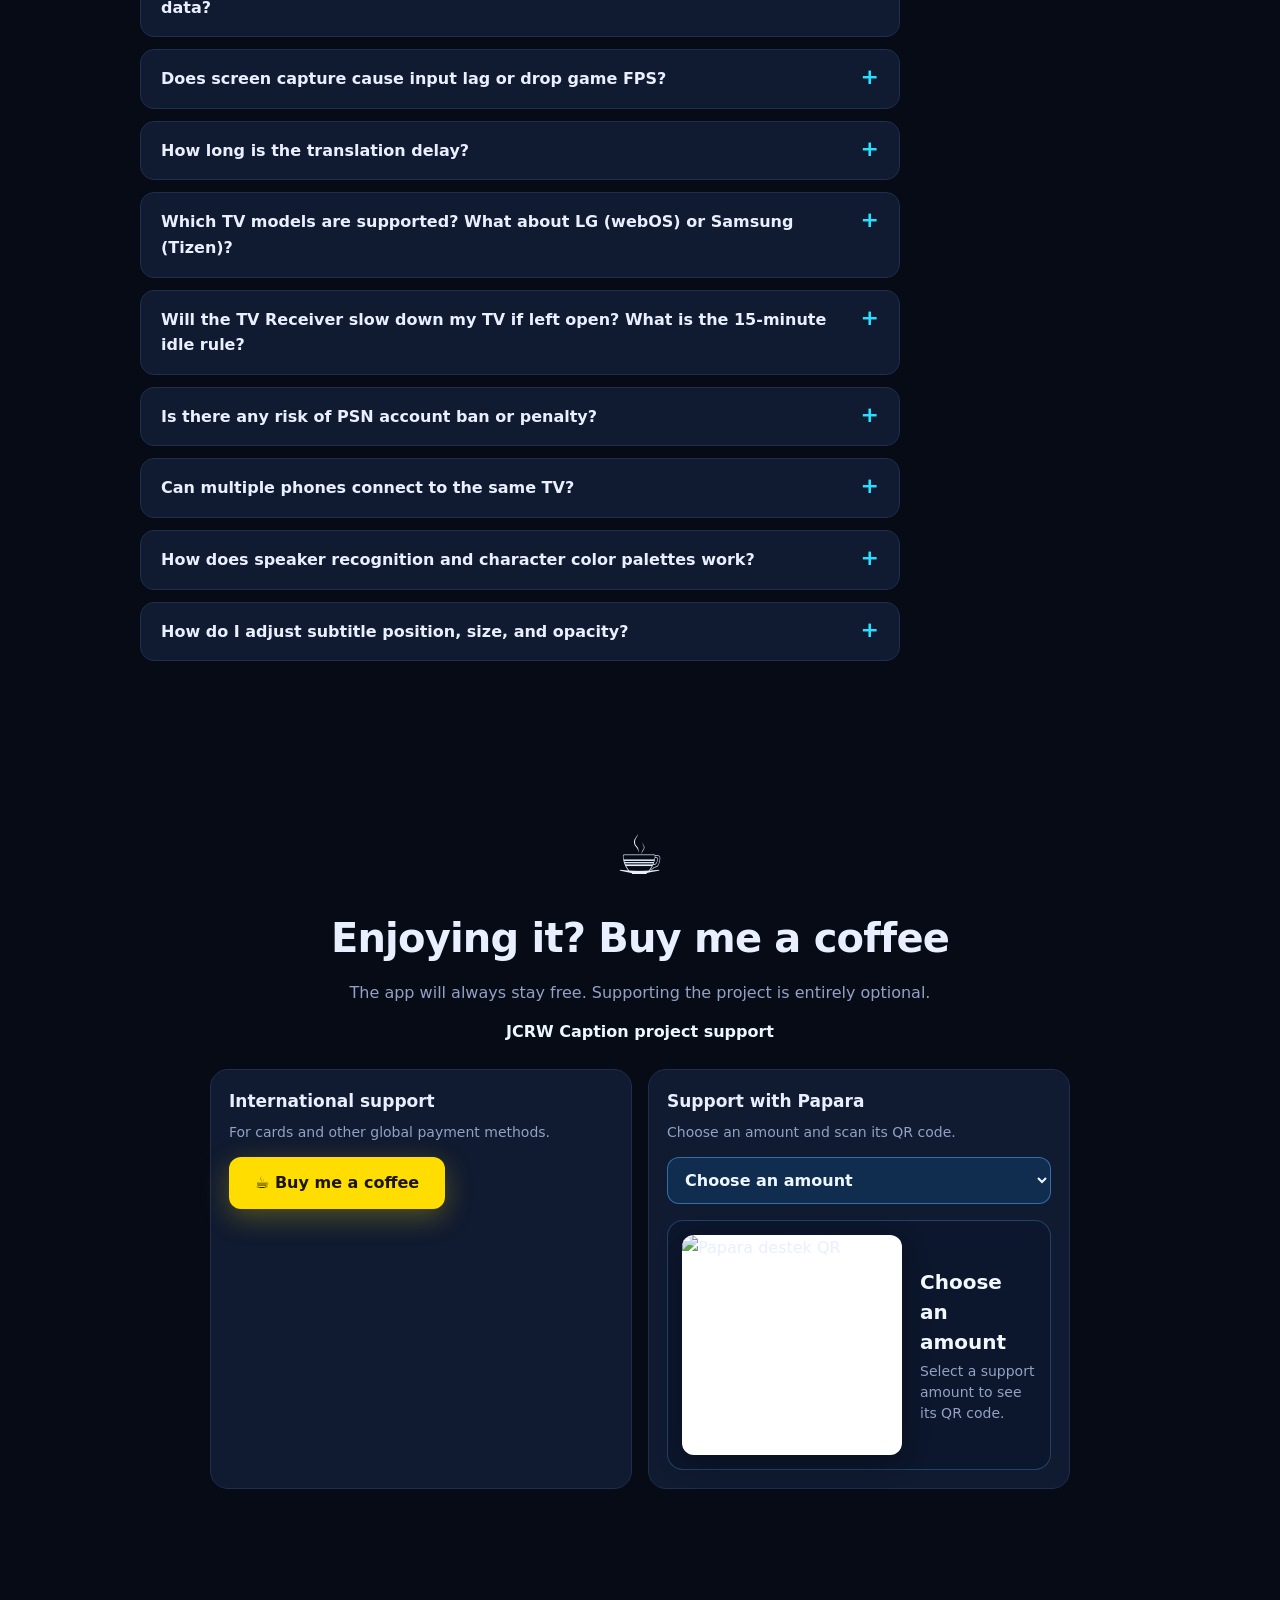
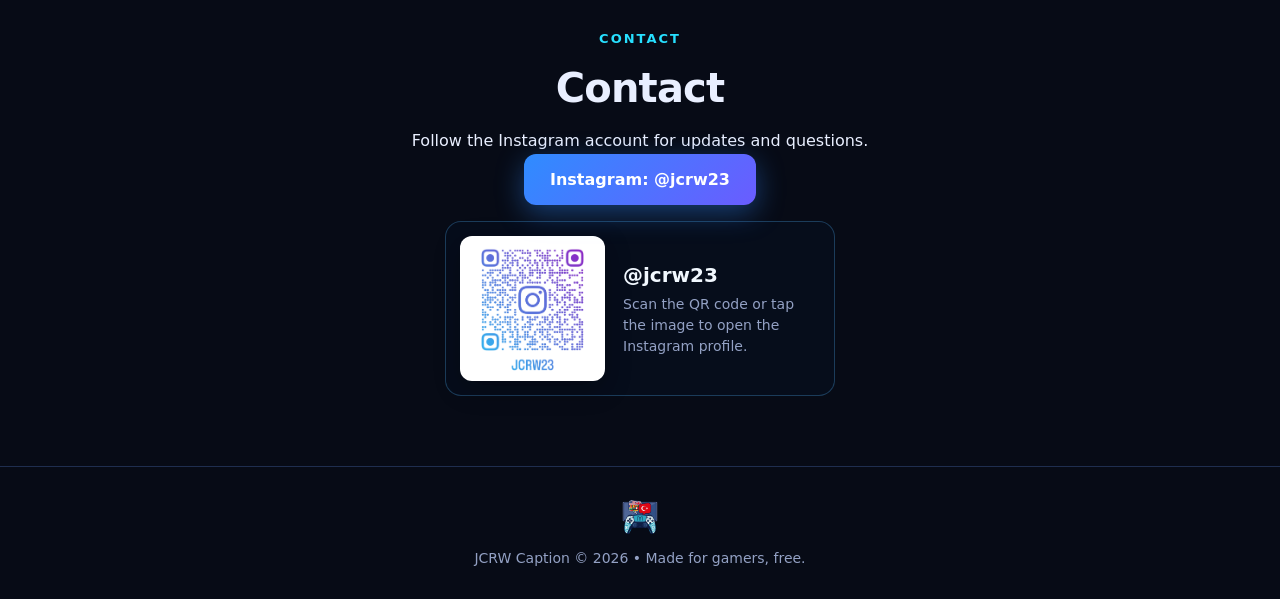
==== commit 56cbbd19: "Fix v1.0.46 APK download filename in index.html" ====
--- a/index.html
+++ b/index.html
@@ -1076,11 +1076,11 @@
   /* ---- GitHub kullanıcı adı / repo (APK'lar Releases'tan gelir) ---- */
   var GH="jacarew/jcrw-caption";
   var LINKS={
-    mobile:"https://github.com/jacarew/jcrw-caption/releases/download/v1.0.46/app-companion-release.apk",
+    mobile:"https://github.com/jacarew/jcrw-caption/releases/download/v1.0.46/app-companion-1.0.46-release.apk",
     tv:"https://github.com/jacarew/jcrw-caption/releases/download/v1.0.44/jcrw-tv-receiver-1.0.26-universal.apk"
   };
   /* version.json okunamazsa (ör. dosyayı çift tıklayıp açınca) gösterilecek yedek */
-  var VER={"versionCode":46,"versionName":"1.0.46","receiverVersion":"1.0.26","date":"2026-11-27","notes":{"tr":["Performans iyileştirmeleri yapıldı.","+18 Modu eklendi; küfür ve argo filtreleme seçeneği sunuldu."],"en":["Performance improvements.","Added +18 Mode with profanity and slang filtering."]},"sender":"https://github.com/jacarew/jcrw-caption/releases/download/v1.0.46/app-companion-release.apk","receiver":"https://github.com/jacarew/jcrw-caption/releases/download/v1.0.44/jcrw-tv-receiver-1.0.26-universal.apk","history":[{"versionName":"1.0.45","date":"2026-11-26","notes":{"tr":["Uygulama artık arka planda çalışabiliyor.","Tüm ekranı çevir kısayolu eklendi; oyun içindeki kitap, mesaj ve notlar çevrilebilir.","Performans ve arayüz iyileştirmeleri yapıldı."],"en":["The app can now continue running in the background.","Added a full-screen translation shortcut for in-game books, messages, and notes.","Performance and interface improvements."]}},{"versionName":"1.0.33","date":"2026-11-05","notes":{"tr":["Samsung Tizen OS ve LG webOS Smart TV'ler için sıfır kurulumlu dahili web alıcısı ve Multi-View / Smart View desteği eklendi.","Televizyona harici uygulama kurmadan doğrudan TV Dahili Web Tarayıcısından QR kod ile saniyeler içinde eşleşme sağlandı.","Telefondan 'TV Bağlantısını Kes' dendiğinde TV ekranının otomatik temizlenerek başlangıç QR ekranına dönmesi sağlandı.","Android TV ve Google TV cihazlar için yerel TV alıcısı (1.0.26) yeni logosuyla güncellendi."],"en":["Added zero-install web receiver and Multi-View / Smart View support for Samsung Tizen OS and LG webOS Smart TVs.","Instant pairing via TV QR code or 6-digit PIN directly inside built-in TV Web Browser without sideloading.","Instant automatic reset to QR pairing screen on TV when disconnected from the Companion app.","Android TV native receiver updated to 1.0.26 with brand new app icon and visual identity."]}},{"versionName":"1.0.32","date":"2026-11-04","notes":{"tr":["Eşleştirme ve bağlantı iyileştirmeleri yapıldı.","Kararlılık ve performans artırıldı."],"en":["Pairing and connection improvements.","Stability and performance improvements."]}},{"versionName":"1.0.23","date":"2026-11-02","notes":{"tr":["Companion 1.0.23 APK yayımlandı; uygulamadaki sürüm numarası ve indirme bağlantısı eşitlendi."],"en":["Companion 1.0.23 APK published; the app version and download link are now aligned."]}},{"versionName":"1.0.22","date":"2026-11-01","notes":{"tr":["Altyazı arka planının varsayılan opaklığı %100 siyah yapıldı; önceki varsayılan %85 ayarı güncellendi.","Arka plan ayarlarına Floating Clock uyumluluk kutusu eklendi; etkinleştirildiğinde TV overlay penceresi RGBA_8888 biçimini kullanır."],"en":["The default subtitle background is now solid black at 100% opacity; the previous 85% default is migrated.","Added a Floating Clock compatibility checkbox; when enabled, the TV overlay window uses RGBA_8888 format."]}},{"versionName":"1.0.21","date":"2026-10-30","notes":{"tr":["Fırça arka plan seçeneklerine düz siyah zemin eklendi.","%100 opaklık artık alpha 255 üretir; pencere ve altyazı görünümünün alpha değerleri 1.0 olarak sabitlendi."],"en":["Added a solid black background option to brush backgrounds.","100% opacity now produces alpha 255; window and subtitle view alpha are fixed at 1.0."]}},{"versionName":"1.0.20","date":"2026-10-30","notes":{"tr":["Uygulama her açılışta yeni sürüm kontrolü yapar.","Ayarlara elle güncelleme kontrolü eklendi.","Kararlılık ve performans iyileştirmeleri."],"en":["The app checks for updates every time it opens.","Added a manual update check in Settings.","Stability and performance improvements."]}},{"versionName":"1.0.19","date":"2026-10-30","notes":{"tr":["Altyazı arka plan opaklığı, yüksekliği ve genişliği ayarları iyileştirildi.","Kararlılık ve performans iyileştirmeleri."],"en":["Subtitle background opacity, height, and width controls improved.","Stability and performance improvements."]}},{"versionName":"1.0.16","date":"2026-10-29","notes":{"tr":["Uygulama içi güncelleme kontrolü eklendi. 1.0.15 ve daha eski sürümlerden bu sürüme bir kez elle geçiş yapılması gerekir.","Çeşitli hata düzeltmeleri yapıldı.","Kararlılık ve performans iyileştirmeleri yapıldı."],"en":["In-app update checks added. Users on 1.0.15 and older must install this version manually once.","Various bug fixes.","Stability and performance improvements."]}},{"versionName":"1.0.15","date":"2026-10-29","notes":{"tr":["Çeşitli hata düzeltmeleri yapıldı.","Kararlılık ve performans iyileştirmeleri yapıldı."],"en":["Various bug fixes.","Stability and performance improvements."]}},{"versionName":"1.0.14","date":"2026-10-28","notes":{"tr":["Hızlı ayarlara FPS ve çözünürlük seçenekleri eklendi; ayarlar ana ayarlarla eşzamanlı çalışır.","Altyazı konumu varsayılan olarak yalnızca TV olacak şekilde ayarlandı.","Oyun profilleri kalıcı olarak kaydedilir; oyun ekleme, karakter tarama ve eşleştirilen karakter renklerini görüntüleme iyileştirildi.","OCR, oyun karakter listesini kullanarak yanlış okunan konuşmacı adlarını düzeltebilir; ilk 15 karakterde hatalı noktalama işaretleri konuşmacı ayıracı olarak tanınır."],"en":["Added FPS and resolution controls to Quick Settings and synchronized them with the main settings.","Subtitle placement now defaults to TV only.","Game profiles are saved persistently; adding games, scanning characters, and viewing assigned character colors are improved.","OCR can correct misread speaker names using the game's character list; punctuation in the first 15 characters is normalized as a speaker separator."]}},{"versionName":"1.0.11","date":"2026-10-28","notes":{"tr":["İlk yayın: Mobil Cihaz Companion 1.0.11 ve Jcrw TV Alıcısı 1.0.8.","Telefon veya tablet çeviriyi yapar; Android TV alıcısı altyazıyı TV ekranında gösterir."],"en":["First public release: Mobile Companion 1.0.11 and Jcrw TV Receiver 1.0.8.","Your phone or tablet translates; the Android TV receiver displays captions on the TV."]}}],"receiverDate":"2026-11-26","receiverNotes":{"tr":["Logo güncellendi.","Kararlılık ve görsel sunum iyileştirildi."],"en":["Logo updated.","Stability and performance improvements."]}};
+  var VER={"versionCode":46,"versionName":"1.0.46","receiverVersion":"1.0.26","date":"2026-11-27","notes":{"tr":["Performans iyileştirmeleri yapıldı.","+18 Modu eklendi; küfür ve argo filtreleme seçeneği sunuldu."],"en":["Performance improvements.","Added +18 Mode with profanity and slang filtering."]},"sender":"https://github.com/jacarew/jcrw-caption/releases/download/v1.0.46/app-companion-1.0.46-release.apk","receiver":"https://github.com/jacarew/jcrw-caption/releases/download/v1.0.44/jcrw-tv-receiver-1.0.26-universal.apk","history":[{"versionName":"1.0.45","date":"2026-11-26","notes":{"tr":["Uygulama artık arka planda çalışabiliyor.","Tüm ekranı çevir kısayolu eklendi; oyun içindeki kitap, mesaj ve notlar çevrilebilir.","Performans ve arayüz iyileştirmeleri yapıldı."],"en":["The app can now continue running in the background.","Added a full-screen translation shortcut for in-game books, messages, and notes.","Performance and interface improvements."]}},{"versionName":"1.0.33","date":"2026-11-05","notes":{"tr":["Samsung Tizen OS ve LG webOS Smart TV'ler için sıfır kurulumlu dahili web alıcısı ve Multi-View / Smart View desteği eklendi.","Televizyona harici uygulama kurmadan doğrudan TV Dahili Web Tarayıcısından QR kod ile saniyeler içinde eşleşme sağlandı.","Telefondan 'TV Bağlantısını Kes' dendiğinde TV ekranının otomatik temizlenerek başlangıç QR ekranına dönmesi sağlandı.","Android TV ve Google TV cihazlar için yerel TV alıcısı (1.0.26) yeni logosuyla güncellendi."],"en":["Added zero-install web receiver and Multi-View / Smart View support for Samsung Tizen OS and LG webOS Smart TVs.","Instant pairing via TV QR code or 6-digit PIN directly inside built-in TV Web Browser without sideloading.","Instant automatic reset to QR pairing screen on TV when disconnected from the Companion app.","Android TV native receiver updated to 1.0.26 with brand new app icon and visual identity."]}},{"versionName":"1.0.32","date":"2026-11-04","notes":{"tr":["Eşleştirme ve bağlantı iyileştirmeleri yapıldı.","Kararlılık ve performans artırıldı."],"en":["Pairing and connection improvements.","Stability and performance improvements."]}},{"versionName":"1.0.23","date":"2026-11-02","notes":{"tr":["Companion 1.0.23 APK yayımlandı; uygulamadaki sürüm numarası ve indirme bağlantısı eşitlendi."],"en":["Companion 1.0.23 APK published; the app version and download link are now aligned."]}},{"versionName":"1.0.22","date":"2026-11-01","notes":{"tr":["Altyazı arka planının varsayılan opaklığı %100 siyah yapıldı; önceki varsayılan %85 ayarı güncellendi.","Arka plan ayarlarına Floating Clock uyumluluk kutusu eklendi; etkinleştirildiğinde TV overlay penceresi RGBA_8888 biçimini kullanır."],"en":["The default subtitle background is now solid black at 100% opacity; the previous 85% default is migrated.","Added a Floating Clock compatibility checkbox; when enabled, the TV overlay window uses RGBA_8888 format."]}},{"versionName":"1.0.21","date":"2026-10-30","notes":{"tr":["Fırça arka plan seçeneklerine düz siyah zemin eklendi.","%100 opaklık artık alpha 255 üretir; pencere ve altyazı görünümünün alpha değerleri 1.0 olarak sabitlendi."],"en":["Added a solid black background option to brush backgrounds.","100% opacity now produces alpha 255; window and subtitle view alpha are fixed at 1.0."]}},{"versionName":"1.0.20","date":"2026-10-30","notes":{"tr":["Uygulama her açılışta yeni sürüm kontrolü yapar.","Ayarlara elle güncelleme kontrolü eklendi.","Kararlılık ve performans iyileştirmeleri."],"en":["The app checks for updates every time it opens.","Added a manual update check in Settings.","Stability and performance improvements."]}},{"versionName":"1.0.19","date":"2026-10-30","notes":{"tr":["Altyazı arka plan opaklığı, yüksekliği ve genişliği ayarları iyileştirildi.","Kararlılık ve performans iyileştirmeleri."],"en":["Subtitle background opacity, height, and width controls improved.","Stability and performance improvements."]}},{"versionName":"1.0.16","date":"2026-10-29","notes":{"tr":["Uygulama içi güncelleme kontrolü eklendi. 1.0.15 ve daha eski sürümlerden bu sürüme bir kez elle geçiş yapılması gerekir.","Çeşitli hata düzeltmeleri yapıldı.","Kararlılık ve performans iyileştirmeleri yapıldı."],"en":["In-app update checks added. Users on 1.0.15 and older must install this version manually once.","Various bug fixes.","Stability and performance improvements."]}},{"versionName":"1.0.15","date":"2026-10-29","notes":{"tr":["Çeşitli hata düzeltmeleri yapıldı.","Kararlılık ve performans iyileştirmeleri yapıldı."],"en":["Various bug fixes.","Stability and performance improvements."]}},{"versionName":"1.0.14","date":"2026-10-28","notes":{"tr":["Hızlı ayarlara FPS ve çözünürlük seçenekleri eklendi; ayarlar ana ayarlarla eşzamanlı çalışır.","Altyazı konumu varsayılan olarak yalnızca TV olacak şekilde ayarlandı.","Oyun profilleri kalıcı olarak kaydedilir; oyun ekleme, karakter tarama ve eşleştirilen karakter renklerini görüntüleme iyileştirildi.","OCR, oyun karakter listesini kullanarak yanlış okunan konuşmacı adlarını düzeltebilir; ilk 15 karakterde hatalı noktalama işaretleri konuşmacı ayıracı olarak tanınır."],"en":["Added FPS and resolution controls to Quick Settings and synchronized them with the main settings.","Subtitle placement now defaults to TV only.","Game profiles are saved persistently; adding games, scanning characters, and viewing assigned character colors are improved.","OCR can correct misread speaker names using the game's character list; punctuation in the first 15 characters is normalized as a speaker separator."]}},{"versionName":"1.0.11","date":"2026-10-28","notes":{"tr":["İlk yayın: Mobil Cihaz Companion 1.0.11 ve Jcrw TV Alıcısı 1.0.8.","Telefon veya tablet çeviriyi yapar; Android TV alıcısı altyazıyı TV ekranında gösterir."],"en":["First public release: Mobile Companion 1.0.11 and Jcrw TV Receiver 1.0.8.","Your phone or tablet translates; the Android TV receiver displays captions on the TV."]}}],"receiverDate":"2026-11-26","receiverNotes":{"tr":["Logo güncellendi.","Kararlılık ve görsel sunum iyileştirildi."],"en":["Logo updated.","Stability and performance improvements."]}};
 
   function pick(n){var v=n&&(n[lang]||n.en||n.tr||n);return Array.isArray(v)?v:(v?[v]:[]);}
   function fmt(d){try{return new Date(d).toLocaleDateString(lang==="tr"?"tr-TR":"en-US",{day:"numeric",month:"long",year:"numeric"});}catch(e){return d||"";}}
